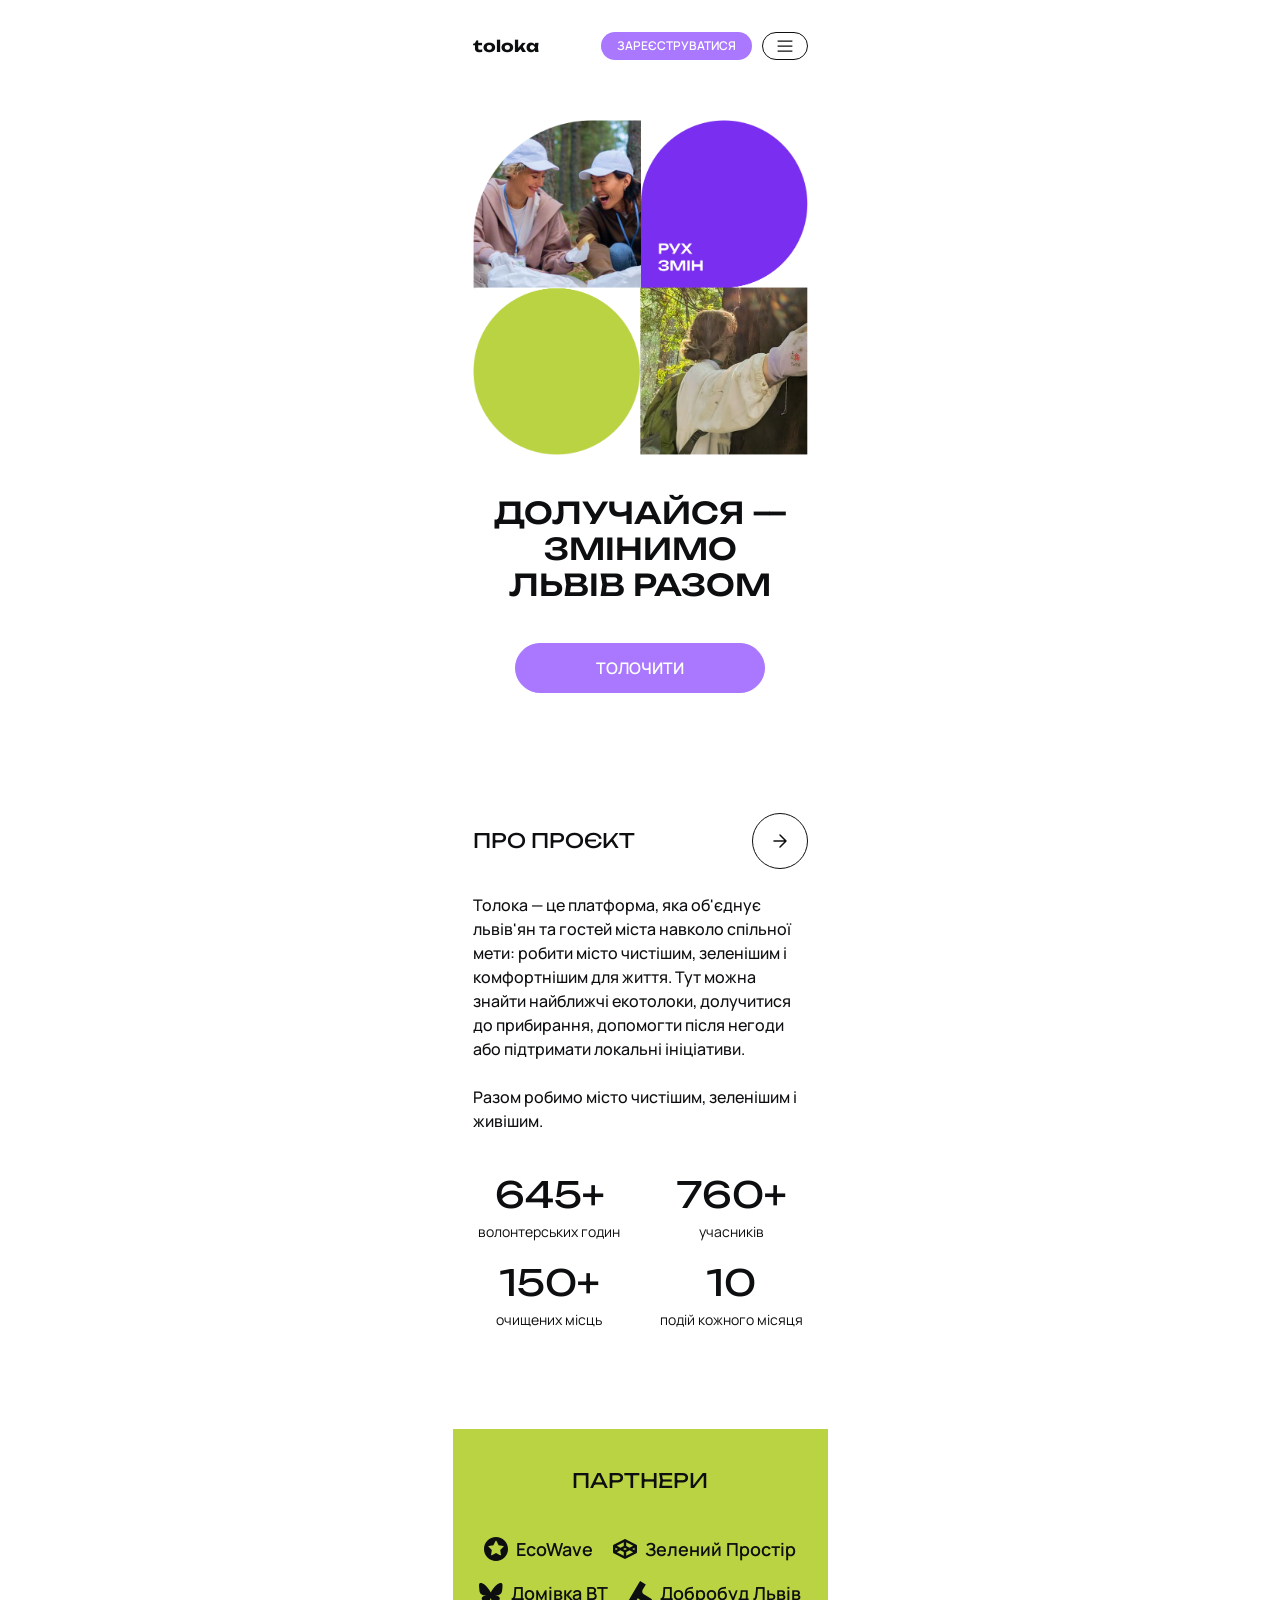
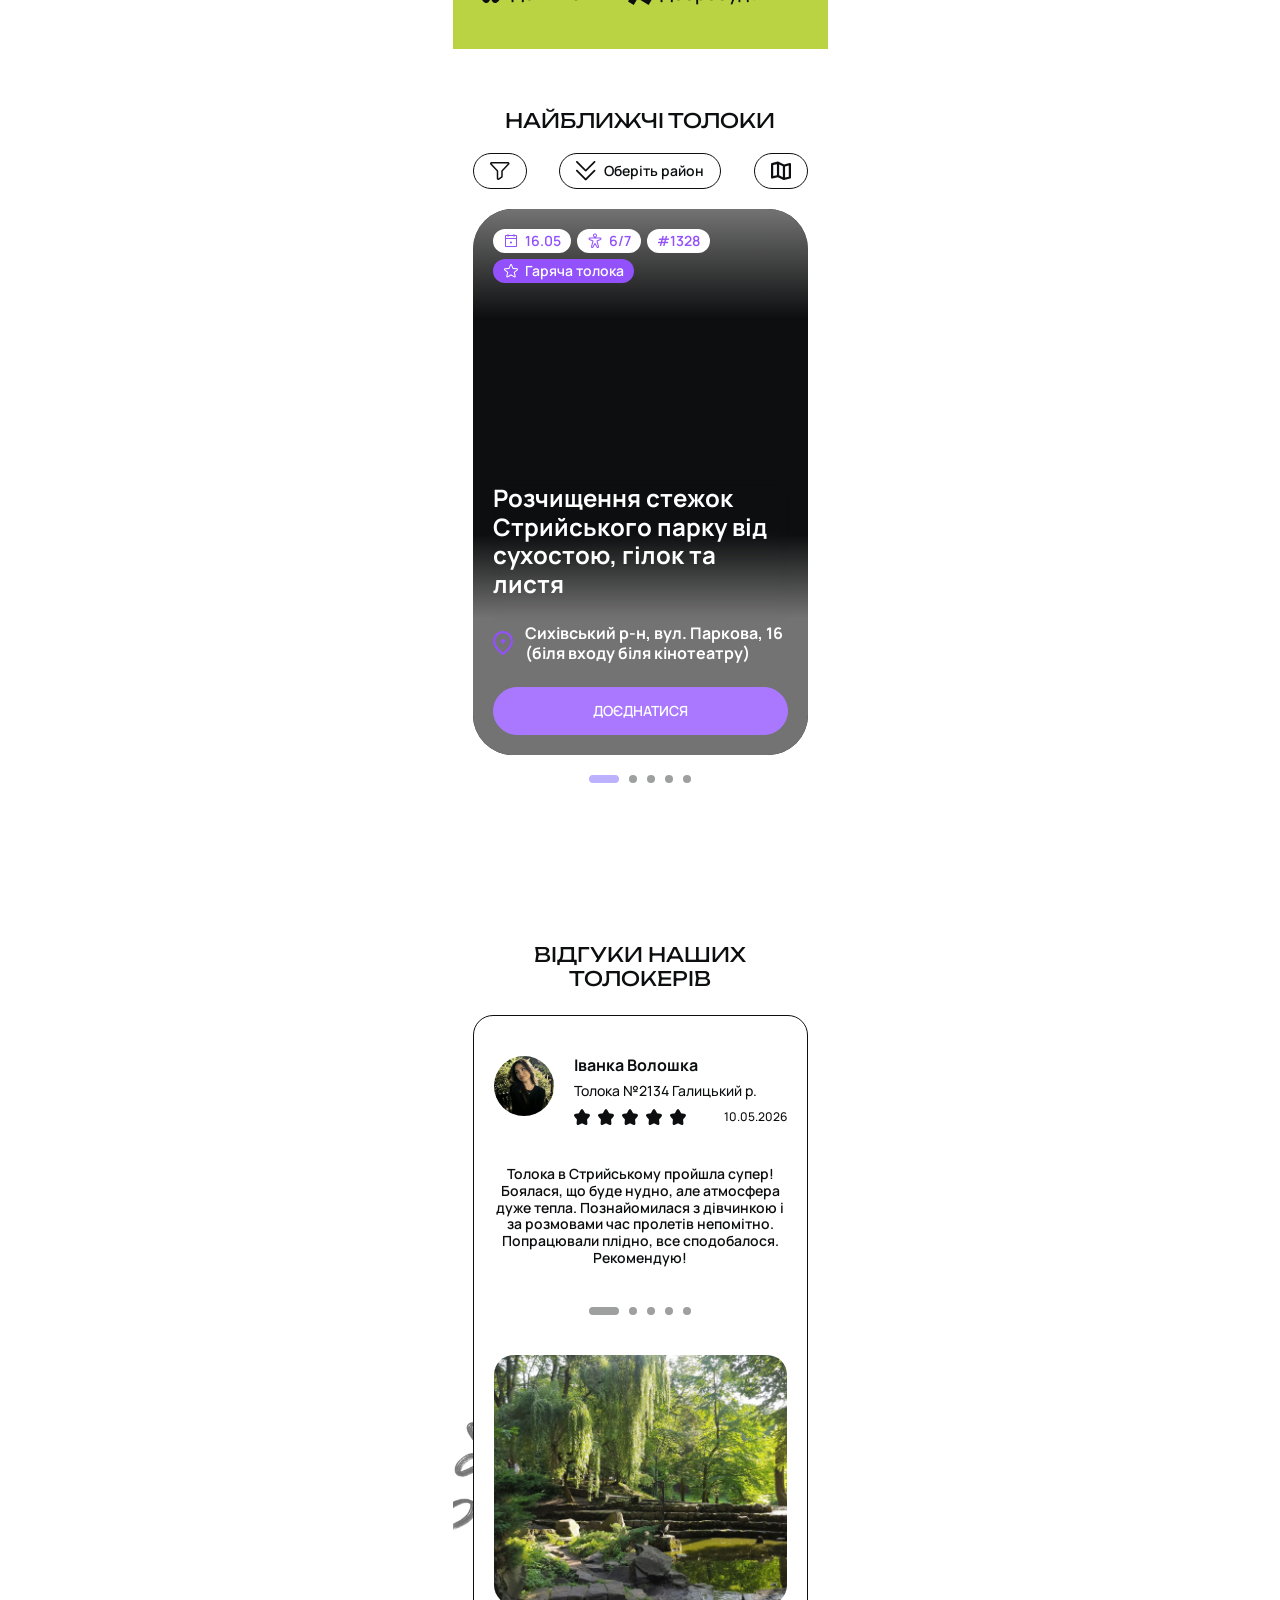
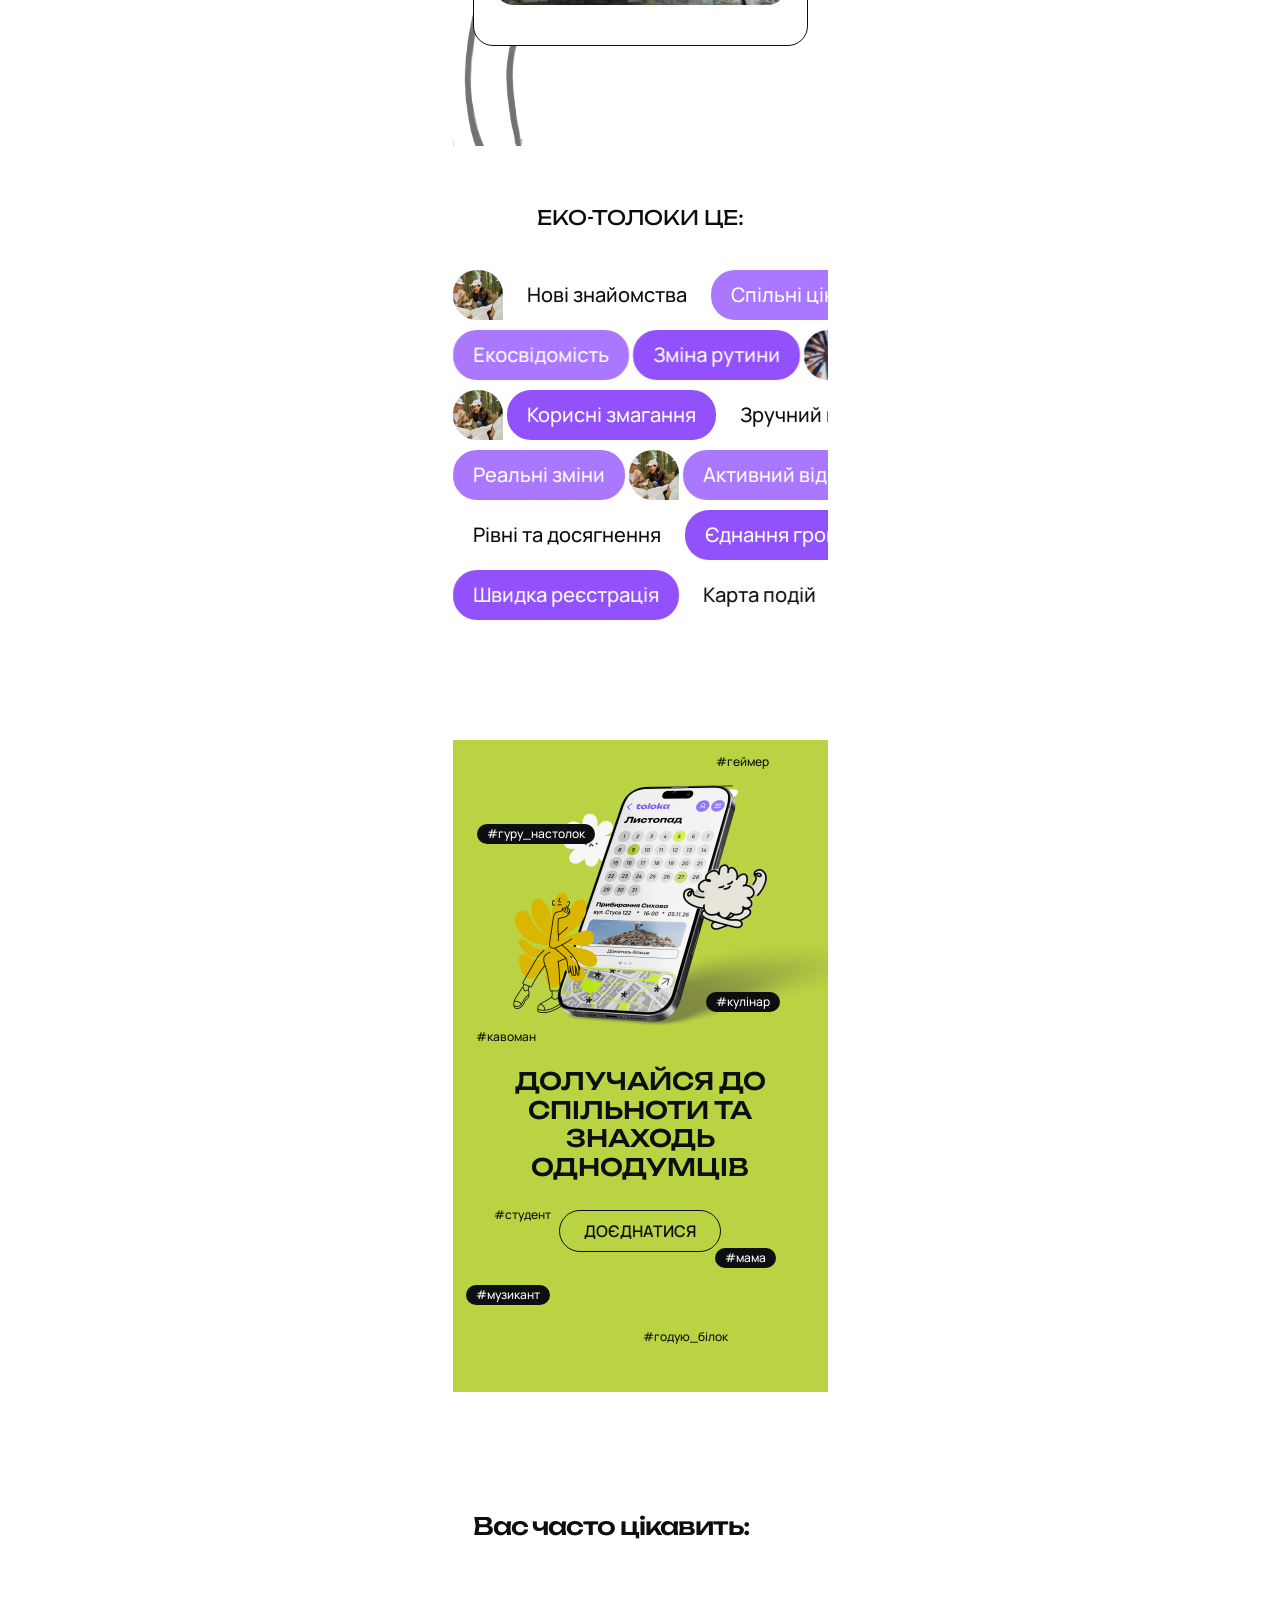
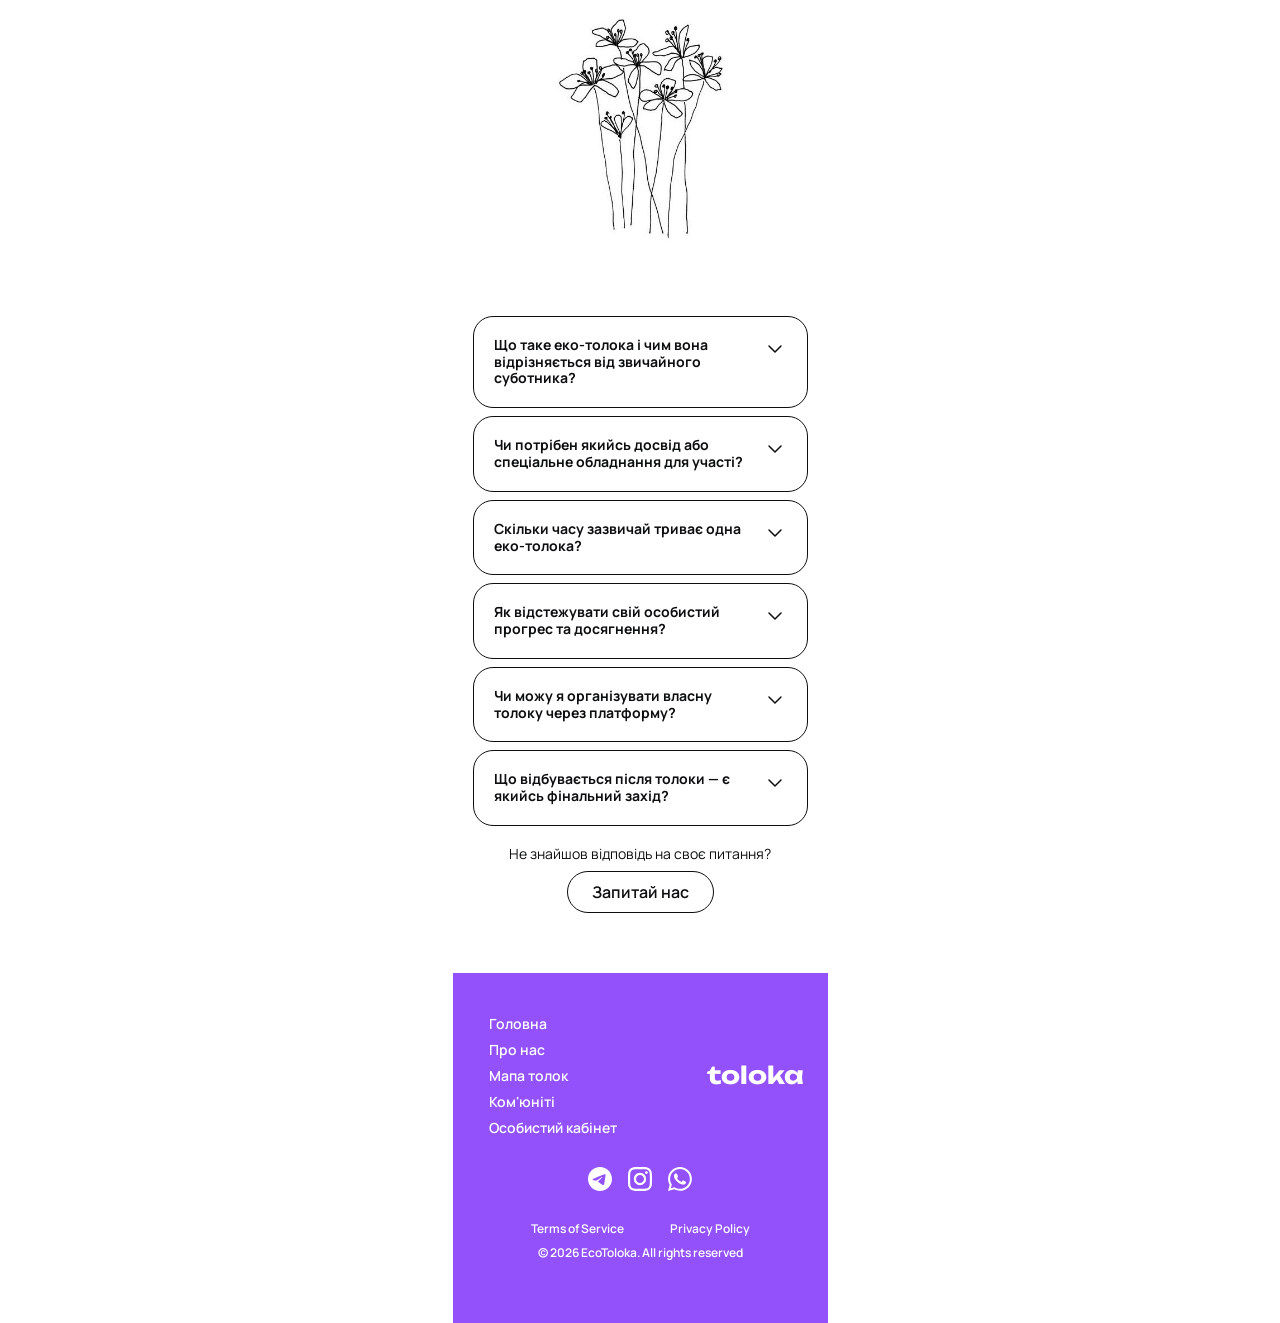
==== index.html @ efdaa681 "first commit" ====
﻿<!DOCTYPE html>
<html lang="uk">
<head>
  <meta charset="UTF-8" />
  <meta name="viewport" content="width=device-width, initial-scale=1.0" />
  <meta name="description"
        content="Toloka — платформа еко-толок у Львові. Знаходь найближчі події, долучайся до прибирання парків і роби місто чистішим разом із спільнотою." />
  <title>Toloka — еко-толкучка</title>

  <!-- Preload shared HTML fragments — fetched by js/includes.js on DOMContentLoaded -->
  <link rel="preload" href="components/header.html" as="fetch" crossorigin />
  <link rel="preload" href="components/footer.html" as="fetch" crossorigin />

  <!-- Google Fonts: Unbounded (headings) + Manrope (body) -->
  <link rel="preconnect" href="https://fonts.googleapis.com" />
  <link rel="preconnect" href="https://fonts.gstatic.com" crossorigin />
  <link rel="stylesheet"
        href="https://fonts.googleapis.com/css2?family=Manrope:wght@300;400;500;600;700&family=Unbounded:wght@400;500;700&display=swap" />

  <!-- Global tokens & reset -->
  <link rel="stylesheet" href="css/tokens.css" />
  <link rel="stylesheet" href="css/style.css" />

  <!-- Components -->
  <link rel="stylesheet" href="components/header.css" />
  <link rel="stylesheet" href="components/hero.css" />
  <link rel="stylesheet" href="components/about.css" />
  <link rel="stylesheet" href="components/partners.css" />
  <link rel="stylesheet" href="components/events.css" />
  <link rel="stylesheet" href="components/reviews.css" />
  <link rel="stylesheet" href="components/advantages.css" />
  <link rel="stylesheet" href="components/cta.css" />
  <link rel="stylesheet" href="components/faq.css" />
  <link rel="stylesheet" href="components/footer.css" />
  <link rel="stylesheet" href="components/map-screen.css" />
  <link rel="stylesheet" href="components/join-modal.css" />
  <link rel="stylesheet" href="components/register-modal.css" />
  <link rel="stylesheet" href="components/toast.css" />
  <link rel="stylesheet" href="components/tag-popup.css" />
  <link rel="stylesheet" href="components/about-screen.css" />
  <link rel="stylesheet" href="components/toloka-screen.css" />
  <link rel="stylesheet" href="components/map-full-screen.css" />
  <link rel="stylesheet" href="components/maps-screen.css" />
  <link rel="stylesheet" href="components/profile-screen.css" />
  <link rel="stylesheet" href="components/toloka-week-screen.css" />

  <!-- Header fallback template — used by main.js when fetch() is unavailable
       (e.g. file:// protocol). On HTTP the injection replaces each
       [data-include="site-header"] slot with the fetched content instead.   -->
  <template id="tpl-header">
    <header class="site-header">
      <a class="header-logo" href="/">toloka</a>
      <nav class="header-nav" aria-label="Головна навігація">
        <a class="btn btn--primary" href="#" data-open-register>Зареєструватися</a>
        <button class="btn btn--outline btn--menu" type="button"
                data-nav-menu
                aria-label="Відкрити меню"
                aria-expanded="false">
          <svg class="btn-menu__burger" width="20" height="20" viewBox="0 0 20 20" fill="none"
               xmlns="http://www.w3.org/2000/svg" aria-hidden="true">
            <path d="M17.5 10C17.5 10.1658 17.4342 10.3247 17.3169 10.4419C17.1997 10.5592 17.0408 10.625 16.875 10.625H3.125C2.95924 10.625 2.80027 10.5592 2.68306 10.4419C2.56585 10.3247 2.5 10.1658 2.5 10C2.5 9.83424 2.56585 9.67527 2.68306 9.55806C2.80027 9.44085 2.95924 9.375 3.125 9.375H16.875C17.0408 9.375 17.1997 9.44085 17.3169 9.55806C17.4342 9.67527 17.5 9.83424 17.5 10ZM3.125 5.625H16.875C17.0408 5.625 17.1997 5.55915 17.3169 5.44194C17.4342 5.32473 17.5 5.16576 17.5 5C17.5 4.83424 17.4342 4.67527 17.3169 4.55806C17.1997 4.44085 17.0408 4.375 16.875 4.375H3.125C2.95924 4.375 2.80027 4.44085 2.68306 4.55806C2.56585 4.67527 2.5 4.83424 2.5 5C2.5 5.16576 2.56585 5.32473 2.68306 5.44194C2.80027 5.55915 2.95924 5.625 3.125 5.625ZM16.875 14.375H3.125C2.95924 14.375 2.80027 14.4408 2.68306 14.5581C2.56585 14.6753 2.5 14.8342 2.5 15C2.5 15.1658 2.56585 15.3247 2.68306 15.4419C2.80027 15.5592 2.95924 15.625 3.125 15.625H16.875C17.0408 15.625 17.1997 15.5592 17.3169 15.4419C17.4342 15.3247 17.5 15.1658 17.5 15C17.5 14.8342 17.4342 14.6753 17.3169 14.5581C17.1997 14.4408 17.0408 14.375 16.875 14.375Z" fill="#0E0F10"/>
          </svg>
          <svg class="btn-menu__close" style="display:none" width="20" height="20" viewBox="0 0 20 20" fill="none"
               xmlns="http://www.w3.org/2000/svg" aria-hidden="true">
            <path d="M3.75 3.75L16.25 16.25M16.25 3.75L3.75 16.25"
                  stroke="#0E0F10" stroke-width="1.5" stroke-linecap="round"/>
          </svg>
        </button>
      </nav>
      <nav class="header-nav-dropdown" aria-label="Навігація" aria-hidden="true">
        <div class="header-nav-dropdown__list">
          <a class="header-nav-dropdown__link" href="#" data-nav-home>Головна</a>
          <a class="header-nav-dropdown__link" href="#" data-open-screen="maps">Мапа толок</a>
          <a class="header-nav-dropdown__link js-open-about" href="#">Про нас</a>
          <a class="header-nav-dropdown__link" href="#" data-open-screen="profile">Профіль</a>
        </div>
      </nav>
    </header>
  </template>
</head>
<body>

  <!-- ═══════════════════════════════════════════════
       HEADER / NAVIGATION
       Figma node 1907:5312 — Header (instance of 1905:5090)
       row · space-between · center · padding 32px 20px 20px
  ════════════════════════════════════════════════ -->
  <div data-include="site-header"></div>

  <main id="main-content">

    <!-- ═══════════════════════════════════════════════════════
         HERO SECTION
         Figma node 1261:4688
         column · gap 20px · 40px top / 20px h / 20px bottom
    ════════════════════════════════════════════════════════ -->
    <section class="hero" aria-labelledby="hero-heading">

      <!-- Hero composite image — Figma node 1519:5257 · 335×335px
           Single PNG replaces the former CSS 2×2 grid · decorative -->
      <img class="hero-mosaic"
           src="assets/images/hero/hero-mosaic.png"
           alt="" aria-hidden="true"
           width="335" height="335" />

      <!-- Headline card -->
      <div class="hero-text">
        <h1 class="hero-heading" id="hero-heading">
          долучайся&nbsp;—<br>змінимо львів разом
        </h1>
      </div>

      <!-- Primary CTA (Figma 1922:14168) — opens Толоки 375 Тиждень -->
      <a class="btn btn--primary hero-cta" href="#events"
         id="btn-hero-tolochyty">Толочити</a>

    </section>

    <!-- ═══════════════════════════════════════════════════════
         ABOUT US SECTION
         Figma node 1261:4724
         column · gap 40px · 100px top-bottom / 20px horizontal
    ════════════════════════════════════════════════════════ -->
    <section class="about" aria-labelledby="about-title">

      <!-- About project: heading row + body text -->
      <div class="about-project">

        <div class="about-heading">
          <h2 class="about-title" id="about-title">про проєкт</h2>
          <!-- Figma node 1593:16725 — 56×56 outlined button, opens Про нас screen -->
          <a class="about-icon-btn js-open-about" href="#"
             aria-label="Перейти до сторінки Про нас">
            <svg viewBox="0 0 20 20" fill="none" stroke="currentColor"
                 stroke-width="1.5" stroke-linecap="round" stroke-linejoin="round"
                 aria-hidden="true">
              <path d="M4 10h12M10 4l6 6-6 6"/>
            </svg>
          </a>
        </div>

        <p class="about-text">
          Толока — це платформа, яка об'єднує львів'ян та гостей міста навколо
          спільної мети: робити місто чистішим, зеленішим і комфортнішим для
          життя. Тут можна знайти найближчі екотолоки, долучитися до прибирання,
          допомогти після негоди або підтримати локальні ініціативи.
        </p>
        <p class="about-text">
          Разом робимо місто чистішим, зеленішим і живішим.
        </p>

      </div>

      <!-- Stats: 2 rows × 2 items -->
      <div class="about-stats">

        <!-- Top row: 645+ · 760+ -->
        <div class="about-stats__row">
          <div class="stat">
            <span class="stat__number">645+</span>
            <span class="stat__label">волонтерських годин</span>
          </div>
          <div class="stat">
            <span class="stat__number">760+</span>
            <span class="stat__label">учасників</span>
          </div>
        </div>

        <!-- Bottom row: 150+ · 10 -->
        <div class="about-stats__row">
          <div class="stat">
            <span class="stat__number">150+</span>
            <span class="stat__label">очищених місць</span>
          </div>
          <div class="stat">
            <span class="stat__number">10</span>
            <span class="stat__label">подій кожного місяця</span>
          </div>
        </div>

      </div>

    </section>

    <!-- ═══════════════════════════════════════════════════════
         PARTNERS SECTION
         Figma node 1261:4745
         column · center · padding 40px 20px · gap 40px
         Background: #BAD342 green accent
    ════════════════════════════════════════════════════════ -->
    <section class="partners" aria-labelledby="partners-title">

      <h2 class="partners-title" id="partners-title">партнери</h2>

      <ul class="partners-list" role="list">

        <li class="partner-logo">
          <img src="assets/images/partners/logo-ecowave.svg"
               alt="" aria-hidden="true" width="24" height="24" />
          <span class="partner-name">EcoWave</span>
        </li>

        <li class="partner-logo">
          <img src="assets/images/partners/logo-zelenyi.svg"
               alt="" aria-hidden="true" width="24" height="24" />
          <span class="partner-name">Зелений Простір</span>
        </li>

        <li class="partner-logo">
          <img src="assets/images/partners/logo-domivka.svg"
               alt="" aria-hidden="true" width="24" height="24" />
          <span class="partner-name">Домівка ВТ</span>
        </li>

        <li class="partner-logo">
          <img src="assets/images/partners/logo-dobrobud.svg"
               alt="" aria-hidden="true" width="24" height="24" />
          <span class="partner-name">Добробуд Львів</span>
        </li>

      </ul>

    </section>

    <!-- ═══════════════════════════════════════════════════════
         UPCOMING EVENTS SECTION
         Figma node 1261:4760
         column · center · padding 60px 20px · gap 20px
    ════════════════════════════════════════════════════════ -->
    <section class="events" id="events" aria-labelledby="events-title">

      <!-- Section header: title + toolbar -->
      <div class="events-header">

        <h2 class="events-title" id="events-title">Найближчі толоки</h2>

        <!-- Toolbar: filter · dropdown · map -->
        <div class="events-toolbar">

          <button class="btn btn--outline btn--filter" aria-label="Фільтр">
            <img src="assets/images/icons/icon-filter-btn.svg"
                 alt="" aria-hidden="true" width="20" height="20" />
          </button>

          <!-- District dropdown wrap — position:relative anchors the panel -->
          <div class="events-dropdown-wrap">

            <button class="btn btn--outline events-dropdown"
                    id="events-district-btn"
                    aria-haspopup="listbox"
                    aria-expanded="false"
                    aria-controls="events-dropdown">
              <img src="assets/images/icons/icon-dropdown.svg"
                   alt="" aria-hidden="true" width="20" height="20" />
              <span id="events-district-label">Оберіть район</span>
            </button>

            <!-- Dropdown panel (Figma 1678:5813)
                 178px · white · 1px #0D0E0F · r 20px · shadow
                 Reuses .map-dropdown classes from map-screen.css -->
            <div id="events-dropdown"
                 class="map-dropdown"
                 role="listbox"
                 aria-label="Оберіть район"
                 aria-hidden="true">
              <ul class="map-dropdown__list">
                <li role="option">
                  <button class="map-dropdown__option" type="button"
                          data-label="Личаківський р-н">Личаківський р-н</button>
                </li>
                <li role="option">
                  <button class="map-dropdown__option" type="button"
                          data-label="Залізничний р-н">Залізничний р-н</button>
                </li>
                <li role="option">
                  <button class="map-dropdown__option" type="button"
                          data-label="Сихівський р-н">Сихівський р-н</button>
                </li>
              </ul>
              <div class="map-dropdown__scrollbar" aria-hidden="true"></div>
            </div>

          </div><!-- /.events-dropdown-wrap -->

          <button class="btn btn--outline btn--map"
                  aria-label="Перегляд на карті"
                  data-open-screen="maps">
            <img src="assets/images/icons/icon-map-btn.svg"
                 alt="" aria-hidden="true" width="20" height="20" />
          </button>

        </div>
      </div>

      <!-- Event card — Figma component 1669:13276 -->
      <article class="event-card" aria-label="Подія: Розчищення стежок Стрийського парку від сухостою, гілок та листя — 16.05">

        <!-- Background image — Figma node 1669:13251
             Cropped export (x-offset 8.98%, x-scale 80.8%) → 335×546px, no overflow needed -->
        <div class="event-card__bg" aria-hidden="true">
          <img src="assets/images/events/event-card-park-2.svg"
               alt="" width="335" height="546" />
        </div>

        <!-- Top badges: date · members · ID · status -->
        <div class="event-card__top">
          <div class="event-card__badges">

            <div class="badge">
              <img src="assets/images/icons/icon-calendar.svg"
                   alt="" aria-hidden="true" width="16" height="16" />
              <span class="badge__text">16.05</span>
            </div>

            <div class="badge">
              <img src="assets/images/icons/icon-person.svg"
                   alt="" aria-hidden="true" width="16" height="16" />
              <span class="badge__text">6/7</span>
            </div>

            <div class="badge">
              <span class="badge__text">#1328</span>
            </div>

            <div class="badge badge--status">
              <img src="assets/images/icons/icon-star.svg"
                   alt="" aria-hidden="true" width="14" height="14" />
              <span class="badge__text">Гаряча толока</span>
            </div>

          </div>
        </div>

        <!-- Event info: title · location · CTA -->
        <div class="event-card__info">

          <h3 class="event-card__title">
            Розчищення стежок Стрийського парку від сухостою, гілок та листя
          </h3>

          <div class="event-card__location">
            <img src="assets/images/icons/icon-map-pin.svg"
                 alt="" aria-hidden="true" width="20" height="24" />
            <p class="event-card__location-text">
              Сихівський р-н, вул. Паркова, 16 (біля входу біля кінотеатру)
            </p>
          </div>

          <a class="btn btn--primary" href="#" id="btn-join">доєднатися</a>

        </div>

      </article>

      <!-- Pagination: 1 active + 4 inactive dots -->
      <div class="events-pagination" role="group" aria-label="Навігація по подіях">
        <span class="pagination-dot pagination-dot--active" aria-current="true"></span>
        <span class="pagination-dot"></span>
        <span class="pagination-dot"></span>
        <span class="pagination-dot"></span>
        <span class="pagination-dot"></span>
      </div>

    </section>

    <!-- ═══════════════════════════════════════════════════════
         REVIEWS SECTION
         Figma node 1261:4775
         Outer: column · 60px 0 padding · relative
         Inner: column · center · 40px 20px · gap 40px
    ════════════════════════════════════════════════════════ -->
    <section class="reviews" aria-labelledby="reviews-title">

      <!-- Decorative bg images (absolutely positioned, aria-hidden) -->
      <img class="reviews-bg__img reviews-bg__img--left"
           src="assets/images/reviews/bg-reviews.png"
           alt="" aria-hidden="true" />
      <img class="reviews-bg__img reviews-bg__img--right"
           src="assets/images/reviews/bg-reviews.png"
           alt="" aria-hidden="true" />

      <div class="reviews-inner">
        <div class="reviews-content">

          <h2 class="reviews-title" id="reviews-title">
            Відгуки наших толокерів
          </h2>

          <!-- Review card -->
          <article class="review-card">

            <!-- User block: avatar + name/details/rating -->
            <div class="review-card__user">

              <div class="review-card__avatar">
                <img src="assets/images/reviews/avatar.png"
                     alt="Іванка Волошка" width="60" height="60" />
              </div>

              <div class="review-card__user-info">
                <div class="review-card__meta">
                  <h3 class="review-card__name">Іванка Волошка</h3>
                  <p class="review-card__details">Толока №2134 Галицький р.</p>
                </div>
                <div class="review-card__rating">
                  <img src="assets/images/icons/icon-rating.svg"
                       alt="5 із 5 зірок" />
                  <span class="review-card__date">10.05.2026</span>
                </div>
              </div>

            </div>

            <!-- Review body text -->
            <p class="review-card__text">
              Толока в Стрийському пройшла супер! Боялася, що буде нудно, але
              атмосфера дуже тепла. Познайомилася з дівчинкою і за розмовами час
              пролетів непомітно. Попрацювали плідно, все сподобалося. Рекомендую!
            </p>

            <!-- Pagination: 1 active + 4 inactive dots -->
            <div class="reviews-pagination"
                 role="group" aria-label="Навігація по відгуках">
              <span class="reviews-pagination__dot reviews-pagination__dot--active"
                    aria-current="true"></span>
              <span class="reviews-pagination__dot"></span>
              <span class="reviews-pagination__dot"></span>
              <span class="reviews-pagination__dot"></span>
              <span class="reviews-pagination__dot"></span>
            </div>

            <!-- Photo gallery -->
            <div class="review-card__gallery">
              <img src="assets/images/reviews/review-photo.png"
                   alt="Фото з толоки в Стрийському парку"
                   width="335" height="250" />
            </div>

          </article>

        </div>
      </div>

    </section>

    <!-- ═══════════════════════════════════════════════════════
         ADVANTAGES SECTION
         Figma node 1261:4808
         column · center · padding 60px 0 · full-bleed tracks
         6 marquee rows, alternating direction
    ════════════════════════════════════════════════════════ -->
    <section class="advantages" aria-labelledby="advantages-title">

      <h2 class="advantages-title" id="advantages-title">еко-толоки це:</h2>

      <div class="advantages-tracks">

        <!-- ── Row 1 → (ltr) ─────────────────────────────── -->
        <!-- Items: 🖼 · Нові знайомства · Спільні цінності · Тімбілдинг -->
        <div class="adv-row">
          <div class="adv-track">
            <div class="adv-set">
              <div class="adv-item adv-item--pic">
                <img src="assets/images/advantages/adv-319.png" alt="" aria-hidden="true" />
              </div>
              <span class="adv-item adv-item--white">Нові знайомства</span>
              <span class="adv-item adv-item--purple">Спільні цінності</span>
              <span class="adv-item adv-item--violet">Тімбілдинг</span>
            </div>
            <!-- Duplicate set for seamless loop -->
            <div class="adv-set" aria-hidden="true">
              <div class="adv-item adv-item--pic">
                <img src="assets/images/advantages/adv-319.png" alt="" />
              </div>
              <span class="adv-item adv-item--white">Нові знайомства</span>
              <span class="adv-item adv-item--purple">Спільні цінності</span>
              <span class="adv-item adv-item--violet">Тімбілдинг</span>
            </div>
          </div>
        </div>

        <!-- ── Row 2 ← (rtl) ─────────────────────────────── -->
        <!-- Items: Екосвідомість · Зміна рутини · 🖼 · Круте оточення · Автерпаті -->
        <div class="adv-row">
          <div class="adv-track adv-track--rtl">
            <div class="adv-set">
              <span class="adv-item adv-item--purple">Екосвідомість</span>
              <span class="adv-item adv-item--violet">Зміна рутини</span>
              <div class="adv-item adv-item--pic">
                <img src="assets/images/advantages/adv-84.png" alt="" aria-hidden="true" />
              </div>
              <span class="adv-item adv-item--purple">Круте оточення</span>
              <span class="adv-item adv-item--white">Автерпаті</span>
            </div>
            <div class="adv-set" aria-hidden="true">
              <span class="adv-item adv-item--purple">Екосвідомість</span>
              <span class="adv-item adv-item--violet">Зміна рутини</span>
              <div class="adv-item adv-item--pic">
                <img src="assets/images/advantages/adv-84.png" alt="" />
              </div>
              <span class="adv-item adv-item--purple">Круте оточення</span>
              <span class="adv-item adv-item--white">Автерпаті</span>
            </div>
          </div>
        </div>

        <!-- ── Row 3 → (ltr) ─────────────────────────────── -->
        <!-- Items: 🖼 · Корисні змагання · Зручний пошук · Командна робота -->
        <div class="adv-row">
          <div class="adv-track">
            <div class="adv-set">
              <div class="adv-item adv-item--pic">
                <img src="assets/images/advantages/adv-319.png" alt="" aria-hidden="true" />
              </div>
              <span class="adv-item adv-item--violet">Корисні змагання</span>
              <span class="adv-item adv-item--white">Зручний пошук</span>
              <span class="adv-item adv-item--purple">Командна робота</span>
            </div>
            <div class="adv-set" aria-hidden="true">
              <div class="adv-item adv-item--pic">
                <img src="assets/images/advantages/adv-319.png" alt="" />
              </div>
              <span class="adv-item adv-item--violet">Корисні змагання</span>
              <span class="adv-item adv-item--white">Зручний пошук</span>
              <span class="adv-item adv-item--purple">Командна робота</span>
            </div>
          </div>
        </div>

        <!-- ── Row 4 ← (rtl) ─────────────────────────────── -->
        <!-- Items: Реальні зміни · 🖼 · Активний відпочинок · 🖼 · Зелений Львів -->
        <div class="adv-row">
          <div class="adv-track adv-track--rtl">
            <div class="adv-set">
              <span class="adv-item adv-item--purple">Реальні зміни</span>
              <div class="adv-item adv-item--pic">
                <img src="assets/images/advantages/adv-319.png" alt="" aria-hidden="true" />
              </div>
              <span class="adv-item adv-item--purple">Активний відпочинок</span>
              <div class="adv-item adv-item--pic">
                <img src="assets/images/advantages/adv-319.png" alt="" aria-hidden="true" />
              </div>
              <span class="adv-item adv-item--violet">Зелений Львів</span>
            </div>
            <div class="adv-set" aria-hidden="true">
              <span class="adv-item adv-item--purple">Реальні зміни</span>
              <div class="adv-item adv-item--pic">
                <img src="assets/images/advantages/adv-319.png" alt="" />
              </div>
              <span class="adv-item adv-item--purple">Активний відпочинок</span>
              <div class="adv-item adv-item--pic">
                <img src="assets/images/advantages/adv-319.png" alt="" />
              </div>
              <span class="adv-item adv-item--violet">Зелений Львів</span>
            </div>
          </div>
        </div>

        <!-- ── Row 5 → (ltr) ─────────────────────────────── -->
        <!-- Items: Рівні та досягнення · Єднання громади · 🖼 · Чисте місто -->
        <div class="adv-row">
          <div class="adv-track">
            <div class="adv-set">
              <span class="adv-item adv-item--white">Рівні та досягнення</span>
              <span class="adv-item adv-item--violet">Єднання громади</span>
              <div class="adv-item adv-item--pic">
                <img src="assets/images/advantages/adv-319.png" alt="" aria-hidden="true" />
              </div>
              <span class="adv-item adv-item--purple">Чисте місто</span>
            </div>
            <div class="adv-set" aria-hidden="true">
              <span class="adv-item adv-item--white">Рівні та досягнення</span>
              <span class="adv-item adv-item--violet">Єднання громади</span>
              <div class="adv-item adv-item--pic">
                <img src="assets/images/advantages/adv-319.png" alt="" />
              </div>
              <span class="adv-item adv-item--purple">Чисте місто</span>
            </div>
          </div>
        </div>

        <!-- ── Row 6 ← (rtl) ─────────────────────────────── -->
        <!-- Items: Швидка реєстрація · Карта подій · Внесок у спільну справу · 🖼 -->
        <div class="adv-row">
          <div class="adv-track adv-track--rtl">
            <div class="adv-set">
              <span class="adv-item adv-item--violet">Швидка реєстрація</span>
              <span class="adv-item adv-item--white">Карта подій</span>
              <span class="adv-item adv-item--purple">Внесок у спільну справу</span>
              <div class="adv-item adv-item--pic">
                <img src="assets/images/advantages/adv-95.png" alt="" aria-hidden="true" />
              </div>
            </div>
            <div class="adv-set" aria-hidden="true">
              <span class="adv-item adv-item--violet">Швидка реєстрація</span>
              <span class="adv-item adv-item--white">Карта подій</span>
              <span class="adv-item adv-item--purple">Внесок у спільну справу</span>
              <div class="adv-item adv-item--pic">
                <img src="assets/images/advantages/adv-95.png" alt="" />
              </div>
            </div>
          </div>
        </div>

      </div><!-- /.advantages-tracks -->

    </section>

    <!-- ═══════════════════════════════════════════════════════
         CTA BANNER SECTION
         Figma node 1261:4811
         Green bg #BAD342 · column · padding 40px 20px 140px
         Promo image cluster + heading + floating hobby tags
    ════════════════════════════════════════════════════════ -->
    <section class="cta" aria-labelledby="cta-heading">

      <!-- Hobby tags floating layer — Figma node 1268:4691 (Promo container)
           Sibling of .cta-banner, absolutely positioned within .cta (position:relative)
           375×623px · top 59.55px per Figma                               -->
      <div class="cta-tags" aria-hidden="true">
        <span class="hobby-tag hobby-tag--pressed cta-tag--mama">#мама</span>
        <span class="hobby-tag hobby-tag--pressed cta-tag--muzikant">#музикант</span>
        <span class="hobby-tag hobby-tag--default cta-tag--student">#студент</span>
        <span class="hobby-tag hobby-tag--default cta-tag--kavoman">#кавоман</span>
        <span class="hobby-tag hobby-tag--pressed cta-tag--kulinar">#кулінар</span>
        <span class="hobby-tag hobby-tag--default cta-tag--bilky">#годую_білок</span>
        <span class="hobby-tag hobby-tag--pressed cta-tag--nastolky">#гуру_настолок</span>
        <span class="hobby-tag hobby-tag--default cta-tag--geimer">#геймер</span>
      </div>

      <div class="cta-banner">

        <!-- Promo image — Figma node 1611:4951 · 375×247px full-bleed -->
        <div class="cta-promo" aria-hidden="true">
          <img src="assets/images/cta/cta-promo.png"
               alt="" width="375" height="247" />
        </div>

        <!-- Info (Figma 1261:4819) — column · center · gap 28px -->
        <div class="cta-info">

          <!-- Banner heading (Figma 1261:4820) -->
          <h2 class="cta-heading" id="cta-heading">
            долучайся до спільноти та знаходь однодумців
          </h2>

          <!-- "ДОЄДНАТИСЯ" button (Figma 1837:14148)
               outline · r 32px · 12px 24px · SemiBold 16px UPPER #0D0E0F -->
          <a class="cta-join-btn" id="btn-cta-register" href="#"
             aria-label="Відкрити форму реєстрації">ДОЄДНАТИСЯ</a>

        </div>

      </div>

    </section>

    <!-- ═══════════════════════════════════════════════════════
         FAQ SECTION
         Figma node 1261:4860 — FAQ
         column · padding 60px 20px · gap 20px
         Native <details>/<summary> accordion — no JS required
    ════════════════════════════════════════════════════════ -->
    <section class="faq" aria-labelledby="faq-title">

      <h2 class="faq-title" id="faq-title">Вас часто цікавить:</h2>

      <!-- FAQ image -->
      <div class="faq-image">
        <img src="assets/images/faq/faq-image.png"
             alt="Учасники еко-толоки збирають сміття в парку"
             width="317" height="315" />
      </div>

      <!-- Accordion list — 6 questions -->
      <div class="faq-list">

        <!-- Q1 -->
        <details class="faq-item">
          <summary>
            Що таке еко-толока і чим вона відрізняється від звичайного суботника?
            <span class="faq-item__caret" aria-hidden="true">
              <svg viewBox="0 0 24 24" fill="none" stroke="currentColor"
                   stroke-width="1.5" stroke-linecap="round" stroke-linejoin="round"
                   width="24" height="24">
                <path d="M6 9l6 6 6-6"/>
              </svg>
            </span>
          </summary>
          <p class="faq-item__answer">
            Еко-толока — це організований захід, де учасники разом дбають про
            природне середовище: прибирають парки, сортують сміття та
            висаджують рослини. На відміну від суботника, тут є куратор,
            чіткий план та атмосфера спільноти.
          </p>
        </details>

        <!-- Q2 -->
        <details class="faq-item">
          <summary>
            Чи потрібен якийсь досвід або спеціальне обладнання для участі?
            <span class="faq-item__caret" aria-hidden="true">
              <svg viewBox="0 0 24 24" fill="none" stroke="currentColor"
                   stroke-width="1.5" stroke-linecap="round" stroke-linejoin="round"
                   width="24" height="24">
                <path d="M6 9l6 6 6-6"/>
              </svg>
            </span>
          </summary>
          <p class="faq-item__answer">
            Жодного досвіду не потрібно — організатори забезпечують весь
            необхідний інвентар: рукавиці, мішки, граблі. Головне — бажання
            та зручний одяг відповідно до погоди.
          </p>
        </details>

        <!-- Q3 -->
        <details class="faq-item">
          <summary>
            Скільки часу зазвичай триває одна еко-толока?
            <span class="faq-item__caret" aria-hidden="true">
              <svg viewBox="0 0 24 24" fill="none" stroke="currentColor"
                   stroke-width="1.5" stroke-linecap="round" stroke-linejoin="round"
                   width="24" height="24">
                <path d="M6 9l6 6 6-6"/>
              </svg>
            </span>
          </summary>
          <p class="faq-item__answer">
            Більшість толок тривають від 2 до 4 годин. Точний графік завжди
            вказаний на сторінці події — ми намагаємося планувати заходи у
            зручний час: у вихідні вранці або в другій половині дня.
          </p>
        </details>

        <!-- Q4 -->
        <details class="faq-item">
          <summary>
            Як відстежувати свій особистий прогрес та досягнення?
            <span class="faq-item__caret" aria-hidden="true">
              <svg viewBox="0 0 24 24" fill="none" stroke="currentColor"
                   stroke-width="1.5" stroke-linecap="round" stroke-linejoin="round"
                   width="24" height="24">
                <path d="M6 9l6 6 6-6"/>
              </svg>
            </span>
          </summary>
          <p class="faq-item__answer">
            В особистому кабінеті ви бачите всі відвідані толоки, зароблені
            бали та бейджі. Чим активніше берете участь — тим вищий рівень у
            рейтингу спільноти.
          </p>
        </details>

        <!-- Q5 -->
        <details class="faq-item">
          <summary>
            Чи можу я організувати власну толоку через платформу?
            <span class="faq-item__caret" aria-hidden="true">
              <svg viewBox="0 0 24 24" fill="none" stroke="currentColor"
                   stroke-width="1.5" stroke-linecap="round" stroke-linejoin="round"
                   width="24" height="24">
                <path d="M6 9l6 6 6-6"/>
              </svg>
            </span>
          </summary>
          <p class="faq-item__answer">
            Так! Після реєстрації ви можете подати заявку на організацію
            власного заходу. Команда Toloka допоможе з логістикою, інвентарем
            та просуванням події серед учасників.
          </p>
        </details>

        <!-- Q6 -->
        <details class="faq-item">
          <summary>
            Що відбувається після толоки — є якийсь фінальний захід?
            <span class="faq-item__caret" aria-hidden="true">
              <svg viewBox="0 0 24 24" fill="none" stroke="currentColor"
                   stroke-width="1.5" stroke-linecap="round" stroke-linejoin="round"
                   width="24" height="24">
                <path d="M6 9l6 6 6-6"/>
              </svg>
            </span>
          </summary>
          <p class="faq-item__answer">
            Так, більшість толок завершуються неформальним «автерпаті» — спільним
            чаюванням або пікніком. Це чудова нагода познайомитися ближче та
            поділитися враженнями.
          </p>
        </details>

      </div><!-- /.faq-list -->

      <!-- CTA row -->
      <div class="faq-cta">
        <p class="faq-cta__text">Не знайшов відповідь на своє питання?</p>
        <a class="faq-cta__btn" href="mailto:iskra@poklykyaru.com">Запитай нас</a>
      </div>

    </section>

  </main>

  <!-- ═══════════════════════════════════════════════════════
       CTA REGISTRATION MODAL — Figma 1593:15939
       Fixed overlay — sits above the main page, centred to 375px.
       Opened by #btn-cta-register in the CTA banner Info section.
  ════════════════════════════════════════════════════════ -->
  <div id="modal-cta-register" class="cta-register-modal"
       aria-hidden="true" role="dialog" aria-modal="true"
       aria-labelledby="cta-register-title">

    <div class="register-modal__card">

      <!-- × close button (Figma 1593:15941) -->
      <button class="register-modal__close" type="button"
              id="btn-cta-register-close"
              aria-label="Закрити">
        <svg width="18" height="18" viewBox="0 0 18 18" fill="none"
             xmlns="http://www.w3.org/2000/svg" aria-hidden="true">
          <path d="M1 1L17 17M17 1L1 17" stroke="currentColor"
                stroke-width="1.5" stroke-linecap="round"/>
        </svg>
      </button>

      <!-- Title (Figma 1593:15940) -->
      <h2 class="register-modal__title" id="cta-register-title">Реєстрація</h2>

      <!-- Form -->
      <form class="register-form" novalidate>

        <div class="register-inputs">

          <!-- Ім'я (Figma 1593:15944) -->
          <div class="register-input">
            <label class="register-input__label" for="cta-reg-name">Ім'я</label>
            <div class="register-input__textbox">
              <input class="register-input__field" type="text"
                     id="cta-reg-name" name="name"
                     placeholder="Введіть ім'я"
                     autocomplete="given-name" />
            </div>
          </div>

          <!-- Прізвище (Figma 1593:15945) -->
          <div class="register-input">
            <label class="register-input__label" for="cta-reg-surname">Прізвище</label>
            <div class="register-input__textbox">
              <input class="register-input__field" type="text"
                     id="cta-reg-surname" name="surname"
                     placeholder="Введіть прізвище"
                     autocomplete="family-name" />
            </div>
          </div>

          <!-- Номер телефону (Figma 1593:15946) -->
          <div class="register-input">
            <label class="register-input__label" for="cta-reg-phone">Номер телефону</label>
            <div class="register-input__textbox">
              <input class="register-input__field" type="tel"
                     id="cta-reg-phone" name="phone"
                     placeholder="+(380)XX XXX XX XX"
                     autocomplete="tel" />
            </div>
          </div>

          <!-- E-mail (Figma 1593:15947) -->
          <div class="register-input">
            <label class="register-input__label" for="cta-reg-email">E-mail</label>
            <div class="register-input__textbox">
              <input class="register-input__field" type="email"
                     id="cta-reg-email" name="email"
                     placeholder="Введіть свою пошту"
                     autocomplete="email" />
            </div>
          </div>

        </div><!-- /.register-inputs -->

        <!-- Agreement (Figma 1593:15948) -->
        <div class="register-agreement">
          <input class="register-agreement__input" type="checkbox"
                 id="cta-reg-agreement" name="agreement" />
          <label class="register-agreement__text" for="cta-reg-agreement">
            Я даю згоду на підтягнення моїх докуметів з Дії для підтвердження особи
          </label>
        </div>

        <!-- Buttons (Figma 1593:15951) -->
        <div class="register-btns">
          <button class="register-btn" type="submit">Зареєструватися</button>
          <button class="register-btn" type="button">Увійти в особистий кабінет</button>
        </div>

      </form>

    </div><!-- /.register-modal__card -->

  </div><!-- /#modal-cta-register -->

  <!-- ═══════════════════════════════════════════════════════
       FOOTER
       Figma node 1908:5090 — Footer (instance of 1905:5089)
       column · gap 20px · padding 40px 20px 60px · bg #9251FB
  ════════════════════════════════════════════════════════ -->
  <footer class="site-footer">

    <div class="footer-nav">
      <nav class="footer-links" aria-label="Підвальна навігація">
        <a class="footer-links__link" href="#">Головна</a>
        <a class="footer-links__link" href="#">Про нас</a>
        <a class="footer-links__link" href="#">Мапа толок</a>
        <a class="footer-links__link" href="#">Ком'юніті</a>
        <a class="footer-links__link" href="#">Особистий кабінет</a>
      </nav>
      <div class="footer-brand">
        <a class="footer-logo" href="/" aria-label="Toloka — на головну">toloka</a>
      </div>
    </div>

    <div class="footer-bottom">
      <div class="footer-social">
        <a class="footer-social__link" href="#" aria-label="Telegram — Toloka спільнота">
          <img src="assets/images/icons/icon-telegram.svg"
               alt="" aria-hidden="true" width="24" height="24" />
        </a>
        <a class="footer-social__link" href="#" aria-label="Instagram — @toloka.lviv">
          <img src="assets/images/icons/icon-instagram.svg"
               alt="" aria-hidden="true" width="24" height="24" />
        </a>
        <a class="footer-social__link" href="#" aria-label="WhatsApp — Toloka чат">
          <img src="assets/images/icons/icon-whatsapp.svg"
               alt="" aria-hidden="true" width="24" height="24" />
        </a>
      </div>
      <div class="footer-legal">
        <div class="footer-legal__links">
          <a class="footer-bottom__item" href="#">Terms of Service</a>
          <a class="footer-bottom__item" href="#">Privacy Policy</a>
        </div>
        <span class="footer-bottom__item">© 2026 EcoToloka. All rights reserved</span>
      </div>
    </div>

  </footer>

  <script src="js/main.js"></script>
  <script src="js/transition.js"></script>

  <!-- ═══════════════════════════════════════════════════════
       SCREEN CONTAINER
       Fixed full-viewport host for all screen overlays.
       Hidden by default; .screen-container--active reveals it.
       Each child screen is position:absolute inside it.
       Only one child screen has display:block at a time —
       switching screens feels instant with no layout shift.
  ════════════════════════════════════════════════════════ -->
  <div id="screen-container" class="screen-container">

  <!-- ═══════════════════════════════════════════════════════
       MAP SCREEN OVERLAY
       Figma node 1092:14419 — Мапа толок (вибрана толока) 375
       Fixed overlay, hidden off-screen right at all times.
       js/transition.js adds .map-screen--open on #btn-join click
       → translateX(100% → 0) · ease-out · 300ms
  ════════════════════════════════════════════════════════ -->
  <div id="screen-map" class="map-screen" aria-hidden="true">

    <!-- ── Header (Figma node 1907:5312) ────────────────────────────── -->
    <div data-include="site-header"></div>

    <!-- ── Map image area + filter toolbar overlay ────────────────────── -->
    <!-- Figma node 1092:14519 — Content · 425px fixed height             -->
    <div class="map-content">

      <img class="map-content__img"
           src="assets/images/map/map-bg-5331e4.png"
           alt="Карта — Стрийський парк, Сихівський р-н"
           width="375" height="425" />

      <!-- Filter toolbar + district dropdown
           Figma Container — layout_OWLZAF: column · center · gap 8px
           absolute at y:112 from page top (= 24px inside .map-content)  -->
      <div class="map-toolbar-wrap">

        <!-- Toolbar row — Figma Filter Menu layout_FY299N: row · gap 4px · pad 0 20px -->
        <div class="map-toolbar">

          <!-- Left: funnel filter button (node 1593:14330) -->
          <button class="btn btn--outline map-toolbar__btn" aria-label="Фільтр">
            <img src="assets/images/icons/icon-filter-btn.svg"
                 alt="" aria-hidden="true" width="20" height="18" />
          </button>

          <!-- Middle: district dropdown button (node 1593:14331) -->
          <button class="btn btn--outline map-toolbar__dropdown"
                  id="map-district-btn"
                  aria-haspopup="listbox"
                  aria-expanded="false"
                  aria-controls="map-dropdown">
            <img src="assets/images/icons/icon-dropdown.svg"
                 alt="" aria-hidden="true" width="17" height="17" />
            <span id="map-district-label">Галицький р-н</span>
          </button>

          <!-- Right: calendar date-filter button (node 1678:5812, icon: CalendarBlank) -->
          <button id="btn-map-calendar" class="btn btn--outline map-toolbar__btn" aria-label="Фільтр за датою">
            <img src="assets/images/icons/icon-calendar-blank.svg"
                 alt="" aria-hidden="true" width="18" height="20" />
          </button>

        </div><!-- /.map-toolbar -->

        <!-- District dropdown panel
             Figma Dropdown Menu — layout_R30MMR: 178px · pad 12px 20px
             White bg · 1px #0D0E0F border · r 20px · shadow 0 4px 8px rgba(0,0,0,0.15)
             Hidden by default; .map-dropdown--open reveals it                -->
        <div class="map-dropdown" id="map-dropdown"
             role="listbox" aria-label="Оберіть район" aria-hidden="true">

          <ul class="map-dropdown__list">
            <li role="option">
              <button class="map-dropdown__option" type="button"
                      data-label="Личаківський р-н">Личаківський р-н</button>
            </li>
            <li role="option">
              <button class="map-dropdown__option" type="button"
                      data-label="Залізничний р-н">Залізничний р-н</button>
            </li>
            <li role="option">
              <button class="map-dropdown__option" type="button"
                      data-label="Сихівський р-н">Сихівський р-н</button>
            </li>
          </ul>

          <!-- Decorative scrollbar indicator — Figma 4×40px, light gray, r 2px -->
          <div class="map-dropdown__scrollbar" aria-hidden="true"></div>

        </div><!-- /#map-dropdown -->

      </div><!-- /.map-toolbar-wrap -->
    </div><!-- /.map-content -->

    <!-- ── Event Info panel ───────────────────────────────────────────── -->
    <!-- Figma node 1256:15408 — white · rounded top 20px · column        -->
    <div class="map-event-info">

      <!-- Event Header — Figma node 1092:14518 · column · center · gap 28px · pad 20px -->
      <div class="map-event-header">

        <!-- Sheet drag-handle pill — Figma Event Subtitle: 60×8px #BBB1FF -->
        <div class="map-sheet-handle" aria-hidden="true"></div>

        <!-- Badges row — Заплановано + #1328 · Figma 1669:13543 -->
        <div class="map-badges">

          <!-- Badge: Alarm icon + "Заплановано" · Figma 1669:13544 · componentId 1156:25620 -->
          <div class="badge badge--map-transparent">
            <img src="assets/images/icons/icon-alarm.svg"
                 alt="" aria-hidden="true" width="16" height="15" />
            <span class="badge__text">Заплановано</span>
          </div>

          <!-- Badge: Number icon + "1328" · Figma 1669:13548 · componentId 1190:11183 -->
          <div class="badge badge--map-white">
            <img src="assets/images/icons/icon-number.svg"
                 alt="" aria-hidden="true" width="14" height="14" />
            <span class="badge__text">1328</span>
          </div>

        </div><!-- /.map-badges -->

        <!-- Event title
             Mobile/Headings/h1 mobile: Unbounded Regular 400 · 20px · UPPERCASE -->
        <h2 class="map-event-title">
          Розчищення стежок Стрийського парку від сухостою, гілок та листя
        </h2>

        <!-- Default container — Figma 1669:13552 "Buttons Container"
             Visible on load · hidden by JS after toast fades            -->
        <div class="map-action-btns" id="map-action-btns-default">
          <button class="btn--accepted" type="button"
                  id="btn-tolochyty">толочити</button>
        </div>

        <!-- Joined container — Figma 1669:13569 "Buttons Container"
             Inline display:none beats the .map-action-btns{display:flex}
             class rule — revealed by JS (style.display='flex') after toast -->
        <div class="map-action-btns" id="map-action-btns-joined" style="display:none">

          <!-- "прийнято" — node 1669:13570 -->
          <button class="btn--pryyniato" type="button"
                  id="btn-pryyniato">прийнято</button>

          <!-- "Мінуснутися" — node 1669:13571 · UserMinus icon 24×24 -->
          <button class="btn--minusnutysya" type="button"
                  id="btn-minusnutysya">
            <svg width="24" height="24" viewBox="0 0 24 24" fill="none"
                 xmlns="http://www.w3.org/2000/svg" aria-hidden="true">
              <circle cx="9" cy="7" r="4"
                      stroke="currentColor" stroke-width="1.5"/>
              <path d="M2 20c0-3.314 3.134-6 7-6s7 2.686 7 6"
                    stroke="currentColor" stroke-width="1.5"
                    stroke-linecap="round"/>
              <path d="M19 11h4"
                    stroke="currentColor" stroke-width="1.5"
                    stroke-linecap="round"/>
            </svg>
            Мінуснутися
          </button>

        </div>

      </div><!-- /.map-event-header -->

      <!-- Event photo — Figma node 1256:15222: fill × 266px height        -->
      <div class="map-event-photo-wrap">
        <div class="map-event-photo">
          <img src="assets/images/map/event-photo-b6a466.png"
               alt="Фото місця толоки — Стрийський парк"
               width="459" height="325" />
        </div>
      </div>

      <!-- Event Description — Figma node 1102:14412 · pad 20px · gap 20px -->
      <div class="map-description">

        <p class="map-description__text">
          Приберемо пішохідні доріжки після наслідків негоди. Робота передбачає
          згрібання листя та збір гілок.
        </p>

        <hr class="map-divider" />

        <!-- Location / date / duration rows -->
        <div class="map-info-block">

          <!-- MapPinArea — componentId 1156:24870 · fill #A978FF -->
          <div class="map-info-row">
            <img src="assets/images/icons/icon-map-pin-area.svg"
                 alt="" aria-hidden="true" width="24" height="24" />
            <p class="map-info-row__text">
              Сихівський р-н, вул. Паркова, 16 (біля входу до кінотеатру)
            </p>
          </div>

          <!-- CalendarDot — componentId 1156:25642 · fill #A978FF -->
          <div class="map-info-row">
            <img src="assets/images/icons/icon-calendar-dot.svg"
                 alt="" aria-hidden="true" width="24" height="24" />
            <p class="map-info-row__text">23 травня 2026 року (субота) о 10:00</p>
          </div>

          <!-- Hourglass — componentId 1156:25644 · fill #A978FF -->
          <div class="map-info-row">
            <img src="assets/images/icons/icon-hourglass.svg"
                 alt="" aria-hidden="true" width="24" height="24" />
            <p class="map-info-row__text">3-4 години (орієнтовне завершення о 13:30–14:00)</p>
          </div>

        </div><!-- /.map-info-block (location) -->

        <hr class="map-divider" />

        <!-- Additional Info Block — Figma node 1102:14411
             layout_RJNRC4: col · stretch · gap 10px · pad 20px 0
             Icon: "Link" componentId 1156:25422 · 24×24 · fill #9251FB -->
        <div class="map-info-block map-info-block--links">

          <div class="map-info-row">
            <img src="assets/images/icons/icon-link.svg"
                 alt="" aria-hidden="true" width="24" height="24" />
            <a class="map-info-row__text map-info-row__link" href="#">
              Посилання на чат толоки #1328
            </a>
          </div>

          <div class="map-info-row">
            <img src="assets/images/icons/icon-link.svg"
                 alt="" aria-hidden="true" width="24" height="24" />
            <a class="map-info-row__text map-info-row__link" href="#">
              Посилання на чат спільноти
            </a>
          </div>

          <div class="map-info-row">
            <img src="assets/images/icons/icon-link.svg"
                 alt="" aria-hidden="true" width="24" height="24" />
            <a class="map-info-row__text map-info-row__link" href="#">
              Запрошення на толоку
            </a>
          </div>

        </div><!-- /.map-info-block--links (1102:14411) -->

      </div><!-- /.map-description -->

      <!-- Divider — Vector 43 · Figma 1385:4745 -->
      <hr class="map-divider" />

      <!-- Participants Block — Figma node 1102:15031 -->
      <div class="map-participants-block">

        <!-- Organizers — Figma node 1385:4747 -->
        <div class="map-participants">

          <h3 class="map-participants__title">Організатори</h3>

          <div class="map-organizer-list">

            <div class="map-organizer-card">
              <div class="map-organizer-avatar">
                <img src="assets/images/map/avatar-7f544a.png" alt="" width="60" height="60" />
              </div>
              <span class="map-organizer-name">Команда Toloka Lviv</span>
            </div>

            <div class="map-organizer-card">
              <div class="map-organizer-avatar">
                <img src="assets/images/map/avatar-8727ea.png" alt="" width="60" height="60" />
              </div>
              <span class="map-organizer-name">Маргарита Височинська</span>
            </div>

            <div class="map-organizer-card">
              <div class="map-organizer-avatar">
                <img src="assets/images/map/avatar-e4c3bb.png" alt="" width="60" height="60" />
              </div>
              <span class="map-organizer-name">Кіра Бойко</span>
            </div>

          </div><!-- /.map-organizer-list -->

        </div><!-- /.map-participants (organizers) -->

        <!-- Divider — Vector 44: rgba(0,0,0,0.2) 1px -->
        <hr class="map-divider" />

        <!-- Учасники — Figma node 1385:4659 -->
        <div class="map-uchasnyky">

          <!-- Header: title + count chip -->
          <div class="map-uchasnyky__header">
            <h3 class="map-participants__title">Учасники</h3>
            <div class="map-uchasnyky__count">7/9</div>
          </div>

          <!-- Members + actions -->
          <div class="map-uchasnyky__container">

            <div class="map-member-list">

              <!-- Марія Василенко · tag count 3 — imageRef 2f9201c2… -->
              <div class="map-member-row">
                <div class="map-member-info">
                  <div class="map-member-avatar">
                    <img src="assets/images/map/avatar-2f9201.png" alt="" width="40" height="40" />
                  </div>
                  <span class="map-member-name">Марія Василенко</span>
                </div>
                <!-- Tag (Figma 1420:6342 State=Default Number=Yes) — hover shows popup -->
                <div class="map-member-tag" tabindex="0" aria-label="Інтереси: 3 теги">
                  <img src="assets/images/icons/icon-hashtag.svg" alt="" aria-hidden="true" width="15" height="15" />
                  <span class="map-member-tag__count" aria-hidden="true">3</span>
                  <!-- Tags Popup (Figma 1471:13840) -->
                  <div class="tag-popup" role="tooltip">
                    <div class="tag-popup__wrap">
                      <span class="tag-chip tag-chip--match">#годую_білок</span>
                      <span class="tag-chip tag-chip--match">#парки_Львова</span>
                      <span class="tag-chip tag-chip--no-match">#еко_свідомість</span>
                    </div>
                  </div>
                </div>
              </div>

              <!-- Андрій Марченко · no count — imageRef f8a463aa… -->
              <div class="map-member-row">
                <div class="map-member-info">
                  <div class="map-member-avatar">
                    <img src="assets/images/map/avatar-f8a463.png" alt="" width="40" height="40" />
                  </div>
                  <span class="map-member-name">Андрій Марченко</span>
                </div>
                <div class="map-member-tag" aria-hidden="true">
                  <img src="assets/images/icons/icon-hashtag.svg" alt="" width="15" height="15" />
                </div>
              </div>

              <!-- Іванка Волошка · tag count 1 — imageRef c1c3b161… (reviews/avatar.png) -->
              <div class="map-member-row">
                <div class="map-member-info">
                  <div class="map-member-avatar">
                    <img src="assets/images/reviews/avatar.png" alt="" width="40" height="40" />
                  </div>
                  <span class="map-member-name">Іванка Волошка</span>
                </div>
                <!-- Tag (Figma 1420:6342 State=Default Number=Yes) -->
                <div class="map-member-tag" tabindex="0" aria-label="Інтереси: 1 тег">
                  <img src="assets/images/icons/icon-hashtag.svg" alt="" aria-hidden="true" width="15" height="15" />
                  <span class="map-member-tag__count" aria-hidden="true">1</span>
                  <!-- Tags Popup (Figma 1471:13840) -->
                  <div class="tag-popup" role="tooltip">
                    <div class="tag-popup__wrap">
                      <span class="tag-chip tag-chip--match">#парки_Львова</span>
                    </div>
                  </div>
                </div>
              </div>

              <!-- Роман Ластівка · tag count 7 — imageRef 61ab3616… -->
              <div class="map-member-row">
                <div class="map-member-info">
                  <div class="map-member-avatar">
                    <img src="assets/images/map/avatar-61ab36.png" alt="" width="40" height="40" />
                  </div>
                  <span class="map-member-name">Роман Ластівка</span>
                </div>
                <!-- Tag (Figma 1420:6342 State=Default Number=Yes) -->
                <div class="map-member-tag" tabindex="0" aria-label="Інтереси: 7 тегів">
                  <img src="assets/images/icons/icon-hashtag.svg" alt="" aria-hidden="true" width="15" height="15" />
                  <span class="map-member-tag__count" aria-hidden="true">7</span>
                  <!-- Tags Popup (Figma 1471:13840) -->
                  <div class="tag-popup" role="tooltip">
                    <div class="tag-popup__wrap">
                      <span class="tag-chip tag-chip--match">#годую_білок</span>
                      <span class="tag-chip tag-chip--match">#парки_Львова</span>
                      <span class="tag-chip tag-chip--match">#еко_свідомість</span>
                      <span class="tag-chip tag-chip--match">#толока_family</span>
                      <span class="tag-chip tag-chip--no-match">#зелений_Львів</span>
                      <span class="tag-chip tag-chip--match">#вело_місто</span>
                      <span class="tag-chip tag-chip--match">#нові_знайомства</span>
                    </div>
                  </div>
                </div>
              </div>

              <!-- Максим Бойко · no count — imageRef 0f6b007b… -->
              <div class="map-member-row">
                <div class="map-member-info">
                  <div class="map-member-avatar">
                    <img src="assets/images/map/avatar-0f6b00.png" alt="" width="40" height="40" />
                  </div>
                  <span class="map-member-name">Максим Бойко</span>
                </div>
                <div class="map-member-tag" aria-hidden="true">
                  <img src="assets/images/icons/icon-hashtag.svg" alt="" width="15" height="15" />
                </div>
              </div>

              <!-- Аніта Лебідь · no count — imageRef d074dcae… -->
              <div class="map-member-row">
                <div class="map-member-info">
                  <div class="map-member-avatar">
                    <img src="assets/images/map/avatar-d074dc.png" alt="" width="40" height="40" />
                  </div>
                  <span class="map-member-name">Аніта Лебідь</span>
                </div>
                <div class="map-member-tag" aria-hidden="true">
                  <img src="assets/images/icons/icon-hashtag.svg" alt="" width="15" height="15" />
                </div>
              </div>

              <!-- Артем Вишневецький · tag count 1 — imageRef 1dc9765e… -->
              <div class="map-member-row">
                <div class="map-member-info">
                  <div class="map-member-avatar">
                    <img src="assets/images/map/avatar-1dc976.png" alt="" width="40" height="40" />
                  </div>
                  <span class="map-member-name">Артем Вишневецький</span>
                </div>
                <!-- Tag (Figma 1420:6342 State=Default Number=Yes) -->
                <div class="map-member-tag" tabindex="0" aria-label="Інтереси: 1 тег">
                  <img src="assets/images/icons/icon-hashtag.svg" alt="" aria-hidden="true" width="15" height="15" />
                  <span class="map-member-tag__count" aria-hidden="true">1</span>
                  <!-- Tags Popup (Figma 1471:13840) -->
                  <div class="tag-popup" role="tooltip">
                    <div class="tag-popup__wrap">
                      <span class="tag-chip tag-chip--match">#вело_місто</span>
                    </div>
                  </div>
                </div>
              </div>

            </div><!-- /.map-member-list -->

            <button class="map-show-more" type="button">Показати більше учасників</button>

            <p class="map-unregistered">+2 незареєстровані користувачі</p>

          </div><!-- /.map-uchasnyky__container -->

        </div><!-- /.map-uchasnyky -->

      </div><!-- /.map-participants-block -->

      <!-- Divider — Vector 42 · Figma 1385:4743 -->
      <hr class="map-divider" />

      <!-- Requirements List — Figma node 1102:16475 -->
      <div class="map-requirements">

        <!-- Requirements Header — layout_JJF5I2: column · gap 20px -->
        <div class="map-requirements__header">
          <h3 class="map-requirements__title">Необхідні речі</h3>
          <p class="map-requirements__subtitle">
            Збирайтеся та відмічайте відразу в нашому списку
          </p>
        </div>

        <!-- Requirements Items Container — layout_1RD7DU: column · gap 10px -->
        <ul class="map-requirements__list">

          <li class="map-requirements__item">
            <label class="req-item">
              <input class="req-item__input" type="checkbox" />
              <span class="req-item__box" aria-hidden="true">
                <svg class="req-item__check" viewBox="0 0 12 9" fill="none"
                     xmlns="http://www.w3.org/2000/svg">
                  <path d="M1 4L4.5 7.5L11 1" stroke="white"
                        stroke-width="1.5" stroke-linecap="round" stroke-linejoin="round"/>
                </svg>
              </span>
              <span class="req-item__text">Зручний робочий одяг</span>
            </label>
          </li>

          <li class="map-requirements__item">
            <label class="req-item">
              <input class="req-item__input" type="checkbox" />
              <span class="req-item__box" aria-hidden="true">
                <svg class="req-item__check" viewBox="0 0 12 9" fill="none"
                     xmlns="http://www.w3.org/2000/svg">
                  <path d="M1 4L4.5 7.5L11 1" stroke="white"
                        stroke-width="1.5" stroke-linecap="round" stroke-linejoin="round"/>
                </svg>
              </span>
              <span class="req-item__text">Закрите взуття</span>
            </label>
          </li>

          <li class="map-requirements__item">
            <label class="req-item">
              <input class="req-item__input" type="checkbox" />
              <span class="req-item__box" aria-hidden="true">
                <svg class="req-item__check" viewBox="0 0 12 9" fill="none"
                     xmlns="http://www.w3.org/2000/svg">
                  <path d="M1 4L4.5 7.5L11 1" stroke="white"
                        stroke-width="1.5" stroke-linecap="round" stroke-linejoin="round"/>
                </svg>
              </span>
              <span class="req-item__text">Пляшка питної води</span>
            </label>
          </li>

          <li class="map-requirements__item">
            <label class="req-item">
              <input class="req-item__input" type="checkbox" />
              <span class="req-item__box" aria-hidden="true">
                <svg class="req-item__check" viewBox="0 0 12 9" fill="none"
                     xmlns="http://www.w3.org/2000/svg">
                  <path d="M1 4L4.5 7.5L11 1" stroke="white"
                        stroke-width="1.5" stroke-linecap="round" stroke-linejoin="round"/>
                </svg>
              </span>
              <span class="req-item__text">Головний убір</span>
            </label>
          </li>

          <li class="map-requirements__item">
            <label class="req-item">
              <input class="req-item__input" type="checkbox" />
              <span class="req-item__box" aria-hidden="true">
                <svg class="req-item__check" viewBox="0 0 12 9" fill="none"
                     xmlns="http://www.w3.org/2000/svg">
                  <path d="M1 4L4.5 7.5L11 1" stroke="white"
                        stroke-width="1.5" stroke-linecap="round" stroke-linejoin="round"/>
                </svg>
              </span>
              <span class="req-item__text">Захист від комах та сонця</span>
            </label>
          </li>

          <li class="map-requirements__item">
            <label class="req-item">
              <input class="req-item__input" type="checkbox" />
              <span class="req-item__box" aria-hidden="true">
                <svg class="req-item__check" viewBox="0 0 12 9" fill="none"
                     xmlns="http://www.w3.org/2000/svg">
                  <path d="M1 4L4.5 7.5L11 1" stroke="white"
                        stroke-width="1.5" stroke-linecap="round" stroke-linejoin="round"/>
                </svg>
              </span>
              <span class="req-item__text">Власні робочі рукавиці (за бажанням, якщо вам комфортніше у своїх)</span>
            </label>
          </li>

        </ul>

      </div><!-- /.map-requirements -->

      <!-- Divider — Vector 43 · Figma 1385:6019 -->
      <hr class="map-divider" />

      <!-- ── Event Actions — Figma node 1127:15985 ──────────────────────── -->
      <!-- layout_SJCRZ0: col · center · gap 20px · pad 20px 0 40px          -->
      <div class="map-photo-actions">

        <!-- Action Buttons — Figma layout_RWOVGV: row · gap 20px · hug    -->
        <div class="map-photo-btns">
          <!-- "Фото до" — State=Default · fill_GXEDWD #0D0E0F · no border  -->
          <button class="btn btn--photo" type="button">Фото до</button>
          <!-- "Фото після" — State=Disabled · fill_8CS7VE #A9B2B7 · no border -->
          <button class="btn btn--photo" type="button"
                  disabled aria-disabled="true">Фото після</button>
        </div>

        <!-- Extra Info Block — Figma layout_VEW1SS: col · gap 10px · pad 0 20px -->
        <div class="map-extra-info">
          <!-- Extra Info Image — RECTANGLE 1127:15978 · fill×250px · r 20px
               imageRef 806ef43c… · cropped · filenameSuffix 48fc6a        -->
          <div class="map-extra-photo">
            <img src="assets/images/map/event-photo-48fc6a.png"
                 alt="Фото місця до початку толоки" width="459" height="343" />
          </div>
        </div>

        <!-- Pagination — Figma layout_T4E0WO: row · center · gap 10px
             All 5 dots fill #BBB1FF · active 30×8px · inactive 8×8px     -->
        <div class="map-photo-pagination" role="group" aria-label="Навігація по фото">
          <span class="map-photo-pagination__dot map-photo-pagination__dot--active"
                aria-current="true"></span>
          <span class="map-photo-pagination__dot"></span>
          <span class="map-photo-pagination__dot"></span>
          <span class="map-photo-pagination__dot"></span>
          <span class="map-photo-pagination__dot"></span>
        </div>

      </div><!-- /.map-photo-actions -->

    </div><!-- /.map-event-info -->

    <!-- ── Footer (Figma node 1908:5090) ───────────────────────────── -->
    <footer class="site-footer">

      <div class="footer-nav">
        <nav class="footer-links" aria-label="Підвальна навігація">
          <a class="footer-links__link" href="#">Головна</a>
          <a class="footer-links__link" href="#">Про нас</a>
          <a class="footer-links__link" href="#">Мапа толок</a>
          <a class="footer-links__link" href="#">Ком'юніті</a>
          <a class="footer-links__link" href="#">Особистий кабінет</a>
        </nav>
        <div class="footer-brand">
          <a class="footer-logo" href="/" aria-label="Toloka — на головну">toloka</a>
        </div>
      </div>

      <div class="footer-bottom">
        <div class="footer-social">
          <a class="footer-social__link" href="#" aria-label="Telegram — Toloka спільнота">
            <img src="assets/images/icons/icon-telegram.svg"
                 alt="" aria-hidden="true" width="24" height="24" />
          </a>
          <a class="footer-social__link" href="#" aria-label="Instagram — @toloka.lviv">
            <img src="assets/images/icons/icon-instagram.svg"
                 alt="" aria-hidden="true" width="24" height="24" />
          </a>
          <a class="footer-social__link" href="#" aria-label="WhatsApp — Toloka чат">
            <img src="assets/images/icons/icon-whatsapp.svg"
                 alt="" aria-hidden="true" width="24" height="24" />
          </a>
        </div>
        <div class="footer-legal">
          <div class="footer-legal__links">
            <a class="footer-bottom__item" href="#">Terms of Service</a>
            <a class="footer-bottom__item" href="#">Privacy Policy</a>
          </div>
          <span class="footer-bottom__item">© 2026 EcoToloka. All rights reserved</span>
        </div>
      </div>

    </footer>

    <!-- ── Join confirmation modal ──────────────────────────────────── -->
    <!-- Figma node 1593:15559 — Main Container
         Fixed overlay · rgba(13,14,15,0.20) · blur(4px)
         Opens on #btn-tolochyty click · closes on × / Escape / backdrop -->
    <div id="modal-join" class="join-modal" aria-hidden="true"
         role="dialog" aria-modal="true"
         aria-labelledby="join-modal-title">

      <!-- Notification card — Figma node 1593:15560
           335px · x:20 · white · r 20px · col · center · gap 16px · pad 20px -->
      <div class="join-modal__card">

        <!-- × close button — Figma node 1593:15564
             absolute · x:279 y:0 within card (top-right corner)         -->
        <button class="join-modal__close" type="button"
                id="btn-join-modal-close"
                aria-label="Закрити">
          <svg width="18" height="18" viewBox="0 0 18 18" fill="none"
               xmlns="http://www.w3.org/2000/svg" aria-hidden="true">
            <path d="M1 1L17 17M17 1L1 17" stroke="currentColor"
                  stroke-width="1.5" stroke-linecap="round"/>
          </svg>
        </button>

        <!-- Title — Unbounded Regular 20px UPPER centre -->
        <h2 class="join-modal__title" id="join-modal-title">
          Підтвердити участь?
        </h2>

        <!-- Primary CTA — #A978FF fill · white text — triggers #modal-register -->
        <button class="join-modal__btn-register" type="button"
                id="btn-join-register">
          Увійти / зареєструватися
        </button>

        <!-- Secondary CTA — transparent · #0D0E0F stroke -->
        <button class="join-modal__btn-guest" type="button">
          Взяти участь без реєстрації
        </button>

      </div><!-- /.join-modal__card -->

    </div><!-- /#modal-join -->

    <!-- ── Registration modal ──────────────────────────────────────── -->
    <!-- Figma node 1593:15939 — Notification Container (registration)
         Reuses .join-modal backdrop class (same overlay colour + blur).
         Card-only styles live in components/register-modal.css.
         Opens on #btn-join-register click · closes on × / Escape / backdrop -->
    <div id="modal-register" class="join-modal" aria-hidden="true"
         role="dialog" aria-modal="true"
         aria-labelledby="register-modal-title">

      <!-- Registration card — 335px · x:20 · white · r 20px
           col · center · gap 16px · pad 20px · max-height 90% + scroll -->
      <div class="register-modal__card">

        <!-- × close button — mirrors join-modal close geometry -->
        <button class="register-modal__close" type="button"
                id="btn-register-close"
                aria-label="Закрити">
          <svg width="18" height="18" viewBox="0 0 18 18" fill="none"
               xmlns="http://www.w3.org/2000/svg" aria-hidden="true">
            <path d="M1 1L17 17M17 1L1 17" stroke="currentColor"
                  stroke-width="1.5" stroke-linecap="round"/>
          </svg>
        </button>

        <!-- Title — Unbounded Regular 20px UPPER centre · 244px wide -->
        <h2 class="register-modal__title" id="register-modal-title">
          Реєстрація
        </h2>

        <!-- Form — col · center · gap 32px -->
        <form class="register-form" novalidate>

          <!-- Input fields — Figma Frame 811 (1593:15943) · col · gap 16px -->
          <div class="register-inputs">

            <!-- Ім'я — node 1593:15944 -->
            <div class="register-input">
              <label class="register-input__label" for="reg-name">Ім'я</label>
              <div class="register-input__textbox">
                <input class="register-input__field" type="text"
                       id="reg-name" name="name"
                       placeholder="Введіть ім'я"
                       autocomplete="given-name" />
              </div>
            </div>

            <!-- Прізвище — node 1593:15945 -->
            <div class="register-input">
              <label class="register-input__label" for="reg-surname">Прізвище</label>
              <div class="register-input__textbox">
                <input class="register-input__field" type="text"
                       id="reg-surname" name="surname"
                       placeholder="Введіть прізвище"
                       autocomplete="family-name" />
              </div>
            </div>

            <!-- Номер телефону — node 1593:15946 -->
            <div class="register-input">
              <label class="register-input__label" for="reg-phone">Номер телефону</label>
              <div class="register-input__textbox">
                <input class="register-input__field" type="tel"
                       id="reg-phone" name="phone"
                       placeholder="+(380)XX XXX XX XX"
                       autocomplete="tel" />
              </div>
            </div>

            <!-- E-mail — node 1593:15947 -->
            <div class="register-input">
              <label class="register-input__label" for="reg-email">E-mail</label>
              <div class="register-input__textbox">
                <input class="register-input__field" type="email"
                       id="reg-email" name="email"
                       placeholder="Введіть свою пошту"
                       autocomplete="email" />
              </div>
            </div>

          </div><!-- /.register-inputs -->

          <!-- Agreement — Figma node 1593:15948
               281×32 · checkbox Square 32×32 at x:0 · text 244px at x:37
               Manrope Medium 12px · #9251FB                               -->
          <div class="register-agreement">
            <input class="register-agreement__input" type="checkbox"
                   id="reg-agreement" name="agreement" />
            <label class="register-agreement__text" for="reg-agreement">
              Я даю згоду на підтягнення моїх докуметів з Дії для підтвердження особи
            </label>
          </div>

          <!-- Buttons — Figma Frame 810 (1593:15951) · col · stretch · gap 12px -->
          <div class="register-btns">
            <button class="register-btn" type="submit"
                    id="btn-register-submit">
              Зареєструватися
            </button>
            <button class="register-btn" type="button"
                    id="btn-register-back">
              Увійти
            </button>
          </div>

        </form>

      </div><!-- /.register-modal__card -->

    </div><!-- /#modal-register -->

    <!-- ── Success toast — Figma node 1593:15213 ──────────────────────── -->
    <!-- Backdrop overlay mirrors .join-modal (same colour + blur).
         JS stamps top/height at open time so it covers the visible area.
         animationend on #toast-success hides both overlay and card.       -->
    <div id="toast-overlay" class="toast-overlay">

      <div id="toast-success" class="toast" role="status" aria-live="polite"
           aria-atomic="true">
        <span class="toast__text">Заявку прийнято</span>
        <!-- CheckCircle icon — Figma component 1156:25310 · 32×32 · #008557 -->
        <svg class="toast__icon" width="32" height="32" viewBox="0 0 32 32"
             fill="none" xmlns="http://www.w3.org/2000/svg" aria-hidden="true">
          <circle cx="16" cy="16" r="13" stroke="currentColor" stroke-width="2"/>
          <path d="M10 16.5l4.5 4.5 8-8" stroke="currentColor" stroke-width="2"
                stroke-linecap="round" stroke-linejoin="round"/>
        </svg>
      </div>

    </div><!-- /#toast-overlay -->

  </div><!-- /#screen-map -->

  <!-- ═══════════════════════════════════════════════════════
       ABOUT SCREEN OVERLAY — "Про нас"
       Figma node 1691:5491
       Lives inside #screen-container (position:fixed;inset:0).
       js/transition.js adds .about-screen--open on #btn-about click.
  ════════════════════════════════════════════════════════ -->
  <div id="screen-about" class="about-screen" aria-hidden="true">

    <!-- ── Header (Figma node 1907:5312) ────────────────────────────── -->
    <div data-include="site-header"></div>

    <!-- ── Hero (Figma 1783:5703) ────────────────────────────────────────
         layout_Q2UNN6: none, fill × 720px height
         Slide 3 (2feb8b) is the default visible slide (Slider-Track x=-750). -->
    <div class="about-hero" aria-label="Toloka — творимо зміни разом">

      <!-- Slider-wrapper: absolute, 375×720, x:0 y:0 -->
      <div class="about-hero__slider-wrapper" aria-hidden="true">

        <!-- Slide 3 — hero-slide-2feb8b.png (default visible) -->
        <img class="about-hero__img"
             src="assets/images/about/hero-slide-2feb8b.png"
             alt="" />

        <!-- Shadow overlay: rgba(13,14,15,0.5) full-height (fill_RHZKVT) -->
        <div class="about-hero__shadow"></div>

        <!-- Bottom gradient: y=465, h=255, linear(180deg transparent→rgba(0,0,0,0.49)) -->
        <div class="about-hero__gradient"></div>

      </div>

      <!-- Hero text wrapper: x=30, y=250, w=315 (layout_OPEDNZ) -->
      <div class="about-hero__text-wrapper">
        <!-- display mobile: Unbounded Medium 30px uppercase center -->
        <h1 class="about-hero__heading">творимо зміни разом</h1>
        <!-- body-md: Manrope Medium 16px center white -->
        <p class="about-hero__location">Lviv. Ukraine. Toloka family</p>
      </div>

      <!-- Main description: x=30, y=575, w=315 (layout_ICFHHL) -->
      <p class="about-hero__desc">
        Толока — це давня українська традиція, коли громада збиралася
        для великої справи, яку не подужати самотужки
      </p>

    </div><!-- /.about-hero -->

    <!-- ── About Project Section (Figma 1705:5927) ───────────────────────
         layout_HNKQVL: column, center, gap: 40px, padding: 100px 20px -->
    <section class="screen-about-meta" aria-labelledby="about-objective-heading">

      <!-- Objective (layout_8SVI32: column, center, stretch, gap: 28px) -->
      <div class="about-objective">

        <!-- Mobile/Headings/h1: Unbounded Regular 20px uppercase center -->
        <h2 class="about-section-heading" id="about-objective-heading">Мета</h2>

        <!-- body-md center: Manrope Medium 16px, 150%, w=335px -->
        <p class="about-objective__desc">
          Ми прагнемо зробити екосвідомість стилем життя Львова. В нашому просторі
          бути волонтером — це престижно та весело. Приєднуйтесь, щоб змінити Львів
          не словом, а ділом.
        </p>

      </div>

      <!-- "толочити" button (Figma 1705:5935 — State-layer large, fill #A978FF)
           Click → closes about-screen → reveals "Толоки 375" main page (Figma 1256:15801) -->
      <a class="about-cta-btn" id="btn-about-tolochyty" href="#">толочити</a>

    </section>

    <!-- ── Trust Section (Figma 1757:14118) ─────────────────────────────
         layout_P0J7EF: column, center, stretch, gap: 60px, padding: 60px 20px
         4 values with inline SVG icons (Phosphor icons returned 0×0 — using equivalents) -->
    <section class="about-trust" aria-labelledby="about-trust-heading">

      <!-- h1 mobile: Unbounded Regular 20px uppercase center -->
      <h2 class="about-section-heading" id="about-trust-heading">
        Чому нам можна довіряти
      </h2>

      <!-- Values (layout_OL9MEE: column, stretch, gap:40px, padding:0 20px, w:335px) -->
      <div class="about-values">

        <!-- Value 1: Handshake · "Діємо разом" (Figma 1757:14120) -->
        <div class="value-item">
          <div class="value-item__title">
            <!-- Handshake icon (Figma 1156:25459) -->
            <svg class="value-item__icon" width="24" height="24" viewBox="0 0 24 24"
                 fill="none" xmlns="http://www.w3.org/2000/svg" aria-hidden="true">
              <g clip-path="url(#clip-handshake)">
                <path d="M23.8406 10.1168L21.4481 5.32995C21.3599 5.15376 21.238 4.99666 21.0891 4.86762C20.9403 4.73858 20.7674 4.64012 20.5805 4.57788C20.3936 4.51563 20.1963 4.49081 19.9998 4.50484C19.8033 4.51887 19.6114 4.57147 19.4353 4.65964L17.1037 5.82495L12.1921 4.52557C12.0661 4.49278 11.9338 4.49278 11.8078 4.52557L6.89621 5.82495L4.56465 4.65964C4.38847 4.57147 4.19666 4.51887 4.00015 4.50484C3.80365 4.49081 3.60631 4.51563 3.4194 4.57788C3.23249 4.64012 3.05967 4.73858 2.91081 4.86762C2.76195 4.99666 2.63997 5.15376 2.55183 5.32995L0.159334 10.1159C0.0711678 10.2921 0.0185686 10.4839 0.00454033 10.6804C-0.00948797 10.8769 0.0153294 11.0742 0.0775751 11.2611C0.139821 11.448 0.238276 11.6209 0.367317 11.7697C0.496358 11.9186 0.653459 12.0406 0.829647 12.1287L3.3609 13.3953L8.56308 17.1106C8.63974 17.1651 8.7259 17.2049 8.81715 17.2278L14.8171 18.7278C14.9428 18.7593 15.0745 18.7577 15.1993 18.7232C15.3242 18.6887 15.438 18.6224 15.5296 18.5309L20.6925 13.3671L23.1693 12.1287C23.5249 11.9507 23.7953 11.6388 23.921 11.2615C24.0467 10.8843 24.0174 10.4725 23.8396 10.1168H23.8406ZM18.6946 13.2453L15.4687 10.6615C15.3242 10.5458 15.142 10.4876 14.9571 10.4981C14.7723 10.5087 14.5979 10.5873 14.4675 10.7187C12.7978 12.4006 10.9368 12.1878 9.74996 11.4378L13.8037 7.50026H16.7859L19.3368 12.6012L18.6946 13.2453ZM3.8934 6.00026L5.81246 6.95839L3.41527 11.7443L1.49996 10.7871L3.8934 6.00026ZM14.7684 17.1687L9.32058 15.8074L4.70808 12.5131L7.33308 7.26307L12 6.02651L12.9187 6.26932L8.69996 10.3643L8.69246 10.3728C8.53365 10.5316 8.41253 10.724 8.33804 10.9359C8.26354 11.1478 8.23758 11.3736 8.26205 11.5969C8.28653 11.8201 8.36082 12.035 8.47945 12.2257C8.59808 12.4164 8.75802 12.5781 8.94746 12.6987C10.875 13.9296 13.2009 13.7299 15.0328 12.2299L17.625 14.3121L14.7684 17.1687ZM20.5809 11.7434L18.1884 6.96214L20.1065 6.00026L22.5 10.7871L20.5809 11.7434ZM12.3543 20.4312C12.3138 20.5933 12.2203 20.7372 12.0887 20.8401C11.9571 20.9431 11.7949 20.9991 11.6278 20.9993C11.5661 20.9992 11.5048 20.9917 11.445 20.9768L7.5384 19.9999C7.44703 19.9774 7.3608 19.9376 7.28433 19.8828L4.81402 18.1184C4.66213 17.9991 4.56209 17.8259 4.53474 17.6347C4.5074 17.4435 4.55484 17.2492 4.6672 17.0921C4.77956 16.9351 4.94818 16.8274 5.13794 16.7915C5.3277 16.7557 5.52397 16.7944 5.6859 16.8996L8.03996 18.5815L11.8125 19.5228C12.0054 19.571 12.1713 19.6939 12.2736 19.8645C12.3759 20.035 12.4063 20.2392 12.3581 20.4321L12.3543 20.4312Z"
                      fill="currentColor"/>
              </g>
              <defs>
                <clipPath id="clip-handshake">
                  <rect width="24" height="24" fill="white"/>
                </clipPath>
              </defs>
            </svg>
            <!-- body-lg: Manrope Regular 20px, 120% -->
            <span class="value-item__name">Діємо разом</span>
          </div>
          <!-- body-md left: Manrope Medium 16px, 150% -->
          <p class="value-item__desc">
            Ми не просто модератори, ми прибираємо пліч-о-пліч із вами.
          </p>
        </div>

        <!-- Value 2: SealCheck · "Відповідальність" (Figma 1757:14121) -->
        <div class="value-item">
          <div class="value-item__title">
            <!-- SealCheck icon (Figma 1156:25544) -->
            <svg class="value-item__icon" width="24" height="24" viewBox="0 0 24 24"
                 fill="none" xmlns="http://www.w3.org/2000/svg" aria-hidden="true">
              <path d="M21.1744 9.63937C20.8209 9.27 20.4553 8.88937 20.3175 8.55469C20.19 8.24813 20.1825 7.74 20.175 7.24781C20.1609 6.33281 20.1459 5.29594 19.425 4.575C18.7041 3.85406 17.6672 3.83906 16.7522 3.825C16.26 3.8175 15.7519 3.81 15.4453 3.6825C15.1116 3.54469 14.73 3.17906 14.3606 2.82562C13.7137 2.20406 12.9787 1.5 12 1.5C11.0213 1.5 10.2872 2.20406 9.63937 2.82562C9.27 3.17906 8.88937 3.54469 8.55469 3.6825C8.25 3.81 7.74 3.8175 7.24781 3.825C6.33281 3.83906 5.29594 3.85406 4.575 4.575C3.85406 5.29594 3.84375 6.33281 3.825 7.24781C3.8175 7.74 3.81 8.24813 3.6825 8.55469C3.54469 8.88844 3.17906 9.27 2.82562 9.63937C2.20406 10.2862 1.5 11.0213 1.5 12C1.5 12.9787 2.20406 13.7128 2.82562 14.3606C3.17906 14.73 3.54469 15.1106 3.6825 15.4453C3.81 15.7519 3.8175 16.26 3.825 16.7522C3.83906 17.6672 3.85406 18.7041 4.575 19.425C5.29594 20.1459 6.33281 20.1609 7.24781 20.175C7.74 20.1825 8.24813 20.19 8.55469 20.3175C8.88844 20.4553 9.27 20.8209 9.63937 21.1744C10.2862 21.7959 11.0213 22.5 12 22.5C12.9787 22.5 13.7128 21.7959 14.3606 21.1744C14.73 20.8209 15.1106 20.4553 15.4453 20.3175C15.7519 20.19 16.26 20.1825 16.7522 20.175C17.6672 20.1609 18.7041 20.1459 19.425 19.425C20.1459 18.7041 20.1609 17.6672 20.175 16.7522C20.1825 16.26 20.19 15.7519 20.3175 15.4453C20.4553 15.1116 20.8209 14.73 21.1744 14.3606C21.7959 13.7137 22.5 12.9787 22.5 12C22.5 11.0213 21.7959 10.2872 21.1744 9.63937ZM20.0916 13.3228C19.6425 13.7916 19.1775 14.2763 18.9309 14.8716C18.6947 15.4434 18.6844 16.0969 18.675 16.7297C18.6656 17.3859 18.6553 18.0731 18.3638 18.3638C18.0722 18.6544 17.3897 18.6656 16.7297 18.675C16.0969 18.6844 15.4434 18.6947 14.8716 18.9309C14.2763 19.1775 13.7916 19.6425 13.3228 20.0916C12.8541 20.5406 12.375 21 12 21C11.625 21 11.1422 20.5387 10.6772 20.0916C10.2122 19.6444 9.72375 19.1775 9.12844 18.9309C8.55656 18.6947 7.90313 18.6844 7.27031 18.675C6.61406 18.6656 5.92687 18.6553 5.63625 18.3638C5.34562 18.0722 5.33437 17.3897 5.325 16.7297C5.31562 16.0969 5.30531 15.4434 5.06906 14.8716C4.8225 14.2763 4.3575 13.7916 3.90844 13.3228C3.45937 12.8541 3 12.375 3 12C3 11.625 3.46125 11.1422 3.90844 10.6772C4.35562 10.2122 4.8225 9.72375 5.06906 9.12844C5.30531 8.55656 5.31562 7.90313 5.325 7.27031C5.33437 6.61406 5.34469 5.92687 5.63625 5.63625C5.92781 5.34562 6.61031 5.33437 7.27031 5.325C7.90313 5.31562 8.55656 5.30531 9.12844 5.06906C9.72375 4.8225 10.2084 4.3575 10.6772 3.90844C11.1459 3.45937 11.625 3 12 3C12.375 3 12.8578 3.46125 13.3228 3.90844C13.7878 4.35562 14.2763 4.8225 14.8716 5.06906C15.4434 5.30531 16.0969 5.31562 16.7297 5.325C17.3859 5.33437 18.0731 5.34469 18.3638 5.63625C18.6544 5.92781 18.6656 6.61031 18.675 7.27031C18.6844 7.90313 18.6947 8.55656 18.9309 9.12844C19.1775 9.72375 19.6425 10.2084 20.0916 10.6772C20.5406 11.1459 21 11.625 21 12C21 12.375 20.5387 12.8578 20.0916 13.3228ZM16.2806 9.21937C16.3504 9.28903 16.4057 9.37175 16.4434 9.46279C16.4812 9.55384 16.5006 9.65144 16.5006 9.75C16.5006 9.84856 16.4812 9.94616 16.4434 10.0372C16.4057 10.1283 16.3504 10.211 16.2806 10.2806L11.0306 15.5306C10.961 15.6004 10.8783 15.6557 10.7872 15.6934C10.6962 15.7312 10.5986 15.7506 10.5 15.7506C10.4014 15.7506 10.3038 15.7312 10.2128 15.6934C10.1217 15.6557 10.039 15.6004 9.96937 15.5306L7.71937 13.2806C7.57864 13.1399 7.49958 12.949 7.49958 12.75C7.49958 12.551 7.57864 12.3601 7.71937 12.2194C7.86011 12.0786 8.05098 11.9996 8.25 11.9996C8.44902 11.9996 8.63989 12.0786 8.78063 12.2194L10.5 13.9397L15.2194 9.21937C15.289 9.14964 15.3717 9.09432 15.4628 9.05658C15.5538 9.01884 15.6514 8.99941 15.75 8.99941C15.8486 8.99941 15.9462 9.01884 16.0372 9.05658C16.1283 9.09432 16.211 9.14964 16.2806 9.21937Z"
                    fill="currentColor"/>
            </svg>
            <span class="value-item__name">Відповідальність</span>
          </div>
          <p class="value-item__desc">
            Гарантуємо, що зібране сміття поїде на переробку чи полігон,
            а не в сусідній ліс.
          </p>
        </div>

        <!-- Value 3: Shield · "Безпека та комфорт:" (Figma 1757:14122) -->
        <div class="value-item">
          <div class="value-item__title">
            <!-- Shield icon (Figma 1156:25533) -->
            <svg class="value-item__icon" width="24" height="24" viewBox="0 0 24 24"
                 fill="none" xmlns="http://www.w3.org/2000/svg" aria-hidden="true">
              <g clip-path="url(#clip-shield)">
                <path d="M19.5 3.75H4.5C4.10218 3.75 3.72064 3.90804 3.43934 4.18934C3.15804 4.47064 3 4.85218 3 5.25V10.5C3 15.4425 5.3925 18.4378 7.39969 20.0803C9.56156 21.8484 11.7122 22.4494 11.8059 22.4738C11.9348 22.5088 12.0708 22.5088 12.1997 22.4738C12.2934 22.4494 14.4413 21.8484 16.6059 20.0803C18.6075 18.4378 21 15.4425 21 10.5V5.25C21 4.85218 20.842 4.47064 20.5607 4.18934C20.2794 3.90804 19.8978 3.75 19.5 3.75ZM19.5 10.5C19.5 13.9753 18.2194 16.7962 15.6937 18.8831C14.5943 19.7885 13.344 20.493 12 20.9644C10.6736 20.5012 9.4387 19.8092 8.35125 18.9197C5.79563 16.8291 4.5 13.9969 4.5 10.5V5.25H19.5V10.5Z"
                      fill="currentColor"/>
              </g>
              <defs>
                <clipPath id="clip-shield">
                  <rect width="24" height="24" fill="white"/>
                </clipPath>
              </defs>
            </svg>
            <span class="value-item__name">Безпека та комфорт:</span>
          </div>
          <p class="value-item__desc">
            Забезпечуємо всім — від рукавичок до крутої атмосфери.
          </p>
        </div>

        <!-- Value 4: Megaphone · "Відкритість" (Figma 1757:14123) -->
        <div class="value-item">
          <div class="value-item__title">
            <!-- Megaphone icon (Figma 1156:24484) -->
            <svg class="value-item__icon" width="24" height="24" viewBox="0 0 24 24"
                 fill="none" xmlns="http://www.w3.org/2000/svg" aria-hidden="true">
              <g clip-path="url(#clip-megaphone)">
                <path d="M23.25 11.2498C23.2488 10.0567 22.7743 8.91287 21.9306 8.06923C21.087 7.22558 19.9431 6.75108 18.75 6.74984H15.0187C14.7459 6.7339 9.99188 6.39921 5.46469 2.60234C5.24607 2.41873 4.97959 2.30132 4.69656 2.26391C4.41353 2.2265 4.12571 2.27064 3.86689 2.39114C3.60807 2.51163 3.38902 2.70349 3.23546 2.94417C3.0819 3.18484 3.00022 3.46434 3 3.74984V18.7498C3.00004 19.0354 3.0816 19.315 3.23508 19.5558C3.38857 19.7967 3.60761 19.9887 3.86646 20.1093C4.12532 20.2299 4.41322 20.2741 4.69633 20.2367C4.97945 20.1994 5.24601 20.0819 5.46469 19.8983C9.00563 16.9283 12.6834 16.077 14.25 15.8389V18.8126C14.2497 19.0598 14.3105 19.3032 14.4269 19.5213C14.5434 19.7393 14.7119 19.9252 14.9175 20.0623L15.9487 20.7495C16.1481 20.8826 16.3764 20.9659 16.6145 20.9926C16.8527 21.0193 17.0938 20.9885 17.3176 20.9028C17.5414 20.8172 17.7414 20.6791 17.901 20.5003C18.0605 20.3214 18.1748 20.107 18.2344 19.8748L19.3378 15.7161C20.4204 15.572 21.4138 15.0398 22.1334 14.2183C22.853 13.3968 23.2498 12.3419 23.25 11.2498ZM4.5 18.7433V3.74984C8.51344 7.1164 12.6216 7.96859 14.25 8.17859V14.3173C12.6234 14.5311 8.51625 15.3814 4.5 18.7433ZM16.7812 19.4933V19.5036L15.75 18.8164V15.7498H17.775L16.7812 19.4933ZM18.75 14.2498H15.75V8.24984H18.75C19.5456 8.24984 20.3087 8.56591 20.8713 9.12852C21.4339 9.69112 21.75 10.4542 21.75 11.2498C21.75 12.0455 21.4339 12.8085 20.8713 13.3712C20.3087 13.9338 19.5456 14.2498 18.75 14.2498Z"
                      fill="currentColor"/>
              </g>
              <defs>
                <clipPath id="clip-megaphone">
                  <rect width="24" height="24" fill="white"/>
                </clipPath>
              </defs>
            </svg>
            <span class="value-item__name">Відкритість</span>
          </div>
          <p class="value-item__desc">
            Ми публікуємо реальні звіти після кожної події та відкриті до ваших ідей.
          </p>
        </div>

      </div><!-- /.about-values -->

    </section>

    <!-- ── Team Section (Figma 1698:14507) ──────────────────────────────
         layout_N2XNCI: column, stretch, gap:60px, padding:60px 20px
         Members: node 1877:5164 — composite image (layout_X0MBQ8)    -->
    <section class="about-team" aria-labelledby="about-team-heading">

      <!-- Team header (layout_8SVI32) -->
      <div class="about-team__header">
        <h2 class="about-section-heading" id="about-team-heading">Наша команда</h2>
        <!-- body-md center, w=315px -->
        <p class="about-team__desc">
          Платформу створюють люди для людей. Ми самі хотіли допомагати, але не
          знали як, тому взяли на себе всю складну логістику — від пошуку локацій
          до вивозу сміття — щоб ви могли просто прийти та отримати задоволення
          від результату.
        </p>
      </div>

      <!-- Members (layout_X0MBQ8: column, gap:10px, padding:10px 0)
           Figma node 1877:5164 — composite image fill (imageRef 67b70bbefc6ea0c8f974e1a07ee77c565c9b3a7c)
           All 8 members: Андрій Мельник, Олена Ковальчук, Максим Дорошенко,
           Мар'яна Савицька, Дмитро Павлюк, Софія Яворська, Юлія Козак, Анна Гавриш -->
      <div class="about-team__members">
        <img class="about-team__members-img"
             src="assets/images/about/team/team-members.png"
             alt="Члени команди: Андрій Мельник (Співзасновник), Олена Ковальчук (Lead Designer), Максим Дорошенко (Логіст), Мар'яна Савицька (Програмна координаторка), Дмитро Павлюк (Контент-менеджер), Софія Яворська (Менеджерка партнерств), Юлія Козак (Координатор волонтерів), Анна Гавриш (Координатор волонтерів)"
             width="335" height="419" />
      </div><!-- /.about-team__members -->

    </section>

    <!-- ── Social Media Section (Figma 1718:6042) ───────────────────────
         layout_88XJ95: row, center, stretch, padding: 120px 0
         Social bg: absolute, y=61, 375×384
         3 vertical cards: 100px wide, column center (layout_0NOFLQ)       -->
    <section class="about-social" aria-labelledby="about-social-heading">

      <!-- Social Media bg (layout_RYMN3E: absolute, y=61, 375×384) -->
      <div class="about-social__bg" aria-hidden="true">
        <!-- Image 1 — Social Media Image (fill_YJ3L7G: imageRef fc09f3fd, suffix 2d5ebd) -->
        <img class="about-social__bg-img"
             src="assets/images/about/social-bg.png"
             alt="" />
        <!-- Image 2 — image 325 (fill_O5TLVA: imageRef 42882447, suffix 26b1ad) -->
        <img class="about-social__bg-img"
             src="assets/images/about/social-bg-26b1ad.png"
             alt="" />
        <!-- Dark overlay + blur (fill_0FGYYN: rgba(13,14,15,0.7), effect_LZRW1B: blur(4px)) -->
        <div class="about-social__overlay"></div>
      </div>

      <!-- Social content: column, center, gap:40px, w:335px -->
      <div class="about-social__content">

        <!-- Social header: column, stretch, gap:28px -->
        <div class="about-social__header">
          <!-- display2: Unbounded Medium 24px, 120%, uppercase, center, white -->
          <h2 class="about-social__heading" id="about-social-heading">Соцмережі</h2>
          <!-- body-lg center: Manrope Regular 20px, 120%, white -->
          <p class="about-social__desc">
            Стежте за нами, щоб не пропустити наступну зустріч
          </p>
        </div>

        <!-- Social links: row, center, gap:12px -->
        <div class="about-social__links">

          <!-- Instagram (fill_4U45C4: imageRef 7f544af9) -->
          <a class="social-card" href="#"
             aria-label="Інстаграм — @toloka.lviv">
            <img class="social-card__avatar"
                 src="assets/images/about/social-instagram.png"
                 alt="Instagram" width="60" height="60" />
            <div class="social-card__info">
              <!-- body-question: Manrope Medium 12px, center, white -->
              <span class="social-card__platform">Інстаграм сторінка</span>
              <!-- style_EU6AH3: Manrope Bold 12px, center, #A978FF -->
              <span class="social-card__handle">@toloka.lviv</span>
            </div>
          </a>

          <!-- Telegram (fill_LT0FTO: imageRef 0515b0f9) -->
          <a class="social-card" href="#"
             aria-label="Telegram — @toloka_news">
            <img class="social-card__avatar"
                 src="assets/images/about/social-telegram.png"
                 alt="Telegram" width="60" height="60" />
            <div class="social-card__info">
              <span class="social-card__platform">Загальний Канал Толокоруху</span>
              <span class="social-card__handle">@toloka_news</span>
            </div>
          </a>

          <!-- WhatsApp (fill_9XX113: imageRef b8c57282, suffix 2445c3) -->
          <a class="social-card" href="#"
             aria-label="WhatsApp — @toloka_chat">
            <img class="social-card__avatar"
                 src="assets/images/about/social-whatsapp-2445c3.png"
                 alt="WhatsApp" width="60" height="60" />
            <div class="social-card__info">
              <span class="social-card__platform">Толокерська Родина (Чат)</span>
              <span class="social-card__handle">@toloka_chat</span>
            </div>
          </a>

        </div><!-- /.about-social__links -->

      </div><!-- /.about-social__content -->

    </section>

    <!-- ── Contacts Section (Figma 1718:5943) ───────────────────────────
         layout_L6NAEG: column, stretch, gap:10px, padding: 60px 20px 100px -->
    <section class="about-contacts" aria-labelledby="about-contacts-heading">

      <div class="about-contacts__container">

        <!-- Contacts header (layout_8SVI32: column, center, stretch, gap:28px) -->
        <div class="about-contacts__header">
          <h2 class="about-section-heading" id="about-contacts-heading">Контакти</h2>
          <!-- body-lg center: Manrope Regular 20px, 120%, w=315px -->
          <p class="about-contacts__desc">
            Ми завжди відкриті до нових ідей, партнерств та простого людського
            спілкування
          </p>
        </div>

        <!-- Inquiries (layout_67WEHH: column, center, gap:6px) -->
        <div class="contact-item">
          <!-- body-md: Manrope Medium 16px, 150%, center -->
          <span class="contact-item__label">Для запитань та пропозицій</span>
          <!-- body-sm: Manrope Regular 14px, center, #7A2EEF -->
          <a class="contact-item__value"
             href="mailto:hello@toloka.lviv.ua">hello@toloka.lviv.ua</a>
        </div>

        <!-- Support -->
        <div class="contact-item">
          <span class="contact-item__label">Технічна підтримка</span>
          <a class="contact-item__value" href="#">@LvivTolokaSupport_bot</a>
        </div>

        <!-- Partnership -->
        <div class="contact-item">
          <span class="contact-item__label">Стати партнером</span>
          <a class="contact-item__value" href="#">@toloka_partnership</a>
        </div>

      </div><!-- /.about-contacts__container -->

    </section>

    <!-- ── Footer (Figma node 1908:5090) ───────────────────────────── -->
    <footer class="site-footer">

      <div class="footer-nav">
        <nav class="footer-links" aria-label="Підвальна навігація">
          <a class="footer-links__link" href="#">Головна</a>
          <a class="footer-links__link" href="#">Про нас</a>
          <a class="footer-links__link" href="#">Мапа толок</a>
          <a class="footer-links__link" href="#">Ком'юніті</a>
          <a class="footer-links__link" href="#">Особистий кабінет</a>
        </nav>
        <div class="footer-brand">
          <a class="footer-logo" href="/" aria-label="Toloka — на головну">toloka</a>
        </div>
      </div>

      <div class="footer-bottom">
        <div class="footer-social">
          <a class="footer-social__link" href="#" aria-label="Telegram — Toloka спільнота">
            <img src="assets/images/icons/icon-telegram.svg"
                 alt="" aria-hidden="true" width="24" height="24" />
          </a>
          <a class="footer-social__link" href="#" aria-label="Instagram — @toloka.lviv">
            <img src="assets/images/icons/icon-instagram.svg"
                 alt="" aria-hidden="true" width="24" height="24" />
          </a>
          <a class="footer-social__link" href="#" aria-label="WhatsApp — Toloka чат">
            <img src="assets/images/icons/icon-whatsapp.svg"
                 alt="" aria-hidden="true" width="24" height="24" />
          </a>
        </div>
        <div class="footer-legal">
          <div class="footer-legal__links">
            <a class="footer-bottom__item" href="#">Terms of Service</a>
            <a class="footer-bottom__item" href="#">Privacy Policy</a>
          </div>
          <span class="footer-bottom__item">© 2026 EcoToloka. All rights reserved</span>
        </div>
      </div>

    </footer>

  </div><!-- /#screen-about -->

  <!-- ═══════════════════════════════════════════════════════
       TOLOKA SCREEN OVERLAY — "Толоки 375"
       Figma node 1256:15801
       Lives inside #screen-container (position:fixed;inset:0).
       js/transition.js adds .toloka-screen--open on #btn-about-tolochyty click.
       Slide-in animation from right (320ms cubic-bezier).
  ════════════════════════════════════════════════════════ -->
  <section id="screen-toloka" class="toloka-screen" aria-hidden="true">

    <!-- ── Header (Figma node 1907:5312) ────────────────────────────── -->
    <div data-include="site-header"></div>

    <!-- ── Calendar (Figma 1330:16188 — layout_EHT2WR) ─────────────────────
         column, center; gap 20px; padding 10px 20px
         Month grid: 30 chips 40×40, 7 per row (7×40+6×8=328px).
         Day 18 — active (rgba(146,81,251,0.6)); Day 24 — today (stroke).   -->
    <section class="toloka-calendar" aria-labelledby="toloka-calendar-title">
      <h2 class="toloka-calendar__title" id="toloka-calendar-title">Календар подій</h2>
      <div class="toloka-calendar__month" role="grid" aria-label="Травень 2026">
        <span class="toloka-day" role="gridcell">1</span>
        <span class="toloka-day" role="gridcell">2</span>
        <span class="toloka-day" role="gridcell">3</span>
        <span class="toloka-day" role="gridcell">4</span>
        <span class="toloka-day" role="gridcell">5</span>
        <span class="toloka-day" role="gridcell">6</span>
        <span class="toloka-day" role="gridcell">7</span>
        <span class="toloka-day" role="gridcell">8</span>
        <span class="toloka-day" role="gridcell">9</span>
        <span class="toloka-day" role="gridcell">10</span>
        <span class="toloka-day" role="gridcell">11</span>
        <span class="toloka-day" role="gridcell">12</span>
        <span class="toloka-day" role="gridcell">13</span>
        <span class="toloka-day" role="gridcell">14</span>
        <span class="toloka-day" role="gridcell">15</span>
        <span class="toloka-day" role="gridcell">16</span>
        <span class="toloka-day" role="gridcell">17</span>
        <!-- Day 18 — active event day (fill_Z1NTUM: rgba(146,81,251,0.6)) -->
        <span class="toloka-day toloka-day--active" role="gridcell" aria-current="true">18</span>
        <span class="toloka-day" role="gridcell">19</span>
        <span class="toloka-day" role="gridcell">20</span>
        <span class="toloka-day" role="gridcell">21</span>
        <span class="toloka-day" role="gridcell">22</span>
        <span class="toloka-day" role="gridcell">23</span>
        <!-- Day 24 — today (stroke #9251FB 1px) -->
        <span class="toloka-day toloka-day--today" role="gridcell" aria-label="24, сьогодні">24</span>
        <span class="toloka-day" role="gridcell">25</span>
        <span class="toloka-day" role="gridcell">26</span>
        <span class="toloka-day" role="gridcell">27</span>
        <span class="toloka-day" role="gridcell">28</span>
        <span class="toloka-day" role="gridcell">29</span>
        <span class="toloka-day" role="gridcell">30</span>
      </div>
    </section>

    <!-- ── Upcoming Events (Figma 1256:15819 — layout_BNZN30) ───────────────
         column, center; gap 20px; padding 40px 20px 60px                    -->
    <section class="toloka-events">

      <!-- Toolbar (layout_ROQQY7: row, space-between, center, w 335px) -->
      <div class="toloka-events__toolbar" role="toolbar" aria-label="Фільтри">
        <button class="toloka-toolbar-btn" type="button" aria-label="Список">
          <img src="assets/images/icons/icon-filter-btn.svg" alt="" aria-hidden="true" width="20" height="20">
        </button>
        <button class="toloka-toolbar-btn" type="button">
          <img src="assets/images/icons/icon-dropdown.svg" alt="" aria-hidden="true" width="20" height="20">
          Оберіть район
        </button>
        <button class="toloka-toolbar-btn" type="button" aria-label="Мапа">
          <svg width="20" height="20" viewBox="0 0 20 20" fill="none" xmlns="http://www.w3.org/2000/svg" aria-hidden="true">
            <path d="M17.8844 3.88212C17.8095 3.82378 17.7223 3.78326 17.6295 3.76364C17.5366 3.74401 17.4405 3.74579 17.3484 3.76884L12.5727 4.96259L7.77969 2.56571C7.64614 2.4991 7.49317 2.48248 7.34844 2.51884L2.34844 3.76884C2.21323 3.80264 2.09319 3.88066 2.00741 3.9905C1.92163 4.10035 1.87502 4.23572 1.875 4.37509V15.6251C1.87501 15.7201 1.89667 15.8138 1.93833 15.8991C1.97998 15.9845 2.04054 16.0592 2.1154 16.1176C2.19025 16.1761 2.27745 16.2167 2.37035 16.2364C2.46326 16.2561 2.55943 16.2544 2.65156 16.2313L7.42734 15.0376L12.2203 17.4345C12.3073 17.4774 12.403 17.4998 12.5 17.5001C12.5511 17.5001 12.602 17.4938 12.6516 17.4813L17.6516 16.2313C17.7868 16.1975 17.9068 16.1195 17.9926 16.0097C18.0784 15.8998 18.125 15.7645 18.125 15.6251V4.37509C18.125 4.28003 18.1034 4.18622 18.0617 4.10079C18.02 4.01537 17.9593 3.94058 17.8844 3.88212ZM8.125 4.13602L11.875 6.01102V15.8641L8.125 13.9891V4.13602ZM3.125 4.86337L6.875 3.92587V13.8868L3.125 14.8243V4.86337ZM16.875 15.1368L13.125 16.0743V6.11337L16.875 5.17587V15.1368Z" fill="#0E0F10"/>
          </svg>
        </button>
      </div>

      <!-- Event Card (Figma 1256:15830 / 1045:14746 — h 546px, r 40px) -->
      <article class="toloka-event-card"
               aria-label="Подія: Розчищення стежок Стрийського парку від сухостою, гілок та листя">

        <!-- Background image (absolute, blurred + gradient shadow) -->
        <div class="toloka-event-card__image-wrap" aria-hidden="true">
          <img class="toloka-event-card__img"
               src="assets/images/toloka-screen/event-card-5ea7ba.png"
               alt=""
               width="335" height="546">
          <div class="toloka-event-card__shadow"></div>
        </div>

        <!-- Top row: badges (layout_IITK21) -->
        <div class="toloka-event-card__top">
          <div class="toloka-event-card__badges">
            <!-- Date badge -->
            <span class="toloka-event-badge">
              <img src="assets/images/icons/icon-calendar.svg" alt="" aria-hidden="true" width="16" height="16">
              16.05
            </span>
            <!-- Members badge -->
            <span class="toloka-event-badge">
              <img src="assets/images/icons/icon-person.svg" alt="" aria-hidden="true" width="16" height="16">
              6/7
            </span>
            <!-- ID badge (Figma 1256:15830 BadgesContainer → Badge ID) -->
            <span class="toloka-event-badge">
              <svg width="14" height="14" viewBox="0 0 14 14" fill="none" xmlns="http://www.w3.org/2000/svg" aria-hidden="true">
                <path d="M6.105 3.011C6.16923 3.02477 6.23011 3.05106 6.28417 3.08837C6.33823 3.12568 6.38441 3.17328 6.42007 3.22844C6.45573 3.2836 6.48017 3.34525 6.492 3.40986C6.50383 3.47447 6.50281 3.54078 6.489 3.605L6.19 5H8.667L9.01 3.395C9.03785 3.26531 9.11607 3.15199 9.22747 3.07998C9.33887 3.00796 9.47431 2.98315 9.604 3.011C9.73369 3.03885 9.84701 3.11707 9.91902 3.22847C9.99104 3.33987 10.0158 3.47531 9.988 3.605L9.69 5H10.501C10.6336 5 10.7608 5.05268 10.8546 5.14645C10.9483 5.24021 11.001 5.36739 11.001 5.5C11.001 5.63261 10.9483 5.75979 10.8546 5.85355C10.7608 5.94732 10.6336 6 10.501 6H9.476L9.048 8H10C10.1326 8 10.2598 8.05268 10.3536 8.14645C10.4473 8.24021 10.5 8.36739 10.5 8.5C10.5 8.63261 10.4473 8.75979 10.3536 8.85355C10.2598 8.94732 10.1326 9 10 9H8.833L8.489 10.604C8.46115 10.7337 8.38293 10.847 8.27153 10.919C8.16013 10.991 8.02469 11.0158 7.895 10.988C7.76531 10.9602 7.65199 10.8819 7.57998 10.7705C7.50797 10.6591 7.48315 10.5237 7.511 10.394L7.81 9H5.333L4.989 10.605C4.97521 10.6692 4.94891 10.7301 4.9116 10.7841C4.87428 10.8382 4.82669 10.8844 4.77153 10.92C4.66013 10.992 4.52469 11.0168 4.395 10.989C4.26531 10.9612 4.15199 10.8829 4.07998 10.7715C4.00796 10.6601 3.98315 10.5247 4.011 10.395L4.311 9H3.5C3.36739 9 3.24021 8.94732 3.14645 8.85355C3.05268 8.75979 3 8.63261 3 8.5C3 8.36739 3.05268 8.24021 3.14645 8.14645C3.24021 8.05268 3.36739 8 3.5 8H4.524L4.954 6H4C3.86739 6 3.74021 5.94732 3.64645 5.85355C3.55268 5.75979 3.5 5.63261 3.5 5.5C3.5 5.36739 3.55268 5.24021 3.64645 5.14645C3.74021 5.05268 3.86739 5 4 5H5.167L5.511 3.395C5.52477 3.33077 5.55106 3.26989 5.58837 3.21583C5.62568 3.16177 5.67328 3.11559 5.72844 3.07993C5.7836 3.04427 5.84525 3.01982 5.90986 3.008C5.97447 2.99617 6.04078 2.99719 6.105 3.011ZM5.547 8H8.024L8.453 6H5.976L5.547 8ZM0 2.5C0 1.83696 0.263392 1.20107 0.732233 0.732233C1.20107 0.263392 1.83696 0 2.5 0H11.5C12.163 0 12.7989 0.263392 13.2678 0.732233C13.7366 1.20107 14 1.83696 14 2.5V11.5C14 12.163 13.7366 12.7989 13.2678 13.2678C12.7989 13.7366 12.163 14 11.5 14H2.5C1.83696 14 1.20107 13.7366 0.732233 13.2678C0.263392 12.7989 0 12.163 0 11.5V2.5ZM2.5 1C2.10218 1 1.72064 1.15804 1.43934 1.43934C1.15804 1.72064 1 2.10218 1 2.5V11.5C1 11.8978 1.15804 12.2794 1.43934 12.5607C1.72064 12.842 2.10218 13 2.5 13H11.5C11.8978 13 12.2794 12.842 12.5607 12.5607C12.842 12.2794 13 11.8978 13 11.5V2.5C13 2.10218 12.842 1.72064 12.5607 1.43934C12.2794 1.15804 11.8978 1 11.5 1H2.5Z" fill="#9251FB"/>
              </svg>
              1328
            </span>
          </div>
        </div>

        <!-- Event info (layout_QI83D5: column, stretch, gap 24px; backdrop blur) -->
        <div class="toloka-event-card__info">
          <p class="toloka-event-card__name">
            Розчищення стежок Стрийського парку від сухостою, гілок та листя
          </p>
          <p class="toloka-event-card__location">
            <img src="assets/images/icons/icon-map-pin.svg" alt="" aria-hidden="true" width="32" height="32">
            Сихівський р-н, вул. Паркова, 16 (біля входу біля кінотеатру)
          </p>
          <button class="toloka-event-card__join" type="button">доєднатися</button>
        </div>

      </article><!-- /.toloka-event-card -->

      <!-- Pagination (layout_X5DLUQ: row, center, gap 10px; 5 dots) -->
      <div class="toloka-pagination" role="tablist" aria-label="Сторінки подій">
        <span class="toloka-pagination__dot toloka-pagination__dot--active"
              role="tab" aria-selected="true" aria-label="Сторінка 1"></span>
        <span class="toloka-pagination__dot toloka-pagination__dot--inactive"
              role="tab" aria-selected="false" aria-label="Сторінка 2"></span>
        <span class="toloka-pagination__dot toloka-pagination__dot--inactive"
              role="tab" aria-selected="false" aria-label="Сторінка 3"></span>
        <span class="toloka-pagination__dot toloka-pagination__dot--inactive"
              role="tab" aria-selected="false" aria-label="Сторінка 4"></span>
        <span class="toloka-pagination__dot toloka-pagination__dot--inactive"
              role="tab" aria-selected="false" aria-label="Сторінка 5"></span>
      </div>

    </section><!-- /.toloka-events -->

    <!-- ── Map section (Figma 1256:15893 — layout_1W43YR) ───────────────────
         column, center; gap 20px; padding 60px 0; map image h 400px        -->
    <section class="toloka-map-section" aria-labelledby="toloka-map-title">
      <div class="toloka-map-section__header">
        <h2 class="toloka-map-section__title" id="toloka-map-title">мапа</h2>
        <!-- Button: Figma 1593:14217 — State-layer large, ArrowRight icon, 56×56 outline pill -->
        <button class="toloka-map-btn" type="button" id="btn-toloka-map" aria-label="Відкрити карту">
          <svg width="56" height="56" viewBox="0 0 56 56" fill="none" xmlns="http://www.w3.org/2000/svg" aria-hidden="true">
            <rect x="0.75" y="0.75" width="54.5" height="54.5" rx="27.25" stroke="#0D0E0F" stroke-width="1.5"/>
            <path d="M38.2441 28.6195L30.3691 36.4946C30.2049 36.6587 29.9822 36.751 29.75 36.751C29.5178 36.751 29.2951 36.6587 29.1309 36.4946C28.9668 36.3304 28.8745 36.1077 28.8745 35.8755C28.8745 35.6433 28.9668 35.4206 29.1309 35.2564L35.513 28.8755H18.375C18.1429 28.8755 17.9204 28.7833 17.7563 28.6192C17.5922 28.4551 17.5 28.2326 17.5 28.0005C17.5 27.7684 17.5922 27.5459 17.7563 27.3818C17.9204 27.2177 18.1429 27.1255 18.375 27.1255H35.513L29.1309 20.7445C28.9668 20.5804 28.8745 20.3577 28.8745 20.1255C28.8745 19.8933 28.9668 19.6706 29.1309 19.5064C29.2951 19.3422 29.5178 19.25 29.75 19.25C29.9822 19.25 30.2049 19.3422 30.3691 19.5064L38.2441 27.3814C38.3254 27.4627 38.39 27.5592 38.434 27.6654C38.478 27.7716 38.5007 27.8855 38.5007 28.0005C38.5007 28.1155 38.478 28.2293 38.434 28.3356C38.39 28.4418 38.3254 28.5383 38.2441 28.6195Z" fill="#0E0F10"/>
          </svg>
        </button>
      </div>
      <div class="toloka-map-section__content">
        <img class="toloka-map-section__img"
             src="assets/images/toloka-screen/map-350d31.png"
             alt="Карта толок"
             width="375" height="400">
      </div>
    </section>

    <!-- ── Footer (Figma node 1908:5090) ───────────────────────────── -->
    <footer class="site-footer">

      <div class="footer-nav">
        <nav class="footer-links" aria-label="Підвальна навігація">
          <a class="footer-links__link" href="#">Головна</a>
          <a class="footer-links__link" href="#">Про нас</a>
          <a class="footer-links__link" href="#">Мапа толок</a>
          <a class="footer-links__link" href="#">Ком'юніті</a>
          <a class="footer-links__link" href="#">Особистий кабінет</a>
        </nav>
        <div class="footer-brand">
          <a class="footer-logo" href="/" aria-label="Toloka — на головну">toloka</a>
        </div>
      </div>

      <div class="footer-bottom">
        <div class="footer-social">
          <a class="footer-social__link" href="#" aria-label="Telegram — Toloka спільнота">
            <img src="assets/images/icons/icon-telegram.svg"
                 alt="" aria-hidden="true" width="24" height="24" />
          </a>
          <a class="footer-social__link" href="#" aria-label="Instagram — @toloka.lviv">
            <img src="assets/images/icons/icon-instagram.svg"
                 alt="" aria-hidden="true" width="24" height="24" />
          </a>
          <a class="footer-social__link" href="#" aria-label="WhatsApp — Toloka чат">
            <img src="assets/images/icons/icon-whatsapp.svg"
                 alt="" aria-hidden="true" width="24" height="24" />
          </a>
        </div>
        <div class="footer-legal">
          <div class="footer-legal__links">
            <a class="footer-bottom__item" href="#">Terms of Service</a>
            <a class="footer-bottom__item" href="#">Privacy Policy</a>
          </div>
          <span class="footer-bottom__item">© 2026 EcoToloka. All rights reserved</span>
        </div>
      </div>

    </footer>

  </section><!-- /#screen-toloka -->

  <!-- ═══════════════════════════════════════════════════════
       MAP FULL SCREEN OVERLAY — "Мапа толок (вибрана толока) 375"
       Figma node 1092:14419
       Lives inside #screen-container (position:fixed;inset:0).
       js/transition.js adds .map-full-screen--open on #btn-toloka-map click.
       Closing (#btn-map-full-close / Escape) returns to toloka screen.
  ════════════════════════════════════════════════════════ -->
  <section id="screen-map-full" class="map-full-screen" aria-label="Мапа толок" aria-hidden="true">

    <!-- ── Header (Figma node 1907:5312) ────────────────────────────── -->
    <div data-include="site-header"></div>

    <!-- ── Content (Figma 1678:5807) · 375×425 ─────────────────────── -->
    <div class="map-full-content">

      <!-- Map background — 375×425 · imageRef 775678… · suffix 5331e4 -->
      <img class="map-full-content__bg"
           src="assets/images/map/map-bg-5331e4.png"
           alt="" aria-hidden="true"
           width="375" height="425">

      <!-- Filter toolbar (Figma 1678:5809 — Filter Menu)
           row · gap 4px · padding 0 20px · top:10px (Content padding-top) -->
      <div class="map-full-toolbar" role="toolbar" aria-label="Фільтри карти">

        <!-- Filter icon button (Figma 1678:5810 — 72×48 pre-rendered SVG, size=medium) -->
        <button class="map-full-toolbar__icon-btn"
                type="button"
                aria-label="Фільтрувати">
          <img src="assets/images/icons/btn-filter-left.svg"
               alt="" aria-hidden="true" width="72" height="48">
        </button>

        <!-- District dropdown wrap — position:relative so panel can be absolute -->
        <div class="map-full-toolbar__district-wrap">

          <!-- Dropdown trigger (Figma 1678:5811 — row · fill · gap 8px · CaretDoubleDown first, then label) -->
          <button class="map-full-toolbar__dropdown"
                  type="button"
                  id="map-full-district-btn"
                  aria-haspopup="listbox"
                  aria-expanded="false">
            <img src="assets/images/icons/icon-caret-double-down.svg"
                 alt="" aria-hidden="true" width="24" height="24">
            <span id="map-full-district-label">Галицький р-н</span>
          </button>

          <!-- Dropdown panel (Figma 1678:5813 — 178px wide · r 20px · shadow)
               Options: Личаківський / Залізничний / Сихівський           -->
          <div id="map-full-dropdown"
               class="map-full-dropdown"
               role="listbox"
               aria-label="Виберіть район"
               aria-hidden="true">
            <button class="map-full-dropdown__option" role="option"
                    data-label="Личаківський р-н">Личаківський р-н</button>
            <button class="map-full-dropdown__option" role="option"
                    data-label="Залізничний р-н">Залізничний р-н</button>
            <button class="map-full-dropdown__option" role="option"
                    data-label="Сихівський р-н">Сихівський р-н</button>
          </div>

        </div><!-- /.map-full-toolbar__district-wrap -->

        <!-- Calendar icon button (Figma 1678:5812 — 72×48 pre-rendered SVG, size=medium) -->
        <button class="map-full-toolbar__icon-btn"
                type="button"
                aria-label="Календар">
          <img src="assets/images/icons/btn-filter-right.svg"
               alt="" aria-hidden="true" width="72" height="48">
        </button>

      </div><!-- /.map-full-toolbar -->

    </div><!-- /.map-full-content -->

    <!-- ── Event Info (Figma 1256:15408) ─────────────────────────────────
         column · fill-width · border-radius 20px 20px 0 0 · white      -->
    <article class="map-full-event" aria-label="Деталі толоки">

      <!-- a) Event Header (Figma 1669:13541) ─────────────────────────── -->
      <div class="map-full-event__header">

        <!-- Sheet handle pill — 60×8px #BBB1FF (Figma 1669:13542) -->
        <div class="map-full-event__subtitle-bar" aria-hidden="true"></div>

        <!-- Badges row (Figma 1669:13543) -->
        <div class="map-full-event__badges">

          <!-- Заплановано (Alarm icon · Figma 1669:13544) -->
          <div class="badge badge--map-transparent">
            <img src="assets/images/icons/icon-alarm.svg"
                 alt="" aria-hidden="true" width="16" height="15" />
            <span class="badge__text">Заплановано</span>
          </div>

          <!-- #1328 (Number icon · Figma 1669:13548) -->
          <div class="badge badge--map-white">
            <img src="assets/images/icons/icon-number.svg"
                 alt="" aria-hidden="true" width="14" height="14" />
            <span class="badge__text">1328</span>
          </div>

        </div><!-- /.map-full-event__badges -->

        <!-- Event title (Figma 1669:13551 — Unbounded 400 20px uppercase) -->
        <h2 class="map-full-event__title">
          Розчищення стежок Стрийського парку від сухостою, гілок та листя
        </h2>

        <!-- толочити button (Figma 1922:14220 — fill #7A2EEF · r 32px · fill-width) -->
        <div class="map-full-event__action-row">
          <button class="map-full-event__btn-join" type="button">толочити</button>
        </div>

      </div><!-- /.map-full-event__header -->

      <!-- b) Event Image (Figma 1256:15223 — fill × 266px) ────────────── -->
      <div class="map-full-event__img-wrap">
        <img class="map-full-event__img"
             src="assets/images/map/event-photo-b6a466.png"
             alt="Фото місця толоки — Стрийський парк" />
      </div>

      <!-- c) Event Description (Figma 1102:14412 — col · gap 20px · pad 20px) -->
      <div class="map-full-event__desc">

        <!-- Body text (Figma 1179:2957) -->
        <p class="map-full-event__desc-text">
          Приберемо пішохідні доріжки після наслідків негоди. Робота передбачає
          згрібання листя та збір гілок
        </p>

        <!-- Divider (Figma 1102:14472 — Vector 42) -->
        <hr class="map-full-event__divider" />

        <!-- Info block (Figma 1102:14316 — location / date / duration) -->
        <ul class="map-full-event__info-list">

          <!-- MapPinArea (componentId 1156:24870 · Figma 1102:14317) -->
          <li class="map-full-event__info-row">
            <img src="assets/images/icons/icon-map-pin-area.svg"
                 alt="" aria-hidden="true" width="24" height="24">
            <span>Сихівський р-н, вул. Паркова, 16 (біля входу до кінотеатру)</span>
          </li>

          <!-- CalendarDot (componentId 1156:25642 · Figma 1102:14318) -->
          <li class="map-full-event__info-row">
            <img src="assets/images/icons/icon-calendar-dot.svg"
                 alt="" aria-hidden="true" width="24" height="24">
            <span>23 травня 2026 року (субота) о 10:00</span>
          </li>

          <!-- Hourglass (componentId 1156:25644 · Figma 1102:14319) -->
          <li class="map-full-event__info-row">
            <img src="assets/images/icons/icon-hourglass.svg"
                 alt="" aria-hidden="true" width="24" height="24">
            <span>3-4 години (орієнтовне завершення о 13:30–14:00)</span>
          </li>

        </ul><!-- /.map-full-event__info-list -->

        <!-- Divider (Figma 1179:2966 — Vector 44) -->
        <hr class="map-full-event__divider" />

        <!-- Additional Info Block (Figma 1102:14411 — links) -->
        <ul class="map-full-event__links">

          <li class="map-full-event__link-row">
            <img src="assets/images/icons/icon-link.svg"
                 alt="" aria-hidden="true" width="24" height="24">
            <a class="map-full-event__link-text" href="#">Посилання на чат толоки #1328</a>
          </li>

          <li class="map-full-event__link-row">
            <img src="assets/images/icons/icon-link.svg"
                 alt="" aria-hidden="true" width="24" height="24">
            <a class="map-full-event__link-text" href="#">Посилання на чат спільноти</a>
          </li>

          <li class="map-full-event__link-row">
            <img src="assets/images/icons/icon-link.svg"
                 alt="" aria-hidden="true" width="24" height="24">
            <a class="map-full-event__link-text" href="#">Запрошення на толоку</a>
          </li>

        </ul><!-- /.map-full-event__links -->

      </div><!-- /.map-full-event__desc -->

      <!-- Divider (Figma 1385:4745 — Vector 43) -->
      <hr class="map-full-event__divider" />

      <!-- d) Participants Block (Figma 1102:15031) ────────────────────── -->
      <div class="map-participants-block">

        <!-- Organizers (Figma 1385:4747) -->
        <div class="map-participants">
          <h3 class="map-participants__title">Організатори</h3>
          <div class="map-organizer-list">

            <!-- Команда Toloka Lviv (fill_336DRG: imageRef 7f544af9) -->
            <div class="map-organizer-card">
              <div class="map-organizer-avatar">
                <img src="assets/images/map/avatar-7f544a.png" alt="" width="60" height="60" />
              </div>
              <span class="map-organizer-name">Команда Toloka Lviv</span>
            </div>

            <!-- Маргарита Височинська (fill_KMLDQT: imageRef 8727ea78) -->
            <div class="map-organizer-card">
              <div class="map-organizer-avatar">
                <img src="assets/images/map/avatar-8727ea.png" alt="" width="60" height="60" />
              </div>
              <span class="map-organizer-name">Маргарита Височинська</span>
            </div>

            <!-- Кіра Бойко (fill_3ZOSDR: imageRef e4c3bbbe) -->
            <div class="map-organizer-card">
              <div class="map-organizer-avatar">
                <img src="assets/images/map/avatar-e4c3bb.png" alt="" width="60" height="60" />
              </div>
              <span class="map-organizer-name">Кіра Бойко</span>
            </div>

          </div><!-- /.map-organizer-list -->
        </div><!-- /.map-participants (organizers) -->

        <!-- Divider (Figma 1385:6004 — Vector 44) -->
        <hr class="map-divider" />

        <!-- Participants (Figma 1385:4659) -->
        <div class="map-uchasnyky">

          <div class="map-uchasnyky__header">
            <h3 class="map-participants__title">Учасники</h3>
            <div class="map-uchasnyky__count">7/9</div>
          </div>

          <div class="map-uchasnyky__container">
            <div class="map-member-list">

              <!-- Марія Василенко · count ×3 (fill_JMN8N8: imageRef 2f9201c2) -->
              <div class="map-member-row">
                <div class="map-member-info">
                  <div class="map-member-avatar">
                    <img src="assets/images/map/avatar-2f9201.png" alt="" width="40" height="40" />
                  </div>
                  <span class="map-member-name">Марія Василенко</span>
                </div>
                <div class="map-member-tag" tabindex="0" aria-label="Інтереси: 3 теги">
                  <img src="assets/images/icons/icon-hashtag.svg" alt="" aria-hidden="true" width="15" height="15" />
                  <span class="map-member-tag__count" aria-hidden="true">3</span>
                  <div class="tag-popup" role="tooltip">
                    <div class="tag-popup__wrap">
                      <span class="tag-chip tag-chip--match">#годую_білок</span>
                      <span class="tag-chip tag-chip--match">#парки_Львова</span>
                      <span class="tag-chip tag-chip--no-match">#еко_свідомість</span>
                    </div>
                  </div>
                </div>
              </div>

              <!-- Андрій Марченко · no count (fill_TS5NIU: imageRef f8a463aa) -->
              <div class="map-member-row">
                <div class="map-member-info">
                  <div class="map-member-avatar">
                    <img src="assets/images/map/avatar-f8a463.png" alt="" width="40" height="40" />
                  </div>
                  <span class="map-member-name">Андрій Марченко</span>
                </div>
                <div class="map-member-tag" aria-hidden="true">
                  <img src="assets/images/icons/icon-hashtag.svg" alt="" width="15" height="15" />
                </div>
              </div>

              <!-- Іванка Волошка · count ×1 (fill_VIA1JA: imageRef c1c3b161) -->
              <div class="map-member-row">
                <div class="map-member-info">
                  <div class="map-member-avatar">
                    <img src="assets/images/reviews/avatar.png" alt="" width="40" height="40" />
                  </div>
                  <span class="map-member-name">Іванка Волошка</span>
                </div>
                <div class="map-member-tag" tabindex="0" aria-label="Інтереси: 1 тег">
                  <img src="assets/images/icons/icon-hashtag.svg" alt="" aria-hidden="true" width="15" height="15" />
                  <span class="map-member-tag__count" aria-hidden="true">1</span>
                  <div class="tag-popup" role="tooltip">
                    <div class="tag-popup__wrap">
                      <span class="tag-chip tag-chip--match">#парки_Львова</span>
                    </div>
                  </div>
                </div>
              </div>

              <!-- Роман Ластівка · count ×7 (fill_U7EOY8: imageRef 61ab3616) -->
              <div class="map-member-row">
                <div class="map-member-info">
                  <div class="map-member-avatar">
                    <img src="assets/images/map/avatar-61ab36.png" alt="" width="40" height="40" />
                  </div>
                  <span class="map-member-name">Роман Ластівка</span>
                </div>
                <div class="map-member-tag" tabindex="0" aria-label="Інтереси: 7 тегів">
                  <img src="assets/images/icons/icon-hashtag.svg" alt="" aria-hidden="true" width="15" height="15" />
                  <span class="map-member-tag__count" aria-hidden="true">7</span>
                  <div class="tag-popup" role="tooltip">
                    <div class="tag-popup__wrap">
                      <span class="tag-chip tag-chip--match">#годую_білок</span>
                      <span class="tag-chip tag-chip--match">#парки_Львова</span>
                      <span class="tag-chip tag-chip--match">#еко_свідомість</span>
                      <span class="tag-chip tag-chip--match">#толока_family</span>
                      <span class="tag-chip tag-chip--no-match">#зелений_Львів</span>
                      <span class="tag-chip tag-chip--match">#вело_місто</span>
                      <span class="tag-chip tag-chip--match">#нові_знайомства</span>
                    </div>
                  </div>
                </div>
              </div>

              <!-- Максим Бойко · no count (fill_61AM71: imageRef 0f6b007b) -->
              <div class="map-member-row">
                <div class="map-member-info">
                  <div class="map-member-avatar">
                    <img src="assets/images/map/avatar-0f6b00.png" alt="" width="40" height="40" />
                  </div>
                  <span class="map-member-name">Максим Бойко</span>
                </div>
                <div class="map-member-tag" aria-hidden="true">
                  <img src="assets/images/icons/icon-hashtag.svg" alt="" width="15" height="15" />
                </div>
              </div>

              <!-- Аніта Лебідь · no count (fill_SBPURP: imageRef d074dcae) -->
              <div class="map-member-row">
                <div class="map-member-info">
                  <div class="map-member-avatar">
                    <img src="assets/images/map/avatar-d074dc.png" alt="" width="40" height="40" />
                  </div>
                  <span class="map-member-name">Аніта Лебідь</span>
                </div>
                <div class="map-member-tag" aria-hidden="true">
                  <img src="assets/images/icons/icon-hashtag.svg" alt="" width="15" height="15" />
                </div>
              </div>

              <!-- Артем Вишневецький · count ×1 (fill_BZIHGH: imageRef 1dc9765e) -->
              <div class="map-member-row">
                <div class="map-member-info">
                  <div class="map-member-avatar">
                    <img src="assets/images/map/avatar-1dc976.png" alt="" width="40" height="40" />
                  </div>
                  <span class="map-member-name">Артем Вишневецький</span>
                </div>
                <div class="map-member-tag" tabindex="0" aria-label="Інтереси: 1 тег">
                  <img src="assets/images/icons/icon-hashtag.svg" alt="" aria-hidden="true" width="15" height="15" />
                  <span class="map-member-tag__count" aria-hidden="true">1</span>
                  <div class="tag-popup" role="tooltip">
                    <div class="tag-popup__wrap">
                      <span class="tag-chip tag-chip--match">#вело_місто</span>
                    </div>
                  </div>
                </div>
              </div>

            </div><!-- /.map-member-list -->

            <!-- "Показати більше учасників" (Figma 1593:16796) -->
            <button class="map-show-more" type="button">Показати більше учасників</button>

            <!-- "+2 незареєстровані користувачі" (Figma 1385:4671) -->
            <p class="map-unregistered">+2 незареєстровані користувачі</p>

          </div><!-- /.map-uchasnyky__container -->
        </div><!-- /.map-uchasnyky -->

      </div><!-- /.map-participants-block -->

      <!-- Divider (Figma 1385:4743 — Vector 42) -->
      <hr class="map-full-event__divider" />

      <!-- e) Requirements Block (Figma 1127:15918) ───────────────────── -->
      <div class="map-requirements">

        <div class="map-requirements__header">
          <h3 class="map-requirements__title">Необхідні речі</h3>
          <p class="map-requirements__subtitle">
            Збирайтеся та відмічайте відразу в нашому списку
          </p>
        </div>

        <ul class="map-requirements__list">

          <li class="map-requirements__item">
            <label class="req-item">
              <input class="req-item__input" type="checkbox" />
              <span class="req-item__box" aria-hidden="true">
                <svg class="req-item__check" viewBox="0 0 12 9" fill="none"
                     xmlns="http://www.w3.org/2000/svg">
                  <path d="M1 4L4.5 7.5L11 1" stroke="white"
                        stroke-width="1.5" stroke-linecap="round" stroke-linejoin="round"/>
                </svg>
              </span>
              <span class="req-item__text">Зручний робочий одяг</span>
            </label>
          </li>

          <li class="map-requirements__item">
            <label class="req-item">
              <input class="req-item__input" type="checkbox" />
              <span class="req-item__box" aria-hidden="true">
                <svg class="req-item__check" viewBox="0 0 12 9" fill="none"
                     xmlns="http://www.w3.org/2000/svg">
                  <path d="M1 4L4.5 7.5L11 1" stroke="white"
                        stroke-width="1.5" stroke-linecap="round" stroke-linejoin="round"/>
                </svg>
              </span>
              <span class="req-item__text">Закрите взуття</span>
            </label>
          </li>

          <li class="map-requirements__item">
            <label class="req-item">
              <input class="req-item__input" type="checkbox" />
              <span class="req-item__box" aria-hidden="true">
                <svg class="req-item__check" viewBox="0 0 12 9" fill="none"
                     xmlns="http://www.w3.org/2000/svg">
                  <path d="M1 4L4.5 7.5L11 1" stroke="white"
                        stroke-width="1.5" stroke-linecap="round" stroke-linejoin="round"/>
                </svg>
              </span>
              <span class="req-item__text">Пляшка питної води</span>
            </label>
          </li>

          <li class="map-requirements__item">
            <label class="req-item">
              <input class="req-item__input" type="checkbox" />
              <span class="req-item__box" aria-hidden="true">
                <svg class="req-item__check" viewBox="0 0 12 9" fill="none"
                     xmlns="http://www.w3.org/2000/svg">
                  <path d="M1 4L4.5 7.5L11 1" stroke="white"
                        stroke-width="1.5" stroke-linecap="round" stroke-linejoin="round"/>
                </svg>
              </span>
              <span class="req-item__text">Головний убір</span>
            </label>
          </li>

          <li class="map-requirements__item">
            <label class="req-item">
              <input class="req-item__input" type="checkbox" />
              <span class="req-item__box" aria-hidden="true">
                <svg class="req-item__check" viewBox="0 0 12 9" fill="none"
                     xmlns="http://www.w3.org/2000/svg">
                  <path d="M1 4L4.5 7.5L11 1" stroke="white"
                        stroke-width="1.5" stroke-linecap="round" stroke-linejoin="round"/>
                </svg>
              </span>
              <span class="req-item__text">Захист від комах та сонця</span>
            </label>
          </li>

          <li class="map-requirements__item">
            <label class="req-item">
              <input class="req-item__input" type="checkbox" />
              <span class="req-item__box" aria-hidden="true">
                <svg class="req-item__check" viewBox="0 0 12 9" fill="none"
                     xmlns="http://www.w3.org/2000/svg">
                  <path d="M1 4L4.5 7.5L11 1" stroke="white"
                        stroke-width="1.5" stroke-linecap="round" stroke-linejoin="round"/>
                </svg>
              </span>
              <span class="req-item__text">Власні робочі рукавиці (за бажанням, якщо вам комфортніше у своїх)</span>
            </label>
          </li>

        </ul>

      </div><!-- /.map-requirements -->

      <!-- Divider (Figma 1385:6019 — Vector 43) -->
      <hr class="map-full-event__divider" />

      <!-- f) Event Actions (Figma 1127:15985) ────────────────────────── -->
      <div class="map-photo-actions">

        <!-- Action buttons row (Figma 1593:16811) -->
        <div class="map-photo-btns">
          <!-- "Фото до" — State=Default (Figma 1593:16812) -->
          <button class="btn btn--photo" type="button">Фото до</button>
          <!-- "Фото після" — State=Disabled (Figma 1593:16813) -->
          <button class="btn btn--photo" type="button"
                  disabled aria-disabled="true">Фото після</button>
        </div>

        <!-- Extra Info Block (Figma 1127:15921) -->
        <div class="map-extra-info">
          <!-- Extra Info Image — fill × 250px · r 20px (Figma 1127:15978 · suffix 48fc6a) -->
          <div class="map-extra-photo">
            <img src="assets/images/map/event-photo-48fc6a.png"
                 alt="Фото місця до початку толоки" width="459" height="343" />
          </div>
        </div>

        <!-- Pagination (Figma 1127:15988 — 5 dots · active 30×8px · rest 8×8px) -->
        <div class="map-photo-pagination" role="group" aria-label="Навігація по фото">
          <span class="map-photo-pagination__dot map-photo-pagination__dot--active"
                aria-current="true"></span>
          <span class="map-photo-pagination__dot"></span>
          <span class="map-photo-pagination__dot"></span>
          <span class="map-photo-pagination__dot"></span>
          <span class="map-photo-pagination__dot"></span>
        </div>

      </div><!-- /.map-photo-actions -->

    </article><!-- /.map-full-event -->


    <!-- ── Footer (Figma node 1908:5090) ───────────────────────────── -->
    <footer class="site-footer">

      <div class="footer-nav">
        <nav class="footer-links" aria-label="Підвальна навігація">
          <a class="footer-links__link" href="#">Головна</a>
          <a class="footer-links__link" href="#">Про нас</a>
          <a class="footer-links__link" href="#">Мапа толок</a>
          <a class="footer-links__link" href="#">Ком'юніті</a>
          <a class="footer-links__link" href="#">Особистий кабінет</a>
        </nav>
        <div class="footer-brand">
          <a class="footer-logo" href="/" aria-label="Toloka — на головну">toloka</a>
        </div>
      </div>

      <div class="footer-bottom">
        <div class="footer-social">
          <a class="footer-social__link" href="#" aria-label="Telegram — Toloka спільнота">
            <img src="assets/images/icons/icon-telegram.svg"
                 alt="" aria-hidden="true" width="24" height="24" />
          </a>
          <a class="footer-social__link" href="#" aria-label="Instagram — @toloka.lviv">
            <img src="assets/images/icons/icon-instagram.svg"
                 alt="" aria-hidden="true" width="24" height="24" />
          </a>
          <a class="footer-social__link" href="#" aria-label="WhatsApp — Toloka чат">
            <img src="assets/images/icons/icon-whatsapp.svg"
                 alt="" aria-hidden="true" width="24" height="24" />
          </a>
        </div>
        <div class="footer-legal">
          <div class="footer-legal__links">
            <a class="footer-bottom__item" href="#">Terms of Service</a>
            <a class="footer-bottom__item" href="#">Privacy Policy</a>
          </div>
          <span class="footer-bottom__item">© 2026 EcoToloka. All rights reserved</span>
        </div>
      </div>

    </footer>

  </section><!-- /#screen-map-full -->

  <!-- ═══════════════════════════════════════════════════════
       MAPS SCREEN OVERLAY — "Мапа толок 375"
       Figma node 1256:15438
       Lives inside #screen-container (position:fixed;inset:0).
       Opened by "Мапа толок" link in the nav dropdown.
  ════════════════════════════════════════════════════════ -->
  <section id="screen-maps" class="maps-screen" aria-label="Мапа толок" aria-hidden="true">

    <!-- ── Header ───────────────────────────────────────────── -->
    <div data-include="site-header"></div>

    <!-- ── Main Content (Figma 1256:15483) · 721px ──────────── -->
    <div class="maps-screen__content">

      <!-- Map background — 375×721 · imageRef de3c31f4 · suffix 350d31 -->
      <img class="maps-screen__bg"
           src="assets/images/map/map-bg-350d31.png"
           alt="" aria-hidden="true"
           width="375" height="721">

      <!-- Filter toolbar (Figma 1256:15654) — absolute at y=21 -->
      <div class="maps-screen__toolbar" role="toolbar" aria-label="Фільтри карти">

        <!-- Filter button (Figma 1593:14301 — 72×48 pre-rendered SVG, size=medium) -->
        <button class="map-full-toolbar__icon-btn"
                type="button" aria-label="Фільтрувати">
          <img src="assets/images/icons/btn-filter-left.svg"
               alt="" aria-hidden="true" width="72" height="48">
        </button>

        <!-- District dropdown wrap -->
        <div class="map-full-toolbar__district-wrap">
          <button class="map-full-toolbar__dropdown"
                  type="button"
                  id="maps-district-btn"
                  aria-haspopup="listbox"
                  aria-expanded="false">
            <img src="assets/images/icons/icon-caret-double-down.svg"
                 alt="" aria-hidden="true" width="24" height="24">
            <span id="maps-district-label">Галицький р-н</span>
          </button>
          <div id="maps-dropdown"
               class="map-full-dropdown"
               role="listbox"
               aria-label="Виберіть район"
               aria-hidden="true">
            <button class="map-full-dropdown__option" role="option"
                    data-label="Личаківський р-н">Личаківський р-н</button>
            <button class="map-full-dropdown__option" role="option"
                    data-label="Залізничний р-н">Залізничний р-н</button>
            <button class="map-full-dropdown__option" role="option"
                    data-label="Сихівський р-н">Сихівський р-н</button>
          </div>
        </div><!-- /.map-full-toolbar__district-wrap -->

        <!-- Calendar button (Figma 1593:14297 — 72×48 pre-rendered SVG, size=medium) -->
        <button class="map-full-toolbar__icon-btn"
                type="button" aria-label="Календар"
                id="btn-maps-calendar">
          <img src="assets/images/icons/btn-filter-right.svg"
               alt="" aria-hidden="true" width="72" height="48">
        </button>

      </div><!-- /.maps-screen__toolbar -->

      <!-- FAB container (Figma layout_6OL63A — column · align-end · gap 8px)
           x=109, y=502, w=245. Contains action buttons + trigger only.
           Note: card-1329-12035.png bakes the Plus button into the image so
           it is not used here — the interactive HTML FAB is the single Plus. -->
      <div class="maps-card-fab">

        <!-- Crosshair / location button (Figma 1593:14358)
             white · black stroke 1.5px · r 32px · 12px 24px  -->
        <button class="maps-crosshair-btn" type="button" aria-label="Моя локація">
          <img src="assets/images/icons/icon-crosshair.svg"
               alt="" aria-hidden="true" width="24" height="24">
        </button>

        <!-- FAB wrapper — position:relative so action buttons
             anchor to the Plus button, not the whole container  -->
        <div class="maps-fab-wrap">

          <!-- FAB trigger: Plus → X (Figma 1922:14212 → 1922:14207) -->
          <button class="maps-fab" id="maps-fab" type="button"
                  aria-expanded="false" aria-label="Додати подію">
            <!-- Plus icon — default (componentId 1156:25111, 28×28) -->
            <svg class="maps-fab__plus" width="28" height="28" viewBox="0 0 28 28"
                 fill="none" xmlns="http://www.w3.org/2000/svg" aria-hidden="true">
              <path d="M14 5.25V22.75M5.25 14H22.75"
                    stroke="#FFFFFF" stroke-width="1.75" stroke-linecap="round"/>
            </svg>
            <!-- X icon — open state (componentId 1156:25139, 28×28) -->
            <svg class="maps-fab__x" style="display:none" width="28" height="28" viewBox="0 0 28 28"
                 fill="none" xmlns="http://www.w3.org/2000/svg" aria-hidden="true">
              <path d="M5.25 5.25L22.75 22.75M22.75 5.25L5.25 22.75"
                    stroke="#FFFFFF" stroke-width="1.75" stroke-linecap="round"/>
            </svg>
          </button>

          <!-- Action buttons (Figma 1933:5943) — absolute below FAB,
               slide in from below via .maps-fab-actions--open class -->
          <div class="maps-fab-actions" id="maps-fab-actions" aria-hidden="true">
            <button class="maps-fab-action-btn" type="button">Створити подію</button>
            <button class="maps-fab-action-btn" type="button">Запропонувати подію</button>
          </div>

        </div><!-- /.maps-fab-wrap -->

      </div><!-- /.maps-card-fab -->

    </div><!-- /.maps-screen__content -->

    <!-- ── Calendar popup (Figma 1967:6699) ─────────────────────
         Opened by #btn-maps-calendar (CalendarBlank button).
         stampOverlay: top + height set by JS to cover visible area.
         Reuses .tw-day / .tw-week-row / .toloka-pagination classes. -->
    <div id="maps-calendar-overlay" class="maps-calendar-overlay" aria-hidden="true">
      <div class="maps-calendar-popup" role="dialog" aria-modal="true"
           aria-labelledby="maps-cal-title">

        <!-- Header (Figma 1967:6554) -->
        <div class="maps-calendar-popup__header">
          <h2 class="maps-calendar-popup__title" id="maps-cal-title">Календар подій</h2>
        </div>

        <!-- Week container (Figma 1967:6561) -->
        <div class="maps-calendar-popup__week-wrap">

          <!-- 7-day row — reuses .tw-week-row / .tw-day from toloka-week-screen.css -->
          <div class="tw-week-row" role="grid" aria-label="Тиждень">

            <!-- Sun 31 — Today (fill #BBB1FF) + dot -->
            <div class="tw-day" role="gridcell">
              <div class="tw-day__circle tw-day__circle--today">
                <span class="tw-day__name">Sun</span>
                <span class="tw-day__num">31</span>
              </div>
              <span class="tw-day__dot"></span>
            </div>

            <!-- Mon 1 — Default (#F5F6F6 fill, #CDD2D4 stroke) + dot -->
            <div class="tw-day" role="gridcell">
              <div class="tw-day__circle">
                <span class="tw-day__name">Mon</span>
                <span class="tw-day__num">1</span>
              </div>
              <span class="tw-day__dot"></span>
            </div>

            <!-- Tue 2 — Selected (#A978FF stroke), no dot -->
            <div class="tw-day" role="gridcell">
              <div class="tw-day__circle tw-day__circle--selected">
                <span class="tw-day__name">Tue</span>
                <span class="tw-day__num">2</span>
              </div>
            </div>

            <!-- Wed 3 — Selected, no dot -->
            <div class="tw-day" role="gridcell">
              <div class="tw-day__circle tw-day__circle--selected">
                <span class="tw-day__name">Wen</span>
                <span class="tw-day__num">3</span>
              </div>
            </div>

            <!-- Thu 4 — Selected + dot -->
            <div class="tw-day" role="gridcell">
              <div class="tw-day__circle tw-day__circle--selected">
                <span class="tw-day__name">Thu</span>
                <span class="tw-day__num">4</span>
              </div>
              <span class="tw-day__dot"></span>
            </div>

            <!-- Fri 5 — Selected + dot -->
            <div class="tw-day" role="gridcell">
              <div class="tw-day__circle tw-day__circle--selected">
                <span class="tw-day__name">Fri</span>
                <span class="tw-day__num">5</span>
              </div>
              <span class="tw-day__dot"></span>
            </div>

            <!-- Sat 6 — Default + dot -->
            <div class="tw-day" role="gridcell">
              <div class="tw-day__circle">
                <span class="tw-day__name">Sat</span>
                <span class="tw-day__num">6</span>
              </div>
              <span class="tw-day__dot"></span>
            </div>

          </div><!-- /.tw-week-row -->

          <!-- Pagination (Figma 1967:6570): gray · active · 3×inactive -->
          <div class="toloka-pagination" role="tablist" aria-label="Тижні">
            <span class="toloka-pagination__dot toloka-pagination__dot--gray"
                  role="tab" aria-selected="false" aria-label="Тиждень 1"></span>
            <span class="toloka-pagination__dot toloka-pagination__dot--active"
                  role="tab" aria-selected="true"  aria-label="Тиждень 2"></span>
            <span class="toloka-pagination__dot toloka-pagination__dot--inactive"
                  role="tab" aria-selected="false" aria-label="Тиждень 3"></span>
            <span class="toloka-pagination__dot toloka-pagination__dot--inactive"
                  role="tab" aria-selected="false" aria-label="Тиждень 4"></span>
            <span class="toloka-pagination__dot toloka-pagination__dot--inactive"
                  role="tab" aria-selected="false" aria-label="Тиждень 5"></span>
          </div>

        </div><!-- /.maps-calendar-popup__week-wrap -->

      </div><!-- /.maps-calendar-popup -->
    </div><!-- /#maps-calendar-overlay -->

    <!-- ── Footer (Figma 1908:5443) ─────────────────────────── -->
    <footer class="site-footer">
      <div class="footer-nav">
        <nav class="footer-links" aria-label="Підвальна навігація">
          <a class="footer-links__link" href="#">Головна</a>
          <a class="footer-links__link" href="#">Про нас</a>
          <a class="footer-links__link" href="#">Мапа толок</a>
          <a class="footer-links__link" href="#">Ком'юніті</a>
          <a class="footer-links__link" href="#">Особистий кабінет</a>
        </nav>
        <div class="footer-brand">
          <a class="footer-logo" href="/" aria-label="Toloka — на головну">toloka</a>
        </div>
      </div>
      <div class="footer-bottom">
        <div class="footer-social">
          <a class="footer-social__link" href="#" aria-label="Telegram — Toloka спільнота">
            <img src="assets/images/icons/icon-telegram.svg"
                 alt="" aria-hidden="true" width="24" height="24" />
          </a>
          <a class="footer-social__link" href="#" aria-label="Instagram — @toloka.lviv">
            <img src="assets/images/icons/icon-instagram.svg"
                 alt="" aria-hidden="true" width="24" height="24" />
          </a>
          <a class="footer-social__link" href="#" aria-label="WhatsApp — Toloka чат">
            <img src="assets/images/icons/icon-whatsapp.svg"
                 alt="" aria-hidden="true" width="24" height="24" />
          </a>
        </div>
        <div class="footer-legal">
          <div class="footer-legal__links">
            <a class="footer-bottom__item" href="#">Terms of Service</a>
            <a class="footer-bottom__item" href="#">Privacy Policy</a>
          </div>
          <span class="footer-bottom__item">© 2026 EcoToloka. All rights reserved</span>
        </div>
      </div>
    </footer>

  </section><!-- /#screen-maps -->

  <!-- ═══════════════════════════════════════════════════════
       PROFILE SCREEN — "Кабінет"
       Figma node 1697:5571
       Opened by "Профіль" link in the nav dropdown.
  ════════════════════════════════════════════════════════ -->
  <section id="screen-profile" class="profile-screen"
           aria-label="Кабінет" aria-hidden="true">

    <!-- Header -->
    <div data-include="site-header"></div>

    <!-- Profile Info (Figma 1697:6290) — column · center · gap 16px -->
    <div class="profile-info">
      <div class="profile-avatar">
        <img src="assets/images/profile/avatar-59743e.png"
             alt="Аватар Кіра Завадська" width="87" height="52" />
      </div>
      <h2 class="profile-name">Кіра Завадська</h2>
    </div>

    <!-- Tags Block state 1 (Figma 1697:5956) — default -->
    <div class="profile-tags-block" id="profile-tags-block-1">
      <div class="profile-tags-row">
        <span class="profile-tag profile-tag--w135">#годую_білок</span>
        <span class="profile-tag profile-tag--w194">#смачненько_готую</span>
      </div>
      <div class="profile-tags-add-row">
        <span class="profile-tag">#природа</span>
        <button class="profile-action-btn" type="button" id="btn-profile-add-tag"
                aria-label="Додати тег" aria-expanded="false"
                aria-controls="profile-tags-popup">
          <svg width="18" height="18" viewBox="0 0 18 18" fill="none"
               xmlns="http://www.w3.org/2000/svg" aria-hidden="true">
            <path d="M9 2V16M2 9H16" stroke="#0D0E0F" stroke-width="1.5"
                  stroke-linecap="round"/>
          </svg>
        </button>
      </div>
    </div>

    <!-- Tags Block state 2 (Figma 1945:6113) — shown after confirm in popup -->
    <div class="profile-tags-block" id="profile-tags-block-2" hidden>
      <div class="profile-tags-row">
        <span class="profile-tag profile-tag--w135">#годую_білок</span>
        <span class="profile-tag profile-tag--w194">#смачненько_готую</span>
      </div>
      <div class="profile-tags-add-row">
        <span class="profile-tag">#природа</span>
        <span class="profile-tag">#кен</span>
        <button class="profile-action-btn" type="button" id="btn-profile-add-tag-2"
                aria-label="Додати тег" aria-expanded="false"
                aria-controls="profile-tags-popup">
          <svg width="18" height="18" viewBox="0 0 18 18" fill="none"
               xmlns="http://www.w3.org/2000/svg" aria-hidden="true">
            <path d="M9 2V16M2 9H16" stroke="#0D0E0F" stroke-width="1.5"
                  stroke-linecap="round"/>
          </svg>
        </button>
      </div>
    </div>

    <!-- Choosing Tags Overlay (Figma 1922:14284) -->
    <div class="profile-tags-overlay" id="profile-tags-popup"
         role="dialog" aria-modal="true"
         aria-label="Обери свої захоплення" aria-hidden="true">
      <div class="profile-tags-popup">

        <!-- Header: X close + ✓ confirm -->
        <div class="profile-tags-popup__header">
          <button class="profile-action-btn" type="button"
                  id="btn-profile-tags-close" aria-label="Закрити">
            <svg width="18" height="18" viewBox="0 0 18 18" fill="none"
                 xmlns="http://www.w3.org/2000/svg" aria-hidden="true">
              <path d="M2 2L16 16M16 2L2 16" stroke="#0D0E0F" stroke-width="1.5"
                    stroke-linecap="round"/>
            </svg>
          </button>
          <button class="profile-action-btn" type="button"
                  id="btn-profile-tags-confirm" aria-label="Підтвердити">
            <svg width="18" height="18" viewBox="0 0 18 18" fill="none"
                 xmlns="http://www.w3.org/2000/svg" aria-hidden="true">
              <path d="M2.5 9L7.5 14L15.5 4" stroke="#0D0E0F" stroke-width="1.5"
                    stroke-linecap="round" stroke-linejoin="round"/>
            </svg>
          </button>
        </div>

        <!-- Title -->
        <p class="profile-tags-popup__title">Обери свої захоплення</p>

        <!-- Tag grid -->
        <div class="profile-tags-grid">
          <div class="profile-tags-grid__row">
            <button class="profile-choosetag" type="button">#кіноман</button>
            <button class="profile-choosetag" type="button">#книголюб</button>
            <button class="profile-choosetag" type="button">#кен</button>
          </div>
          <div class="profile-tags-grid__row">
            <button class="profile-choosetag profile-choosetag--active" type="button">#смачненько_готую</button>
            <button class="profile-choosetag" type="button">#я_панк</button>
          </div>
          <div class="profile-tags-grid__row">
            <button class="profile-choosetag" type="button">#акторське</button>
            <button class="profile-choosetag profile-choosetag--active" type="button">#годую_білок</button>
          </div>
          <div class="profile-tags-grid__row">
            <button class="profile-choosetag" type="button">#кавоман</button>
            <button class="profile-choosetag" type="button">#студент</button>
          </div>
          <div class="profile-tags-grid__row">
            <button class="profile-choosetag" type="button">#зоозахист</button>
            <button class="profile-choosetag profile-choosetag--active" type="button">#природа</button>
          </div>
          <div class="profile-tags-grid__row">
            <button class="profile-choosetag profile-choosetag--disabled"
                    type="button" disabled>#написати свій...</button>
          </div>
        </div>

      </div>
    </div>

    <!-- Divider (Figma 1697:6623) -->
    <hr class="profile-divider" />

    <!-- Achievements Block (Figma 1697:6228) -->
    <div class="profile-achievements-block">

      <div class="profile-achievements-card">
        <!-- "Ачівки" heading (Figma 1697:6231) -->
        <h3 class="profile-achievements-title">Ачівки</h3>

        <!-- Promo row: text + arrow button (Figma 1697:6270) -->
        <div class="profile-achievements-promo">
          <p class="profile-achievements-desc">
            Збирай ачівки та обмінюй на подарунки від toloka
          </p>
          <button class="profile-action-btn" type="button" aria-label="Дізнатись більше">
            <svg width="18" height="18" viewBox="0 0 18 18" fill="none"
                 xmlns="http://www.w3.org/2000/svg" aria-hidden="true">
              <path d="M3 9H15M10 4L15 9L10 14" stroke="#0D0E0F" stroke-width="1.5"
                    stroke-linecap="round" stroke-linejoin="round"/>
            </svg>
          </button>
        </div>
      </div>

      <!-- Stats row (Figma 1697:6281) -->
      <div class="profile-stats">

        <!-- 13 відвіданих толок — filled #D9D5FF (Figma 1697:6261) -->
        <div class="profile-stat-card profile-stat-card--filled">
          <!-- Frame 858 (Figma layout_DKUFYX) — icon + number grouped together -->
          <div class="profile-stat-inner">
            <!-- Plant icon (componentId 1156:25604) -->
            <svg width="32" height="32" viewBox="0 0 32 32" fill="none"
                 xmlns="http://www.w3.org/2000/svg" aria-hidden="true">
              <path d="M16 28V18C16 14 19 10 24 8C26 7 28 7 28 7C28 7 28 9 27 11C25 15 21 17 16 18"
                    stroke="#0D0E0F" stroke-width="1.5" stroke-linecap="round" stroke-linejoin="round"/>
              <path d="M16 28V22C16 18 13 14 8 12C6 11 4 11 4 11C4 11 4 13 5 15C7 19 11 21 16 22"
                    stroke="#0D0E0F" stroke-width="1.5" stroke-linecap="round" stroke-linejoin="round"/>
            </svg>
            <span class="profile-stat-number">13</span>
          </div>
          <span class="profile-stat-label">відвіданих толок</span>
        </div>

        <!-- 5/50 отриманих ачівок — outline (Figma 1697:6264) -->
        <div class="profile-stat-card profile-stat-card--outline">
          <!-- Frame 858 — icon + number grouped together -->
          <div class="profile-stat-inner">
            <!-- HandsClapping icon (componentId 1156:25477) -->
            <svg width="32" height="32" viewBox="0 0 32 32" fill="none"
                 xmlns="http://www.w3.org/2000/svg" aria-hidden="true">
              <path d="M12 6L14 4L20 10M20 10L18 12M20 10L24 6L26 8L22 12"
                    stroke="#0D0E0F" stroke-width="1.5" stroke-linecap="round" stroke-linejoin="round"/>
              <path d="M10 14L8 12L6 14L14 22C16 24 19 25 22 24L26 20C27 18 27 16 25 14L20 12L18 14"
                    stroke="#0D0E0F" stroke-width="1.5" stroke-linecap="round" stroke-linejoin="round"/>
              <path d="M10 14L14 18" stroke="#0D0E0F" stroke-width="1.5"
                    stroke-linecap="round"/>
            </svg>
            <span class="profile-stat-number">5/50</span>
          </div>
          <span class="profile-stat-label">отриманих<br>ачівок</span>
        </div>

      </div><!-- /.profile-stats -->

    </div><!-- /.profile-achievements-block -->

    <!-- Divider (Figma 1697:6282) -->
    <hr class="profile-divider" />

    <!-- Recently Events (Figma 1697:6193) -->
    <div class="profile-events-block">

      <div class="profile-events-heading">
        <h3 class="profile-events-title">Відвідані події</h3>
        <span class="profile-events-count">13</span>
      </div>

      <div class="profile-events-list">

        <!-- Event 1 (Figma I1697:6198) -->
        <div class="profile-event-item">
          <span class="profile-event-name">
            Фарбування лавок у сквері біля університету
          </span>
          <span class="profile-event-date">24.03</span>
        </div>

        <!-- Event 2 (Figma I1697:6210) -->
        <div class="profile-event-item">
          <span class="profile-event-name">
            Розчищення стежок Стрийського парку від сухостою, гілок та листя
          </span>
          <span class="profile-event-date">14.04</span>
        </div>

        <!-- Event 3 (Figma I1697:6204) -->
        <div class="profile-event-item">
          <span class="profile-event-name">
            Прибирання подвір'я та клумб біля школи
          </span>
          <span class="profile-event-date">07.06</span>
        </div>

        <button class="profile-show-more-btn" type="button">
          Показати інші події
        </button>

      </div><!-- /.profile-events-list -->

    </div><!-- /.profile-events-block -->

    <!-- Footer (Figma 1908:5266) -->
    <footer class="site-footer">
      <div class="footer-nav">
        <nav class="footer-links" aria-label="Підвальна навігація">
          <a class="footer-links__link" href="#">Головна</a>
          <a class="footer-links__link" href="#">Про нас</a>
          <a class="footer-links__link" href="#">Мапа толок</a>
          <a class="footer-links__link" href="#">Ком'юніті</a>
          <a class="footer-links__link" href="#">Особистий кабінет</a>
        </nav>
        <div class="footer-brand">
          <a class="footer-logo" href="/" aria-label="Toloka — на головну">toloka</a>
        </div>
      </div>
      <div class="footer-bottom">
        <div class="footer-social">
          <a class="footer-social__link" href="#" aria-label="Telegram">
            <img src="assets/images/icons/icon-telegram.svg" alt="" aria-hidden="true" width="24" height="24" />
          </a>
          <a class="footer-social__link" href="#" aria-label="Instagram">
            <img src="assets/images/icons/icon-instagram.svg" alt="" aria-hidden="true" width="24" height="24" />
          </a>
          <a class="footer-social__link" href="#" aria-label="WhatsApp">
            <img src="assets/images/icons/icon-whatsapp.svg" alt="" aria-hidden="true" width="24" height="24" />
          </a>
        </div>
        <div class="footer-legal">
          <div class="footer-legal__links">
            <a class="footer-bottom__item" href="#">Terms of Service</a>
            <a class="footer-bottom__item" href="#">Privacy Policy</a>
          </div>
          <span class="footer-bottom__item">© 2026 EcoToloka. All rights reserved</span>
        </div>
      </div>
    </footer>

  </section><!-- /#screen-profile -->

  <!-- ═══════════════════════════════════════════════════════
       TOLOKA WEEK SCREEN — "Толоки 375 Тиждень"
       Figma node 1921:15307
       Opened by hero "Толочити" button (1922:14168).
       Lives inside #screen-container (position:fixed;inset:0).
  ════════════════════════════════════════════════════════ -->
  <section id="screen-toloka-week" class="toloka-week-screen"
           aria-label="Толоки" aria-hidden="true">

    <!-- Shared header -->
    <div data-include="site-header"></div>

    <!-- ── Calendar section (Figma 1921:15309) ──────────────── -->
    <div class="tw-calendar">

      <!-- Title + period buttons -->
      <div class="tw-calendar__inner">
        <h2 class="tw-calendar__title">Календар подій</h2>
        <div class="tw-period-row">
          <div class="tw-period-group">
            <button class="tw-period-btn tw-period-btn--active" type="button" id="btn-tw-week">Тиждень</button>
            <button class="tw-period-btn" type="button" id="btn-tw-month">Місяць</button>
          </div>
          <button class="tw-period-btn" type="button">Проміжок</button>
        </div>
      </div>

      <!-- Week row + week pagination -->
      <div class="tw-week-wrap" id="tw-week-wrap">
        <div class="tw-week-row" role="grid" aria-label="Тиждень">
          <div class="tw-day" role="gridcell" aria-label="Неділя 31, сьогодні">
            <div class="tw-day__circle tw-day__circle--today">
              <span class="tw-day__name">нд</span>
              <span class="tw-day__num">31</span>
            </div>
            <span class="tw-day__dot"></span>
          </div>
          <div class="tw-day" role="gridcell" aria-label="Понеділок 1">
            <div class="tw-day__circle">
              <span class="tw-day__name">пн</span>
              <span class="tw-day__num">1</span>
            </div>
            <span class="tw-day__dot"></span>
          </div>
          <div class="tw-day" role="gridcell" aria-label="Вівторок 2">
            <div class="tw-day__circle tw-day__circle--selected">
              <span class="tw-day__name">вт</span>
              <span class="tw-day__num">2</span>
            </div>
          </div>
          <div class="tw-day" role="gridcell" aria-label="Середа 3">
            <div class="tw-day__circle tw-day__circle--selected">
              <span class="tw-day__name">ср</span>
              <span class="tw-day__num">3</span>
            </div>
          </div>
          <div class="tw-day" role="gridcell" aria-label="Четвер 4">
            <div class="tw-day__circle tw-day__circle--selected">
              <span class="tw-day__name">чт</span>
              <span class="tw-day__num">4</span>
            </div>
            <span class="tw-day__dot"></span>
          </div>
          <div class="tw-day" role="gridcell" aria-label="Пʼятниця 5">
            <div class="tw-day__circle tw-day__circle--selected">
              <span class="tw-day__name">пт</span>
              <span class="tw-day__num">5</span>
            </div>
            <span class="tw-day__dot"></span>
          </div>
          <div class="tw-day" role="gridcell" aria-label="Субота 6">
            <div class="tw-day__circle">
              <span class="tw-day__name">сб</span>
              <span class="tw-day__num">6</span>
            </div>
            <span class="tw-day__dot"></span>
          </div>
        </div>
        <div class="toloka-pagination" role="tablist" aria-label="Тижні">
          <span class="toloka-pagination__dot toloka-pagination__dot--gray"     role="tab" aria-selected="false" aria-label="Тиждень 1"></span>
          <span class="toloka-pagination__dot toloka-pagination__dot--active"   role="tab" aria-selected="true"  aria-label="Тиждень 2"></span>
          <span class="toloka-pagination__dot toloka-pagination__dot--inactive" role="tab" aria-selected="false" aria-label="Тиждень 3"></span>
          <span class="toloka-pagination__dot toloka-pagination__dot--inactive" role="tab" aria-selected="false" aria-label="Тиждень 4"></span>
          <span class="toloka-pagination__dot toloka-pagination__dot--inactive" role="tab" aria-selected="false" aria-label="Тиждень 5"></span>
        </div>
      </div>

      <!-- Month container (Figma 1921:15306) — hidden until "Місяць" is clicked -->
      <div class="tw-month-wrap" id="tw-month-wrap" hidden>

        <div class="tw-month-grid" role="grid" aria-label="Травень 2026">
          <!-- Days 1–17: Disabled -->
          <div class="tw-month-day" role="gridcell"><div class="tw-month-day__circle tw-month-day__circle--disabled"><span class="tw-month-day__num">1</span></div><span class="tw-day__dot"></span></div>
          <div class="tw-month-day" role="gridcell"><div class="tw-month-day__circle tw-month-day__circle--disabled"><span class="tw-month-day__num">2</span></div><span class="tw-day__dot"></span></div>
          <div class="tw-month-day" role="gridcell"><div class="tw-month-day__circle tw-month-day__circle--disabled"><span class="tw-month-day__num">3</span></div><span class="tw-day__dot"></span></div>
          <div class="tw-month-day" role="gridcell"><div class="tw-month-day__circle tw-month-day__circle--disabled"><span class="tw-month-day__num">4</span></div><span class="tw-day__dot"></span></div>
          <div class="tw-month-day" role="gridcell"><div class="tw-month-day__circle tw-month-day__circle--disabled"><span class="tw-month-day__num">5</span></div><span class="tw-day__dot"></span></div>
          <div class="tw-month-day" role="gridcell"><div class="tw-month-day__circle tw-month-day__circle--disabled"><span class="tw-month-day__num">6</span></div><span class="tw-day__dot"></span></div>
          <div class="tw-month-day" role="gridcell"><div class="tw-month-day__circle tw-month-day__circle--disabled"><span class="tw-month-day__num">7</span></div><span class="tw-day__dot"></span></div>
          <div class="tw-month-day" role="gridcell"><div class="tw-month-day__circle tw-month-day__circle--disabled"><span class="tw-month-day__num">8</span></div><span class="tw-day__dot"></span></div>
          <div class="tw-month-day" role="gridcell"><div class="tw-month-day__circle tw-month-day__circle--disabled"><span class="tw-month-day__num">9</span></div><span class="tw-day__dot"></span></div>
          <div class="tw-month-day" role="gridcell"><div class="tw-month-day__circle tw-month-day__circle--disabled"><span class="tw-month-day__num">10</span></div><span class="tw-day__dot"></span></div>
          <div class="tw-month-day" role="gridcell"><div class="tw-month-day__circle tw-month-day__circle--disabled"><span class="tw-month-day__num">11</span></div><span class="tw-day__dot"></span></div>
          <div class="tw-month-day" role="gridcell"><div class="tw-month-day__circle tw-month-day__circle--disabled"><span class="tw-month-day__num">12</span></div><span class="tw-day__dot"></span></div>
          <div class="tw-month-day" role="gridcell"><div class="tw-month-day__circle tw-month-day__circle--disabled"><span class="tw-month-day__num">13</span></div><span class="tw-day__dot"></span></div>
          <div class="tw-month-day" role="gridcell"><div class="tw-month-day__circle tw-month-day__circle--disabled"><span class="tw-month-day__num">14</span></div><span class="tw-day__dot"></span></div>
          <div class="tw-month-day" role="gridcell"><div class="tw-month-day__circle tw-month-day__circle--disabled"><span class="tw-month-day__num">15</span></div><span class="tw-day__dot"></span></div>
          <div class="tw-month-day" role="gridcell"><div class="tw-month-day__circle tw-month-day__circle--disabled"><span class="tw-month-day__num">16</span></div><span class="tw-day__dot"></span></div>
          <div class="tw-month-day" role="gridcell"><div class="tw-month-day__circle tw-month-day__circle--disabled"><span class="tw-month-day__num">17</span></div><span class="tw-day__dot"></span></div>
          <!-- Day 18: Today -->
          <div class="tw-month-day" role="gridcell" aria-current="date"><div class="tw-month-day__circle tw-month-day__circle--today"><span class="tw-month-day__num">18</span></div><span class="tw-day__dot"></span></div>
          <!-- Day 19: Default -->
          <div class="tw-month-day" role="gridcell"><div class="tw-month-day__circle"><span class="tw-month-day__num">19</span></div><span class="tw-day__dot"></span></div>
          <!-- Days 20–24: Selected -->
          <div class="tw-month-day" role="gridcell"><div class="tw-month-day__circle tw-month-day__circle--selected"><span class="tw-month-day__num">20</span></div><span class="tw-day__dot"></span></div>
          <div class="tw-month-day" role="gridcell"><div class="tw-month-day__circle tw-month-day__circle--selected"><span class="tw-month-day__num">21</span></div><span class="tw-day__dot"></span></div>
          <div class="tw-month-day" role="gridcell"><div class="tw-month-day__circle tw-month-day__circle--selected"><span class="tw-month-day__num">22</span></div><span class="tw-day__dot"></span></div>
          <div class="tw-month-day" role="gridcell"><div class="tw-month-day__circle tw-month-day__circle--selected"><span class="tw-month-day__num">23</span></div><span class="tw-day__dot"></span></div>
          <div class="tw-month-day" role="gridcell"><div class="tw-month-day__circle tw-month-day__circle--selected"><span class="tw-month-day__num">24</span></div><span class="tw-day__dot"></span></div>
          <!-- Days 25–30: Default -->
          <div class="tw-month-day" role="gridcell"><div class="tw-month-day__circle"><span class="tw-month-day__num">25</span></div><span class="tw-day__dot"></span></div>
          <div class="tw-month-day" role="gridcell"><div class="tw-month-day__circle"><span class="tw-month-day__num">26</span></div><span class="tw-day__dot"></span></div>
          <div class="tw-month-day" role="gridcell"><div class="tw-month-day__circle"><span class="tw-month-day__num">27</span></div><span class="tw-day__dot"></span></div>
          <div class="tw-month-day" role="gridcell"><div class="tw-month-day__circle"><span class="tw-month-day__num">28</span></div><span class="tw-day__dot"></span></div>
          <div class="tw-month-day" role="gridcell"><div class="tw-month-day__circle"><span class="tw-month-day__num">29</span></div><span class="tw-day__dot"></span></div>
          <div class="tw-month-day" role="gridcell"><div class="tw-month-day__circle"><span class="tw-month-day__num">30</span></div><span class="tw-day__dot"></span></div>
        </div>

        <div class="toloka-pagination" role="tablist" aria-label="Місяці">
          <span class="toloka-pagination__dot toloka-pagination__dot--gray"     role="tab" aria-selected="false" aria-label="Місяць 1"></span>
          <span class="toloka-pagination__dot toloka-pagination__dot--active"   role="tab" aria-selected="true"  aria-label="Місяць 2"></span>
          <span class="toloka-pagination__dot toloka-pagination__dot--inactive" role="tab" aria-selected="false" aria-label="Місяць 3"></span>
          <span class="toloka-pagination__dot toloka-pagination__dot--inactive" role="tab" aria-selected="false" aria-label="Місяць 4"></span>
          <span class="toloka-pagination__dot toloka-pagination__dot--inactive" role="tab" aria-selected="false" aria-label="Місяць 5"></span>
        </div>

      </div><!-- /#tw-month-wrap -->

      <!-- Toolbar (filter · district · map) -->
      <div class="toloka-events__toolbar" role="toolbar" aria-label="Фільтри">
        <button class="toloka-toolbar-btn" type="button" aria-label="Фільтрувати">
          <img src="assets/images/icons/icon-filter-btn.svg" alt="" aria-hidden="true" width="20" height="18">
        </button>
        <button class="toloka-toolbar-btn" type="button">
          <img src="assets/images/icons/icon-dropdown.svg" alt="" aria-hidden="true" width="20" height="20">
          Оберіть район
        </button>
        <button class="toloka-toolbar-btn" type="button" aria-label="Карта">
          <svg width="20" height="20" viewBox="0 0 20 20" fill="none"
               xmlns="http://www.w3.org/2000/svg" aria-hidden="true">
            <path d="M17.8844 3.88212C17.8095 3.82378 17.7223 3.78326 17.6295 3.76364C17.5366 3.74401 17.4405 3.74579 17.3484 3.76884L12.5727 4.96259L7.77969 2.56571C7.64614 2.4991 7.49317 2.48248 7.34844 2.51884L2.34844 3.76884C2.21323 3.80264 2.09319 3.88066 2.00741 3.9905C1.92163 4.10035 1.87502 4.23572 1.875 4.37509V15.6251C1.87501 15.7201 1.89667 15.8138 1.93833 15.8991C1.97998 15.9845 2.04054 16.0592 2.1154 16.1176C2.19025 16.1761 2.27745 16.2167 2.37035 16.2364C2.46326 16.2561 2.55943 16.2544 2.65156 16.2313L7.42734 15.0376L12.2203 17.4345C12.3073 17.4774 12.403 17.4998 12.5 17.5001C12.5511 17.5001 12.602 17.4938 12.6516 17.4813L17.6516 16.2313C17.7868 16.1975 17.9068 16.1195 17.9926 16.0097C18.0784 15.8998 18.125 15.7645 18.125 15.6251V4.37509C18.125 4.28003 18.1034 4.18622 18.0617 4.10079C18.02 4.01537 17.9593 3.94058 17.8844 3.88212ZM8.125 4.13602L11.875 6.01102V15.8641L8.125 13.9891V4.13602ZM3.125 4.86337L6.875 3.92587V13.8868L3.125 14.8243V4.86337ZM16.875 15.1368L13.125 16.0743V6.11337L16.875 5.17587V15.1368Z" fill="#0E0F10"/>
          </svg>
        </button>
      </div>

      <!-- Event card -->
      <article class="toloka-event-card"
               aria-label="Подія: Розчищення стежок Стрийського парку від сухостою, гілок та листя">
        <div class="toloka-event-card__image-wrap" aria-hidden="true">
          <img class="toloka-event-card__img"
               src="assets/images/events/event-card-park.png"
               alt="" width="335" height="546">
          <div class="toloka-event-card__shadow"></div>
        </div>
        <div class="toloka-event-card__top">
          <div class="toloka-event-card__badges">
            <span class="toloka-event-badge">
              <img src="assets/images/icons/icon-calendar.svg" alt="" aria-hidden="true" width="16" height="16">
              16.05
            </span>
            <span class="toloka-event-badge">
              <img src="assets/images/icons/icon-person.svg" alt="" aria-hidden="true" width="16" height="16">
              6/7
            </span>
            <span class="toloka-event-badge">
              <svg width="14" height="14" viewBox="0 0 14 14" fill="none"
                   xmlns="http://www.w3.org/2000/svg" aria-hidden="true">
                <path d="M6.105 3.011C6.16923 3.02477 6.23011 3.05106 6.28417 3.08837C6.33823 3.12568 6.38441 3.17328 6.42007 3.22844C6.45573 3.2836 6.48017 3.34525 6.492 3.40986C6.50383 3.47447 6.50281 3.54078 6.489 3.605L6.19 5H8.667L9.01 3.395C9.03785 3.26531 9.11607 3.15199 9.22747 3.07998C9.33887 3.00796 9.47431 2.98315 9.604 3.011C9.73369 3.03885 9.84701 3.11707 9.91902 3.22847C9.99104 3.33987 10.0158 3.47531 9.988 3.605L9.69 5H10.501C10.6336 5 10.7608 5.05268 10.8546 5.14645C10.9483 5.24021 11.001 5.36739 11.001 5.5C11.001 5.63261 10.9483 5.75979 10.8546 5.85355C10.7608 5.94732 10.6336 6 10.501 6H9.476L9.048 8H10C10.1326 8 10.2598 8.05268 10.3536 8.14645C10.4473 8.24021 10.5 8.36739 10.5 8.5C10.5 8.63261 10.4473 8.75979 10.3536 8.85355C10.2598 8.94732 10.1326 9 10 9H8.833L8.489 10.604C8.46115 10.7337 8.38293 10.847 8.27153 10.919C8.16013 10.991 8.02469 11.0158 7.895 10.988C7.76531 10.9602 7.65199 10.8819 7.57998 10.7705C7.50797 10.6591 7.48315 10.5237 7.511 10.394L7.81 9H5.333L4.989 10.605C4.97521 10.6692 4.94891 10.7301 4.9116 10.7841C4.87428 10.8382 4.82669 10.8844 4.77153 10.92C4.66013 10.992 4.52469 11.0168 4.395 10.989C4.26531 10.9612 4.15199 10.8829 4.07998 10.7715C4.00796 10.6601 3.98315 10.5247 4.011 10.395L4.311 9H3.5C3.36739 9 3.24021 8.94732 3.14645 8.85355C3.05268 8.75979 3 8.63261 3 8.5C3 8.36739 3.05268 8.24021 3.14645 8.14645C3.24021 8.05268 3.36739 8 3.5 8H4.524L4.954 6H4C3.86739 6 3.74021 5.94732 3.64645 5.85355C3.55268 5.75979 3.5 5.63261 3.5 5.5C3.5 5.36739 3.55268 5.24021 3.64645 5.14645C3.74021 5.05268 3.86739 5 4 5H5.167L5.511 3.395C5.52477 3.33077 5.55106 3.26989 5.58837 3.21583C5.62568 3.16177 5.67328 3.11559 5.72844 3.07993C5.7836 3.04427 5.84525 3.01982 5.90986 3.008C5.97447 2.99617 6.04078 2.99719 6.105 3.011ZM5.547 8H8.024L8.453 6H5.976L5.547 8ZM0 2.5C0 1.83696 0.263392 1.20107 0.732233 0.732233C1.20107 0.263392 1.83696 0 2.5 0H11.5C12.163 0 12.7989 0.263392 13.2678 0.732233C13.7366 1.20107 14 1.83696 14 2.5V11.5C14 12.163 13.7366 12.7989 13.2678 13.2678C12.7989 13.7366 12.163 14 11.5 14H2.5C1.83696 14 1.20107 13.7366 0.732233 13.2678C0.263392 12.7989 0 12.163 0 11.5V2.5ZM2.5 1C2.10218 1 1.72064 1.15804 1.43934 1.43934C1.15804 1.72064 1 2.10218 1 2.5V11.5C1 11.8978 1.15804 12.2794 1.43934 12.5607C1.72064 12.842 2.10218 13 2.5 13H11.5C11.8978 13 12.2794 12.842 12.5607 12.5607C12.842 12.2794 13 11.8978 13 11.5V2.5C13 2.10218 12.842 1.72064 12.5607 1.43934C12.2794 1.15804 11.8978 1 11.5 1H2.5Z" fill="#9251FB"/>
              </svg>
              1328
            </span>
          </div>
        </div>
        <div class="toloka-event-card__info">
          <p class="toloka-event-card__name">
            Розчищення стежок Стрийського парку від сухостою, гілок та листя
          </p>
          <p class="toloka-event-card__location">
            <img src="assets/images/icons/icon-map-pin.svg" alt="" aria-hidden="true" width="32" height="32">
            Сихівський р-н, вул. Паркова, 16 (біля входу біля кінотеатру)
          </p>
          <button class="toloka-event-card__join" type="button"
                  id="btn-tw-event-join">доєднатися</button>
        </div>
      </article>

      <!-- Event pagination (5 dots) -->
      <div class="toloka-pagination" role="tablist" aria-label="Сторінки подій">
        <span class="toloka-pagination__dot toloka-pagination__dot--active"   role="tab" aria-selected="true"  aria-label="Сторінка 1"></span>
        <span class="toloka-pagination__dot toloka-pagination__dot--inactive" role="tab" aria-selected="false" aria-label="Сторінка 2"></span>
        <span class="toloka-pagination__dot toloka-pagination__dot--inactive" role="tab" aria-selected="false" aria-label="Сторінка 3"></span>
        <span class="toloka-pagination__dot toloka-pagination__dot--inactive" role="tab" aria-selected="false" aria-label="Сторінка 4"></span>
        <span class="toloka-pagination__dot toloka-pagination__dot--inactive" role="tab" aria-selected="false" aria-label="Сторінка 5"></span>
      </div>

    </div><!-- /.tw-calendar -->

    <!-- ── Map section ──────────────────────────────────────── -->
    <section class="toloka-map-section" aria-labelledby="tw-map-title">
      <div class="toloka-map-section__header">
        <h2 class="toloka-map-section__title" id="tw-map-title">мапа</h2>
        <button class="toloka-map-btn" type="button" aria-label="Відкрити карту"
                id="btn-tw-open-maps">
          <svg width="56" height="56" viewBox="0 0 56 56" fill="none"
               xmlns="http://www.w3.org/2000/svg" aria-hidden="true">
            <rect x="0.75" y="0.75" width="54.5" height="54.5" rx="27.25"
                  stroke="#0D0E0F" stroke-width="1.5"/>
            <path d="M38.2441 28.6195L30.3691 36.4946C30.2049 36.6587 29.9822 36.751 29.75 36.751C29.5178 36.751 29.2951 36.6587 29.1309 36.4946C28.9668 36.3304 28.8745 36.1077 28.8745 35.8755C28.8745 35.6433 28.9668 35.4206 29.1309 35.2564L35.513 28.8755H18.375C18.1429 28.8755 17.9204 28.7833 17.7563 28.6192C17.5922 28.4551 17.5 28.2326 17.5 28.0005C17.5 27.7684 17.5922 27.5459 17.7563 27.3818C17.9204 27.2177 18.1429 27.1255 18.375 27.1255H35.513L29.1309 20.7445C28.9668 20.5804 28.8745 20.3577 28.8745 20.1255C28.8745 19.8933 28.9668 19.6706 29.1309 19.5064C29.2951 19.3422 29.5178 19.25 29.75 19.25C29.9822 19.25 30.2049 19.3422 30.3691 19.5064L38.2441 27.3814C38.3254 27.4627 38.39 27.5592 38.434 27.6654C38.478 27.7716 38.5007 27.8855 38.5007 28.0005C38.5007 28.1155 38.478 28.2293 38.434 28.3356C38.39 28.4418 38.3254 28.5383 38.2441 28.6195Z" fill="#0E0F10"/>
          </svg>
        </button>
      </div>
      <div class="toloka-map-section__content">
        <img class="toloka-map-section__img"
             src="assets/images/map/map-bg-350d31.png"
             alt="Карта толок" width="375" height="400">
      </div>
    </section>

    <!-- ── Footer ───────────────────────────────────────────── -->
    <footer class="site-footer">
      <div class="footer-nav">
        <nav class="footer-links" aria-label="Підвальна навігація">
          <a class="footer-links__link" href="#">Головна</a>
          <a class="footer-links__link" href="#">Про нас</a>
          <a class="footer-links__link" href="#">Мапа толок</a>
          <a class="footer-links__link" href="#">Ком'юніті</a>
          <a class="footer-links__link" href="#">Особистий кабінет</a>
        </nav>
        <div class="footer-brand">
          <a class="footer-logo" href="/" aria-label="Toloka — на головну">toloka</a>
        </div>
      </div>
      <div class="footer-bottom">
        <div class="footer-social">
          <a class="footer-social__link" href="#" aria-label="Telegram — Toloka спільнота">
            <img src="assets/images/icons/icon-telegram.svg" alt="" aria-hidden="true" width="24" height="24" />
          </a>
          <a class="footer-social__link" href="#" aria-label="Instagram — @toloka.lviv">
            <img src="assets/images/icons/icon-instagram.svg" alt="" aria-hidden="true" width="24" height="24" />
          </a>
          <a class="footer-social__link" href="#" aria-label="WhatsApp — Toloka чат">
            <img src="assets/images/icons/icon-whatsapp.svg" alt="" aria-hidden="true" width="24" height="24" />
          </a>
        </div>
        <div class="footer-legal">
          <div class="footer-legal__links">
            <a class="footer-bottom__item" href="#">Terms of Service</a>
            <a class="footer-bottom__item" href="#">Privacy Policy</a>
          </div>
          <span class="footer-bottom__item">© 2026 EcoToloka. All rights reserved</span>
        </div>
      </div>
    </footer>

  </section><!-- /#screen-toloka-week -->

  </div><!-- /#screen-container -->

</body>
</html>
---- css/tokens.css ----
/* ============================================================
   Design Tokens — EcoToloka
   Source: Figma "еко-толкучка" node 1261-4680
   All raw values live here. Reference via var() everywhere else.
   Never write a raw hex, px value, or magic number outside this file.
   ============================================================ */

:root {

  /* ── Colors: Palette ───────────────────────────────────────── */
  --color-white:             #FFFFFF;
  --color-black:             #0D0E0F;

  --color-purple-primary:    #A978FF;   /* primary CTA buttons           */
  --color-purple-accent:     #9251FB;   /* badges, status chips          */
  --color-purple-dark:       #7A2EEF;   /* hero subtitle background      */
  --color-purple-pagination: #BBB1FF;   /* active pagination dot         */

  --color-green-accent:      #BAD342;   /* partners section, highlights  */
  --color-purple-vivid:      #8A38F5;   /* map screen badge text, links (Figma fill_X9Q04B) */

  --color-gray-secondary:    #827C7C;   /* secondary UI elements         */
  --color-false-black:       #404040;   /* dropdown option text (Figma "False Black")        */
  --color-gray-light:        #D7D7D7;   /* placeholder backgrounds       */
  --color-gray-input:        #A6A6A6;   /* input borders + placeholders  (Figma fill Gray)  */
  --color-red-avatar:        #B84242;   /* avatar fallback background    */

  --color-toast-bg:          #D7F5E5;   /* success toast background (Figma fill_WDRZGP) */
  --color-toast-text:        #0D4F2B;   /* success toast text       (Figma fill_SC9UG7) */
  --color-toast-icon:        #008557;   /* success toast checkmark  (Figma fill_UW8T1Y) */

  --color-tag-popup-bg:      #EAE8FF;   /* tag tooltip popup bg (Figma fill_YRPUP0 · node 1471:13840) */
  --color-purple-light:      #D9D5FF;   /* stat card bg + choosing-tags popup bg (Figma fill_BM5H2O · 1697:6228) */
  --color-tag-disabled-border: #494F55; /* disabled tag stroke  (Figma 1922:14713) */
  --color-tag-disabled-text:   #555F65; /* disabled tag text    (Figma 1922:14713) */

  --color-day-default:       #D9D9D9;              /* calendar day chip default bg (Figma fill_Y6WKWP · 1256:15801) */
  --color-day-circle-bg:    #F5F6F6;              /* week-view day circle default bg (Figma 1921:15307) */
  --color-day-disabled-bg:  #E4E7E9;              /* month-view disabled day bg      (Figma 1921:14679) */
  --color-day-active:        rgba(146, 81, 251, 0.60); /* calendar active day bg    (Figma fill_Z1NTUM · day 18)  */

  --color-about-social-overlay: rgba(13, 14, 15, 0.70);   /* about page: dark overlay on social bg (Figma fill_7AKT8Q) */
  --color-social-link-bg:       rgba(255, 255, 255, 0.10); /* about page: social link button bg      */
  --color-social-link-bg-hover: rgba(255, 255, 255, 0.20); /* about page: social link button hover   */
  --color-text-muted-half:      rgba(13, 14, 15, 0.50);   /* team role text, hero shadow (Figma fill_RHZKVT) */

  /* ── Colors: Alpha / Overlay ──────────────────────────────── */
  --color-overlay-solid:      rgba(115, 115, 115, 1);    /* gradient edge (opaque)  */
  --color-overlay-clear:      rgba(115, 115, 115, 0);    /* gradient mid (clear)    */
  --color-pagination-inactive: rgba(13, 14, 15, 0.4);   /* inactive pagination dot */
  --color-image-shadow:        rgba(0, 0, 0, 0.25);     /* image drop shadow       */
  --color-divider:             rgba(0, 0, 0, 0.2);      /* section divider lines (Figma fill_NRFYQX) */
  --color-modal-backdrop:      rgba(13, 14, 15, 0.20);  /* join modal overlay      (Figma fill_O177KK) */

  /* ── State Layer — Figma component 1075:1557 ─────────────────
     Applied as background overlays on interactive elements.
     Source: Mobile/State layer · 5 states × 3 sizes
     Token names mirror Figma variable panel: Action/quantery/black/<state> */
  --Action-quantery-black-hover:    rgba(13, 14, 15, 0.10);  /* 10% — hover          */
  --Action-quantery-black-pressed:  rgba(13, 14, 15, 0.20);  /* 20% — pressed/active */
  --Action-quantery-black-focused:  rgba(13, 14, 15, 0.05);  /*  5% — keyboard focus */
  /* Semantic aliases — shorthand for use inside component CSS  */
  --state-hover:    var(--Action-quantery-black-hover);
  --state-pressed:  var(--Action-quantery-black-pressed);
  --state-focused:  var(--Action-quantery-black-focused);
  --color-disabled-bg: #CDD2D4;              /* disabled button fill   */
  --color-disabled-fg: #A9B2B7;             /* disabled button label   */

  /* ── Colors: Semantic ─────────────────────────────────────── */
  --color-bg:          var(--color-white);
  --color-surface:     var(--color-white);
  --color-text:        var(--color-black);
  --color-text-muted:  var(--color-gray-secondary);
  --color-text-dim:    rgba(13, 14, 15, 0.70);   /* Figma fill_41H1G3 — unregistered note */
  --color-border:      var(--color-black);
  --color-brand:       var(--color-purple-primary);
  --color-accent:      var(--color-green-accent);

  /* ── Typography: Families ─────────────────────────────────── */
  --font-heading: 'Unbounded', sans-serif;   /* headings, logo, brand text  */
  --font-body:    'Manrope',   sans-serif;   /* body, labels, UI, cards     */

  /* ── Typography: Sizes ────────────────────────────────────── */
  --text-xs:   0.75rem;    /*  12px — special-sm labels, footer links        */
  --text-sm:   0.875rem;   /*  14px — body-sm, card badges, FAQ questions    */
  --text-base: 1rem;       /*  16px — body-md, label-md, logo, button labels */
  --text-lg:   1.125rem;   /*  18px — partner names (18.4 px ≈ 18 px)        */
  --text-xl:   1.25rem;    /*  20px — advantage item labels                  */
  --text-2xl:  1.5rem;     /*  24px — h2 mobile, display2, footer logo       */
  --text-3xl:  1.875rem;   /*  30px — display mobile, hero headline          */
  --text-4xl:  2.25rem;    /*  36px — h3 stats numbers                       */

  /* ── Typography: Weights ──────────────────────────────────── */
  --font-weight-regular:   400;   /* Unbounded h1/h3, Manrope body-sm  */
  --font-weight-medium:    500;   /* Unbounded display/h2, Manrope body-md, advantage labels */
  --font-weight-semibold:  600;   /* Manrope labels, card body, review text, footer links    */
  --font-weight-bold:      700;   /* Unbounded logo/footer, Manrope h4/event title/reviewer  */

  /* ── Typography: Line Heights ─────────────────────────────── */
  --line-height-label:   1;     /* 100% — button labels, small UI labels   */
  --line-height-tight:   1.2;   /* 120% — headings, display, hero text     */
  --line-height-snug:    1.25;  /* 125% — location text (16px → 20px lh)   */
  --line-height-normal:  1.5;   /* 150% — body text paragraphs             */
  --line-height-card:    1.125; /* 112.5% — card body secondary text (18px on 16px) */

  /* ── Typography: Letter Spacing ──────────────────────────── */
  --letter-spacing-tight:  -0.04em;   /* −4% — h2 mobile heading  */
  --letter-spacing-normal:  0em;
  --letter-spacing-wide:    0.05em;   /* +5% — uppercase contact labels (about screen) */

  /* ── Spacing Scale ────────────────────────────────────────── */
  --space-0-5: 0.125rem;  /*   2px — tag-chip gap (Figma layout_TFV302)     */
  --space-1:   0.25rem;   /*   4px — tag internal gap, fine spacing         */
  --space-1-5: 0.375rem;  /*   6px — badge gap, rating row gap              */
  --space-2:   0.5rem;    /*   8px — button state-layer padding             */
  --space-2-5: 0.625rem;  /*  10px — header button gap, badge padding       */
  --space-3:   0.75rem;   /*  12px — small button horizontal padding        */
  --space-4:   1rem;      /*  16px — button padding, header bottom          */
  --space-5:   1.25rem;   /*  20px — page horizontal margin, content gap    */
  --space-6:   1.5rem;    /*  24px — card content gap, event card sections  */
  --space-7:   1.75rem;   /*  28px — team header gap (Figma layout_CIOKC9)  */
  --space-8:   2rem;      /*  32px — stats row gap, header top padding      */
  --space-10:  2.5rem;    /*  40px — hero/partner section vertical padding  */
  --space-15:  3.75rem;   /*  60px — standard section vertical padding      */
  --space-20:  5rem;      /*  80px — large button inline padding            */
  --space-25:  6.25rem;   /* 100px — about / CTA section padding            */
  --space-30:  7.5rem;    /* 120px — about project + social section padding  */

  /* ── Component Sizes ─────────────────────────────────────── */
  --size-btn-circle:    6.375rem;  /* 102px — CTA circle button (node 949:12087)    */
  --size-icon-btn:      3rem;      /*  48px — outline icon button (node 1299:11749) */
  --size-btn-small:     2.25rem;   /*  36px — Small outline button height (node 753:4712) */
  --size-btn-burger:    1.75rem;   /*  28px — header burger menu button (node 1510:13629) */
  --size-cta-icon-btn:  3.5rem;    /*  56px — CTA banner icon button (node 1593:14122)    */
  --size-icon-map-w:    1.055rem;  /*  16.88px — map button icon width  (node 1502:14388) */
  --size-icon-map-h:    0.976rem;  /*  15.62px — map button icon height (node 1502:14388) */
  --size-icon-dropdown: 0.899rem;  /*  14.38px — dropdown button icon  (node 1502:14428) */

  /* ── Border Radius ────────────────────────────────────────── */
  --radius-xs:          0.25rem;    /*   4px — tag chip, member-tag chip (Figma layout_ZLZ9M1) */
  --radius-day-chip:    1.5625rem;  /*  25px — calendar day chip (Figma layout_SDJSYA · 1256:15801) */
  --radius-sm:          0.5rem;     /*   8px — tag popup corners (Figma node 1471:13840)        */
  --radius-input:       0.25rem;    /*   4px — text input border-radius (Figma r 4px) */
  --radius-avatar:      1.875rem;   /*  30px — avatar circles                        */
  --radius-badge:       1.25rem;   /*  20px — event badges, review cards            */
  --radius-advantage:   1.5rem;    /*  24px — advantage cards                       */
  --radius-card:        2.5rem;    /*  40px — event cards, hobby tags               */
  --radius-pill:        6.25rem;   /* 100px — all buttons (fully rounded)           */
  --radius-pagination:  1.1875rem; /*  19px — pagination dot border-radius          */
  --radius-btn-map:     2.5625rem; /*  41px — map button oval (node 1502:14107)     */
  --radius-btn-toolbar: 2rem;      /*  32px — toolbar pill buttons (Figma 1579:14699 / 1579:14908) */
  --radius-hero-photo:  7.7293rem; /* 123.668px — hero top-left cell top-right corner
                                      Figma node 1256:15123 borderRadius exact value  */
  --radius-hero-badge:  6.179rem;  /*  98.866px — hero badge cell (3 of 4 corners)
                                      Figma node 1261:5255 borderRadius exact value   */
  --radius-btn-event:   2rem;      /*  32px — event card CTA button (node I1256:15152;1593:13737) */

  /* ── Hero badge cell padding (Figma node 1261:5255 — layout_BM2BGD) ── */
  /* padding: 20px 0px 17px 104px · column · flex-end · center            */
  --hero-badge-pad-bottom: 1.0625rem;  /*  17px — bottom padding (Figma exact)  */
  --hero-badge-pad-left:   6.5rem;     /* 104px — left padding  (Figma exact)   */
  --hero-subtitle-width:   4.625rem;   /*  74px — hero subtitle text width (node 1368:12488) */
  --hero-main-img-width:   16.6003rem;  /* 265.605px  — hero secondary image width  (node 1261:5256) */
  --hero-main-img-height:  29.5017rem;  /* 472.027px  — hero secondary image height (node 1261:5256) */

  /* ── Event Card image layout (Figma component 1669:13276) ── */
  /* Image is now pre-cropped to 335×546px — no width token needed */

  /* ── Shadows ──────────────────────────────────────────────── */
  --shadow-image:    0px 4px 4px 0px rgba(0, 0, 0, 0.25);   /* image containers      */
  --shadow-dropdown:     0px 4px 8px 0px rgba(0, 0, 0, 0.15); /* district dropdown panel */
  --shadow-nav-dropdown: 0px 7px 8px 0px rgba(0, 0, 0, 0.15); /* header nav dropdown (Figma effect_M7UCOB) */

  /* ── Backdrop Filters ─────────────────────────────────────── */
  --blur-card:  blur(10px);    /* event card background image          */
  --blur-info:  blur(3.5px);   /* event card info panel overlay        */
  --blur-modal: blur(4px);     /* join modal backdrop (Figma effect_LO4UMT) */

  /* ── Gradient Overlays ────────────────────────────────────── */
  --gradient-card-overlay: linear-gradient(
    180deg,
    #737373                        0%,
    rgba(115, 115, 115, 0.00)     20%,
    rgba(115, 115, 115, 0.00)     59.62%,
    #737373                       75%
  );

  /* About page hero: dark-to-transparent bottom-to-top overlay for text legibility */
  --gradient-about-hero: linear-gradient(
    to top,
    rgba(13, 14, 15, 0.80)   0%,
    rgba(13, 14, 15, 0.00)  60%
  );

  /* About hero bottom gradient (Figma fill_ERUN69): y=465, h=255, 180deg transparent→rgba(0,0,0,0.49) */
  --gradient-about-hero-overlay: linear-gradient(
    180deg,
    rgba(0, 0, 0, 0)    0%,
    rgba(0, 0, 0, 0.49) 100%
  );

  /* ── Transitions ──────────────────────────────────────────── */
  --transition-fast:   150ms ease;
  --transition-normal: 250ms ease;
  --transition-slow:   400ms ease;

  /* ── Z-index Scale ────────────────────────────────────────── */
  --z-below:    -1;
  --z-base:      0;
  --z-raised:   10;
  --z-dropdown: 100;
  --z-sticky:   200;
  --z-modal:    300;
  --z-toast:    400;

  /* ── Layout ───────────────────────────────────────────────── */
  --viewport-mobile:   375px;   /* primary mobile frame width (Figma)  */
  --max-width-content: 72rem;   /* 1152px — desktop max-width          */
  --header-height:     5.5rem;  /*  88px — sticky header height (32+20+36px) */

  /* ── Map Full Screen (Figma 1092:14419 — "Мапа толок (вибрана толока) 375") ── */
  --size-map-content-h:    26.5625rem; /* 425px — Content section height   (Figma 1678:5807)     */
  --map-full-dropdown-w:   11.125rem;  /* 178px — district dropdown panel width                   */
  --size-avatar-lg:         3.75rem;   /*  60px — member avatar + subtitle bar width              */
  --size-event-img-h:      16.625rem;  /* 266px — event photo height       (Figma layout_PC6HF5)  */
  --size-extra-img-h:      15.625rem;  /* 250px — extra info image height  (Figma layout_4M7O6P)  */
  --radius-count-chip:      1.6875rem; /*  27px — participants count chip  (Figma borderRadius:27) */
  --size-avatar-badge:      0.875rem;  /*  14px — tag badge overlaid on avatar corner             */

  /* ── Breakpoints (use as px values inside media queries) ──── */
  /*   sm:  640px  |  md: 768px  |  lg: 1024px  |  xl: 1280px  */
}
---- css/style.css ----
/* ============================================================
   Global Styles — EcoToloka
   Reset + base only. No component styles here.
   All values via var() — no raw numbers.
   ============================================================ */

/* ── Reset ─────────────────────────────────────────────────── */
*, *::before, *::after {
  box-sizing: border-box;
  margin: 0;
  padding: 0;
}

/* Restore [hidden] behaviour — author display rules (e.g. display:flex)
   would otherwise override the UA stylesheet's display:none for [hidden]. */
[hidden] { display: none !important; }

html {
  font-size: 100%;
  scroll-behavior: smooth;
  -webkit-text-size-adjust: 100%;
}

body {
  font-family: var(--font-body);
  font-size: var(--text-base);
  font-weight: var(--font-weight-regular);
  line-height: var(--line-height-normal);
  color: var(--color-text);
  background-color: var(--color-bg);
  min-height: 100dvh;
  display: flex;
  flex-direction: column;
  max-width: var(--viewport-mobile);   /* 375px — Figma mobile frame */
  margin-inline: auto;
}

img, svg, video {
  display: block;
  max-width: 100%;
}

a {
  color: var(--color-brand);
  text-decoration: underline;
  transition: opacity var(--transition-fast);
}
a:hover { opacity: 0.75; }

/* ── Layout helpers ─────────────────────────────────────────── */
.container {
  width: 100%;
  max-width: var(--viewport-mobile);
  margin-inline: auto;
  padding-inline: var(--space-5);
}

/* ── Screen container ────────────────────────────────────────
   Fixed full-viewport wrapper that hosts all overlay screens.
   Hidden (display:none) when no screen is active.
   Each child screen is position:absolute within this box so
   only the active one is visible — no sliding, no side-by-side.
   z-index sits above all page content (var(--z-modal) = 300). */
.screen-container {
  display:  none;
  position: fixed;
  inset:    0;
  z-index:  var(--z-modal);
  overflow: hidden;          /* clip any inactive child that isn't display:none yet */
}

.screen-container--active {
  display: block;
}
---- components/header.css ----
/* ============================================================
   Component: Site Header
   Figma node 1905-5090 — Header section
   Padding: 32px top · 20px horizontal · 20px bottom
   Layout: row · logo left · CTA right · gap 10px
   ============================================================ */

.site-header {
  /* Figma 1261:4681 layout_IDUSCX — row, space-between, center, align-self:stretch */
  display:         flex;
  flex-direction:  row;
  justify-content: space-between;
  align-items:     center;
  align-self:      stretch;
  flex-shrink:     0;                                              /* never squish in flex column parents */
  padding:         var(--space-8) var(--space-5) var(--space-5);   /* 32px 20px 20px */
  background-color: var(--color-bg);
  position: sticky;
  top: 0;
  z-index: var(--z-sticky);
  box-sizing: border-box;
  width: 100%;
}

/* ── Logo ───────────────────────────────────────────────────── */
/* Unbounded · Bold 700 · 16px · black · no underline          */
.header-logo {
  font-family: var(--font-heading);
  font-size: var(--text-base);
  font-weight: var(--font-weight-bold);
  line-height: var(--line-height-label);
  letter-spacing: var(--letter-spacing-normal);
  color: var(--color-text);
  text-decoration: none;
  transition: opacity var(--transition-fast);
}
.header-logo:hover { opacity: 0.75; }

/* ── Nav ────────────────────────────────────────────────────── */
.header-nav {
  display: flex;
  align-items: center;
  gap: var(--space-2-5);                                    /* 10px */
}

/* ── Shared button base ─────────────────────────────────────── */
.btn {
  display: inline-flex;
  align-items: center;
  justify-content: center;
  font-family: var(--font-body);
  font-weight: var(--font-weight-semibold);
  line-height: var(--line-height-label);
  text-transform: uppercase;
  letter-spacing: var(--letter-spacing-normal);
  text-decoration: none;
  white-space: nowrap;
  border-radius: var(--radius-pill);                        /* 100px */
  transition: background-color var(--transition-fast),
              color             var(--transition-fast),
              border-color      var(--transition-fast);
  cursor: pointer;
}

/* Outline variant — 1.5px border · transparent bg */
.btn--outline {
  font-size: var(--text-xs);                                /* 12px */
  padding: var(--space-2) var(--space-3);                   /* 8px 12px */
  color: var(--color-text);
  background-color: transparent;
  border: 1.5px solid var(--color-border);
}
/* State layer interactions — Figma node 1075:1557
   Token names: Action/quantery/black/<state> per Figma variable panel */
.btn--outline:hover {
  background-color: var(--Action-quantery-black-hover, rgba(13, 14, 15, 0.10));
}
.btn--outline:active {
  background-color: var(--Action-quantery-black-pressed, rgba(13, 14, 15, 0.20));
}
.btn--outline:focus-visible {
  background-color: var(--Action-quantery-black-focused, rgba(13, 14, 15, 0.05));
  outline: 2px solid var(--color-border);
  outline-offset: 2px;
}
.btn--outline[disabled],
.btn--outline:disabled {
  background-color: var(--color-disabled-bg);              /* #CDD2D4 */
  color:            var(--color-disabled-fg);              /* #A9B2B7 */
  border-color:     var(--color-disabled-bg);
  cursor:           not-allowed;
  pointer-events:   none;
}

/* Primary variant — purple fill · white label */
.btn--primary {
  font-size: var(--text-sm);                                /* 14px */
  padding: var(--space-2-5) var(--space-5);                 /* 10px 20px */
  color: var(--color-white);
  background-color: var(--color-brand);
  border: 1.5px solid var(--color-brand);
}
.btn--primary:hover {
  background-color: var(--color-purple-accent);
  border-color: var(--color-purple-accent);
}

/* ── Header primary button override — Figma node 1905:5090 ──
   "button primary" in header context differs from the hero/events
   CTA: smaller font, tighter padding, 24px radius, no stroke.
   Scoped to .header-nav so hero and event buttons are unaffected. */
.header-nav .btn--primary {
  font-size:        var(--text-xs);                         /* 12px */
  padding:          var(--space-2) var(--space-4);          /* 8px 16px */
  border-radius:    var(--radius-btn-toolbar);              /* 32px — Figma 1593:14353 */
  border:           none;
  gap:              var(--space-2);                         /* 8px */
  background-color: var(--color-brand);                     /* #A978FF — Figma 1905:5090 fill_5IA4DT */
}
.header-nav .btn--primary:hover {
  background-color: var(--color-purple-accent);
  border: none;
}

/* Burger menu button — pill shape matching Figma node 1510:13629
   mode: row · center · gap 8px · padding 4px 12px · h 28px
   border-radius: 41px (same oval family as filter/map buttons)
   Overrides the --outline 8px padding and the base 100px border-radius */
.btn--menu {
  height:        var(--size-btn-burger);                    /* 28px */
  padding:       var(--space-1) var(--space-3);             /* 4px 12px */
  gap:           var(--space-2);                            /* 8px */
  border-radius: var(--radius-btn-toolbar);                 /* 32px — Figma 1593:14354 */
  flex-shrink:   0;
}
.btn--menu svg,
.btn--menu img {
  display:    block;
  flex-shrink: 0;
  width:  1.25rem;                                          /* 20px — Figma icon size */
  height: 1.25rem;
}

/* ── Burger button icon swap ────────────────────────────────
   Icons are toggled exclusively by JavaScript (inline style).
   The close SVG starts with style="display:none" in the HTML.
   .btn--menu svg { display:block } would override a class-only
   rule, so JS inline styles are used to guarantee the swap.    */

/* ── Nav dropdown (Figma 1929:5965) ─────────────────────────
   Positioned absolute at header bottom, right-aligned.
   The sticky header (position:sticky) is the containing block
   so top:100% places the panel flush with the header's bottom edge. */
.header-nav-dropdown {
  display:          none;
  position:         absolute;
  top:              100%;
  right:            0;
  background-color: var(--color-white);
  box-shadow:       var(--shadow-nav-dropdown);
  border-radius:    0 0 var(--radius-badge) var(--radius-badge); /* 0 0 20px 20px */
  padding:          0 var(--space-2-5);                           /* 0 10px — Figma layout_WGF4MT */
  z-index:          var(--z-sticky);
  transform-origin: top right;
}

.header-nav-dropdown--open {
  display:   flex;
  animation: nav-dropdown-expand 220ms ease-out forwards;
}

.header-nav-dropdown--closing {
  display:   flex;
  animation: nav-dropdown-collapse 180ms ease-in forwards;
}

@keyframes nav-dropdown-expand {
  from { opacity: 0; transform: translateY(-6px) scaleY(0.88); }
  to   { opacity: 1; transform: translateY(0)    scaleY(1);    }
}

@keyframes nav-dropdown-collapse {
  from { opacity: 1; transform: translateY(0)    scaleY(1);    }
  to   { opacity: 0; transform: translateY(-6px) scaleY(0.88); }
}

/* Links column — right-aligned · gap 16px · 197px wide (Figma layout_LB7DVV) */
.header-nav-dropdown__list {
  display:        flex;
  flex-direction: column;
  align-items:    flex-end;
  gap:            var(--space-4);   /* 16px */
  width:          12.3125rem;       /* 197px */
  padding:        var(--space-4) 0; /* 16px vertical breathing room */
}

/* Link — label-lg: Manrope SemiBold 24px · 120% · #0D0E0F
   State-layer: padding 8px 16px · radius 32px (Figma layout_I2I6UX) */
.header-nav-dropdown__link {
  font-family:     var(--font-body);
  font-size:       var(--text-2xl);              /* 24px */
  font-weight:     var(--font-weight-semibold);  /* 600  */
  line-height:     var(--line-height-tight);     /* 120% */
  color:           var(--color-text);            /* #0D0E0F */
  text-decoration: none;
  text-transform:  none;
  letter-spacing:  normal;
  padding:         var(--space-2) var(--space-4); /* 8px 16px */
  border-radius:   var(--radius-btn-toolbar);     /* 32px */
  transition:      background-color var(--transition-fast);
  white-space:     nowrap;
}
.header-nav-dropdown__link:hover {
  background-color: var(--Action-quantery-black-hover);
}
.header-nav-dropdown__link:active {
  background-color: var(--Action-quantery-black-pressed);
}
.header-nav-dropdown__link:focus-visible {
  background-color: var(--Action-quantery-black-focused);
  outline: 2px solid var(--color-border);
  outline-offset: 2px;
}

/* ── Circle CTA button ──────────────────────────────────────
   Figma node 949:12087 — CTA button
   102 × 102px · border-radius 100px → full circle
   2px dark stroke (#0D0E0F) · transparent bg · arrow SVG inside
   Usage: <a class="btn btn--circle" href="…">
            <img src="assets/images/icons/icon-arrow-cta.svg" alt="" aria-hidden="true">
          </a>
   ─────────────────────────────────────────────────────────── */
.btn--circle {
  width:         var(--size-btn-circle);    /* 102px */
  height:        var(--size-btn-circle);    /* 102px */
  border-radius: var(--radius-pill);        /* 100px ≥ 51px → perfect circle */
  border:        2px solid var(--color-border); /* #0D0E0F */
  background:    transparent;
  padding:       var(--space-2-5);          /* 10px */
  gap:           var(--space-2-5);          /* 10px */
  flex-shrink:   0;
  color:         var(--color-text);
}
.btn--circle:hover {
  background-color: var(--color-text);
  border-color:     var(--color-text);
  color:            var(--color-white);
}
.btn--circle img,
.btn--circle svg {
  display:    block;
  flex-shrink: 0;
}
---- components/hero.css ----
/* ============================================================
   Component: Hero Section
   Figma node 1261:4688 — Hero
   Layout: column · center · gap 20px
   Padding: 40px top · 20px horizontal · 20px bottom
   ============================================================ */

.hero {
  padding: var(--space-10) var(--space-5) var(--space-5);  /* 40px 20px 20px */
  display: flex;
  flex-direction: column;
  align-items: center;
  gap: var(--space-5);                                      /* 20px */
  background-color: var(--color-bg);
  max-width: var(--viewport-mobile);
  margin-inline: auto;
  width: 100%;
}

/* ── Hero composite image ────────────────────────────────────
   Figma node 1519:5257 — hero container · 335×335px RECTANGLE
   Single PNG replaces the former CSS 2×2 four-cell grid.
   width:100% fills the .hero content area (375px − 2×20px = 335px);
   aspect-ratio:1/1 locks height = width → always a perfect square.
   ─────────────────────────────────────────────────────────── */
.hero-mosaic {
  display: block;
  width: 100%;
  aspect-ratio: 1 / 1;
  object-fit: cover;
}

/* ── Headline card ───────────────────────────────────────────
   Figma node 1261:4691 — Hero text container
   White bg · radius 20px · padding 12px · column · gap 10px
   ─────────────────────────────────────────────────────────── */
.hero-text {
  width: 100%;
  background-color: var(--color-white);
  border-radius: var(--radius-badge);                        /* 20px */
  padding: var(--space-5) var(--space-3);                    /* 20px 12px */
  display: flex;
  flex-direction: column;
  gap: var(--space-2-5);                                     /* 10px */
}

/* Main heading
   Figma node 1261:4693
   Unbounded · Medium 500 · 30px · 120% · UPPER · center · #0D0E0F */
.hero-heading {
  font-family: var(--font-heading);
  font-size: var(--text-3xl);                                /* 30px */
  font-weight: var(--font-weight-medium);
  line-height: var(--line-height-tight);                     /* 120% */
  text-transform: uppercase;
  text-align: center;
  color: var(--color-text);
}

/* ── CTA button override ─────────────────────────────────────
   Figma node 1261:5399 — Button-Primary "Толочити"
   Padding: 16px 80px · reuses .btn.btn--primary from header.css
   ─────────────────────────────────────────────────────────── */
.hero-cta {
  padding-block: var(--space-4);                             /* 16px */
  padding-inline: var(--space-20);                           /* 80px */
  font-size: var(--text-base);                               /* 16px */
}
---- components/about.css ----
/* ============================================================
   Component: About Us Section
   Figma node 1261:4724 — About Us
   Layout: column · padding 100px 20px · gap 40px · white bg
   ============================================================ */

.about {
  padding: var(--space-25) var(--space-5);        /* 100px 20px */
  display: flex;
  flex-direction: column;
  gap: var(--space-10);                            /* 40px */
  background-color: var(--color-bg);
  max-width: var(--viewport-mobile);
  margin-inline: auto;
  width: 100%;
}

/* ── About project sub-block ────────────────────────────────
   Figma node 1261:4725 — About project
   column · gap 24px
   ─────────────────────────────────────────────────────────── */
.about-project {
  display: flex;
  flex-direction: column;
  gap: var(--space-6);                             /* 24px */
}

/* ── Heading row ─────────────────────────────────────────────
   Figma node 1261:4726 — Heading
   row · space-between · center
   ─────────────────────────────────────────────────────────── */
.about-heading {
  display: flex;
  justify-content: space-between;
  align-items: center;
}

/* Section title — "про проєкт"
   Figma node 1261:4727
   Unbounded · Regular 400 · 20px · UPPER · #0D0E0F           */
.about-title {
  font-family: var(--font-heading);
  font-size: var(--text-xl);                       /* 20px */
  font-weight: var(--font-weight-regular);
  line-height: var(--line-height-tight);
  text-transform: uppercase;
  color: var(--color-text);
}

/* Circular outline icon button
   Figma node 1593:16725 — State-layer, layout_229P9U
   56×56px · 1.5px border · borderRadius 32px                  */
.about-icon-btn {
  width:  var(--size-cta-icon-btn);                /* 56px */
  height: var(--size-cta-icon-btn);                /* 56px */
  display: flex;
  align-items: center;
  justify-content: center;
  flex-shrink: 0;
  border: 1.5px solid var(--color-border);
  border-radius: var(--radius-pill);               /* 100px */
  background-color: transparent;
  color: var(--color-text);
  text-decoration: none;
  cursor: pointer;
  transition: background-color var(--transition-fast),
              color             var(--transition-fast);
}
.about-icon-btn:hover {
  background-color: var(--color-text);
  color: var(--color-white);
  opacity: 1;
}
.about-icon-btn svg {
  width: 1.25rem;
  height: 1.25rem;
}

/* ── Body text ───────────────────────────────────────────────
   Figma node 1261:4729 — About project text
   Manrope · Medium 500 · 16px · 150% lh · #0D0E0F            */
.about-text {
  font-family: var(--font-body);
  font-size: var(--text-base);                     /* 16px */
  font-weight: var(--font-weight-medium);
  line-height: var(--line-height-normal);          /* 150% */
  color: var(--color-text);
}

/* ── Stats grid ──────────────────────────────────────────────
   Figma node 1261:4730 — Stat Item
   column · gap 20px
   ─────────────────────────────────────────────────────────── */
.about-stats {
  display: flex;
  flex-direction: column;
  gap: var(--space-5);                             /* 20px */
}

/* Stat row — row · center · gap 32px
   Figma nodes 1261:4731 "Bottom row" / 1261:4738 "Top row"   */
.about-stats__row {
  display: flex;
  justify-content: center;
  align-items: center;
  gap: var(--space-8);                             /* 32px */
}

/* ── Single stat item ────────────────────────────────────────
   Figma node 1261:4732 / 4735 / 4739 / 4742 — Number
   column · center · gap 8px · 150px wide
   ─────────────────────────────────────────────────────────── */
.stat {
  display: flex;
  flex-direction: column;
  align-items: center;
  gap: var(--space-2);                             /* 8px */
  width: 9.375rem;                                 /* 150px */
}

/* Stat number — Unbounded · Regular 400 · 36px · UPPER
   Figma: "645+" "760+" "150+" "10"                            */
.stat__number {
  font-family: var(--font-heading);
  font-size: var(--text-4xl);                      /* 36px */
  font-weight: var(--font-weight-regular);
  line-height: var(--line-height-tight);
  text-transform: uppercase;
  color: var(--color-text);
}

/* Stat label — Manrope · Regular 400 · 14px · center
   Figma: "волонтерських годин" "учасників" etc.               */
.stat__label {
  font-family: var(--font-body);
  font-size: var(--text-sm);                       /* 14px */
  font-weight: var(--font-weight-regular);
  line-height: var(--line-height-tight);
  text-align: center;
  color: var(--color-text);
}
---- components/partners.css ----
/* ============================================================
   Component: Partners Section
   Figma node 1261:4745 — Partners
   Layout: column · center · padding 40px 20px · gap 40px
   Background: #BAD342 (--color-accent / green)
   ============================================================ */

.partners {
  background-color: var(--color-accent);           /* #BAD342 */
  padding: var(--space-10) var(--space-5);          /* 40px 20px */
  display: flex;
  flex-direction: column;
  align-items: center;
  gap: var(--space-10);                             /* 40px */
  max-width: var(--viewport-mobile);
  margin-inline: auto;
  width: 100%;
}

/* ── Section heading ─────────────────────────────────────────
   Figma node 1261:4746 — Title
   Unbounded · Regular 400 · 20px · UPPER · #0D0E0F           */
.partners-title {
  font-family: var(--font-heading);
  font-size: var(--text-xl);                        /* 20px */
  font-weight: var(--font-weight-regular);
  line-height: var(--line-height-tight);
  text-transform: uppercase;
  text-align: center;                               /* Figma: textAlignHorizontal CENTER */
  color: var(--color-text);
}

/* ── Partner list ────────────────────────────────────────────
   Figma node 1261:4747 — Partner List
   row · wrap · center · gap 12px                             */
.partners-list {
  display: flex;
  flex-wrap: wrap;
  justify-content: center;
  gap: var(--space-3);                              /* 12px */
  width: 100%;
  list-style: none;
  padding: 0;
  margin: 0;
}

/* ── Single partner logo item ────────────────────────────────
   Figma nodes 1261:4748 / 4751 / 4754 / 4757 — Logo ipsum
   row · center · gap ~8px · padding ~3.2px                   */
.partner-logo {
  display: flex;
  align-items: center;
  gap: var(--space-2);                              /* 8px */
  padding: var(--space-1);                          /* 4px ≈ 3.2px */
}

/* SVG logo icon — ~24px square · black fill */
.partner-logo img {
  width: 1.5rem;                                    /* 24px */
  height: 1.5rem;
  object-fit: contain;
  flex-shrink: 0;
}

/* ── Partner name ────────────────────────────────────────────
   Figma nodes 1261:4750 / 4753 / 4756 / 4759 — Partner Name
   Manrope · SemiBold 600 · 18.4px ≈ --text-lg · #0D0E0F     */
.partner-name {
  font-family: var(--font-body);
  font-size: var(--text-lg);                        /* 18px ≈ 18.4px */
  font-weight: var(--font-weight-semibold);
  line-height: var(--line-height-label);
  color: var(--color-text);
  white-space: nowrap;
}
---- components/events.css ----
/* ============================================================
   Component: Upcoming Events Section
   Figma node 1261:4760 — Upcoming Events
   Layout: column · center · padding 60px 20px · gap 20px
   ============================================================ */

.events {
  scroll-margin-top: var(--header-height);         /* 88px — offset for sticky header on anchor jump */
  padding: var(--space-15) var(--space-5);         /* 60px 20px */
  display: flex;
  flex-direction: column;
  align-items: center;
  gap: var(--space-5);                             /* 20px */
  background-color: var(--color-bg);
  max-width: var(--viewport-mobile);
  margin-inline: auto;
  width: 100%;
}

/* ── Section header ──────────────────────────────────────────
   Figma node 1261:4761 — Section Header
   column · center · gap 20px                                 */
.events-header {
  display: flex;
  flex-direction: column;
  align-items: center;
  gap: var(--space-5);                             /* 20px */
  width: 100%;
}

/* Section title
   Figma node 1261:4762
   Unbounded · Regular 400 · 20px · UPPER · center · #0D0E0F */
.events-title {
  font-family: var(--font-heading);
  font-size: var(--text-xl);                       /* 20px */
  font-weight: var(--font-weight-regular);
  line-height: var(--line-height-tight);
  text-transform: uppercase;
  text-align: center;
  color: var(--color-text);
}

/* ── Toolbar ─────────────────────────────────────────────────
   Figma node 1261:4763 — Toolbar Container
   row · space-between · center · full width                  */
.events-toolbar {
  display: flex;
  justify-content: space-between;
  align-items: center;
  width: 100%;
}

/* Icon-only outline pill button — 48px circle
   Figma: Filter Button                                       */
.btn--icon {
  width: var(--size-icon-btn);                     /* 48px */
  height: var(--size-icon-btn);                    /* 48px */
  padding: 0;
  flex-shrink: 0;
}

.btn--icon img {
  width: 1.25rem;
  height: 1.25rem;
}

/* ── Toolbar pill buttons: filter + map ─────────────────────
   Figma component 1579:14908 — State-layer (icon-only)
   state=Default · size=small
   Padding: 8px 16px · border-radius: 32px · stroke 1.5px #000
   Icon: 20×20px (layout_H7UHYO)
   States — inherited from .btn--outline (header.css):
     hover   → rgba(13,14,15, 0.10) background  (--state-hover)
     active  → rgba(13,14,15, 0.20) background  (--state-pressed)
     focused → rgba(13,14,15, 0.05) background  (--state-focused)
     disabled → #CDD2D4 bg · #A9B2B7 border     (--color-disabled-*)
   Transition: 150ms ease on background-color / border-color (--transition-fast)
   ─────────────────────────────────────────────────────────── */
.btn--filter,
.btn--map {
  height:        var(--size-btn-small);            /* 36px */
  width:         auto;                             /* hug — icon + padding */
  border-radius: var(--radius-btn-toolbar);        /* 32px — Figma 1579:14908 */
  padding:       var(--space-2) var(--space-4);    /* 8px 16px */
  gap:           var(--space-2);                   /* 8px */
  flex-shrink:   0;
}

.btn--filter img,
.btn--map img {
  width:   1.25rem;                                /* 20px — Figma layout_H7UHYO */
  height:  1.25rem;                                /* 20px */
  display: block;
  flex-shrink: 0;
}

/* Dropdown button — icon + label · 36px height
   Figma component 1579:14699 — State-layer (icon + label)
   state=enable · size=small
   Padding: 8px 16px · gap: 8px · border-radius: 32px · stroke 1.5px #0D0E0F
   Icon: 20×20px (layout_EYVCPG) · Text: Manrope SemiBold 14px / 100% lh
   States — inherited from .btn--outline (header.css):
     hover   → rgba(13,14,15, 0.10) background  (--state-hover)
     active  → rgba(13,14,15, 0.20) background  (--state-pressed)
     focused → rgba(13,14,15, 0.05) background  (--state-focused)
     disabled → #CDD2D4 bg · #A9B2B7 border/text (--color-disabled-*)
   Transition: 150ms ease on background-color / border-color (--transition-fast) */

/* Wrapper — position:relative anchors the dropdown panel */
.events-dropdown-wrap {
  position: relative;
}

/* Dropdown panel in events context — absolute popup, zero layout impact.
   .map-dropdown has no position:absolute by default (it relies on its
   containing .map-toolbar-wrap being absolute in the map screen).
   Here we scope it so the panel floats over content below.             */
.events-dropdown-wrap .map-dropdown {
  position: absolute;
  top:      calc(100% + var(--space-1));  /* 4px gap below button */
  left:     0;
  z-index:  var(--z-raised);             /* above event cards     */
}

.events-dropdown {
  height:          var(--size-btn-small);          /* 36px */
  border-radius:   var(--radius-btn-toolbar);      /* 32px — Figma 1579:14699 */
  padding:         var(--space-2) var(--space-4);  /* 8px 16px */
  gap:             var(--space-2);                 /* 8px */
  font-size:       var(--text-sm);                 /* 14px — label-sm */
  font-weight:     var(--font-weight-semibold);    /* 600 */
  font-family:     var(--font-body);               /* Manrope */
  line-height:     var(--line-height-label);       /* 100% */
  color:           var(--color-text);              /* #0D0E0F */
  text-transform:  none;                           /* override .btn uppercase — Figma label-sm has no textCase */
}

.events-dropdown img {
  width:   1.25rem;                                /* 20px — Figma layout_EYVCPG */
  height:  1.25rem;                                /* 20px */
  display: block;
  flex-shrink: 0;
}

/* ── Event card ──────────────────────────────────────────────
   Figma node 1256:15152 — Event Card
   335×546px · radius 40px · padding 20px
   column · space-between · overflow hidden                   */
.event-card {
  position: relative;
  width: 100%;
  height: 34.125rem;                               /* 546px */
  border-radius: var(--radius-card);               /* 40px */
  padding: var(--space-5);                         /* 20px */
  display: flex;
  flex-direction: column;
  justify-content: space-between;
  overflow: hidden;
}

/* Background image container — absolutely fills card
   Figma node 1669:13251 — image rect direct child, position (0,0), 335×546px
   Image is pre-cropped by Figma export (scaleMode STRETCH + crop transform)
   so it fills the card exactly — no overflow or offset needed              */
.event-card__bg {
  position: absolute;
  inset: 0;
  z-index: 0;
  background-color: var(--color-black);            /* fallback while image loads */
}

.event-card__bg img {
  width: 100%;
  height: 100%;
  object-fit: cover;                               /* Figma: scaleMode STRETCH, cropped to card */
  display: block;
}

/* Gradient overlay — applied on top of image, under content
   Uses --gradient-card-overlay token: grays top 0–20% and bottom 59–75%.
   z-index: 1 sits above img (z-index: auto) inside .event-card__bg context. */
.event-card__bg::after {
  content: '';
  position: absolute;
  inset: 0;
  z-index: 1;
  background: var(--gradient-card-overlay);
  pointer-events: none;
}

/* All content sits above overlay */
.event-card__top,
.event-card__info {
  position: relative;
  z-index: 2;
}

/* ── Badge row ───────────────────────────────────────────────
   Figma node I1256:15152;1385:4408 — BadgesContainer
   row · wrap · gap 6px                                       */
.event-card__badges {
  display: flex;
  flex-wrap: wrap;
  gap: var(--space-1-5);                           /* 6px */
}

/* Single badge pill
   Figma: white bg · radius 20px · padding 4px 10px · gap 6px */
.badge {
  display: inline-flex;
  align-items: center;
  gap: 0.375rem;                                   /* 6px */
  padding: var(--space-1) var(--space-2-5);        /* 4px 10px */
  background-color: var(--color-white);
  border-radius: var(--radius-badge);              /* 20px */
  flex-shrink: 0;
}

.badge img {
  width: 1rem;                                     /* 16px */
  height: 1rem;
  object-fit: contain;
  flex-shrink: 0;
}

/* Badge text
   Figma: Manrope SemiBold 600 · 14px · 18px lh · #9251FB    */
.badge__text {
  font-family: var(--font-body);
  font-size: var(--text-sm);                       /* 14px */
  font-weight: var(--font-weight-semibold);
  line-height: var(--line-height-card);            /* 18px */
  color: var(--color-purple-accent);               /* #9251FB */
}

/* Status badge — purple bg · white text
   Figma node I1256:15152;1385:4480 — Badge Status (#9251FB) */
.badge--status {
  background-color: var(--color-purple-accent);
}

.badge--status .badge__text {
  color: var(--color-white);
}

/* ── Event info block ────────────────────────────────────────
   Figma node I1256:15152;1385:4418 — Event Info
   column · gap 24px · backdrop-filter blur(3.5px)            */
.event-card__info {
  display: flex;
  flex-direction: column;
  gap: var(--space-6);                             /* 24px */
  backdrop-filter: var(--blur-info);               /* blur(3.5px) */
}

/* Event title
   Figma node I1256:15152;1385:4419
   Manrope Bold 700 · 24px · 120% lh · white                 */
.event-card__title {
  font-family: var(--font-body);
  font-size: var(--text-2xl);                      /* 24px */
  font-weight: var(--font-weight-bold);
  line-height: var(--line-height-tight);           /* 120% */
  color: var(--color-white);
}

/* Location row
   Figma node I1256:15152;1385:4420 — Location Block
   row · center · gap 12px                                    */
.event-card__location {
  display: flex;
  align-items: center;
  gap: var(--space-3);                             /* 12px */
}

.event-card__location img {
  width: 1.25rem;                                  /* 20px */
  height: 1.5rem;                                  /* 24px */
  object-fit: contain;
  flex-shrink: 0;
}

/* Location text
   Figma node I1256:15152;1385:4422
   Manrope Bold 700 · 16px · 20px lh · white                 */
.event-card__location-text {
  font-family: var(--font-body);
  font-size: var(--text-base);                     /* 16px */
  font-weight: var(--font-weight-bold);
  line-height: var(--line-height-snug);            /* 1.25 = 20px on 16px base */
  color: var(--color-white);
}

/* CTA button — full width · reuses .btn.btn--primary
   Figma node I1256:15152;1593:13737 — border-radius 32px (not pill) */
.event-card__info .btn--primary {
  width: 100%;
  padding-block: var(--space-4);                   /* 16px */
  padding-inline: var(--space-20);                 /* 80px */
  border-radius: var(--radius-btn-event);          /* 32px */
}

/* ── Pagination ──────────────────────────────────────────────
   Figma node 1261:4769 — Pagination Container
   row · center · gap 10px                                    */
.events-pagination {
  display: flex;
  align-items: center;
  gap: var(--space-2-5);                           /* 10px */
}

/* Dot base — 8×8px · radius 19px */
.pagination-dot {
  height: 0.5rem;                                  /* 8px */
  width: 0.5rem;
  border-radius: var(--radius-pagination);         /* 19px */
  background-color: var(--color-pagination-inactive);
  transition: width var(--transition-fast),
              background-color var(--transition-fast);
  flex-shrink: 0;
}

/* Active dot — 30×8px · #BBB1FF
   Figma node 1261:4770                                       */
.pagination-dot--active {
  width: 1.875rem;                                 /* 30px */
  background-color: var(--color-purple-pagination);
}
---- components/reviews.css ----
/* ============================================================
   Component: Reviews Section
   Figma node 1261:4775 — Reviews
   Outer: column · padding 60px 0 · relative for bg images
   Inner: column · center · padding 40px 20px · gap 40px
   ============================================================ */

/* ── Outer section ───────────────────────────────────────────
   Figma node 1261:4775 — Reviews
   padding 60px 0 · position relative to contain bg images   */
.reviews {
  position: relative;
  overflow: hidden;
  padding: var(--space-15) 0;              /* 60px 0 */
  background-color: var(--color-bg);
}

/* ── Decorative background images ────────────────────────────
   Figma nodes 1261:4777 / 1261:4778 — bg image (absolute)
   Left:  x=-92, y=359 · Right: x=227, y=159
   Same imageRef — mirrored placement                         */
.reviews-bg__img {
  position: absolute;
  width: 15.0625rem;                       /* 241px */
  height: 22.625rem;                       /* 362px */
  object-fit: cover;
  pointer-events: none;
  opacity: 0.55;
}

.reviews-bg__img--left {
  left: -5.75rem;                          /* x ≈ -92px */
  bottom: 0;                               /* y ≈ 359 from top of section */
}

.reviews-bg__img--right {
  right: -1rem;                            /* x ≈ 227px from left → ~right edge */
  top: 9.95rem;                            /* y ≈ 159px */
}

/* ── Inner content container ─────────────────────────────────
   Figma node 1261:4776 — ReviewsSection
   column · center · gap 40px · padding 40px 20px            */
.reviews-inner {
  position: relative;
  z-index: var(--z-raised);               /* above bg images */
  max-width: var(--viewport-mobile);
  margin-inline: auto;
  padding: var(--space-10) var(--space-5); /* 40px 20px */
  display: flex;
  flex-direction: column;
  align-items: center;
  gap: var(--space-10);                    /* 40px */
  width: 100%;
}

/* ── Review content wrapper ──────────────────────────────────
   Figma node 1261:4779 — Review Content
   column · center · gap 24px                                 */
.reviews-content {
  display: flex;
  flex-direction: column;
  align-items: center;
  gap: var(--space-6);                     /* 24px */
  width: 100%;
}

/* ── Section title ───────────────────────────────────────────
   Figma node 1261:4780 — Reviews title
   Unbounded · Regular 400 · 20px · UPPER · CENTER · #0D0E0F
   sizing: fill → stretches to parent width                   */
.reviews-title {
  font-family: var(--font-heading);
  font-size: var(--text-xl);              /* 20px */
  font-weight: var(--font-weight-regular);
  line-height: var(--line-height-tight);
  text-transform: uppercase;
  text-align: center;                     /* Figma: textAlignHorizontal CENTER */
  color: var(--color-text);
}

/* ── Review card ─────────────────────────────────────────────
   Figma node 1261:4781 — ReviewCard
   white bg · 1px border #0D0E0F · radius 20px
   column · gap 40px · padding 40px 20px                      */
.review-card {
  width: 100%;
  background-color: var(--color-white);
  border: 1px solid var(--color-border);
  border-radius: var(--radius-badge);     /* 20px */
  padding: var(--space-10) var(--space-5);/* 40px 20px */
  display: flex;
  flex-direction: column;
  gap: var(--space-10);                   /* 40px */
}

/* ── User block ──────────────────────────────────────────────
   Figma node 1261:4782 — UserBlock
   row · align start · gap 20px                               */
.review-card__user {
  display: flex;
  align-items: flex-start;
  gap: var(--space-5);                    /* 20px */
}

/* Avatar circle — 60×60 · radius 30px · red bg #B84242
   Figma node 1261:4783                                       */
.review-card__avatar {
  width: 3.75rem;                         /* 60px */
  height: 3.75rem;
  border-radius: var(--radius-avatar);    /* 30px */
  background-color: var(--color-red-avatar); /* #B84242 */
  overflow: hidden;
  flex-shrink: 0;
}

.review-card__avatar img {
  width: 100%;
  height: 100%;
  object-fit: cover;
  display: block;
}

/* User info column
   Figma node 1261:4785 — UserBlock (inner)
   column · stretch · gap 4px                                 */
.review-card__user-info {
  display: flex;
  flex-direction: column;
  gap: var(--space-1);                    /* 4px */
  flex: 1;
  min-width: 0;
}

/* Info sub-block — column · gap 8px
   Figma node 1261:4786 — Info                                */
.review-card__meta {
  display: flex;
  flex-direction: column;
  gap: var(--space-2);                    /* 8px */
}

/* Reviewer name
   Figma node 1261:4788
   Manrope · Bold 700 · 16px · #0D0E0F                        */
.review-card__name {
  font-family: var(--font-body);
  font-size: var(--text-base);            /* 16px */
  font-weight: var(--font-weight-bold);
  line-height: var(--line-height-tight);
  color: var(--color-text);
}

/* Reviewer details — toloka ref + district
   Figma node 1261:4789
   Manrope · Medium 500 · 14px · #0D0E0F                      */
.review-card__details {
  font-family: var(--font-body);
  font-size: var(--text-sm);              /* 14px */
  font-weight: var(--font-weight-medium);
  line-height: var(--line-height-tight);
  color: var(--color-text);
}

/* Rating row: stars + date
   Figma node 1261:4790 — Review rating
   row · center · gap 6px                                     */
.review-card__rating {
  display: flex;
  align-items: center;
  gap: var(--space-1-5);                  /* 6px */
  margin-top: var(--space-1);            /* 4px separation */
}

.review-card__rating img {
  height: 1rem;
  width: auto;
  flex-shrink: 0;
}

/* Review date
   Figma node 1261:4797
   Manrope · Medium 500 · 12px · right-aligned · #0D0E0F     */
.review-card__date {
  font-family: var(--font-body);
  font-size: var(--text-xs);              /* 12px */
  font-weight: var(--font-weight-medium);
  color: var(--color-text);
  margin-left: auto;
}

/* ── Review text ─────────────────────────────────────────────
   Figma node 1261:4798
   Manrope · SemiBold 600 · 14px · 120% lh · center          */
.review-card__text {
  font-family: var(--font-body);
  font-size: var(--text-sm);              /* 14px */
  font-weight: var(--font-weight-semibold);
  line-height: var(--line-height-tight);  /* 120% */
  color: var(--color-text);
  text-align: center;
}

/* ── Pagination ──────────────────────────────────────────────
   Figma node 1261:4799 — Pagination Container
   row · center · gap 10px
   All dots: rgba(13,14,15,0.4) — active wider (30×8)        */
.reviews-pagination {
  display: flex;
  align-items: center;
  justify-content: center;
  gap: var(--space-2-5);                  /* 10px */
}

.reviews-pagination__dot {
  height: 0.5rem;                         /* 8px */
  width: 0.5rem;
  border-radius: var(--radius-pagination); /* 19px */
  background-color: var(--color-pagination-inactive); /* rgba(13,14,15,0.4) */
  transition: width var(--transition-fast);
  flex-shrink: 0;
}

/* Active dot — 30×8px · same fill
   Figma node 1261:4800                                       */
.reviews-pagination__dot--active {
  width: 1.875rem;                        /* 30px */
}

/* ── Image gallery ───────────────────────────────────────────
   Figma node 1261:4805 / 1261:4806 — Image Gallery / Back
   335×250 · radius 20px · gray bg #D7D7D7                   */
.review-card__gallery {
  width: 100%;
  height: 15.625rem;                      /* 250px */
  border-radius: var(--radius-badge);     /* 20px */
  background-color: var(--color-gray-light); /* #D7D7D7 */
  overflow: hidden;
  flex-shrink: 0;
}

.review-card__gallery img {
  width: 100%;
  height: 100%;
  object-fit: cover;
  display: block;
}
---- components/advantages.css ----
/* ============================================================
   Component: Advantages Section
   Figma node 1261:4808 — Advantages
   Layout: column · center · padding 60px 0 · full-bleed tracks
   6 marquee rows, alternating direction, seamless loop via
   duplicate sets (translateX 0 → -50%)
   ============================================================ */

/* ── Section ─────────────────────────────────────────────────
   No horizontal padding — tracks overflow full viewport width */
.advantages {
  padding: var(--space-15) 0;              /* 60px 0 */
  display: flex;
  flex-direction: column;
  align-items: center;
  gap: var(--space-10);                    /* 40px */
  overflow: hidden;
  background-color: var(--color-bg);
  width: 100%;
}

/* ── Title ───────────────────────────────────────────────────
   Figma node 1261:4809
   Unbounded · Regular 400 · 20px · UPPER · #0D0E0F           */
.advantages-title {
  font-family: var(--font-heading);
  font-size: var(--text-xl);              /* 20px */
  font-weight: var(--font-weight-regular);
  line-height: var(--line-height-tight);
  text-transform: uppercase;
  color: var(--color-text);
  padding-inline: var(--space-5);         /* align with page margin */
}

/* ── Tracks wrapper ──────────────────────────────────────────
   Figma node 1261:4810 — Advantage section (INSTANCE)
   column · gap 10px · full width                              */
.advantages-tracks {
  display: flex;
  flex-direction: column;
  gap: var(--space-2-5);                  /* 10px */
  width: 100%;
}

/* ── Single row — clips the scrolling track ──────────────────
   Figma: Advantage row 1–6                                    */
.adv-row {
  width: 100%;
  overflow: hidden;
}

/* ── Track — 2 duplicate sets · animates horizontally ────────
   Figma: Track 1–6 (each holds 2 Advantage sets)
   gap: 4px between items                                      */
.adv-track {
  display: flex;
  align-items: center;
  gap: var(--space-1);                    /* 4px */
  width: max-content;
  will-change: transform;
  animation: adv-marquee-ltr 22s linear infinite;
}

/* Reverse direction (even rows) */
.adv-track--rtl {
  animation-name: adv-marquee-rtl;
}

/* Per-row durations — varied for natural feel */
.adv-row:nth-child(1) .adv-track { animation-duration: 20s; }
.adv-row:nth-child(2) .adv-track { animation-duration: 26s; }
.adv-row:nth-child(3) .adv-track { animation-duration: 22s; }
.adv-row:nth-child(4) .adv-track { animation-duration: 28s; }
.adv-row:nth-child(5) .adv-track { animation-duration: 23s; }
.adv-row:nth-child(6) .adv-track { animation-duration: 25s; }

/* Keyframes — translate by exactly -50% so set 2 loops → set 1 */
@keyframes adv-marquee-ltr {
  from { transform: translateX(0); }
  to   { transform: translateX(-50%); }
}
@keyframes adv-marquee-rtl {
  from { transform: translateX(-50%); }
  to   { transform: translateX(0); }
}

/* Accessibility: respect reduced-motion preference */
@media (prefers-reduced-motion: reduce) {
  .adv-track {
    animation-play-state: paused;
  }
}

/* ── Advantage set — row of items ────────────────────────────
   Figma: Advantage set / Dublicate Advantage set
   row · center · gap 4px                                      */
.adv-set {
  display: flex;
  align-items: center;
  gap: var(--space-1);                    /* 4px */
  flex-shrink: 0;
}

/* ── Advantage item base ─────────────────────────────────────
   Figma: Advantage (text) — height 50px · padding 10px 20px
   Manrope Medium 500 · 20px · radius 24px                    */
.adv-item {
  height: 3.125rem;                       /* 50px */
  display: inline-flex;
  align-items: center;
  justify-content: center;
  padding: var(--space-2-5) var(--space-5); /* 10px 20px */
  border-radius: var(--radius-advantage); /* 24px */
  font-family: var(--font-body);
  font-size: var(--text-xl);              /* 20px */
  font-weight: var(--font-weight-medium);
  line-height: var(--line-height-label);
  white-space: nowrap;
  flex-shrink: 0;
  user-select: none;
}

/* White pill — white bg · dark text
   Figma: Type=Text · Color=Violet text (fill_4ABHDX)         */
.adv-item--white {
  background-color: var(--color-white);
  color: var(--color-text);
}

/* Purple pill — #A978FF bg · white text
   Figma: Type=Text · Color=Purple (fill_4UFQM9)              */
.adv-item--purple {
  background-color: var(--color-purple-primary);
  color: var(--color-white);
}

/* Violet pill — #9251FB bg · white text
   Figma: Type=Text · Color=Violet (fill_DV2G27)              */
.adv-item--violet {
  background-color: var(--color-purple-accent);
  color: var(--color-white);
}

/* Violet-text pill — white bg · purple text
   Figma: Type=Text · Color=Violet text — fill_4ABHDX
   White background with #A978FF label (missing variant)      */
.adv-item--violet-text {
  background-color: var(--color-white);
  color: var(--color-purple-primary);                       /* #A978FF */
}

/* Image square — 50×50 · radius 24px 24px 0 24px
   Figma: Type=Pic · Color=White — no bottom-right corner     */
.adv-item--pic {
  width: 3.125rem;                        /* 50px */
  padding: 0;
  border-radius: var(--radius-advantage) var(--radius-advantage)
                 0 var(--radius-advantage); /* 24px 24px 0 24px */
  background-color: var(--color-white);
  overflow: hidden;
}

.adv-item--pic img {
  width: 100%;
  height: 100%;
  object-fit: cover;
  display: block;
}
---- components/cta.css ----
/* ============================================================
   Component: CTA Banner Section
   Figma node 1261:4811 — CTA banner
   Outer: column · padding 60px 0
   Inner banner: green #BAD342 · column · center
                 padding 40px 20px 140px · gap 40px
   ============================================================ */

/* ── Outer section wrapper ───────────────────────────────────
   Figma node 1261:4811 — CTA banner (outer)
   column · gap 10px · padding 60px 0                         */
.cta {
  position: relative;                      /* anchor for .cta-tags absolute layer */
  background-color: var(--color-bg);
  padding: var(--space-15) 0;              /* 60px 0 */
}

/* ── Green banner block ──────────────────────────────────────
   Figma node 1261:4812 — Banner
   fill #BAD342 · column · center · gap 40px
   padding: 40px 20px 140px (extra bottom for floating tags)  */
.cta-banner {
  position: relative;
  overflow: hidden;
  background-color: var(--color-accent);          /* #BAD342 */
  padding: var(--space-10) var(--space-5) 8.75rem;/* 40px 20px 140px */
  display: flex;
  flex-direction: column;
  align-items: center;
  gap: var(--space-10);                           /* 40px */
  max-width: var(--viewport-mobile);
  margin-inline: auto;
  width: 100%;
}

/* ── Hobby tags layer ────────────────────────────────────────
   Figma node 1268:4691 — Promo container
   375×623px · absolute · top 59.55px
   Contains 8 hobby tags at absolute positions               */
.cta-tags {
  position: absolute;
  top: 3.722rem;                          /* 59.55px */
  left: 0;
  width: 100%;
  height: 38.9375rem;                     /* 623px */
  pointer-events: none;
  z-index: var(--z-raised);              /* float above .cta-banner (position:relative, same context) */
}

/* Hobby tag base ─────────────────────────────────────────────
   Figma: radius 40px · padding 4px 10px · gap 10px
   Manrope Medium 500 · 12px                                  */
.hobby-tag {
  position: absolute;
  display: inline-flex;
  align-items: center;
  padding: var(--space-1) var(--space-2-5);       /* 4px 10px */
  border-radius: var(--radius-card);              /* 40px */
  font-family: var(--font-body);
  font-size: var(--text-xs);                      /* 12px */
  font-weight: var(--font-weight-medium);
  line-height: var(--line-height-label);
  white-space: nowrap;
}

/* Default state — transparent bg · no border · dark text
   Figma: ComponentId 1045:14716 (State=Default) — no strokes */
.hobby-tag--default {
  background-color: transparent;
  color: var(--color-text);
  border: none;
}

/* Hover state — semi-transparent overlay
   Figma: ComponentId 1045:14716 (State=Hover) — 20% black tint */
.hobby-tag:hover {
  background-color: rgba(0, 0, 0, 0.20);
}

/* Pressed state — dark bg · white text
   Figma: ComponentId 1045:14720 (State=pressed)             */
.hobby-tag--pressed {
  background-color: var(--color-text);            /* #0D0E0F */
  color: var(--color-white);
  border: none;
}

/* Individual tag positions ───────────────────────────────────
   Derived from Figma promo container coords (px → % of 375×623)
   x%  = x_px / 375 × 100   |   y%  = y_px / 623 × 100     */
.cta-tag--mama      { left: 70.1%; top: 81.7%; } /* x=263, y=509 */
.cta-tag--muzikant  { left:  3.7%; top: 87.6%; } /* x=14,  y=546 */
.cta-tag--student   { left:  8.5%; top: 74.8%; } /* x=32,  y=466 (shifted 10px left) */
.cta-tag--kavoman   { left:  3.7%; top: 46.2%; } /* x=14,  y=288 */
.cta-tag--kulinar   { left: 67.5%; top: 40.5%; } /* x=253, y=252 */
.cta-tag--bilky     { left: 48.0%; top: 94.4%; } /* x=180, y=588 */
.cta-tag--nastolky  { left:  6.4%; top: 13.6%; } /* x=24,  y=85  */
.cta-tag--geimer    { left: 67.5%; top:  2.1%; } /* x=253, y=13  */

/* ── Promo image — full-bleed ────────────────────────────────
   Figma node 1261:4813 / 1611:4951 — Promo Image 1
   375×247px · bleeds past banner's 20px side padding
   negative margin counteracts padding to achieve full width  */
.cta-promo {
  width: calc(100% + 2 * var(--space-5));   /* 100% + 40px = 375px */
  margin-inline: calc(-1 * var(--space-5)); /* −20px each side */
  height: 15.4375rem;                       /* 247px */
  flex-shrink: 0;
  overflow: hidden;
}

.cta-promo img {
  width: 100%;
  height: 100%;
  object-fit: cover;
  display: block;
}

/* ── Info block ──────────────────────────────────────────────
   Figma node 1261:4819 — Info
   column · center · gap 28px (layout_7J18DB)                */
.cta-info {
  display: flex;
  flex-direction: column;
  align-items: center;
  gap: 1.75rem;                           /* 28px — Figma layout_7J18DB */
  width: 100%;
  position: relative;                     /* above cta-tags layer */
  z-index: var(--z-raised);
}

/* Heading container — column · center · gap 12px
   Figma node 1261:4819 — Heading                            */
.cta-heading-row {
  display: flex;
  flex-direction: column;
  align-items: center;
  gap: var(--space-3);                    /* 12px */
  width: 100%;                            /* Figma alignSelf: stretch */
}

/* Banner heading
   Figma node 1261:4820 — Banner heading
   Unbounded · Medium 500 · 24px · 120% · UPPER · center     */
.cta-heading {
  font-family: var(--font-heading);
  font-size: var(--text-2xl);             /* 24px */
  font-weight: var(--font-weight-medium);
  line-height: var(--line-height-tight);  /* 120% */
  text-transform: uppercase;
  text-align: center;
  color: var(--color-text);
}

/* ── "ДОЄДНАТИСЯ" join button (Figma 1837:14148) ────────────
   outline · r 32px · 12px 24px · SemiBold 16px UPPER #0D0E0F */
.cta-join-btn {
  display:          inline-flex;
  align-items:      center;
  justify-content:  center;
  padding:          var(--space-3) var(--space-6);   /* 12px 24px */
  border:           1.5px solid var(--color-text);   /* #0D0E0F */
  border-radius:    var(--radius-btn-toolbar);       /* 32px */
  background-color: transparent;
  font-family:      var(--font-body);
  font-size:        var(--text-base);                /* 16px */
  font-weight:      var(--font-weight-semibold);     /* 600 */
  line-height:      var(--line-height-label);        /* 100% */
  text-transform:   uppercase;
  letter-spacing:   var(--letter-spacing-normal);
  color:            var(--color-text);               /* #0D0E0F */
  text-decoration:  none;
  cursor:           pointer;
  flex-shrink:      0;
  transition:       background-color var(--transition-fast),
                    color             var(--transition-fast);
}
.cta-join-btn:hover {
  background-color: var(--color-text);
  color:            var(--color-white);
}

/* CTA icon button — kept for reference but no longer used in HTML */
.cta-icon-btn {
  width: var(--size-cta-icon-btn);        /* 56px */
  height: var(--size-cta-icon-btn);       /* 56px */
  display: inline-flex;
  align-items: center;
  justify-content: center;
  flex-shrink: 0;
  border: 1.5px solid var(--color-border);
  border-radius: var(--radius-btn-event); /* 32px */
  background-color: transparent;
  color: var(--color-text);
  text-decoration: none;
  box-shadow: 0px 3px 4px 0px rgba(0, 0, 0, 0.25);
  transition: background-color var(--transition-fast),
              color             var(--transition-fast);
}
.cta-icon-btn:hover {
  background-color: var(--color-text);
  color: var(--color-white);
}
.cta-icon-btn img {
  width: 1.75rem;                         /* 28px — Figma icon size */
  height: 1.75rem;
}
---- components/faq.css ----
/* ============================================================
   Component: FAQ Section
   Figma node 1261:4860 — FAQ
   column · padding 60px 20px · gap 20px
   Native <details>/<summary> accordion — no JS required
   ============================================================ */

/* ── Outer section ───────────────────────────────────────────
   column · padding 60px 20px · gap 20px                      */
.faq {
  background-color: var(--color-bg);
  padding: var(--space-15) var(--space-5);  /* 60px 20px */
  display: flex;
  flex-direction: column;
  gap: var(--space-5);                      /* 20px */
  max-width: var(--viewport-mobile);
  margin-inline: auto;
  width: 100%;
}

/* ── Section title ───────────────────────────────────────────
   Figma node 1261:4861 — "Вас часто цікавить:"
   Unbounded · Medium 500 · 24px · 120% lh · -4% ls          */
.faq-title {
  font-family: var(--font-heading);
  font-size: var(--text-2xl);              /* 24px */
  font-weight: var(--font-weight-medium);
  line-height: var(--line-height-tight);   /* 120% */
  letter-spacing: var(--letter-spacing-tight); /* -0.04em */
  color: var(--color-text);
}

/* ── FAQ image ────────────────────────────────────────────────
   Figma node 1261:4866 — 317×315px · radius 20px             */
.faq-image {
  width: 100%;
  border-radius: var(--radius-badge);      /* 20px */
  overflow: hidden;
  flex-shrink: 0;
}

.faq-image img {
  width: 100%;
  height: auto;
  display: block;
  object-fit: cover;
}

/* ── Accordion list ──────────────────────────────────────────
   column · gap 8px                                            */
.faq-list {
  display: flex;
  flex-direction: column;
  gap: var(--space-2);                     /* 8px */
}

/* ── Accordion item — native <details> ───────────────────────
   1px border #0D0E0F · radius 20px                           */
.faq-item {
  border: 1px solid var(--color-border);
  border-radius: var(--radius-badge);      /* 20px */
  overflow: hidden;
}

/* ── Summary (question row) ──────────────────────────────────
   row · space-between · gap 12px · padding 20px
   Manrope · Bold 700 · 14px · 120% lh                        */
.faq-item summary {
  list-style: none;                        /* remove UA marker */
  display: flex;
  align-items: flex-start;
  justify-content: space-between;
  gap: var(--space-3);                     /* 12px */
  padding: var(--space-5);                 /* 20px */
  font-family: var(--font-body);
  font-size: var(--text-sm);              /* 14px */
  font-weight: var(--font-weight-bold);
  line-height: var(--line-height-tight);  /* 120% */
  color: var(--color-text);
  cursor: pointer;
  user-select: none;
}

/* Remove Safari's default triangle */
.faq-item summary::-webkit-details-marker {
  display: none;
}

/* ── Caret icon ──────────────────────────────────────────────
   24×24 · rotates 180° when open                             */
.faq-item__caret {
  width: 1.5rem;                           /* 24px */
  height: 1.5rem;
  flex-shrink: 0;
  display: inline-flex;
  align-items: center;
  justify-content: center;
  transition: transform var(--transition-fast);
}

.faq-item[open] > summary .faq-item__caret {
  transform: rotate(180deg);
}

/* ── Answer body ─────────────────────────────────────────────
   Figma: Mobile/Body/body-question — Manrope · Medium 500 · 12px · 150% lh
   padding: 0 20px 20px (top handled by summary padding)      */
.faq-item__answer {
  padding: 0 var(--space-5) var(--space-5); /* 0 20px 20px */
  font-family: var(--font-body);
  font-size: var(--text-xs);              /* 12px — Figma body-question */
  font-weight: var(--font-weight-medium); /* 500  — Figma body-question */
  line-height: var(--line-height-normal); /* 150% */
  color: var(--color-text);
}

/* ── CTA row ──────────────────────────────────────────────────
   Figma node 1261:4874 — column · center · gap 8px           */
.faq-cta {
  display: flex;
  flex-direction: column;
  align-items: center;
  gap: var(--space-2);                     /* 8px */
  text-align: center;
}

/* "Не знайшов відповідь на своє питання?"
   Manrope · Regular 400 · 14px · #0D0E0F                     */
.faq-cta__text {
  font-family: var(--font-body);
  font-size: var(--text-sm);              /* 14px */
  font-weight: var(--font-weight-regular);
  line-height: var(--line-height-tight);
  color: var(--color-text);
}

/* "Запитай нас" — outline rounded button
   Figma node 1593:13772 — State-layer · state=enable · size=medium
   padding 12px 24px · radius 32px · 1.5px border
   label-md: Manrope SemiBold 600 · 16px · 100% lh · gap 8px  */
.faq-cta__btn {
  display: inline-flex;
  align-items: center;
  justify-content: center;
  gap: var(--space-2);                     /* 8px */
  padding: var(--space-3) var(--space-6);  /* 12px 24px */
  border: 1.5px solid var(--color-border);
  border-radius: var(--radius-btn-event);  /* 32px */
  font-family: var(--font-body);
  font-size: var(--text-base);             /* 16px — label-md */
  font-weight: var(--font-weight-semibold);/* 600 */
  line-height: var(--line-height-label);   /* 1 = 100% */
  color: var(--color-text);
  text-decoration: none;
  background-color: transparent;
  transition: background-color var(--transition-fast),
              color var(--transition-fast);
}

/* State layer interactions — Figma node 1075:1557 */
.faq-cta__btn:hover       { background-color: var(--state-hover);   /* 10% tint — text stays dark */ }
.faq-cta__btn:active      { background-color: var(--state-pressed);  /* 20% tint */ }
.faq-cta__btn:focus-visible {
  background-color: var(--state-focused);
  outline: 2px solid var(--color-border);
  outline-offset: 2px;
}
.faq-cta__btn[disabled],
.faq-cta__btn:disabled {
  background-color: var(--color-disabled-bg);              /* #CDD2D4 */
  color:            var(--color-disabled-fg);              /* #A9B2B7 */
  border-color:     var(--color-disabled-bg);
  cursor:           not-allowed;
  pointer-events:   none;
}
---- components/footer.css ----
/* ============================================================
   Component: Site Footer
   Figma node 1593:16574 — Footer
   background: #9251FB (--color-purple-accent)
   padding: 40px 20px 60px · column · gap 20px
   ============================================================ */

/* ── Footer wrapper ──────────────────────────────────────────
   Purple bg · column · gap 20px · padding 40px 20px 60px     */
.site-footer {
  background-color: var(--color-purple-accent); /* #9251FB */
  padding: var(--space-10) var(--space-5) var(--space-15); /* 40px 20px 60px */
  display: flex;
  flex-direction: column;
  gap: var(--space-5);                          /* 20px — Figma layout_V56MBR */
  max-width: var(--viewport-mobile);
  margin-inline: auto;
  width: 100%;
}

/* ── Footer Nav row ──────────────────────────────────────────
   Figma node 1593:16575 — row · space-between · align center  */
.footer-nav {
  display: flex;
  flex-direction: row;
  justify-content: space-between;
  align-items: center;                          /* Figma: alignItems center */
}

/* ── Nav links column ────────────────────────────────────────
   Figma node 1593:16576 — Footer Nav Links · column · gap 4px */
.footer-links {
  display: flex;
  flex-direction: column;
  gap: var(--space-1);                          /* 4px */
}

/* Nav link — State-layer style
   Figma node 1593:16577–81 — State-layer · size=small
   Manrope SemiBold 600 · 14px · 100% lh · #FFFFFF
   padding: 4px 16px · border-radius: 32px
   Hover: --Action-quantery-black-hover overlay   */
.footer-links__link {
  font-family:     var(--font-body);
  font-size:       var(--text-sm);              /* 14px — label-sm */
  font-weight:     var(--font-weight-semibold); /* 600 */
  line-height:     var(--line-height-label);    /* 100% */
  color:           var(--color-white);
  text-decoration: none;
  padding:         var(--space-1) var(--space-4); /* 4px 16px — State-layer layout_ZBS00X */
  border-radius:   var(--radius-btn-toolbar);   /* 32px */
  transition:      background-color var(--transition-fast);
}

.footer-links__link:hover {
  background-color: var(--Action-quantery-black-hover, rgba(13, 14, 15, 0.10));
  opacity: 1;                                   /* reset any inherited opacity */
}

/* ── Footer Brand (logo only) ────────────────────────────────
   Figma node 1593:16582 — Footer Logo · column · align end    */
.footer-brand {
  display: flex;
  flex-direction: column;
  align-items: flex-end;
}

/* Logo text
   Figma node 1593:16584 — Unbounded Bold 700 · 24px · #FFFFFF */
.footer-logo {
  font-family:     var(--font-heading);
  font-size:       var(--text-2xl);             /* 24px */
  font-weight:     var(--font-weight-bold);     /* 700 */
  line-height:     var(--line-height-tight);    /* 120% */
  color:           var(--color-white);
  text-decoration: none;
  padding:         var(--space-1);              /* 4px — Logo ipsum layout_I1652I */
  transition:      opacity var(--transition-fast);
}

.footer-logo:hover { opacity: 0.85; }

/* ── Footer Bottom ───────────────────────────────────────────
   Figma node 1593:16585 — column · align center · gap 20px    */
.footer-bottom {
  display: flex;
  flex-direction: column;
  align-items: center;
  gap: var(--space-5);                          /* 20px */
}

/* ── Social icon buttons ─────────────────────────────────────
   Figma node 1593:16586 — Social_Links · row
   Icon button - standart · 40×40px · Round · Small            */
.footer-social {
  display: flex;
  flex-direction: row;
  align-items: center;
  gap: 0;                                       /* buttons sit flush per Figma layout_FTXBHG */
}

/* Social icon button — 40×40px circle
   Figma component 1156:23083 — Type=Round, Size=Small
   Content frame: 40×40px · border-radius 100px               */
.footer-social__link {
  width:           2.5rem;                      /* 40px — layout_AS63NH */
  height:          2.5rem;
  border-radius:   50%;                         /* 100px — Content borderRadius */
  display:         inline-flex;
  align-items:     center;
  justify-content: center;
  color:           var(--color-white);
  text-decoration: none;
  transition:      background-color var(--transition-fast);
}

.footer-social__link:hover {
  background-color: var(--Action-quantery-black-hover, rgba(13, 14, 15, 0.10));
}

.footer-social__link img {
  width:  1.5rem;                               /* 24px */
  height: 1.5rem;
  display: block;
}

/* ── Legal info ──────────────────────────────────────────────
   Figma node 1593:16590 — Legal Info · column · center · gap 4px */
.footer-legal {
  display:        flex;
  flex-direction: column;
  align-items:    center;
  gap:            var(--space-1);               /* 4px */
}

/* Legal links row
   Figma node 1593:16591 — Legal Links · row · gap 14px        */
.footer-legal__links {
  display:        flex;
  flex-direction: row;
  gap:            0.875rem;                     /* 14px — layout_2GR281 */
}

/* Legal link & copyright text
   Figma nodes 1593:16592–94 — State-layer · size=xsmall
   Manrope SemiBold 600 · 12px · 100% lh · #FFFFFF
   padding: 4px 16px (inherited from State-layer layout_ZBS00X) */
.footer-bottom__item {
  font-family:     var(--font-body);
  font-size:       var(--text-xs);              /* 12px — label-xs */
  font-weight:     var(--font-weight-semibold); /* 600 */
  line-height:     var(--line-height-label);    /* 100% */
  color:           var(--color-white);
  text-decoration: none;
  padding:         var(--space-1) var(--space-4); /* 4px 16px — State-layer xsmall */
  border-radius:   var(--radius-btn-toolbar);   /* 32px */
  transition:      background-color var(--transition-fast);
}

a.footer-bottom__item:hover {
  background-color: var(--Action-quantery-black-hover, rgba(13, 14, 15, 0.10));
}
---- components/map-screen.css ----
/* ============================================================
   Component: Map Screen Overlay
   Figma node 1092:14419 — Мапа толок (вибрана толока) 375
   Lives inside #screen-container (position:fixed;inset:0).
   Hidden with display:none by default; display:block when active.
   Trigger: #btn-join → .map-screen--open (transition.js)
   ============================================================ */

/* ── Overlay panel ───────────────────────────────────────────
   position:absolute within the fixed #screen-container.
   Centred to --viewport-mobile (375 px); fills full height.
   No transform, no transition — switch is instant.           */
.map-screen {
  display:    none;
  position:   absolute;
  top:        0;
  bottom:     0;
  /* Centre the 375 px panel inside the full-viewport container */
  left:       max(0px, calc(50% - (var(--viewport-mobile) / 2)));
  width:      min(var(--viewport-mobile), 100%);
  overflow-y: auto;
  overscroll-behavior: contain;
  background-color: var(--color-bg);
  -webkit-overflow-scrolling: touch;
}

/* flex column matches body layout context — .site-header is a flex item
   in all four screens, ensuring identical rendering.
   overflow-x and scrollbar-gutter removed: overflow-x:hidden blocks
   position:sticky in some browsers; scrollbar-gutter creates width
   asymmetry vs the body (which has no gutter reservation). */
.map-screen--open {
  display:        flex;
  flex-direction: column;
}

/* ── Back/close button (replaces burger in map screen header)
   Figma node 1593:14354 — same pill shape as .btn--menu
   but contains a ← chevron instead of the hamburger icon     */

/* ── Map content area ────────────────────────────────────────
   Figma node 1092:14519 — Content frame
   layout_6TNN7A: fill × 425px fixed height                   */
.map-content {
  position: relative;
  width:    100%;
  height:   26.5625rem;  /* 425px — Figma layout_6TNN7A exact */
  overflow: hidden;
}

.map-content__img {
  width:      100%;
  height:     100%;
  object-fit: cover;
  display:    block;
}

/* ── Filter toolbar + dropdown wrapper ───────────────────────
   Figma Container — layout_OWLZAF: column · center · gap 8px
   Absolutely positioned at y:112 from page top (= 24px inside
   .map-content, since header is 88px).                       */
.map-toolbar-wrap {
  position: absolute;
  top:      0.625rem;                    /* 10px — Figma Content padding-top (layout_KNU5C0) */
  left:     0;
  right:    0;
  z-index:  var(--z-raised);            /* 10 — above map image */
  display:  flex;
  flex-direction: column;
  align-items:    center;
  gap:            var(--space-2);        /* 8px — Figma layout_OWLZAF gap */
}

/* Toolbar row — Figma Filter Menu layout_FY299N
   Row · gap 4px · padding 0 20px · 374px wide               */
.map-toolbar {
  display:        flex;
  gap:            var(--space-1);        /* 4px */
  padding-inline: var(--space-5);        /* 20px */
  align-items:    center;
  width:          100%;
}

/* Icon-only filter buttons (left / right ends of toolbar)
   Figma 1591:13577 — white bg · 1.5px stroke · pad 12px 24px · r 32px */
.map-toolbar__btn {
  height:           var(--size-btn-small);         /* 36px */
  width:            auto;
  border-radius:    var(--radius-btn-toolbar);     /* 32px */
  padding:          var(--space-3) var(--space-6); /* 12px 24px */
  flex-shrink:      0;
  background-color: var(--color-white);
}
.map-toolbar__btn img,
.map-toolbar__btn svg {
  width:   auto;    /* natural SVG viewBox width via HTML attrs  */
  height:  auto;    /* filter: 20×18 · calendar: 18×20          */
  display: block;
}

/* District dropdown button (centre of toolbar)
   Figma layout_CG7UN0: row · fill · r 32px · pad 12px 24px · gap 8px · stroke 1.5px */
.map-toolbar__dropdown {
  flex:             1;
  border-radius:    var(--radius-btn-toolbar);      /* 32px */
  padding:          var(--space-3) var(--space-6);  /* 12px 24px — Figma layout_CG7UN0 */
  gap:              var(--space-2);                 /* 8px */
  font-size:        var(--text-base);               /* 16px */
  font-weight:      var(--font-weight-semibold);
  font-family:      var(--font-body);
  line-height:      var(--line-height-label);
  color:            var(--color-text);
  text-transform:   none;
  background-color: var(--color-white);
}
/* Lock background to white on all interaction states —
   overrides .btn--outline :active / :focus-visible tints   */
.map-toolbar__dropdown:hover,
.map-toolbar__dropdown:active,
.map-toolbar__dropdown:focus,
.map-toolbar__dropdown:focus-visible {
  background-color: var(--color-white);
  outline: none;
}

.map-toolbar__dropdown img,
.map-toolbar__dropdown svg {
  width:       auto;   /* natural SVG viewBox — dropdown caret: 17×17 */
  height:      auto;
  display:     block;
  flex-shrink: 0;
}

/* ── Event Info panel ────────────────────────────────────────
   Figma node 1256:15408 — layout_KV4UJS
   White · rounded top corners 20px · column · no own padding
   (each child section carries its own padding)               */
.map-event-info {
  background-color: var(--color-white);
  border-radius:    var(--radius-badge) var(--radius-badge) 0 0;  /* 20px 20px 0 0 */
  display:          flex;
  flex-direction:   column;
  align-items:      stretch;
  max-width:        var(--viewport-mobile);
  margin-inline:    auto;
  width:            100%;
}

/* ── District dropdown panel ─────────────────────────────────
   Figma Dropdown Menu — layout_G5IP4J: 178px fixed width
   White bg · 1px #0D0E0F border · border-radius 20px
   Shadow: 0 4px 8px rgba(0,0,0,0.15) — effect_QC9D97        */
.map-dropdown {
  width:            11.125rem;             /* 178px — Figma exact */
  background-color: var(--color-white);
  border:           1px solid var(--color-text);   /* #0D0E0F */
  border-radius:    var(--radius-badge);            /* 20px */
  box-shadow:       var(--shadow-dropdown);
  padding:          var(--space-3) var(--space-5);  /* 12px 20px */
  display:          none;                           /* hidden by default */
  flex-direction:   row;
  gap:              var(--space-2);                 /* 8px — between list and scrollbar */
  overflow:         hidden;
  transform-origin: top center;                     /* expand/collapse from top */
}

/* ── Open state: expand animation ─────────────────────────── */
.map-dropdown--open {
  display:   flex;
  animation: dropdown-expand 220ms ease-out forwards;
}

/* ── Closing state: collapse animation (JS removes class after) */
.map-dropdown--closing {
  display:   flex;
  animation: dropdown-collapse 180ms ease-in forwards;
}

@keyframes dropdown-expand {
  from {
    opacity:   0;
    transform: translateY(-6px) scaleY(0.88);
  }
  to {
    opacity:   1;
    transform: translateY(0)    scaleY(1);
  }
}

@keyframes dropdown-collapse {
  from {
    opacity:   1;
    transform: translateY(0)    scaleY(1);
  }
  to {
    opacity:   0;
    transform: translateY(-6px) scaleY(0.88);
  }
}

/* Options list — Figma layout_T8GTTR: column · stretch · gap 16px */
.map-dropdown__list {
  flex:           1;
  list-style:     none;
  display:        flex;
  flex-direction: column;
  gap:            var(--space-4);   /* 16px */
}

/* Option button — Figma body-question mobile: Manrope Medium 500 · 12px · #404040 */
.map-dropdown__option {
  font-family:  var(--font-body);
  font-size:    var(--text-xs);             /* 12px */
  font-weight:  var(--font-weight-medium);  /* 500 */
  color:        var(--color-false-black);   /* #404040 */
  background:   transparent;
  border:       none;
  padding:      0;
  cursor:       pointer;
  text-align:   left;
  line-height:  var(--line-height-tight);   /* 120% */
  transition:   color var(--transition-fast);
}
.map-dropdown__option:hover {
  color: var(--color-purple-primary);       /* #A978FF */
}

/* Decorative scrollbar — Figma layout_MLAMKG: 4×40px · r 2px · Light Gray */
.map-dropdown__scrollbar {
  width:            0.25rem;      /* 4px */
  height:           2.5rem;       /* 40px */
  border-radius:    0.125rem;     /* 2px */
  background-color: var(--color-gray-light);   /* #D7D7D7 ≈ Light Gray */
  align-self:       flex-start;
  flex-shrink:      0;
}


/* ── Event Header ────────────────────────────────────────────
   Figma node 1092:14518 — layout_X6G71O
   Column · center · gap 28px · padding 20px                  */
.map-event-header {
  display:        flex;
  flex-direction: column;
  align-items:    center;
  gap:            1.75rem;            /* 28px — layout_X6G71O */
  padding:        var(--space-5);     /* 20px */
}

/* Sheet drag-handle pill — Figma Event Subtitle
   layout_NDO67K: 60×8px fixed · background #BBB1FF           */
.map-sheet-handle {
  width:            3.75rem;                         /* 60px */
  height:           0.5rem;                          /* 8px */
  border-radius:    var(--radius-pagination);        /* 19px → fully rounded */
  background-color: var(--color-purple-pagination);  /* #BBB1FF */
  flex-shrink:      0;
}

/* Badges container
   Figma layout_Y7OCL2: row · gap 10px · 335px wide           */
.map-badges {
  display:     flex;
  align-items: center;
  gap:         var(--space-2-5);   /* 10px */
  align-self:  stretch;
}

/* Badge "Заплановано" — transparent bg · vivid-purple stroke
   Figma 1669:13544: fill transparent · stroke #8A38F5 · pad 4px 10px · gap 6px */
.badge--map-transparent {
  background-color: transparent;
  border:           1px solid var(--color-purple-vivid);  /* #8A38F5 */
}
.badge--map-transparent .badge__text {
  color:       var(--color-purple-accent);  /* #9251FB — fill_25XTTX */
  font-size:   var(--text-xs);              /* 12px — style_DDQBWM */
  line-height: var(--line-height-normal);   /* 1.5 → 18px on 12px  */
}
/* Alarm icon — layout_8JKGLI: 18px wide × fill height
   Overrides base .badge img (16×16) from events.css             */
.badge--map-transparent img {
  width:  1.125rem;   /* 18px */
  height: auto;
}

/* Badge "1328" — white bg · vivid-purple stroke + text
   Figma 1669:13548: fill white · stroke #8A38F5                 */
.badge--map-white {
  background-color: var(--color-white);
  border:           1px solid var(--color-purple-vivid);  /* #8A38F5 */
}
.badge--map-white .badge__text {
  color:       var(--color-purple-vivid);  /* #8A38F5 — fill_D6X9Z5 */
  font-size:   var(--text-xs);             /* 12px — style_DDQBWM */
  line-height: var(--line-height-normal);  /* 1.5 → 18px on 12px  */
}
/* Number icon — layout_SY5N0Y: 14×14px fixed
   Overrides base .badge img (16×16) from events.css             */
.badge--map-white img {
  width:  0.875rem;   /* 14px */
  height: 0.875rem;
}

/* Event title
   Mobile/Headings/h1 mobile: Unbounded Regular 400 · 20px · UPPERCASE */
.map-event-title {
  font-family:    var(--font-heading);
  font-size:      var(--text-xl);             /* 20px */
  font-weight:    var(--font-weight-regular);
  line-height:    var(--line-height-tight);   /* 120% */
  text-transform: uppercase;
  color:          var(--color-text);
  align-self:     stretch;
}

/* ── Action button row ───────────────────────────────────────
   Figma layout_FPOIYH: row · stretch · gap 10px (single child) */
.map-action-btns {
  display:    flex;
  align-self: stretch;
  gap:        var(--space-2-5);   /* 10px */
}

/* "толочити" — State-layer / state=pressed / size=large
   Figma 1669:13553 · fill_JL47K4(#7A2EEF) · pad 16px 80px · r 32px
   Desktop/Label Special/special-md: Manrope SemiBold 600 · 16px · UPPER · white */
.btn--accepted {
  width:            100%;
  display:          inline-flex;
  align-items:      center;
  justify-content:  center;
  background-color: var(--color-purple-dark);    /* #7A2EEF */
  border:           1.5px solid var(--color-purple-dark);
  border-radius:    var(--radius-btn-toolbar);   /* 32px */
  padding-block:    var(--space-4);              /* 16px */
  padding-inline:   0;
  font-size:        var(--text-base);            /* 16px */
  font-weight:      var(--font-weight-semibold);
  font-family:      var(--font-body);
  line-height:      var(--line-height-label);
  text-transform:   uppercase;
  letter-spacing:   var(--letter-spacing-normal);
  color:            var(--color-white);
  cursor:           pointer;
}

/* "прийнято" button — Figma node 1669:13570
   fill_QZ9TCM #7A2EEF · white UPPER SemiBold · r 32px
   Figma pad 16px 80px is designed for full-width; at half-row (~162 px)
   16px inline gives visible breathing room without overflow.
   min-width:0 lets the flex item shrink to its flex:1 lane.          */
.btn--pryyniato {
  flex:             1;
  min-width:        0;                           /* allow flex shrink   */
  display:          inline-flex;
  align-items:      center;
  justify-content:  center;
  background-color: var(--color-purple-dark);    /* #7A2EEF */
  border:           1.5px solid var(--color-purple-dark);
  border-radius:    var(--radius-btn-toolbar);   /* 32px */
  padding-block:    var(--space-4);              /* 16px — Figma exact  */
  padding-inline:   var(--space-4);              /* 16px — Figma 80px → scaled to half-width */
  font-size:        var(--text-base);            /* 16px */
  font-weight:      var(--font-weight-semibold);
  font-family:      var(--font-body);
  line-height:      var(--line-height-label);    /* 100% */
  text-transform:   uppercase;
  letter-spacing:   var(--letter-spacing-normal);
  color:            var(--color-white);
  cursor:           pointer;
}

/* "Мінуснутися" button — Figma node 1669:13571
   Transparent bg · #0D0E0F stroke 1.5px · r 32px
   Figma pad 12px 24px; at half-row 24px leaves 114px for
   icon(24)+gap(8)+text(~84px)=116px → overflow.
   12px inline → 139px clearance, all content fits.
   min-width:0 lets the flex item shrink to its flex:1 lane.          */
.btn--minusnutysya {
  flex:             1;
  min-width:        0;                           /* allow flex shrink   */
  display:          inline-flex;
  align-items:      center;
  justify-content:  center;
  gap:              var(--space-2);              /* 8px — Figma layout_K1RLB4 */
  background-color: transparent;
  border:           1.5px solid var(--color-text);  /* #0D0E0F */
  border-radius:    var(--radius-btn-toolbar);   /* 32px */
  padding-block:    var(--space-3);              /* 12px — Figma exact  */
  padding-inline:   var(--space-3);              /* 12px — Figma 24px → halved to prevent overflow */
  font-size:        var(--text-base);            /* 16px */
  font-weight:      var(--font-weight-semibold);
  font-family:      var(--font-body);
  line-height:      var(--line-height-label);    /* 100% */
  color:            var(--color-text);           /* #0D0E0F */
  cursor:           pointer;
}

.btn--minusnutysya svg {
  width:       1.5rem;   /* 24px — layout_6B1EQF */
  height:      1.5rem;
  display:     block;
  flex-shrink: 0;
}

.btn--minusnutysya:hover {
  background-color: var(--state-hover);
}

/* ── Event image area ────────────────────────────────────────
   Figma node 1256:15223 — Event Image Container
   layout_738UBK: column · fill · pad 20px 0 · gap 10px
   Image: layout_0C3IXA — fill width × 266px fixed height     */
.map-event-photo-wrap {
  padding:  var(--space-5) 0;   /* 20px top/bottom, no sides */
  width:    100%;
}

.map-event-photo {
  width:  100%;
  height: 16.625rem;   /* 266px — layout_0C3IXA exact */
  overflow: hidden;
}
.map-event-photo img {
  width:      100%;
  height:     100%;
  object-fit: cover;
  display:    block;
}

/* ── Event Description ───────────────────────────────────────
   Figma node 1102:14412 — layout_G1ZV41
   Column · fill · gap 20px · padding 20px                    */
.map-description {
  display:        flex;
  flex-direction: column;
  gap:            var(--space-5);   /* 20px */
  padding:        var(--space-5);   /* 20px */
}

/* Body text
   Mobile/Body/body-lg mobile: Manrope Regular 400 · 20px · 120% lh */
.map-description__text {
  font-family: var(--font-body);
  font-size:   var(--text-xl);             /* 20px */
  font-weight: var(--font-weight-regular);
  line-height: var(--line-height-tight);   /* 120% */
  color:       var(--color-text);
}

/* Section divider — Figma Vector42/44: rgba(0,0,0,0.2) stroke */
.map-divider {
  height:     1px;
  border:     none;
  background: var(--color-divider);   /* rgba(0,0,0,0.2) */
  flex-shrink: 0;
}

/* Info block — Figma layout_BFDEI8: column · stretch · gap 20px · pad 20px 0 */
.map-info-block {
  display:        flex;
  flex-direction: column;
  align-items:    stretch;
  gap:            var(--space-5);   /* 20px */
  padding:        var(--space-5) 0; /* 20px 0 */
}

/* Additional Info Block (links) — Figma node 1102:14411 · layout_RJNRC4
   Overrides gap: 20px → 10px. Padding stays the same (20px 0).         */
.map-info-block--links {
  gap: var(--space-2-5);   /* 10px — layout_RJNRC4 exact */
}

/* Info row — Figma layout_38HSGR: row · center · gap 12px    */
.map-info-row {
  display:     flex;
  align-items: center;
  gap:         var(--space-3);   /* 12px */
}
.map-info-row img,
.map-info-row svg {
  width:       1.5rem;   /* 24px */
  height:      1.5rem;
  flex-shrink: 0;
  display:     block;
}

/* Info text
   style_KA9S18: Manrope Medium 500 · 16px · 120% lh          */
.map-info-row__text {
  font-family: var(--font-body);
  font-size:   var(--text-base);           /* 16px */
  font-weight: var(--font-weight-medium);  /* 500 */
  line-height: var(--line-height-tight);   /* 120% */
  color:       var(--color-text);
}

/* Link variant — vivid purple underline */
.map-info-row__link {
  color:           var(--color-purple-vivid);   /* #8A38F5 */
  text-decoration: underline;
}

/* ── Participants List — Figma node 1385:4747 ────────────────
   layout_1K1461: column · center · stretch · gap 28px · pad 20px · r 20px */
.map-participants {
  display:        flex;
  flex-direction: column;
  align-items:    center;
  align-self:     stretch;
  gap:            1.75rem;          /* 28px */
  padding:        var(--space-5);   /* 20px */
  border-radius:  var(--radius-badge); /* 20px */
}

/* "Організатори" heading
   style_SN82CU: Unbounded Regular 400 · 20px · 120% lh · no uppercase */
.map-participants__title {
  font-family: var(--font-heading);
  font-size:   var(--text-xl);      /* 20px */
  font-weight: var(--font-weight-regular);
  line-height: var(--line-height-tight); /* 120% */
  color:       var(--color-text);
}

/* Organizer card row — layout_LWBA26: row · center · gap 12px  */
.map-organizer-list {
  display:         flex;
  justify-content: center;
  gap:             var(--space-3);  /* 12px */
}

/* Single organizer card — layout_AFYH3J: column · center · gap 8px · 90px wide */
.map-organizer-card {
  display:        flex;
  flex-direction: column;
  align-items:    center;
  gap:            var(--space-2);   /* 8px */
  width:          5.625rem;         /* 90px */
}

/* Avatar circle — layout_D4ZACG: 60×60 · white bg · r 50px    */
.map-organizer-avatar {
  width:            3.75rem;        /* 60px */
  height:           3.75rem;
  border-radius:    50%;
  overflow:         hidden;
  flex-shrink:      0;
  background-color: var(--color-white);
}
.map-organizer-avatar img {
  width:      100%;
  height:     100%;
  object-fit: cover;
  display:    block;
}

/* Organizer name — Mobile/Body/body-question mobile:
   Manrope Medium 500 · 12px · center · width 80px              */
.map-organizer-name {
  width:       5rem;                /* 80px */
  font-family: var(--font-body);
  font-size:   var(--text-xs);      /* 12px */
  font-weight: var(--font-weight-medium);
  text-align:  center;
  color:       var(--color-text);
}

/* ── Participants Block wrapper — Figma 1102:15031 ───────────
   layout_XFU5AS: column · stretch · gap 20px · pad 20px      */
.map-participants-block {
  display:        flex;
  flex-direction: column;
  align-items:    stretch;
  align-self:     stretch;
  gap:            var(--space-5);   /* 20px */
  padding:        var(--space-5);   /* 20px */
}

/* ── Учасники list — Figma 1385:4659 ────────────────────────
   layout_248PS3: column · stretch · gap 28px · pad 20px 20px 40px · r 20px */
.map-uchasnyky {
  display:        flex;
  flex-direction: column;
  align-items:    stretch;
  gap:            1.75rem;                              /* 28px */
  padding:        var(--space-5) var(--space-5) var(--space-10);
  border-radius:  var(--radius-badge);                 /* 20px */
}

/* Header: title + count chip — layout_S9R5G0: row · center · justify-center */
.map-uchasnyky__header {
  display:         flex;
  justify-content: center;
  align-items:     center;
  gap:             var(--space-5);  /* 20px */
}

/* Count chip "7/9" — layout_4ZJR60: auto-width · border 1px · r 27px · pad 4px 12px */
.map-uchasnyky__count {
  display:         inline-flex;
  justify-content: center;
  align-items:     center;
  padding:         var(--space-1) var(--space-3);  /* 4px 12px */
  border:          1px solid var(--color-text);
  border-radius:   1.6875rem;                      /* 27px */
  font-family:     var(--font-body);
  font-size:       var(--text-xs);                 /* 12px */
  font-weight:     var(--font-weight-medium);
  line-height:     var(--line-height-tight);       /* 120% */
  color:           var(--color-text);
  white-space:     nowrap;
}

/* Members container — layout_6MZAL3: column · center · stretch · gap 16px */
.map-uchasnyky__container {
  display:        flex;
  flex-direction: column;
  align-items:    center;
  align-self:     stretch;
  gap:            var(--space-4);   /* 16px */
}

/* Member list — layout_KXS03F: column · stretch · gap 10px */
.map-member-list {
  display:        flex;
  flex-direction: column;
  align-items:    stretch;
  align-self:     stretch;
  gap:            var(--space-2-5); /* 10px */
}

/* Member row — layout_KJVCSP: row · space-between · center · stretch */
.map-member-row {
  display:         flex;
  justify-content: space-between;
  align-items:     center;
  align-self:      stretch;
}

/* Left cluster: avatar + name — layout_MIZLMH: row · center · gap 10px */
.map-member-info {
  display:     flex;
  align-items: center;
  gap:         var(--space-2-5);   /* 10px */
}

/* Avatar — layout_OI3SFT: 40×40 · circle · white bg */
.map-member-avatar {
  width:            2.5rem;        /* 40px */
  height:           2.5rem;
  border-radius:    50%;
  overflow:         hidden;
  flex-shrink:      0;
  background-color: var(--color-white);
}
.map-member-avatar img {
  width:      100%;
  height:     100%;
  object-fit: cover;
  display:    block;
}

/* Name — style_S7M72R: Manrope Medium 500 · 16px · 120% lh */
.map-member-name {
  font-family: var(--font-body);
  font-size:   var(--text-base);          /* 16px */
  font-weight: var(--font-weight-medium);
  line-height: var(--line-height-tight);  /* 120% */
  color:       var(--color-text);
}

/* Tag circle — layout_GYWKAN: 40×40 · row center · r 50% · no border */
.map-member-tag {
  position:        relative;
  display:         inline-flex;
  align-items:     center;
  justify-content: center;
  width:           2.5rem;         /* 40px */
  height:          2.5rem;
  border-radius:   50%;
  flex-shrink:     0;
}
.map-member-tag img {
  width:   0.9375rem;  /* 15px */
  height:  0.9375rem;
  display: block;
}

/* Count badge — absolute top-right · 14×14 · r 8px · #BBB1FF */
.map-member-tag__count {
  position:         absolute;
  top:              0;
  right:            0;
  width:            0.875rem;      /* 14px */
  height:           0.875rem;
  display:          flex;
  align-items:      center;
  justify-content:  center;
  background-color: var(--color-purple-pagination);  /* #BBB1FF */
  border-radius:    0.5rem;        /* 8px */
  font-family:      var(--font-body);
  font-size:        0.5rem;        /* 8px */
  font-weight:      var(--font-weight-medium);
  line-height:      1;
  text-transform:   uppercase;
  color:            var(--color-text);
}

/* "Показати більше учасників" — State-layer small · pad 4px 16px · r 32px */
.map-show-more {
  display:         inline-flex;
  align-items:     center;
  justify-content: center;
  padding:         var(--space-1) var(--space-4);     /* 4px 16px */
  border:          1.5px solid var(--color-purple-primary);  /* #A978FF */
  border-radius:   var(--radius-btn-toolbar);         /* 32px */
  background:      transparent;
  font-family:     var(--font-body);
  font-size:       var(--text-sm);                    /* 14px */
  font-weight:     var(--font-weight-semibold);
  line-height:     var(--line-height-label);          /* 100% */
  color:           var(--color-purple-primary);       /* #A978FF */
  cursor:          pointer;
}

/* "+2 незареєстровані" note — style_V72Q0R: Manrope Medium 500 · 14px · rgba(13,14,15,0.7) */
.map-unregistered {
  font-family: var(--font-body);
  font-size:   var(--text-sm);              /* 14px */
  font-weight: var(--font-weight-medium);
  line-height: var(--line-height-tight);    /* 120% */
  color:       var(--color-text-dim);       /* rgba(13,14,15,0.70) */
}

/* ── Requirements List — Figma node 1102:16475 ───────────────
   layout_URGPP1: column · stretch · gap 40px · pad 20/20/40px · r 20px */
.map-requirements {
  display:        flex;
  flex-direction: column;
  align-items:    stretch;
  align-self:     stretch;
  gap:            var(--space-10);  /* 40px — between header and items */
  padding:        var(--space-5) var(--space-5) var(--space-10);
  border-radius:  var(--radius-badge);  /* 20px */
}

/* Requirements Header — layout_JJF5I2: column · stretch · gap 20px */
.map-requirements__header {
  display:        flex;
  flex-direction: column;
  align-self:     stretch;
  gap:            var(--space-5);   /* 20px */
}

/* Title — style_GZKS3Y: Unbounded Regular 400 · 20px · 120% · no uppercase */
.map-requirements__title {
  font-family: var(--font-heading);
  font-size:   var(--text-xl);      /* 20px */
  font-weight: var(--font-weight-regular);
  line-height: var(--line-height-tight);  /* 120% */
  color:       var(--color-text);
}

/* Subtitle — style_N4C6Z1: Manrope Light 300 · 16px · 120% · black */
.map-requirements__subtitle {
  font-family: var(--font-body);
  font-size:   var(--text-base);    /* 16px */
  font-weight: 300;                 /* Light — loaded via Google Fonts */
  line-height: var(--line-height-tight);  /* 120% */
  color:       var(--color-text);   /* #000000 */
}

/* Items container — layout_1RD7DU: column · stretch · gap 10px */
.map-requirements__list {
  list-style:     none;
  display:        flex;
  flex-direction: column;
  align-items:    stretch;
  gap:            var(--space-2-5); /* 10px */
}

/* Each list item row — layout_SX57NQ: row · stretch · gap 10px */
.map-requirements__item {
  display: block;   /* label fills full width */
}

/* ── Animated checkbox ───────────────────────────────────────
   label wraps hidden input + custom box + text
   Figma: CheckSquare component · 20×20 · State=Default / State=Checked */

.req-item {
  display:     flex;
  align-items: flex-start;
  gap:         var(--space-2-5);   /* 10px — layout_SX57NQ gap */
  cursor:      pointer;
  user-select: none;
}

/* Native input — visually hidden, stays accessible */
.req-item__input {
  position: absolute;
  width:     1px;
  height:    1px;
  padding:   0;
  margin:    -1px;
  overflow:  hidden;
  clip:      rect(0, 0, 0, 0);
  border:    0;
}

/* Custom checkbox box — 20×20 · rounded square · border */
.req-item__box {
  display:          inline-flex;
  align-items:      center;
  justify-content:  center;
  flex-shrink:      0;
  width:            1.25rem;       /* 20px */
  height:           1.25rem;
  border-radius:    0.25rem;       /* 4px */
  border:           1.5px solid var(--color-text);
  background-color: transparent;
  margin-top:       0.1rem;        /* optical baseline alignment */
  transition:
    background-color 200ms ease,
    border-color     200ms ease,
    transform        150ms ease;
}

/* Box bounce on check */
.req-item__input:checked + .req-item__box {
  background-color: var(--color-purple-dark);  /* #7A2EEF */
  border-color:     var(--color-purple-dark);
  transform:        scale(1.08);
  animation:        req-box-pop 300ms ease forwards;
}

@keyframes req-box-pop {
  0%   { transform: scale(1.00); }
  40%  { transform: scale(1.15); }
  70%  { transform: scale(0.95); }
  100% { transform: scale(1.00); }
}

/* Checkmark SVG — path draws in via stroke-dashoffset */
.req-item__check {
  width:    0.75rem;   /* 12px */
  height:   0.5625rem; /* 9px */
  display:  block;
  overflow: visible;
}

.req-item__check path {
  stroke-dasharray:  20;
  stroke-dashoffset: 20;
  transition: stroke-dashoffset 250ms ease 80ms;
}

.req-item__input:checked + .req-item__box .req-item__check path {
  stroke-dashoffset: 0;
}

/* Item text — style_61X2W6: Manrope Medium 500 · 16px · 120% */
.req-item__text {
  font-family: var(--font-body);
  font-size:   var(--text-base);          /* 16px */
  font-weight: var(--font-weight-medium); /* 500 */
  line-height: var(--line-height-tight);  /* 120% */
  color:       var(--color-text);
  transition:
    color           200ms ease,
    text-decoration 200ms ease,
    opacity         200ms ease;
}

/* Checked text — subtle strikethrough */
.req-item__input:checked + .req-item__box + .req-item__text {
  text-decoration: line-through;
  opacity:         0.45;
}

/* Focus ring for keyboard users */
.req-item__input:focus-visible + .req-item__box {
  outline:        2px solid var(--color-purple-dark);
  outline-offset: 2px;
}

/* Respect reduced-motion preference */
@media (prefers-reduced-motion: reduce) {
  .req-item__box,
  .req-item__check path,
  .req-item__text {
    transition:  none;
    animation:   none;
  }
}

/* ── Photo actions section (sibling of Event Info) ───────────
   Figma node 1127:15985 — layout_QAI9SG
   Column · center · stretch · gap 20px · padding 20px 0px 40px
   No horizontal padding — inner block (map-extra-info) carries its own */
.map-photo-actions {
  display:          flex;
  flex-direction:   column;
  align-items:      center;              /* centres hug-width children  */
  gap:              var(--space-5);      /* 20px */
  padding:          var(--space-5) 0 var(--space-10);  /* 20px 0 40px */
  max-width:        var(--viewport-mobile);
  margin-inline:    auto;
  width:            100%;
  background-color: var(--color-white);
}

/* Action Buttons row — Figma layout_RWOVGV: row · gap 20px · hug */
.map-photo-btns {
  display: flex;
  gap:     var(--space-5);   /* 20px */
}

/* Borderless photo tab buttons — Figma State-layer 1593:16322 / 1593:16328
   No stroke, no fill on the button itself — label text + padding only
   pad 8px 16px · r 32px · Manrope SemiBold 600 · 16px · 100% lh       */
.btn--photo {
  display:          inline-flex;
  align-items:      center;
  justify-content:  center;
  border:           none;                             /* no outline — Figma has no strokes */
  background-color: transparent;
  border-radius:    var(--radius-btn-toolbar);        /* 32px */
  padding:          var(--space-2) var(--space-4);    /* 8px 16px */
  font-size:        var(--text-base);                 /* 16px */
  font-family:      var(--font-body);
  font-weight:      var(--font-weight-semibold);      /* 600 */
  line-height:      var(--line-height-label);         /* 100% */
  letter-spacing:   var(--letter-spacing-normal);
  color:            var(--color-text);                /* #0D0E0F — fill_GXEDWD */
}

/* Disabled state — fill_8CS7VE: #A9B2B7 text only (no border to recolour) */
.btn--photo:disabled,
.btn--photo[aria-disabled="true"] {
  color:          var(--color-disabled-fg);   /* #A9B2B7 */
  cursor:         default;
  pointer-events: none;
}

/* Extra Info Block — Figma layout_VEW1SS: col · stretch · gap 10px · pad 0 20px */
.map-extra-info {
  display:        flex;
  flex-direction: column;
  align-items:    stretch;
  align-self:     stretch;
  gap:            var(--space-2-5);   /* 10px */
  padding:        0 var(--space-5);   /* 0 20px */
}

/* Extra photo — fill × 250px · border-radius 20px
   Figma node 1127:15978 — layout_92O4KQ                          */
.map-extra-photo {
  width:         100%;
  height:        15.625rem;   /* 250px — layout_92O4KQ exact */
  overflow:      hidden;
  border-radius: 1.25rem;     /* 20px — Figma borderRadius exact */
}
.map-extra-photo img {
  width:      100%;
  height:     100%;
  object-fit: cover;
  display:    block;
}

/* Photo pagination — Figma layout_T4E0WO: row · center · gap 10px
   All dots fill #BBB1FF · active 30×8 · inactive 8×8 · r 19px    */
.map-photo-pagination {
  display:         flex;
  justify-content: center;
  align-items:     center;
  gap:             var(--space-2-5);   /* 10px */
}

.map-photo-pagination__dot {
  width:            0.5rem;                          /*  8px */
  height:           0.5rem;                          /*  8px */
  border-radius:    var(--radius-pagination);        /* 19px — fully rounded */
  background-color: var(--color-purple-pagination);  /* #BBB1FF */
  flex-shrink:      0;
}

.map-photo-pagination__dot--active {
  width: 1.875rem;   /* 30px — active dot wider */
}
---- components/join-modal.css ----
/* ============================================================
   Component: Join Confirmation Modal
   Figma node 1593:15559 — Main Container
   Triggered by #btn-tolochyty ("толочити") in .map-event-header.
   Overlay is fixed relative to #screen-map because the map screen
   has a CSS transform — this creates the containing block for all
   position:fixed descendants, so inset:0 covers the map area only.
   ============================================================ */

/* ── Backdrop overlay ────────────────────────────────────────
   position: absolute so the overlay sits at the user's current
   scroll position, not locked to the viewport top.
   JS stamps `top` = screen.scrollTop and `height` = screen.clientHeight
   at open time so it covers exactly the visible viewport area.
   backdrop-filter blurs the content rendered behind the overlay. */
.join-modal {
  display:                 none;
  position:                absolute;   /* follows scroll, not viewport */
  left:                    0;
  right:                   0;
  width:                   100%;
  max-width:               var(--viewport-mobile);      /* explicit 375px cap      */
  /* top + height set by JS on every open */
  z-index:                 var(--z-toast);              /* 400 — above map content */
  background-color:        var(--color-modal-backdrop); /* rgba(13,14,15,0.20)     */
  backdrop-filter:         var(--blur-modal);           /* blur(4px)               */
  -webkit-backdrop-filter: var(--blur-modal);
}

.join-modal--open {
  display: block;
}

/* ── Notification card ───────────────────────────────────────
   Figma node 1593:15560 — layout_GAQTU1
   335px wide · 20px left margin · white · r 20px
   Column · center · gap 16px · padding 20px
   Vertically centred in the overlay (50% + translateY −50%)    */
.join-modal__card {
  position:         absolute;
  top:              50%;
  left:             var(--space-5);           /* 20px — Figma x:20              */
  transform:        translateY(-50%);
  /* 375px frame − 20px left − 20px right = 335px */
  width:            calc(var(--viewport-mobile) - var(--space-5) * 2);
  background-color: var(--color-white);
  border-radius:    var(--radius-badge);      /* 20px — Figma borderRadius 20px */
  display:          flex;
  flex-direction:   column;
  align-items:      center;
  gap:              var(--space-4);           /* 16px — Figma layout_GAQTU1 gap */
  padding:          var(--space-5);           /* 20px — Figma layout_GAQTU1 pad */
}

/* ── × Close button ──────────────────────────────────────────
   Figma node 1593:15564 — layout_L1IS26
   position: absolute · x:279 y:0 within card (top-right)
   layout_05C62C: column · 56px wide                           */
.join-modal__close {
  position:        absolute;
  top:             0;
  right:           0;
  width:           3.5rem;          /* 56px — layout_05C62C width */
  height:          3.5rem;
  display:         flex;
  align-items:     center;
  justify-content: center;
  background:      transparent;
  border:          none;
  cursor:          pointer;
  padding:         0;
  color:           var(--color-text);
}

.join-modal__close svg {
  display:     block;
  flex-shrink: 0;
}

.join-modal__close:focus-visible {
  outline:        2px solid var(--color-purple-dark);
  outline-offset: 2px;
  border-radius:  50%;
}

/* ── Title ───────────────────────────────────────────────────
   Figma node 1593:15561 — Mobile/Headings/h1 mobile
   Unbounded Regular 400 · 20px · UPPER · centre · #000000
   fixed width 244px (layout_LMABZR)                           */
.join-modal__title {
  width:          15.25rem;                   /* 244px — layout_LMABZR         */
  font-family:    var(--font-heading);
  font-size:      var(--text-xl);             /* 20px                          */
  font-weight:    var(--font-weight-regular); /* 400                           */
  line-height:    var(--line-height-tight);   /* 120%                          */
  text-transform: uppercase;
  text-align:     center;
  color:          var(--color-text);
}

/* ── Primary CTA — Увійти / зареєструватися ─────────────────
   Figma node 1593:15978 — State-layer state=Default size=large
   fill #A978FF · white text · fill width · pad 16px 80px · r 32px
   Desktop/Label Special/special-md: Manrope SemiBold 600 · 16px · UPPER */
.join-modal__btn-register {
  align-self:       stretch;
  display:          inline-flex;
  align-items:      center;
  justify-content:  center;
  background-color: var(--color-purple-primary);   /* #A978FF */
  border:           1.5px solid var(--color-purple-primary);
  border-radius:    var(--radius-btn-toolbar);     /* 32px */
  padding-block:    var(--space-4);                /* 16px */
  padding-inline:   var(--space-5);                /* 20px — reduced from Figma's 80px;
                                                      80px leaves only 135px for text in the
                                                      295px card context, causing overflow   */
  font-family:      var(--font-body);
  font-size:        var(--text-base);              /* 16px */
  font-weight:      var(--font-weight-semibold);   /* 600  */
  line-height:      var(--line-height-label);      /* 100% */
  text-transform:   uppercase;
  letter-spacing:   var(--letter-spacing-normal);
  color:            var(--color-white);
  cursor:           pointer;
}

.join-modal__btn-register:hover {
  opacity: 0.85;
}

/* ── Secondary CTA — Взяти участь без реєстрації ────────────
   Figma node 1593:15981 — State-layer state=enable size=medium
   transparent bg · 1.5px #0D0E0F stroke · fill width
   pad 12px 24px · r 32px
   Desktop/Label/label-md: Manrope SemiBold 600 · 16px         */
.join-modal__btn-guest {
  align-self:       stretch;
  display:          inline-flex;
  align-items:      center;
  justify-content:  center;
  background-color: transparent;
  border:           1.5px solid var(--color-text);   /* #0D0E0F */
  border-radius:    var(--radius-btn-toolbar);        /* 32px */
  padding-block:    var(--space-3);                   /* 12px */
  padding-inline:   var(--space-6);                   /* 24px */
  font-family:      var(--font-body);
  font-size:        var(--text-base);                 /* 16px */
  font-weight:      var(--font-weight-semibold);      /* 600  */
  line-height:      var(--line-height-label);         /* 100% */
  letter-spacing:   var(--letter-spacing-normal);
  color:            var(--color-text);
  cursor:           pointer;
}

.join-modal__btn-guest:hover {
  background-color: var(--state-hover);
}

/* Respect reduced-motion preference */
@media (prefers-reduced-motion: reduce) {
  .join-modal,
  .join-modal__card {
    transition: none;
    animation:  none;
  }
}
---- components/register-modal.css ----
/* ============================================================
   Component: Registration Modal
   Figma node 1593:15939 — Notification Container (registration)

   Two usages:
   1. Inside #screen-map: backdrop via .join-modal (position:absolute).
   2. CTA banner (#modal-cta-register): .cta-register-modal overlay
      (position:fixed, body-level, above all screens).
   ============================================================ */

/* ── CTA registration overlay — body-level, position:fixed ──
   Appears above header (z:100) and screen-container (z:300).  */
.cta-register-modal {
  display:    none;
  position:   fixed;
  top:        0;
  bottom:     0;
  left:       max(0px, calc(50% - (var(--viewport-mobile) / 2)));
  width:      min(var(--viewport-mobile), 100%);
  z-index:    400;
  background-color:        var(--color-modal-backdrop);
  backdrop-filter:         var(--blur-modal);
  -webkit-backdrop-filter: var(--blur-modal);
}

.cta-register-modal--open {
  display: block;
}

/* ── Card ────────────────────────────────────────────────────
   Figma: 335×599 fixed · white · r 20px · col · center
   gap 16px · pad 20px
   max-height + overflow-y: auto handles viewports shorter than card */
.register-modal__card {
  position:         absolute;
  top:              50%;
  left:             50%;
  transform:        translate(-50%, -50%);    /* centres card both axes */
  width:            calc(var(--viewport-mobile) - var(--space-5) * 2); /* 335px */
  max-height:       90%;
  overflow-y:       auto;
  background-color: var(--color-white);
  border-radius:    var(--radius-badge);      /* 20px */
  display:          flex;
  flex-direction:   column;
  align-items:      center;
  gap:              var(--space-4);           /* 16px — layout_64GI9Y gap */
  padding:          var(--space-5);           /* 20px — layout_64GI9Y pad */
}

/* ── × Close button ──────────────────────────────────────────
   Figma node 1593:15941 — layout_H2WLMO: absolute · x:279 y:0
   56px wide (layout_9IW539)                                   */
.register-modal__close {
  position:        absolute;
  top:             0;
  right:           0;
  width:           3.5rem;         /* 56px */
  height:          3.5rem;
  display:         flex;
  align-items:     center;
  justify-content: center;
  background:      transparent;
  border:          none;
  cursor:          pointer;
  padding:         0;
  color:           var(--color-text);
}

.register-modal__close svg {
  display:     block;
  flex-shrink: 0;
}

.register-modal__close:focus-visible {
  outline:        2px solid var(--color-purple-dark);
  outline-offset: 2px;
  border-radius:  50%;
}

/* ── Title ───────────────────────────────────────────────────
   Figma 1593:15940 — Mobile/Headings/h1 mobile
   Unbounded Regular 400 · 20px · UPPER · centre · width 244px */
.register-modal__title {
  width:          15.25rem;                    /* 244px */
  font-family:    var(--font-heading);
  font-size:      var(--text-xl);              /* 20px */
  font-weight:    var(--font-weight-regular);
  line-height:    var(--line-height-tight);    /* 120% */
  text-transform: uppercase;
  text-align:     center;
  color:          var(--color-text);
}

/* ── Form container ──────────────────────────────────────────
   Figma Frame 812 — layout_WXPRP4: col · center · gap 32px    */
.register-form {
  display:        flex;
  flex-direction: column;
  align-items:    center;
  gap:            var(--space-8);   /* 32px */
  width:          100%;
}

/* ── Inputs group ────────────────────────────────────────────
   Figma Frame 811 — layout_M547UX: col · gap 16px             */
.register-inputs {
  display:        flex;
  flex-direction: column;
  gap:            var(--space-4);   /* 16px */
  align-self:     stretch;
}

/* ── Single input field ──────────────────────────────────────
   Figma input component — layout_YHD84K: col · gap 4px        */
.register-input {
  display:        flex;
  flex-direction: column;
  gap:            var(--space-1);   /* 4px */
}

/* Label — Mobile/Body/body-md mobile: Manrope Medium 500 · 16px · 150% */
.register-input__label {
  font-family: var(--font-body);
  font-size:   var(--text-base);           /* 16px */
  font-weight: var(--font-weight-medium);  /* 500 */
  line-height: var(--line-height-normal);  /* 150% */
  color:       var(--color-text);          /* #000000 */
}

/* Textbox wrapper — layout_IMYRVY: row · fill · pad 10px · gap 10px
   White bg · 1px #A6A6A6 stroke · r 4px                       */
.register-input__textbox {
  display:          flex;
  align-items:      center;
  gap:              var(--space-2-5);        /* 10px */
  padding:          var(--space-2-5);        /* 10px */
  background-color: var(--color-white);
  border:           1px solid var(--color-gray-input);  /* #A6A6A6 */
  border-radius:    var(--radius-input);     /* 4px */
}

.register-input__textbox:focus-within {
  border-color: var(--color-purple-primary); /* highlight on focus */
  outline:      none;
}

/* Input field — fills textbox width */
.register-input__field {
  flex:        1;
  border:      none;
  outline:     none;
  background:  transparent;
  font-family: var(--font-body);
  font-size:   var(--text-sm);              /* 14px */
  font-weight: var(--font-weight-regular);
  line-height: var(--line-height-normal);
  color:       var(--color-text);
  min-width:   0;   /* prevent flex overflow */
}

.register-input__field::placeholder {
  color: var(--color-gray-input);   /* #A6A6A6 */
}

/* ── Agreement row ───────────────────────────────────────────
   Figma 1593:15948 — total 281px wide
   Checkbox (Square) 32×32 at x:0 · text starts at x:37       */
.register-agreement {
  display:     flex;
  align-items: flex-start;
  gap:         var(--space-1);   /* 4px ≈ Figma 5px gap (x:37 − 32px checkbox) */
  align-self:  stretch;
}

/* Checkbox — styled to Figma's Square component 32×32px */
.register-agreement__input {
  width:        2rem;     /* 32px — layout_PIO5ER */
  height:       2rem;
  flex-shrink:  0;
  cursor:       pointer;
  accent-color: var(--color-purple-primary);  /* #A978FF */
}

/* Agreement text — Mobile/Body/body-question: Manrope Medium 500 · 12px · #9251FB */
.register-agreement__text {
  font-family: var(--font-body);
  font-size:   var(--text-xs);              /* 12px */
  font-weight: var(--font-weight-medium);   /* 500 */
  line-height: var(--line-height-tight);    /* 120% */
  color:       var(--color-purple-accent);  /* #9251FB */
  cursor:      pointer;
}

/* ── Button group ────────────────────────────────────────────
   Figma Frame 810 — layout_OO7UNB: col · stretch · gap 12px   */
.register-btns {
  display:        flex;
  flex-direction: column;
  align-items:    stretch;
  align-self:     stretch;
  gap:            var(--space-3);   /* 12px */
}

/* Both buttons — layout_3OLYZK: fill · pad 12px 24px · r 32px
   fill_SE08UK #A978FF · white text · Manrope SemiBold 600 · 16px UPPER */
.register-btn {
  display:          inline-flex;
  align-items:      center;
  justify-content:  center;
  background-color: var(--color-purple-primary);   /* #A978FF */
  border:           1.5px solid var(--color-purple-primary);
  border-radius:    var(--radius-btn-toolbar);      /* 32px */
  padding-block:    var(--space-3);                 /* 12px */
  padding-inline:   var(--space-6);                 /* 24px */
  font-family:      var(--font-body);
  font-size:        var(--text-base);               /* 16px */
  font-weight:      var(--font-weight-semibold);    /* 600 */
  line-height:      var(--line-height-label);       /* 100% */
  text-transform:   uppercase;
  letter-spacing:   var(--letter-spacing-normal);
  color:            var(--color-white);
  cursor:           pointer;
}

.register-btn:hover {
  opacity: 0.85;
}

/* Respect reduced-motion */
@media (prefers-reduced-motion: reduce) {
  .register-modal__card {
    transition: none;
    animation:  none;
  }
}
---- components/toast.css ----
/* ============================================================
   Component: Success Toast Notification
   Figma node 1593:15213 — Notification Container
   Triggered by either button in #modal-register (Frame 810 / 1593:15951).
   Backdrop overlay mirrors .join-modal settings (same colour + blur).
   JS stamps top/height on open; animationend hides both overlay and card.
   ============================================================ */

/* ── Lifecycle animation ─────────────────────────────────────
   Total: 4 s
    0 → 10%  (0 – 0.4 s) — fade in
   10 → 85%  (0.4 – 3.4 s) — hold at full opacity
   85 → 100% (3.4 – 4 s)  — fade out                          */
@keyframes toast-lifecycle {
  0%   { opacity: 0; }
  10%  { opacity: 1; }
  85%  { opacity: 1; }
  100% { opacity: 0; }
}

/* ── Backdrop overlay ────────────────────────────────────────
   Same pattern as .join-modal — position: absolute so it sits
   at the user's current scroll position.
   JS stamps top = screen.scrollTop and height = screen.clientHeight
   at open time so it covers exactly the visible viewport area.  */
.toast-overlay {
  display:                 none;
  position:                absolute;
  left:                    0;
  right:                   0;
  width:                   100%;
  max-width:               var(--viewport-mobile);
  /* top + height set by JS on every open */
  z-index:                 var(--z-toast);               /* 400              */
  background-color:        var(--color-modal-backdrop);  /* rgba(13,14,15,.20) */
  backdrop-filter:         var(--blur-modal);            /* blur(4px)        */
  -webkit-backdrop-filter: var(--blur-modal);
}

.toast-overlay--visible {
  display:   block;
  animation: toast-lifecycle 4s ease forwards;
}

/* ── Toast card ──────────────────────────────────────────────
   position: absolute — centres within the overlay.
   Figma: row · center · gap 10px · pad 20px 40px · hug · r 20px */
.toast {
  position:         absolute;
  top:              50%;
  left:             50%;
  transform:        translate(-50%, -50%);

  display:          none;          /* hidden until .toast--visible added  */

  flex-direction:   row;
  align-items:      center;
  justify-content:  center;
  gap:              0.625rem;         /* 10px — Figma layout_7UIQG5 gap    */
  padding:          var(--space-5) 2.5rem;  /* 20px 40px — Figma padding  */

  background-color: var(--color-toast-bg);   /* #D7F5E5                   */
  border-radius:    var(--radius-badge);      /* 20px                      */
  white-space:      nowrap;

  box-shadow:       var(--shadow-image);
}

/* ── Visible state ───────────────────────────────────────────
   JS adds this class; animationend listener removes it.        */
.toast--visible {
  display:   flex;
  animation: toast-lifecycle 4s ease forwards;
}

/* ── Text — Figma Mobile/Body/body-lg mobile ─────────────────
   Manrope Regular 400 · 20px · 120% lh · #0D4F2B             */
.toast__text {
  font-family: var(--font-body);
  font-size:   var(--text-xl);              /* 20px               */
  font-weight: var(--font-weight-regular);  /* 400                */
  line-height: var(--line-height-tight);    /* 120%               */
  color:       var(--color-toast-text);     /* #0D4F2B            */
}

/* ── CheckCircle icon — Figma layout_RENUK9 · 32 × 32 px ────  */
.toast__icon {
  display:     block;
  flex-shrink: 0;
  width:       2rem;   /* 32px */
  height:      2rem;
  color:       var(--color-toast-icon);   /* #008557 */
}

/* Respect reduced-motion: keep visible, skip animation         */
@media (prefers-reduced-motion: reduce) {
  .toast--visible {
    animation: none;
    opacity:   1;
  }
}
---- components/tag-popup.css ----
/* ============================================================
   Component: Tag Popup (Tags Tooltip)
   Figma: node 1471:13840 "Tags Popup" (componentSetId 1471:13688)
   Triggered by: hover / focus-within on .map-member-tag
   ============================================================ */

/* ── Popup container ──────────────────────────────────────────
   layout_D83E74: column · stretch · padding 8px · w 209px · hug
   fill_YRPUP0: #EAE8FF
   borderRadius: 8px 0px 8px 8px  (top-right = 0 → connects to tag)
   Positioned: absolute · top 100% · right 0
   Hidden by default; revealed on hover / focus-within          */
.tag-popup {
  display:          none;
  flex-direction:   column;
  align-items:      stretch;

  position:         absolute;
  top:              100%;               /* sits directly below the tag circle */
  right:            0;                  /* top-right 0-radius aligns with tag edge */
  z-index:          var(--z-dropdown);  /* 100 — above member rows */

  width:            13.0625rem;         /* 209px — Figma layout_D83E74 */
  padding:          var(--space-2);     /* 8px */
  background-color: var(--color-tag-popup-bg);   /* #EAE8FF */
  border-radius:    var(--radius-sm) 0 var(--radius-sm) var(--radius-sm);
                                        /* 8px 0 8px 8px — top-right 0 */
  /* Subtle shadow so popup reads above the member list */
  box-shadow:       0 4px 12px rgba(0, 0, 0, 0.10);
}

/* Show on hover or keyboard focus within the tag wrapper */
.map-member-tag:hover        .tag-popup,
.map-member-tag:focus-within .tag-popup {
  display: flex;
}

/* ── Tags wrap ────────────────────────────────────────────────
   layout_TFV302: row · flex-end · wrap · gap 2px · fill        */
.tag-popup__wrap {
  display:         flex;
  flex-direction:  row;
  justify-content: flex-end;
  flex-wrap:       wrap;
  gap:             var(--space-0-5);    /* 2px — Figma layout_TFV302 */
}

/* ── Individual tag chip ──────────────────────────────────────
   layout_ZLZ9M1: row · center · padding 2px 4px · r 4px
   style_LFRPIK: Manrope Medium 12px · lh 12px · black          */
.tag-chip {
  display:         inline-flex;
  align-items:     center;
  justify-content: center;
  padding:         var(--space-0-5) var(--space-1); /* 2px 4px */
  border-radius:   var(--radius-xs);               /* 4px */
  font-family:     var(--font-body);
  font-size:       var(--text-xs);                 /* 12px */
  font-weight:     var(--font-weight-medium);
  line-height:     1;
  color:           var(--color-black);
  white-space:     nowrap;
}

/* Match=Yes — highlighted chip (fill_9LPWL7: #BBB1FF) */
.tag-chip--match {
  background-color: var(--color-purple-pagination); /* #BBB1FF */
}

/* Match=No — plain chip, no fill */
.tag-chip--no-match {
  background-color: transparent;
}

/* ── Tag wrapper: make it interactable ───────────────────────
   The .map-member-tag div must accept focus for keyboard users */
.map-member-tag[tabindex] {
  cursor: pointer;
}
.map-member-tag:focus-visible {
  outline:        2px solid var(--color-purple-primary);
  outline-offset: 2px;
}
---- components/about-screen.css ----
/* ============================================================
   About Screen — "Про нас" overlay
   Figma: node 1691:5491
   Lives inside #screen-container (position:fixed;inset:0).
   Hidden with display:none by default; display:block when active.
   Trigger: #btn-about → .about-screen--open (transition.js)
   ============================================================ */

/* ── Overlay panel ───────────────────────────────────────────
   position:absolute within the fixed #screen-container.
   Centred to --viewport-mobile (375px); fills full height.
   No transform, no transition — switch is instant.           */
.about-screen {
  display:    none;
  position:   absolute;
  top:        0;
  bottom:     0;
  left:       max(0px, calc(50% - (var(--viewport-mobile) / 2)));
  width:      min(var(--viewport-mobile), 100%);
  overflow-y: auto;
  overscroll-behavior: contain;
  background-color: var(--color-white);
  -webkit-overflow-scrolling: touch;
}

/* flex column — consistent layout context with body → .site-header renders identically */
.about-screen--open {
  display:        flex;
  flex-direction: column;
}

/* ── Hero ────────────────────────────────────────────────────
   Figma layout_Q2UNN6: fixed height 720px
   Children are absolutely positioned inside.                  */
.about-hero {
  position: relative;
  width:    100%;
  height:   45rem;                         /* 720px */
  overflow: hidden;
}

/* Slider wrapper (layout_DBRV1P: absolute, 375×720, x:0 y:0) */
.about-hero__slider-wrapper {
  position: absolute;
  inset:    0;
}

/* Hero image — shows Slide 3 (default visible in Figma)     */
.about-hero__img {
  display:           block;
  width:             100%;
  height:            100%;
  object-fit:        cover;
  object-position:   center;
}

/* Full-height shadow overlay (fill_RHZKVT: rgba(13,14,15,0.5)) */
.about-hero__shadow {
  position:         absolute;
  inset:            0;
  background-color: var(--color-text-muted-half);
}

/* Bottom gradient overlay (layout_I9V0SA: y=465, h=255)     */
.about-hero__gradient {
  position:   absolute;
  bottom:     0;
  left:       0;
  right:      0;
  height:     15.9375rem;                  /* 255px */
  background: var(--gradient-about-hero-overlay);
}

/* Hero text wrapper (layout_OPEDNZ: x=30, y=250, w=315)     */
.about-hero__text-wrapper {
  position:        absolute;
  top:             15.625rem;              /* 250px */
  left:            1.875rem;              /* 30px  */
  width:           19.6875rem;            /* 315px */
  display:         flex;
  flex-direction:  column;
  justify-content: center;
  align-items:     center;
  gap:             0.625rem;              /* 10px  */
}

/* "творимо зміни разом" (Mobile/Display/display mobile: Unbounded Medium 30px) */
.about-hero__heading {
  font-family:    var(--font-heading);
  font-weight:    var(--font-weight-medium);
  font-size:      var(--text-3xl);        /* 30px */
  line-height:    var(--line-height-tight); /* 120% */
  text-transform: uppercase;
  text-align:     center;
  color:          var(--color-white);
}

/* "Lviv. Ukraine. Toloka family" (body-md: Manrope Medium 16px) */
.about-hero__location {
  font-family: var(--font-body);
  font-weight: var(--font-weight-medium);
  font-size:   var(--text-base);          /* 16px */
  line-height: var(--line-height-normal); /* 150% */
  text-align:  center;
  color:       var(--color-white);
}

/* Main description (layout_ICFHHL: x=30, y=575, w=315, h=72) */
.about-hero__desc {
  position:    absolute;
  top:         35.9375rem;               /* 575px */
  left:        1.875rem;                /* 30px  */
  width:       19.6875rem;              /* 315px */
  font-family: var(--font-body);
  font-weight: var(--font-weight-medium);
  font-size:   var(--text-base);        /* 16px */
  line-height: var(--line-height-normal); /* 150% */
  text-align:  center;
  color:       var(--color-white);
}

/* ── About Project Section ───────────────────────────────────
   Figma layout_HNKQVL: column, center, gap: 40px, padding: 100px 20px
   NOTE: named .screen-about-meta (not .about-project) to avoid
   collision with the identically-named block in about.css.     */
.screen-about-meta {
  display:         flex;
  flex-direction:  column;
  align-items:     center;
  align-self:      stretch;
  gap:             var(--space-10);      /* 40px */
  padding:         var(--space-30) var(--space-5); /* 120px 20px — Figma layout_1PEG64 */
}

/* Objective subsection (layout_8SVI32: column, center, stretch, gap: 28px) */
.about-objective {
  display:        flex;
  flex-direction: column;
  align-items:    center;
  align-self:     stretch;
  gap:            1.75rem;               /* 28px */
}

/* Shared section heading (Mobile/Headings/h1: Unbounded Regular 20px uppercase) */
.about-section-heading {
  font-family:    var(--font-heading);
  font-weight:    var(--font-weight-regular);
  font-size:      var(--text-xl);        /* 20px */
  text-transform: uppercase;
  text-align:     center;
  color:          var(--color-text);     /* fill_3YZ5T3 — #0D0E0F */
}

/* Objective description (layout_7PHA0D: w=335px, body-md center) */
.about-objective__desc {
  width:       20.9375rem;              /* 335px */
  font-family: var(--font-body);
  font-weight: var(--font-weight-medium);
  font-size:   var(--text-base);        /* 16px */
  line-height: var(--line-height-normal); /* 150% */
  text-align:  center;
  color:       var(--color-black);
}

/* "толочити" CTA button (Figma 1922:14223 — State-layer large)
   fill_EPFDDL: #7A2EEF · borderRadius: 32px · special-lg: SemiBold 18px UPPER */
.about-cta-btn {
  display:          inline-flex;
  align-items:      center;
  justify-content:  center;
  gap:              0.75rem;
  padding:          1rem var(--space-20); /* 16px 80px */
  background-color: var(--color-purple-dark);   /* #7A2EEF — Figma fill_EPFDDL */
  border:           none;
  border-radius:    var(--radius-btn-toolbar);  /* 32px */
  font-family:      var(--font-body);
  font-size:        var(--text-lg);             /* 18px — special-lg */
  font-weight:      var(--font-weight-semibold);
  color:            var(--color-white);
  text-transform:   uppercase;
  text-decoration:  none;
  cursor:           pointer;
  line-height:      var(--line-height-label);
  transition:       opacity var(--transition-fast);
}
.about-cta-btn:hover { opacity: 0.9; }

/* ── Trust Section ───────────────────────────────────────────
   Figma layout_P0J7EF: column, center, stretch, gap: 60px, padding: 60px 20px */
.about-trust {
  display:         flex;
  flex-direction:  column;
  align-items:     center;
  align-self:      stretch;
  gap:             var(--space-15);      /* 60px */
  padding:         var(--space-15) var(--space-5); /* 60px 20px */
}

/* Values container (layout_OL9MEE: column, stretch, gap: 40px, padding:0 20px, w:335px) */
.about-values {
  display:        flex;
  flex-direction: column;
  align-items:    stretch;
  gap:            var(--space-10);       /* 40px */
  padding:        0 var(--space-5);      /* 0 20px */
  width:          20.9375rem;            /* 335px */
}

/* Each value item (layout_LSOSB3: column, stretch, gap: 20px — NO card border) */
.value-item {
  display:        flex;
  flex-direction: column;
  align-items:    stretch;
  gap:            var(--space-5);        /* 20px */
}

/* Title row (layout_7Y2JFN: row, center, stretch, gap: 20px) */
.value-item__title {
  display:        flex;
  flex-direction: row;
  align-items:    center;
  align-self:     stretch;
  gap:            var(--space-5);        /* 20px */
}

/* Icon slot (layout_EBUTUI: width:24px, fill_5E85BP:[] → currentColor) */
.value-item__icon {
  width:       1.5rem;                   /* 24px */
  height:      1.5rem;
  flex-shrink: 0;
  color:       var(--color-purple-primary);
}

/* Title text (Mobile/Body/body-lg: Manrope Regular 20px, 120%) */
.value-item__name {
  font-family: var(--font-body);
  font-weight: var(--font-weight-regular);
  font-size:   var(--text-xl);           /* 20px */
  line-height: var(--line-height-tight); /* 120% */
  color:       var(--color-black);
}

/* Description (body-md left: Manrope Medium 16px, 150%) */
.value-item__desc {
  font-family: var(--font-body);
  font-weight: var(--font-weight-medium);
  font-size:   var(--text-base);         /* 16px */
  line-height: var(--line-height-normal); /* 150% */
  text-align:  left;
  color:       var(--color-black);
}

/* ── Team Section ────────────────────────────────────────────
   Figma layout_53QYIY: column, stretch, gap: 60px, padding: 60px 20px */
.about-team {
  display:        flex;
  flex-direction: column;
  align-items:    stretch;
  align-self:     stretch;
  gap:            var(--space-15);       /* 60px */
  padding:        var(--space-15) var(--space-5); /* 60px 20px */
}

/* Team header (layout_CIOKC9: column, center, stretch, gap: 28px) */
.about-team__header {
  display:        flex;
  flex-direction: column;
  align-items:    center;
  align-self:     stretch;
  gap:            var(--space-7);        /* 28px — Figma layout_CIOKC9 */
}

/* Team description (layout_5A01U1: w=315px, body-md center) */
.about-team__desc {
  width:       19.6875rem;              /* 315px */
  font-family: var(--font-body);
  font-weight: var(--font-weight-medium);
  font-size:   var(--text-base);        /* 16px */
  line-height: var(--line-height-normal); /* 150% */
  text-align:  center;
  color:       var(--color-black);
}

/* Members image container (layout_X0MBQ8: column, stretch, gap:10px, padding:10px 0)
   Figma node 1877:5164 — card grid replaced with single composite image fill.  */
.about-team__members {
  display:        flex;
  flex-direction: column;
  align-self:     stretch;
  gap:            var(--space-2-5);      /* 10px */
  padding:        var(--space-2-5) 0;   /* 10px 0 */
}

/* Composite team image (all 8 members, 335×419 px at 1×) */
.about-team__members-img {
  display: block;
  width:   100%;
  height:  auto;
}

/* ── Social Media Section ────────────────────────────────────
   Figma layout_88XJ95: row, center, stretch, gap:10px, padding:120px 0
   position:relative to host absolutely-positioned bg.         */
.about-social {
  position:        relative;
  display:         flex;
  flex-direction:  row;
  justify-content: center;
  align-items:     center;
  align-self:      stretch;
  padding:         var(--space-30) 0;     /* 120px 0 — Figma layout_D2I0SR */
  overflow:        hidden;
}

/* Background container (layout_RYMN3E: absolute, y=61, 375×384) */
.about-social__bg {
  position: absolute;
  top:      3.8125rem;                  /* 61px */
  left:     0;
  width:    100%;
  height:   24rem;                       /* 384px */
}

.about-social__bg-img {
  position:          absolute;
  inset:             0;
  display:           block;
  width:             100%;
  height:            100%;
  object-fit:        cover;
  object-position:   center;
}

/* Dark overlay with blur (fill_7AKT8Q: rgba(13,14,15,0.7), effect_U4IJ0X: blur(4px)) */
.about-social__overlay {
  position:           absolute;
  inset:              0;
  background-color:   var(--color-about-social-overlay);
  backdrop-filter:    blur(4px);
  -webkit-backdrop-filter: blur(4px);
}

/* Content panel (layout_RDNQJH: column, center, stretch, gap:40px, w:335px) */
.about-social__content {
  position:        relative;
  z-index:         var(--z-raised);
  display:         flex;
  flex-direction:  column;
  justify-content: center;
  align-items:     stretch;
  gap:             var(--space-10);      /* 40px */
  width:           20.9375rem;           /* 335px */
}

/* Social header (layout_0M5LQL: column, stretch, gap:28px) */
.about-social__header {
  display:        flex;
  flex-direction: column;
  align-items:    stretch;
  align-self:     stretch;
  gap:            1.75rem;               /* 28px */
}

/* "Соцмережі" (display2: Unbounded Medium 24px, 120%, uppercase, center, white) */
.about-social__heading {
  font-family:    var(--font-heading);
  font-weight:    var(--font-weight-medium);
  font-size:      var(--text-2xl);       /* 24px */
  line-height:    var(--line-height-tight); /* 120% */
  text-transform: uppercase;
  text-align:     center;
  color:          var(--color-white);
}

/* Description (body-lg center: Manrope Regular 20px, 120%, white) */
.about-social__desc {
  font-family: var(--font-body);
  font-weight: var(--font-weight-regular);
  font-size:   var(--text-xl);           /* 20px */
  line-height: var(--line-height-tight); /* 120% */
  text-align:  center;
  color:       var(--color-white);
}

/* Links row (layout_9AQN2U: row, center, stretch, gap:12px) */
.about-social__links {
  display:         flex;
  flex-direction:  row;
  justify-content: center;
  align-self:      stretch;
  gap:             0.75rem;              /* 12px */
}

/* Social card (layout_0NOFLQ: column, center, gap:8px, w:100px) */
.social-card {
  display:        flex;
  flex-direction: column;
  align-items:    center;
  gap:            0.5rem;                /* 8px */
  width:          6.25rem;              /* 100px */
  text-decoration: none;
}

/* Avatar (60×60, borderRadius:50px) */
.social-card__avatar {
  width:         3.75rem;               /* 60px */
  height:        3.75rem;
  border-radius: 50%;
  object-fit:    cover;
  flex-shrink:   0;
  display:       block;
}

/* Info (layout_S8DMLT: column, center, stretch, gap:4px) */
.social-card__info {
  display:        flex;
  flex-direction: column;
  justify-content: center;
  align-items:    stretch;
  align-self:     stretch;
  gap:            0.25rem;               /* 4px */
}

/* Platform name (body-question: Manrope Medium 12px, center, white) */
.social-card__platform {
  font-family: var(--font-body);
  font-weight: var(--font-weight-medium);
  font-size:   var(--text-xs);           /* 12px */
  text-align:  center;
  color:       var(--color-white);
}

/* Handle (style_EU6AH3: Manrope Bold 12px, center, #A978FF) */
.social-card__handle {
  font-family: var(--font-body);
  font-weight: var(--font-weight-bold);
  font-size:   var(--text-xs);           /* 12px */
  text-align:  center;
  color:       var(--color-purple-primary);
}

/* ── Contacts Section ────────────────────────────────────────
   Figma layout_L6NAEG: column, stretch, gap:10px, padding:60px 20px 100px */
.about-contacts {
  display:        flex;
  flex-direction: column;
  align-items:    stretch;
  align-self:     stretch;
  gap:            0.625rem;              /* 10px */
  padding:        var(--space-15) var(--space-5) var(--space-25); /* 60px 20px 100px */
}

/* Inner container (layout_J4JWPF: column, center, stretch, gap:40px) */
.about-contacts__container {
  display:         flex;
  flex-direction:  column;
  justify-content: center;
  align-items:     center;
  align-self:      stretch;
  gap:             var(--space-10);      /* 40px */
}

/* Contacts header (layout_8SVI32: column, center, stretch, gap:28px) */
.about-contacts__header {
  display:        flex;
  flex-direction: column;
  align-items:    center;
  align-self:     stretch;
  gap:            1.75rem;               /* 28px */
}

/* Contacts description (body-lg center: Manrope Regular 20px, 120%, #000, w:315px) */
.about-contacts__desc {
  width:       19.6875rem;              /* 315px */
  font-family: var(--font-body);
  font-weight: var(--font-weight-regular);
  font-size:   var(--text-xl);           /* 20px */
  line-height: var(--line-height-tight); /* 120% */
  text-align:  center;
  color:       var(--color-black);
}

/* Contact item (layout_67WEHH: column, center, gap:6px) */
.contact-item {
  display:        flex;
  flex-direction: column;
  align-items:    center;
  gap:            0.375rem;              /* 6px */
}

/* Label (body-md: Manrope Medium 16px, 150%, center, #000) */
.contact-item__label {
  font-family: var(--font-body);
  font-weight: var(--font-weight-medium);
  font-size:   var(--text-base);         /* 16px */
  line-height: var(--line-height-normal); /* 150% */
  text-align:  center;
  color:       var(--color-black);
}

/* Value link (body-sm: Manrope Regular 14px, center, #7A2EEF) */
.contact-item__value {
  font-family:     var(--font-body);
  font-weight:     var(--font-weight-regular);
  font-size:       var(--text-sm);       /* 14px */
  text-align:      center;
  color:           var(--color-purple-dark);  /* #7A2EEF */
  text-decoration: none;
}
.contact-item__value:hover { text-decoration: underline; }

/* ── About Screen Footer ─────────────────────────────────────
   Figma layout_NBRPYH: column, stretch, gap:20px, padding:40px 20px 60px, h:350px
   fill_LRPEMB: #9251FB                                        */
.about-footer {
  display:          flex;
  flex-direction:   column;
  align-items:      stretch;
  align-self:       stretch;
  gap:              var(--space-5);      /* 20px */
  padding:          var(--space-10) var(--space-5) var(--space-15); /* 40px 20px 60px */
  min-height:       21.875rem;           /* 350px */
  background-color: var(--color-purple-accent); /* #9251FB */
}

/* Nav row (layout_WFF8BP: row, space-between, center, fill×hug) */
.about-footer__nav {
  display:         flex;
  flex-direction:  row;
  justify-content: space-between;
  align-items:     center;             /* Figma layout_WFF8BP: alignItems center */
  align-self:      stretch;
}

/* Links column (layout_J84FR6: column, gap:4px) */
.about-footer__links {
  display:        flex;
  flex-direction: column;
  gap:            0.25rem;               /* 4px */
}

/* Nav link (label-sm: Manrope SemiBold 14px, 100%, white)
   State-layer padding: 4px 16px — Figma layout_J9QGA2                */
.about-footer__links a {
  display:         block;
  padding:         var(--space-1) var(--space-4); /* 4px 16px — State-layer hit target */
  font-family:     var(--font-body);
  font-weight:     var(--font-weight-semibold);
  font-size:       var(--text-sm);       /* 14px */
  line-height:     var(--line-height-label); /* 100% */
  color:           var(--color-white);
  text-decoration: none;
  transition:      opacity var(--transition-fast);
}
.about-footer__links a:hover { opacity: 0.8; }

/* Footer logo (style_V46IQJ: Unbounded Bold 24px, white
   layout_LBJ430: column, justify-end, align-end, hug×hug — centred by parent row) */
.about-footer__logo {
  font-family: var(--font-heading);
  font-weight: var(--font-weight-bold);
  font-size:   var(--text-2xl);         /* 24px */
  color:       var(--color-white);
}

/* Footer bottom (layout_B2CL2G: column, center, stretch, gap:20px) */
.about-footer__bottom {
  display:        flex;
  flex-direction: column;
  align-items:    center;
  align-self:     stretch;
  gap:            var(--space-5);        /* 20px */
}

/* Social icons row (layout_BJPP00: row, center, hug×hug, no gap) */
.about-footer__social {
  display:         flex;
  flex-direction:  row;
  align-items:     center;
  justify-content: center;
  gap:             0;                   /* Figma layout_BJPP00: no gap between buttons */
}

/* Individual social icon button (layout_8GQI9V: row, center, 40×40px fixed) */
.about-footer__social-btn {
  display:         inline-flex;
  align-items:     center;
  justify-content: center;
  flex-shrink:     0;
  width:           2.5rem;             /* 40px — Figma layout_8GQI9V */
  height:          2.5rem;             /* 40px — Figma layout_8GQI9V */
  transition:      opacity var(--transition-fast);
}
.about-footer__social-btn:hover { opacity: 0.8; }

/* Icon SVG inside button (layout_9FKFNR: 22×22px icon frame) */
.about-footer__social-btn svg {
  display:    block;
  flex-shrink: 0;
}

/* Legal block (layout_3IKMXZ: column, center, stretch, gap:4px) */
.about-footer__legal {
  display:         flex;
  flex-direction:  column;
  justify-content: center;
  align-items:     center;
  align-self:      stretch;
  gap:             0.25rem;              /* 4px */
}

/* Legal links row (layout_1EIEXF: row, gap:14px) */
.about-footer__legal-links {
  display:        flex;
  flex-direction: row;
  gap:            0.875rem;              /* 14px */
}

/* Legal text & links (label-xs: Manrope SemiBold 12px, 100%, white) */
.about-footer__legal a,
.about-footer__legal-copy {
  font-family:     var(--font-body);
  font-weight:     var(--font-weight-semibold);
  font-size:       var(--text-xs);       /* 12px */
  line-height:     var(--line-height-label);
  color:           var(--color-white);
  text-decoration: none;
}
.about-footer__legal a:hover { text-decoration: underline; }
---- components/toloka-screen.css ----
/* ============================================================
   Toloka Screen — "Толоки 375"
   Figma node 1256:15801
   Lives inside #screen-container (position:fixed;inset:0).
   Opens instantly (no animation) on open; instant-off on close.
   Trigger: #btn-about-tolochyty → .toloka-screen--open (transition.js)
   ============================================================ */

/* ── Overlay panel ───────────────────────────────────────────── */
.toloka-screen {
  display:    none;
  position:   absolute;
  top:        0;
  bottom:     0;
  left:       max(0px, calc(50% - (var(--viewport-mobile) / 2)));
  width:      min(var(--viewport-mobile), 100%);
  overflow-y: auto;
  overscroll-behavior: contain;
  background-color: var(--color-white);
  -webkit-overflow-scrolling: touch;
}

/* flex column — consistent layout context with body → .site-header renders identically */
.toloka-screen--open {
  display:        flex;
  flex-direction: column;
}

/* ── Header — uses shared .site-header from components/header.css ──────────
   Same markup as Main Mobile, Мапа толок, Про нас. No custom rules needed. */

/* ── Calendar (Figma 1330:16188 — layout_EHT2WR) ────────────────
   column, center, stretch; gap 20px; padding 10px 20px          */
.toloka-calendar {
  display:        flex;
  flex-direction: column;
  align-items:    center;
  width:          100%;
  gap:            var(--space-5);
  padding:        var(--space-2-5) var(--space-5);
  box-sizing:     border-box;
}

/* "Календар подій" — Unbounded Regular 20px UPPER, center */
.toloka-calendar__title {
  font-family:    var(--font-heading);
  font-weight:    var(--font-weight-regular);
  font-size:      var(--text-xl);
  text-transform: uppercase;
  text-align:     center;
  color:          var(--color-black);
  margin:         0;
  line-height:    var(--line-height-label);
}

/* Month grid (layout_O2PNCI: row wrap, center, gap 8px, w 328px) */
.toloka-calendar__month {
  display:        flex;
  flex-direction: row;
  flex-wrap:      wrap;
  align-items:    center;
  gap:            var(--space-2);
  width:          20.5rem;    /* 328px */
}

/* Day chip (layout_SDJSYA: 40×40px, center, bg #D9D9D9, r 25px)
   Manrope SemiBold 20px, black                                  */
.toloka-day {
  display:          flex;
  align-items:      center;
  justify-content:  center;
  flex-shrink:      0;
  width:            2.5rem;   /* 40px */
  height:           2.5rem;   /* 40px */
  border-radius:    var(--radius-day-chip);
  background-color: var(--color-day-default);
  border:           1px solid transparent;
  font-family:      var(--font-body);
  font-weight:      var(--font-weight-semibold);
  font-size:        var(--text-xl);
  color:            var(--color-black);
}

/* Day 18 — active (fill_Z1NTUM: rgba(146,81,251,0.6)) */
.toloka-day--active {
  background-color: var(--color-day-active);
}

/* Day 24 — today (stroke #9251FB 1px) */
.toloka-day--today {
  border-color: var(--color-purple-accent);
}

/* ── Upcoming Events (Figma 1256:15819 — layout_BNZN30) ─────────
   column, center, stretch; gap 20px; padding 40px 20px 60px     */
.toloka-events {
  display:        flex;
  flex-direction: column;
  align-items:    center;
  width:          100%;
  gap:            var(--space-5);
  padding:        var(--space-10) var(--space-5) var(--space-15);
  box-sizing:     border-box;
}

/* Toolbar (layout_ROQQY7: row, space-between, center, w 335px) */
.toloka-events__toolbar {
  display:         flex;
  flex-direction:  row;
  justify-content: space-between;
  align-items:     center;
  width:           20.9375rem;  /* 335px */
}

/* Toolbar pill buttons — outline #000, r 32px, padding 8px 16px */
.toloka-toolbar-btn {
  display:          inline-flex;
  align-items:      center;
  justify-content:  center;
  gap:              var(--space-2-5);
  padding:          var(--space-2) var(--space-4);
  background:       transparent;
  border:           1.5px solid var(--color-black);
  border-radius:    var(--radius-btn-toolbar);
  font-family:      var(--font-body);
  font-weight:      var(--font-weight-semibold);
  font-size:        var(--text-sm);
  line-height:      var(--line-height-label);
  color:            var(--color-black);
  cursor:           pointer;
  white-space:      nowrap;
}

.toloka-toolbar-btn img {
  display:     block;
  flex-shrink: 0;
}

/* ── Event Card (Figma 1256:15830 — h 546px, r 40px) ────────────
   column, space-between, stretch; padding 20px                   */
.toloka-event-card {
  position:         relative;
  display:          flex;
  flex-direction:   column;
  justify-content:  space-between;
  width:            100%;
  height:           34.125rem;    /* 546px */
  border-radius:    var(--radius-card);
  padding:          var(--space-5);
  box-sizing:       border-box;
  overflow:         hidden;
}

/* Background image — fills card absolutely, blurred */
.toloka-event-card__image-wrap {
  position:      absolute;
  inset:         0;
  border-radius: var(--radius-card);
  overflow:      hidden;
}

.toloka-event-card__img {
  display:    block;
  width:      100%;
  height:     100%;
  object-fit: cover;
  filter:     var(--blur-card);
}

/* Shadow gradient overlay (fill_OXNE8O) + drop-shadow */
.toloka-event-card__shadow {
  position:         absolute;
  inset:            0;
  background-image: var(--gradient-card-overlay);
  box-shadow:       var(--shadow-image);
}

/* Top row: badges (layout_IITK21: row, space-between, stretch) */
.toloka-event-card__top {
  position:        relative;
  display:         flex;
  flex-direction:  row;
  justify-content: space-between;
  width:           100%;
}

/* Badges container (layout_5X2NH9: row wrap, center, gap 6px, w 240px) */
.toloka-event-card__badges {
  display:        flex;
  flex-direction: row;
  flex-wrap:      wrap;
  align-items:    center;
  gap:            var(--space-1-5);
  width:          15rem;    /* 240px */
}

/* Single badge (layout_UIB7MO: row, center, gap 6px, padding 4px 10px, r 20px, bg #FFF) */
.toloka-event-badge {
  display:          inline-flex;
  align-items:      center;
  justify-content:  center;
  gap:              var(--space-1-5);
  padding:          var(--space-1) var(--space-2-5);
  background-color: var(--color-white);
  border-radius:    var(--radius-badge);
  font-family:      var(--font-body);
  font-weight:      var(--font-weight-semibold);
  font-size:        var(--text-sm);
  line-height:      var(--line-height-card);
  color:            var(--color-purple-accent);
}

.toloka-event-badge img {
  display:     block;
  flex-shrink: 0;
}

/* Info panel (layout_QI83D5: column, stretch, gap 24px; backdrop blur 3.5px) */
.toloka-event-card__info {
  position:        relative;
  display:         flex;
  flex-direction:  column;
  align-items:     stretch;
  gap:             var(--space-6);
  backdrop-filter: var(--blur-info);
}

/* Event name — Manrope Bold 24px, 120% lh, white */
.toloka-event-card__name {
  font-family: var(--font-body);
  font-weight: var(--font-weight-bold);
  font-size:   var(--text-2xl);
  line-height: var(--line-height-tight);
  color:       var(--color-white);
  margin:      0;
}

/* Location row (layout_USKGW1: row, center, stretch, gap 12px) */
.toloka-event-card__location {
  display:     flex;
  align-items: center;
  gap:         var(--space-3);
  font-family: var(--font-body);
  font-weight: var(--font-weight-bold);
  font-size:   var(--text-base);
  line-height: var(--line-height-snug);
  color:       var(--color-white);
  margin:      0;
}

.toloka-event-card__location img {
  display:     block;
  flex-shrink: 0;
}

/* "доєднатися" button — fill #A978FF, pill, Manrope SemiBold 16px UPPER */
.toloka-event-card__join {
  display:          flex;
  align-items:      center;
  justify-content:  center;
  width:            100%;
  padding:          var(--space-4) var(--space-20);
  background-color: var(--color-purple-primary);
  border:           none;
  border-radius:    var(--radius-pill);
  font-family:      var(--font-body);
  font-weight:      var(--font-weight-semibold);
  font-size:        var(--text-base);
  line-height:      var(--line-height-label);
  text-transform:   uppercase;
  color:            var(--color-white);
  cursor:           pointer;
  box-sizing:       border-box;
}

/* Pagination (layout_X5DLUQ: row, center, gap 10px) */
.toloka-pagination {
  display:        flex;
  flex-direction: row;
  align-items:    center;
  gap:            var(--space-2-5);
}

.toloka-pagination__dot {
  border-radius:    var(--radius-pagination);
  background-color: var(--color-purple-pagination);
  flex-shrink:      0;
}

/* Active dot: 30×8px (layout_W9F9ZJ) */
.toloka-pagination__dot--active {
  width:  1.875rem;   /* 30px */
  height: 0.5rem;     /*  8px */
}

/* Inactive dot: 8×8px (layout_01KJNT) */
.toloka-pagination__dot--inactive {
  width:  0.5rem;   /* 8px */
  height: 0.5rem;   /* 8px */
}

/* ── Map section (Figma 1256:15893 — layout_1W43YR) ─────────────
   column, center, stretch; gap 20px; padding 60px 0             */
.toloka-map-section {
  display:         flex;
  flex-direction:  column;
  justify-content: center;
  width:           100%;
  gap:             var(--space-5);
  padding:         var(--space-15) 0;
  box-sizing:      border-box;
}

/* Map header (layout_K3VPP9: row, space-between, center, stretch, px 20px) */
.toloka-map-section__header {
  display:         flex;
  flex-direction:  row;
  justify-content: space-between;
  align-items:     center;
  width:           100%;
  padding:         0 var(--space-5);
  box-sizing:      border-box;
}

/* "мапа" heading — Unbounded Regular 20px UPPER */
.toloka-map-section__title {
  font-family:    var(--font-heading);
  font-weight:    var(--font-weight-regular);
  font-size:      var(--text-xl);
  text-transform: uppercase;
  color:          var(--color-black);
  margin:         0;
  line-height:    var(--line-height-label);
}

/* Map button (Figma 1593:14217 — full 56×56 SVG carries its own border + icon)
   Wrapper provides only the interactive affordance; visual comes from inline SVG. */
.toloka-map-btn {
  display:    inline-flex;
  background: transparent;
  border:     none;
  padding:    0;
  cursor:     pointer;
  flex-shrink: 0;
  line-height: 0;
}

.toloka-map-btn svg {
  display: block;
}

/* Map content (layout_PRKCBR: h 400px, overflow hidden) */
.toloka-map-section__content {
  width:    100%;
  height:   25rem;    /* 400px */
  overflow: hidden;
}

/* Map image — fills container, crop from top */
.toloka-map-section__img {
  display:          block;
  width:            100%;
  height:           100%;
  object-fit:       cover;
  object-position:  center top;
}
---- components/map-full-screen.css ----
/* ============================================================
   Component: Map Full Screen — "Мапа толок (вибрана толока) 375"
   Figma node 1092:14419
   Opened by #btn-toloka-map (toloka screen) or #btn-map-calendar (map screen).
   Closing returns to whichever screen opened it.
   Layout: flex column — header · content (425px map + toolbar)
           · event info article · footer
   ============================================================ */

/* ── Screen container ─────────────────────────────────────── */
.map-full-screen {
  display:             none;
  position:            absolute;
  top:                 0;
  bottom:              0;
  left:                max(0px, calc(50% - (var(--viewport-mobile) / 2)));
  width:               min(var(--viewport-mobile), 100%);
  overflow-y:          auto;
  overscroll-behavior: contain;
  background-color:    var(--color-bg);
  -webkit-overflow-scrolling: touch;
}

.map-full-screen--open {
  display:        flex;
  flex-direction: column;
}

/* ── Main Content (Figma 1678:5807) ─────────────────────────
   375×425 — absolute-layout frame; map bg fills it,
   toolbar is absolutely positioned at top:10px.               */
.map-full-content {
  position:    relative;
  width:       100%;                            /* explicit — flex child must not collapse */
  align-self:  stretch;                         /* fill flex container cross-axis          */
  height:      var(--size-map-content-h);       /* 26.5625rem / 425px                     */
  min-height:  var(--size-map-content-h);       /* guard against any collapse             */
  flex-shrink: 0;
  overflow:    hidden;
  background-color: var(--color-gray-light);    /* fallback if image fails to load        */
}

/* Map background — absolutely positioned, fills entire Content */
.map-full-content__bg {
  position:        absolute;
  inset:           0;
  width:           100%;
  height:          100%;
  object-fit:      cover;
  object-position: center;
  display:         block;
  z-index:         var(--z-base);
}

/* ── Filter toolbar (Figma 1678:5809) ───────────────────────
   Row · gap 4px · padding-inline 20px
   Absolute at y=10 (Content padding-top) inside .map-full-content. */
.map-full-toolbar {
  position:       absolute;
  top:            0.625rem;                  /* 10px — Figma layout_UE4QIK padding-top */
  left:           0;
  right:          0;
  z-index:        var(--z-raised);           /* 10 — above map bg image    */
  display:        flex;
  align-items:    center;
  gap:            var(--space-1);            /* 4px                         */
  padding-inline: var(--space-5);            /* 20px                        */
}

/* ── Card Container (Figma 1329:12035) ───────────────────────
   IMAGE-SVG · absolute at x=109, y=502 · 245px wide           */
.map-full-card {
  position: absolute;
  left:     6.8125rem;    /* 109px */
  top:      31.375rem;    /* 502px */
  width:    15.3125rem;   /* 245px */
  display:  block;
}

/* Icon-only buttons — funnel (left) + calendar (right)
   Figma 1678:5810 / 1678:5812 — pre-rendered 72×48 SVGs; no CSS border needed.
   Using <img> preserves exact Figma dimensions (CSS border adds 3px to auto-sized elements). */
.map-full-toolbar__icon-btn {
  background: none;
  border:     none;
  padding:    0;
  cursor:     pointer;
  flex-shrink: 0;
  line-height: 0;           /* collapse any inline spacing around the img   */
}
.map-full-toolbar__icon-btn img {
  display: block;
  width:   4.5rem;          /* 72px — matches Figma 1678:5810 / 5812        */
  height:  3rem;            /* 48px                                          */
}

/* Dropdown wrapper — position:relative so panel can be absolute */
.map-full-toolbar__district-wrap {
  position: relative;
  flex:     1;
}

/* District dropdown trigger (Figma 1678:5811)
   row · fill parent · r 32px · 12px 24px · gap 8px · stroke
   box-shadow replaces border so the button stays exactly 48px tall
   (CSS border on auto-sized elements adds to total dimensions; box-shadow does not). */
.map-full-toolbar__dropdown {
  display:          flex;
  align-items:      center;
  justify-content:  center;
  width:            100%;
  border-radius:    var(--radius-btn-toolbar);     /* 32px → pill           */
  border:           none;
  box-shadow:       0 0 0 1.5px var(--color-text); /* 1.5px stroke, no layout impact */
  padding:          var(--space-3) var(--space-6);  /* 12px 24px            */
  gap:              var(--space-2);                 /* 8px                  */
  font-family:      var(--font-body);
  font-size:        var(--text-base);               /* 16px                 */
  font-weight:      var(--font-weight-semibold);    /* 600                  */
  line-height:      var(--line-height-label);       /* 100%                 */
  color:            var(--color-text);
  text-transform:   none;
  background-color: var(--color-white);
  cursor:           pointer;
}
.map-full-toolbar__dropdown:hover,
.map-full-toolbar__dropdown:active,
.map-full-toolbar__dropdown:focus,
.map-full-toolbar__dropdown:focus-visible {
  background-color: var(--color-white);
  outline:          none;
}
.map-full-toolbar__dropdown img,
.map-full-toolbar__dropdown svg {
  display:     block;
  flex-shrink: 0;
  width:       1.5rem;    /* 24px — CaretDoubleDown icon (layout_VY01DP)   */
  height:      1.5rem;    /* 24px                                           */
}

/* ── District dropdown panel (Figma 1678:5813) ───────────────
   178px wide · white bg · 1px border · r 20px · shadow
   Absolutely positioned below the district button.            */
.map-full-dropdown {
  position:         absolute;
  top:              calc(100% + var(--space-1));  /* 4px gap below button   */
  left:             0;
  width:            var(--map-full-dropdown-w);   /* 178px                  */
  background-color: var(--color-white);
  border:           1px solid var(--color-text);  /* #0D0E0F                */
  border-radius:    var(--radius-badge);          /* 20px                   */
  box-shadow:       var(--shadow-dropdown);       /* 0 4px 8px rgba(0,0,0,0.15) */
  padding:          var(--space-3) var(--space-5); /* 12px 20px             */
  display:          none;
  flex-direction:   column;
  gap:              var(--space-4);               /* 16px between options   */
  z-index:          var(--z-dropdown);            /* 100                    */
  transform-origin: top center;
}

.map-full-dropdown--open {
  display:   flex;
  animation: map-full-dropdown-expand 220ms ease-out forwards;
}

.map-full-dropdown--closing {
  display:   flex;
  animation: map-full-dropdown-collapse 180ms ease-in forwards;
}

@keyframes map-full-dropdown-expand {
  from {
    opacity:   0;
    transform: translateY(-6px) scaleY(0.88);
  }
  to {
    opacity:   1;
    transform: translateY(0)    scaleY(1);
  }
}

@keyframes map-full-dropdown-collapse {
  from {
    opacity:   1;
    transform: translateY(0)    scaleY(1);
  }
  to {
    opacity:   0;
    transform: translateY(-6px) scaleY(0.88);
  }
}

/* Option buttons — Manrope Medium 12px #404040 */
.map-full-dropdown__option {
  font-family:  var(--font-body);
  font-size:    var(--text-xs);             /* 12px                          */
  font-weight:  var(--font-weight-medium);  /* 500                           */
  color:        var(--color-false-black);   /* #404040                       */
  background:   transparent;
  border:       none;
  padding:      0;
  cursor:       pointer;
  text-align:   left;
  line-height:  var(--line-height-tight);   /* 120%                          */
  transition:   color var(--transition-fast);
}
.map-full-dropdown__option:hover {
  color: var(--color-purple-primary);       /* #A978FF                       */
}

/* ── Event Info article (Figma 1256:15408) ───────────────────
   White card · border-radius 20px 20px 0 0 · column
   Directly below Content section; no own horizontal padding
   (each sub-section carries its own padding).                 */
.map-full-event {
  background-color: var(--color-white);
  border-radius:    var(--radius-badge) var(--radius-badge) 0 0;  /* 20px 20px 0 0 */
  display:          flex;
  flex-direction:   column;
  width:            100%;
}

/* ── a) Event Header (Figma 1669:13541) ─────────────────────
   Column · center · gap 28px · padding 20px                  */
.map-full-event__header {
  display:        flex;
  flex-direction: column;
  align-items:    center;
  gap:            var(--space-7);    /* 28px — Figma layout_X6G71O */
  padding:        var(--space-5);    /* 20px */
}

/* Subtitle bar — 60×8px · #BBB1FF pill (Figma 1669:13542) */
.map-full-event__subtitle-bar {
  width:            var(--size-avatar-lg);          /* 60px                 */
  height:           var(--space-2);                 /*  8px                 */
  background-color: var(--color-purple-pagination); /* #BBB1FF              */
  border-radius:    var(--radius-pill);
  flex-shrink:      0;
}

/* Badges row — Manrope 500 14px 120% · gap 10px */
.map-full-event__badges {
  display:     flex;
  align-items: center;
  gap:         var(--space-2-5);   /* 10px */
}

.map-full-event__badge {
  display:     inline-flex;
  align-items: center;
  gap:         var(--space-1-5);         /* 6px — icon + text            */
  font-family: var(--font-body);
  font-size:   var(--text-sm);           /* 14px                         */
  font-weight: var(--font-weight-medium); /* 500                         */
  line-height: var(--line-height-tight); /* 120%                         */
}

.map-full-event__badge img {
  display:     block;
  flex-shrink: 0;
}

.map-full-event__badge--status {
  color: var(--color-purple-accent);   /* #9251FB — Заплановано          */
}

.map-full-event__badge--id {
  color: var(--color-purple-vivid);    /* #8A38F5 — #1328                */
}

/* Event title — Unbounded 400 20px uppercase · center */
.map-full-event__title {
  font-family:    var(--font-heading);
  font-size:      var(--text-xl);           /* 20px                       */
  font-weight:    var(--font-weight-regular); /* 400                      */
  line-height:    var(--line-height-tight);  /* 120%                      */
  text-transform: uppercase;
  text-align:     center;
  color:          var(--color-text);
  margin:         0;
}

/* Action row — full width button  */
.map-full-event__action-row {
  width:   100%;
  display: flex;
}

/* "толочити" CTA — full width · #7A2EEF bg · white text */
.map-full-event__btn-join {
  flex:             1;
  background-color: var(--color-purple-dark);   /* #7A2EEF               */
  color:            var(--color-white);
  padding:          var(--space-4) var(--space-20); /* 16px 80px          */
  border-radius:    var(--radius-pill);
  font-family:      var(--font-body);
  font-size:        var(--text-base);           /* 16px                   */
  font-weight:      var(--font-weight-semibold); /* 600                   */
  line-height:      var(--line-height-label);   /* 100%                   */
  text-transform:   lowercase;
  border:           none;
  cursor:           pointer;
  transition:       background-color var(--transition-fast);
}
.map-full-event__btn-join:hover {
  background-color: var(--color-purple-accent); /* #9251FB                */
}
.map-full-event__btn-join:active {
  background-color: var(--color-purple-vivid);  /* #8A38F5                */
}

/* ── b) Event Image (Figma 1256:15223) ──────────────────────
   Wrap: padding 20px 0 · img: h 266px · object-fit:cover     */
.map-full-event__img-wrap {
  padding: var(--space-5) 0;    /* 20px top + bottom, no horizontal       */
}

.map-full-event__img {
  display:    block;
  width:      100%;
  height:     var(--size-event-img-h);   /* 266px — Figma layout_PC6HF5  */
  object-fit: cover;
}

/* ── c) Event Description (Figma 1102:14412) ────────────────
   Column · gap 20px · padding 20px                           */
.map-full-event__desc {
  display:        flex;
  flex-direction: column;
  gap:            var(--space-5);   /* 20px */
  padding:        var(--space-5);   /* 20px */
}

/* Body text — Manrope 400 20px 120% */
.map-full-event__desc-text {
  font-family: var(--font-body);
  font-size:   var(--text-xl);             /* 20px                         */
  font-weight: var(--font-weight-regular); /* 400                          */
  line-height: var(--line-height-tight);   /* 120%                         */
  color:       var(--color-text);
  margin:      0;
}

/* Divider — rgba(0,0,0,0.2) stroke (Figma Vector 42) */
.map-full-event__divider {
  border:     none;
  border-top: 1px solid var(--color-divider);  /* rgba(0,0,0,0.2)          */
  margin:     0;
}

/* Info rows list — column · gap 20px · padding 20px 0 */
.map-full-event__info-list {
  list-style:     none;
  margin:         0;
  padding:        var(--space-5) 0;  /* 20px top/bottom, no horizontal     */
  display:        flex;
  flex-direction: column;
  gap:            var(--space-5);    /* 20px                               */
}

/* Info row — row · gap 10px · align-items flex-start */
.map-full-event__info-row {
  display:     flex;
  align-items: flex-start;
  gap:         var(--space-2-5);         /* 10px                           */
  font-family: var(--font-body);
  font-size:   var(--text-sm);           /* 14px                           */
  font-weight: var(--font-weight-regular); /* 400                          */
  line-height: var(--line-height-tight); /* 120%                           */
  color:       var(--color-text);
}

.map-full-event__info-row img {
  flex-shrink: 0;
}

/* ── d) Links section (Figma 1102:14411) ─────────────────────
   Column · gap 10px · padding 20px 0                         */
.map-full-event__links {
  list-style:     none;
  margin:         0;
  padding:        var(--space-5) 0;  /* 20px top/bottom                    */
  display:        flex;
  flex-direction: column;
  gap:            var(--space-2-5);  /* 10px — between rows                */
}

/* Link row — row · gap 10px · horizontal padding 20px */
.map-full-event__link-row {
  display:         flex;
  align-items:     center;
  gap:             var(--space-2-5);  /* 10px                              */
  padding-inline:  var(--space-5);    /* 20px horizontal inset             */
}

.map-full-event__link-row img {
  flex-shrink: 0;
}

/* Link text — Manrope 500 14px · #8A38F5 underlined */
.map-full-event__link-text {
  font-family:          var(--font-body);
  font-size:            var(--text-sm);            /* 14px                 */
  font-weight:          var(--font-weight-medium); /* 500                  */
  line-height:          var(--line-height-tight);  /* 120%                 */
  color:                var(--color-purple-vivid); /* #8A38F5              */
  text-decoration:      underline;
  text-underline-offset: var(--space-0-5);
}
.map-full-event__link-text:hover {
  color: var(--color-purple-primary);  /* #A978FF                          */
}

/* ── e) Participants block (Figma 1102:15031) ────────────────
   Column · gap 20px · padding 20px                           */
.map-full-event__participants {
  display:        flex;
  flex-direction: column;
  gap:            var(--space-5);   /* 20px — between organizers + participants */
  padding:        var(--space-5);   /* 20px */
}

/* Member section (organizers OR participants) — column · gap 28px */
.map-full-event__members-section {
  display:        flex;
  flex-direction: column;
  gap:            var(--space-7);   /* 28px — Figma 1385:4747 */
}

/* Section title — Unbounded 400 20px 120% */
.map-full-event__section-title {
  font-family: var(--font-heading);
  font-size:   var(--text-xl);             /* 20px                         */
  font-weight: var(--font-weight-regular); /* 400                          */
  line-height: var(--line-height-tight);   /* 120%                         */
  color:       var(--color-text);
  margin:      0;
}

.map-full-event__section-title--center {
  text-align: center;
}

/* Participants header — row · space-between · align-center */
.map-full-event__participants-header {
  display:         flex;
  align-items:     center;
  justify-content: space-between;
}

/* Count chip — "7/9" · rounded pill · #BBB1FF bg */
.map-full-event__count-chip {
  display:          inline-flex;
  align-items:      center;
  justify-content:  center;
  border-radius:    var(--radius-count-chip);      /* 27px                 */
  background-color: var(--color-purple-pagination);/* #BBB1FF              */
  padding:          var(--space-1-5) var(--space-3); /* 6px 12px           */
  font-family:      var(--font-body);
  font-size:        var(--text-sm);                /* 14px                 */
  font-weight:      var(--font-weight-semibold);   /* 600                  */
  line-height:      var(--line-height-label);      /* 100%                 */
  color:            var(--color-text);
  white-space:      nowrap;
}

/* Members list — column · gap 28px */
.map-full-event__members-list {
  list-style:     none;
  margin:         0;
  padding:        0;
  display:        flex;
  flex-direction: column;
  gap:            var(--space-7);   /* 28px between member rows */
}

/* Participants list variant — extra bottom padding */
.map-full-event__members-list--participants {
  padding-bottom: var(--space-10);  /* 40px — space before show-more btn  */
}

/* Member row — row · align-center · gap 12px */
.map-full-event__member-row {
  display:     flex;
  align-items: center;
  gap:         var(--space-3);   /* 12px */
}

/* Avatar wrapper — 60×60 · position:relative for badge overlay */
.map-full-event__avatar-wrap {
  position:  relative;
  width:     var(--size-avatar-lg);   /* 60px */
  height:    var(--size-avatar-lg);   /* 60px */
  flex-shrink: 0;
}

/* Avatar image — circle · cover */
.map-full-event__avatar {
  width:         100%;
  height:        100%;
  border-radius: 50%;
  object-fit:    cover;
  display:       block;
}

/* Badge chip overlaid on top-right corner of avatar
   14×14px · #BBB1FF bg · absolute · tiny text/icon
   Figma: numbered (1, 3, 7) or hashtag variant        */
.map-full-event__avatar-badge {
  position:         absolute;
  top:              0;
  right:            0;
  width:            var(--size-avatar-badge);          /* 14px             */
  height:           var(--size-avatar-badge);          /* 14px             */
  border-radius:    var(--radius-pill);
  background-color: var(--color-purple-pagination);    /* #BBB1FF          */
  display:          inline-flex;
  align-items:      center;
  justify-content:  center;
  font-family:      var(--font-body);
  font-size:        0.5rem;                            /* 8px — tiny label */
  font-weight:      var(--font-weight-bold);           /* 700              */
  line-height:      var(--line-height-label);
  color:            var(--color-text);
}

/* Hashtag badge variant — contains an <img> icon */
.map-full-event__avatar-badge--hash img {
  width:   var(--space-2);   /* 8px */
  height:  var(--space-2);   /* 8px */
  display: block;
}

/* Member info — column */
.map-full-event__member-info {
  display:        flex;
  flex-direction: column;
  gap:            var(--space-1);   /* 4px */
  min-width:      0;
}

/* Member name — Manrope 500 14px */
.map-full-event__member-name {
  font-family:   var(--font-body);
  font-size:     var(--text-sm);            /* 14px                       */
  font-weight:   var(--font-weight-medium); /* 500                        */
  line-height:   var(--line-height-tight);  /* 120%                       */
  color:         var(--color-text);
  overflow:      hidden;
  text-overflow: ellipsis;
  white-space:   nowrap;
}

/* "Show more" text button — centered · #8A38F5 */
.map-full-event__show-more {
  font-family:  var(--font-body);
  font-size:    var(--text-sm);            /* 14px                        */
  font-weight:  var(--font-weight-semibold); /* 600                       */
  color:        var(--color-purple-vivid); /* #8A38F5                     */
  background:   transparent;
  border:       none;
  padding:      var(--space-3) 0;          /* 12px vertical only          */
  cursor:       pointer;
  text-align:   center;
  width:        100%;
  transition:   color var(--transition-fast);
}
.map-full-event__show-more:hover {
  color: var(--color-purple-primary);      /* #A978FF                     */
}

/* Unregistered note — Manrope 500 14px 120% · rgba(13,14,15,0.7) */
.map-full-event__unregistered {
  font-family: var(--font-body);
  font-size:   var(--text-sm);            /* 14px                         */
  font-weight: var(--font-weight-medium); /* 500                          */
  line-height: var(--line-height-tight);  /* 120%                         */
  color:       var(--color-text-dim);     /* rgba(13,14,15,0.70)          */
  margin:      0;
  text-align:  center;
}

/* ── f) Requirements block (Figma 1127:15918) ───────────────
   Outer: column · gap 10px · padding 20px
   Inner card (.req-list): r 20px · padding 20px 20px 40px    */
.map-full-event__requirements {
  display:        flex;
  flex-direction: column;
  gap:            var(--space-2-5);   /* 10px */
  padding:        var(--space-5);     /* 20px */
}

/* Inner card — rounded container (Figma r:20px) */
.map-full-event__req-list {
  display:        flex;
  flex-direction: column;
  gap:            var(--space-10);     /* 40px — between header and items  */
  padding:        var(--space-5) var(--space-5) var(--space-10);  /* 20px 20px 40px */
  border-radius:  var(--radius-badge); /* 20px                             */
}

/* Requirements header — column · gap 4px */
.map-full-event__req-header {
  display:        flex;
  flex-direction: column;
  gap:            var(--space-1);    /* 4px */
}

/* Requirements description — Manrope Light 300 16px 120% */
.map-full-event__req-desc {
  font-family: var(--font-body);
  font-size:   var(--text-base);           /* 16px                        */
  font-weight: 300;                        /* Light — no token; Manrope 300 */
  line-height: var(--line-height-tight);   /* 120%                        */
  color:       var(--color-text-muted);    /* #827C7C                     */
  margin:      0;
}

/* Requirements items list — column · gap 16px */
.map-full-event__req-items {
  list-style:     none;
  margin:         0;
  padding:        0;
  display:        flex;
  flex-direction: column;
  gap:            var(--space-4);   /* 16px between checklist items       */
}

/* Requirement item — row · gap 10px · Manrope 500 16px 120% */
.map-full-event__req-item {
  display:     flex;
  align-items: flex-start;
  gap:         var(--space-2-5);         /* 10px                          */
  font-family: var(--font-body);
  font-size:   var(--text-base);         /* 16px                          */
  font-weight: var(--font-weight-medium); /* 500                          */
  line-height: var(--line-height-tight); /* 120%                          */
  color:       var(--color-text);
}

.map-full-event__req-item img {
  flex-shrink: 0;
}

/* ── g) Event Actions (Figma 1127:15985) ─────────────────────
   Column · center · gap 20px · padding 20px 0 40px           */
.map-full-event__actions {
  display:        flex;
  flex-direction: column;
  align-items:    center;
  gap:            var(--space-5);   /* 20px */
  padding:        var(--space-5) 0 var(--space-10);  /* 20px 0 40px */
  width:          100%;
}

/* Photo buttons row — two equal buttons · gap 20px · inset 20px */
.map-full-event__photo-btns {
  display:         flex;
  gap:             var(--space-5);   /* 20px */
  padding-inline:  var(--space-5);   /* 20px — keeps buttons inset         */
  width:           100%;
}

/* Photo button — equal width */
.map-full-event__photo-btn {
  flex:         1;
  font-family:  var(--font-body);
  font-size:    var(--text-sm);            /* 14px                         */
  font-weight:  var(--font-weight-medium); /* 500                          */
}

/* Disabled photo button — muted text + border */
.map-full-event__photo-btn--disabled {
  color:        var(--color-disabled-fg);  /* #A9B2B7                      */
  border-color: var(--color-disabled-fg);
  cursor:       not-allowed;
}
.map-full-event__photo-btn--disabled:hover,
.map-full-event__photo-btn--disabled:active,
.map-full-event__photo-btn--disabled:focus-visible {
  background-color: transparent;
  color:            var(--color-disabled-fg);
  border-color:     var(--color-disabled-fg);
}

/* Extra image wrap — padding 0 20px (Figma layout_Z9UZ6Q) */
.map-full-event__extra-wrap {
  padding: 0 var(--space-5);   /* 20px horizontal inset */
  width:   100%;
}

/* Extra image — h 250px · r 20px · cover */
.map-full-event__extra-img {
  display:       block;
  width:         100%;
  height:        var(--size-extra-img-h);  /* 250px — Figma layout_4M7O6P  */
  object-fit:    cover;
  border-radius: var(--radius-badge);      /* 20px                         */
}

/* Photo pagination — row · center · gap 10px (Figma 1127:15988) */
.map-full-event__pagination {
  display:         flex;
  justify-content: center;
  align-items:     center;
  gap:             var(--space-2-5);   /* 10px */
}

.map-full-event__page-dot {
  width:            0.5rem;                          /*  8px                */
  height:           0.5rem;                          /*  8px                */
  border-radius:    var(--radius-pagination);        /* 19px — fully rounded */
  background-color: var(--color-purple-pagination);  /* #BBB1FF             */
  flex-shrink:      0;
}

.map-full-event__page-dot--active {
  width: 1.875rem;   /* 30px — active dot wider */
}
---- components/maps-screen.css ----
/* ============================================================
   Component: Maps Screen — "Мапа толок 375"
   Figma node 1256:15438
   Opened by "Мапа толок" link in the nav dropdown.
   Closing: Escape key or nav dropdown navigation.
   Layout: flex column — header · main content (721px) · footer
   ============================================================ */

/* ── Screen container ─────────────────────────────────────── */
.maps-screen {
  display:             none;
  position:            absolute;
  top:                 0;
  bottom:              0;
  left:                max(0px, calc(50% - (var(--viewport-mobile) / 2)));
  width:               min(var(--viewport-mobile), 100%);  /* 375px centred */
  overflow-y:          auto;
  overscroll-behavior: contain;
  background-color:    var(--color-bg);
  -webkit-overflow-scrolling: touch;
}

.maps-screen--open {
  display:        flex;
  flex-direction: column;
}

/* ── Main Content (Figma 1256:15483) ─────────────────────────
   fill × 721px fixed height; all children absolute.           */
.maps-screen__content {
  position:    relative;
  width:       100%;
  height:      45.0625rem;  /* 721px */
  flex-shrink: 0;
  overflow:    hidden;
}

/* Map background — 375×721, fills entire content area        */
.maps-screen__bg {
  position:        absolute;
  inset:           0;
  width:           100%;
  height:          100%;
  object-fit:      cover;
  object-position: center;
  display:         block;
  z-index:         var(--z-base);
}

/* Filter toolbar (Figma 1256:15654) — absolute at y=21
   row · gap 4px · padding-inline 20px                        */
.maps-screen__toolbar {
  position:       absolute;
  top:            1.3125rem;           /* 21px — Figma y=21 */
  left:           0;
  right:          0;
  z-index:        var(--z-raised);
  display:        flex;
  align-items:    center;
  gap:            var(--space-1);      /* 4px */
  padding-inline: var(--space-5);      /* 20px */
}

/* ── Card+FAB container (Figma layout_6OL63A) ───────────────
   Absolute at x=109, y=502 · column · align-end · gap 8px.
   In-flow children: Crosshair btn + FAB wrap.
   Action buttons are absolute inside FAB wrap — never push anything. */
.maps-card-fab {
  position:       absolute;
  left:           6.8125rem;    /* 109px */
  top:            31.375rem;    /* 502px */
  width:          15.3125rem;   /* 245px */
  display:        flex;
  flex-direction: column;
  align-items:    flex-end;
  gap:            var(--space-2);  /* 8px */
  z-index:        var(--z-raised);
}

/* Crosshair / location button (Figma 1593:14358)
   Styled identically to map toolbar buttons              */
.maps-crosshair-btn {
  display:          inline-flex;
  align-items:      center;
  justify-content:  center;
  padding:          var(--space-3) var(--space-6);  /* 12px 24px */
  background-color: var(--color-white);
  border:           1.5px solid var(--color-black);
  border-radius:    var(--radius-btn-toolbar);      /* 32px */
  cursor:           pointer;
  transition:       background-color var(--transition-fast);
}
.maps-crosshair-btn:hover {
  background-color: var(--Action-quantery-black-hover);
}
.maps-crosshair-btn img {
  display:     block;
  flex-shrink: 0;
}

/* Wrapper for Plus FAB + absolute action buttons.
   position:relative anchors action buttons to the Plus top. */
.maps-fab-wrap {
  position: relative;
}

/* Action buttons (Figma 1933:5943) — absolute below FAB, animate in from below */
.maps-fab-actions {
  position:       absolute;
  top:            calc(3.5rem + 0.5rem); /* 56px FAB + 8px gap */
  right:          0;
  display:        flex;
  flex-direction: column;
  align-items:    flex-end;
  gap:            var(--space-1-5);      /* 6px */
  /* Hidden: shifted down 10px + transparent + non-interactive */
  opacity:        0;
  transform:      translateY(0.625rem);  /* 10px below final position */
  pointer-events: none;
  transition:     opacity 220ms ease-out, transform 220ms ease-out;
}

/* Open: slide up into place + fade in */
.maps-fab-actions--open {
  opacity:        1;
  transform:      translateY(0);
  pointer-events: auto;
}

/* Action button (Figma 1922:14174 / 1922:14170)
   fill #7A2EEF · r 32px · 12px 24px · SemiBold 16px UPPER white */
.maps-fab-action-btn {
  background-color: var(--color-purple-dark);     /* #7A2EEF */
  color:            var(--color-white);
  border:           none;
  border-radius:    var(--radius-btn-toolbar);    /* 32px */
  padding:          var(--space-3) var(--space-6); /* 12px 24px */
  font-family:      var(--font-body);
  font-size:        var(--text-base);             /* 16px */
  font-weight:      var(--font-weight-semibold);
  line-height:      var(--line-height-label);     /* 100% */
  text-transform:   uppercase;
  letter-spacing:   var(--letter-spacing-normal);
  white-space:      nowrap;
  cursor:           pointer;
  transition:       background-color var(--transition-fast);
}
.maps-fab-action-btn:hover {
  background-color: var(--color-purple-accent);   /* #9251FB */
}

/* FAB trigger (Figma 1922:14212 / 1922:14207) — 56×56 · #7A2EEF circle
   margin-left:auto right-aligns it within the 245px container block. */
.maps-fab {
  width:            3.5rem;                       /* 56px */
  height:           3.5rem;                       /* 56px */
  border-radius:    var(--radius-pill);           /* full circle */
  background-color: var(--color-purple-dark);     /* #7A2EEF */
  border:           none;
  display:          flex;
  align-items:      center;
  justify-content:  center;
  cursor:           pointer;
  flex-shrink:      0;
  transition:       background-color var(--transition-fast);
}
.maps-fab:hover {
  background-color: var(--color-purple-accent);   /* #9251FB */
}
.maps-fab svg {
  display:     block;
  flex-shrink: 0;
}

/* ── Calendar popup (Figma 1967:6699) ────────────────────────
   Opened by CalendarBlank button (Figma 1593:14297).
   stampOverlay: top + height set by JS to match visible
   viewport area of #screen-maps (accounts for scroll).        */
.maps-calendar-overlay {
  display:          none;
  position:         absolute;
  left:             0;
  right:            0;
  /* top + height injected by JS on open */
  background-color: rgba(0, 0, 0, 0.35);
  z-index:          var(--z-sticky);   /* 200 — above toolbar (z-raised:10) and dropdown (100) */
}

.maps-calendar-overlay--open {
  display:         flex;
  align-items:     center;
  justify-content: center;
}

/* White popup card (Figma layout_4TKNDG: 348px · r 20px · padding 20px · gap 40px) */
.maps-calendar-popup {
  display:          flex;
  flex-direction:   column;
  align-items:      stretch;
  gap:              var(--space-10);     /* 40px */
  padding:          var(--space-5);      /* 20px */
  width:            21.75rem;            /* 348px */
  background-color: var(--color-white);
  border-radius:    var(--radius-badge); /* 20px */
}

/* Header section (Figma 1967:6554): title centered */
.maps-calendar-popup__header {
  display:        flex;
  flex-direction: column;
  align-items:    center;
  gap:            var(--space-7);   /* 28px */
  align-self:     stretch;
}

/* "КАЛЕНДАР ПОДІЙ" — Unbounded Regular 20px uppercase */
.maps-calendar-popup__title {
  font-family:    var(--font-heading);
  font-weight:    var(--font-weight-regular); /* 400 */
  font-size:      var(--text-xl);             /* 20px */
  text-transform: uppercase;
  text-align:     center;
  color:          var(--color-text);
  margin:         0;
}

/* Week + pagination container (Figma 1967:6561) */
.maps-calendar-popup__week-wrap {
  display:        flex;
  flex-direction: column;
  align-items:    center;
  gap:            var(--space-5);   /* 20px */
  align-self:     stretch;
}

/* Gray pagination dot — scoped to this popup
   (.toloka-week-screen scope doesn't reach here)              */
.maps-calendar-overlay .toloka-pagination__dot--gray {
  background-color: var(--color-disabled-bg); /* #CDD2D4 */
}
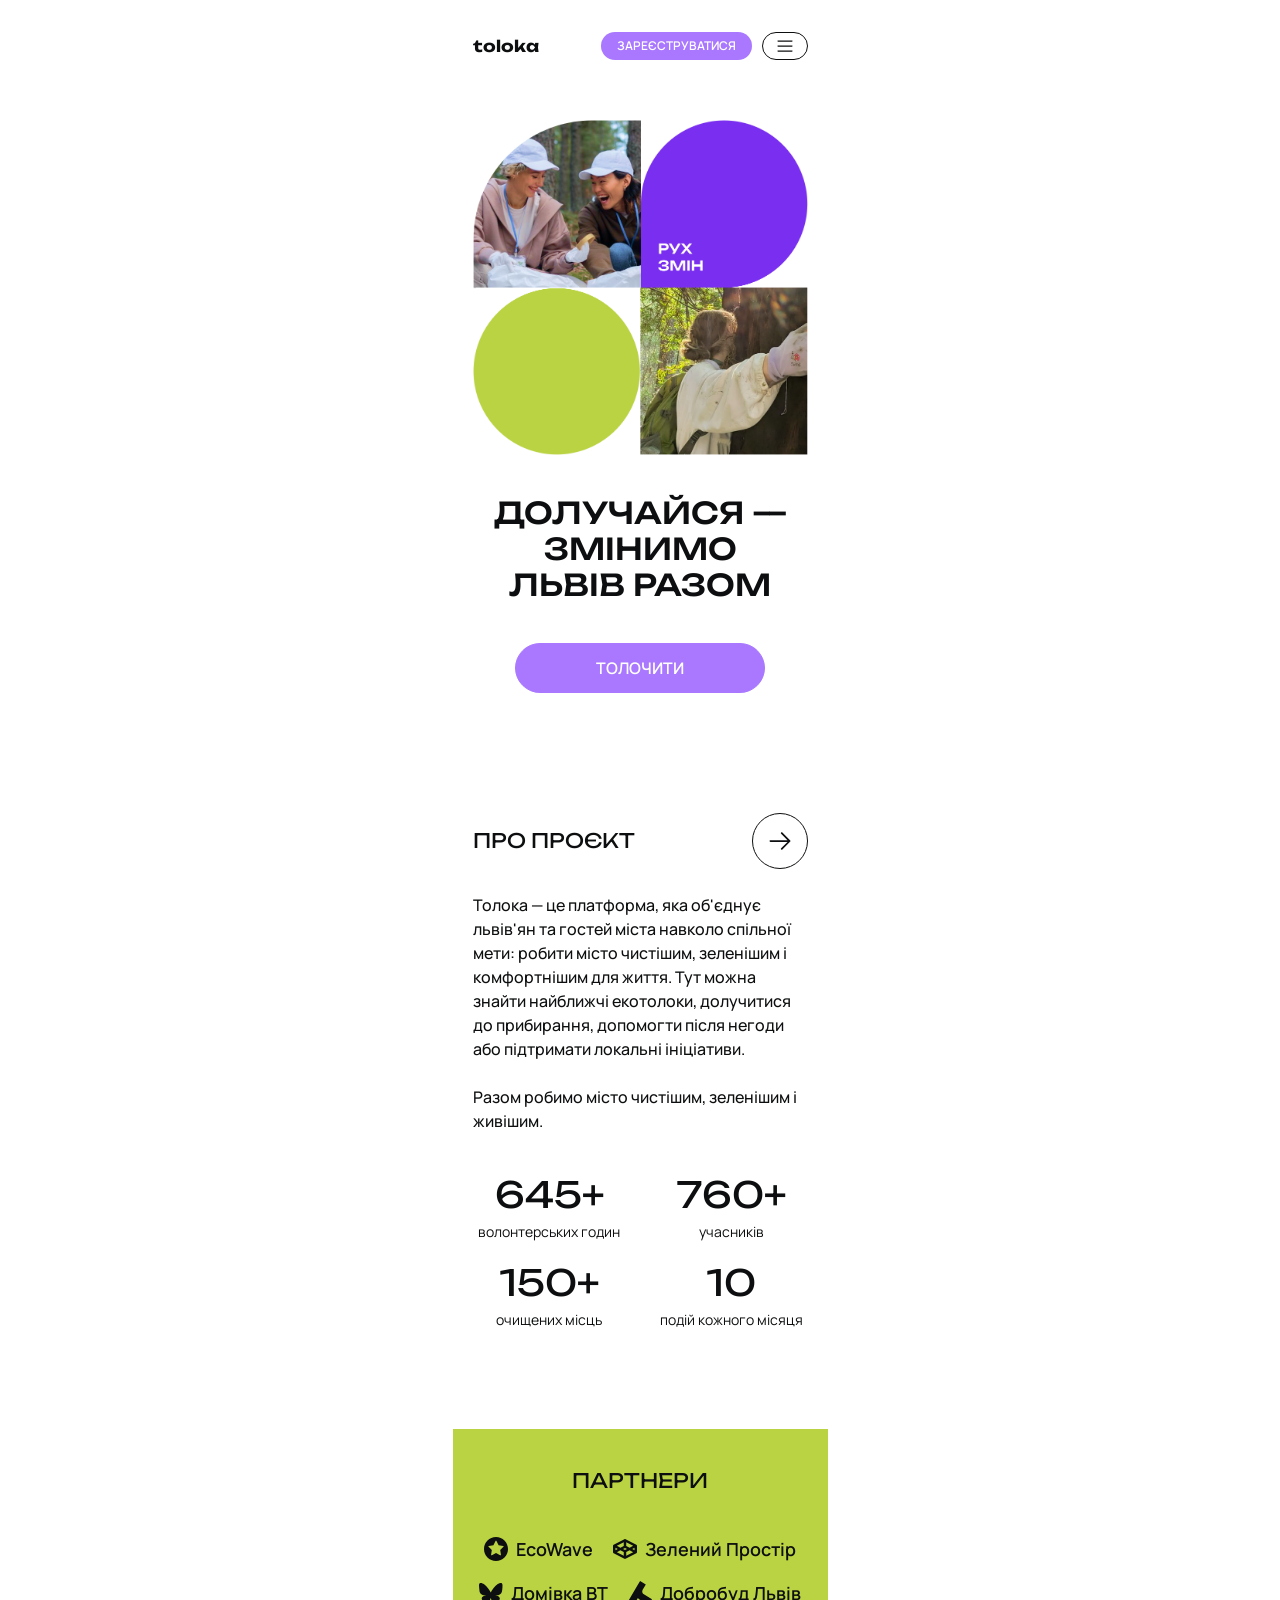
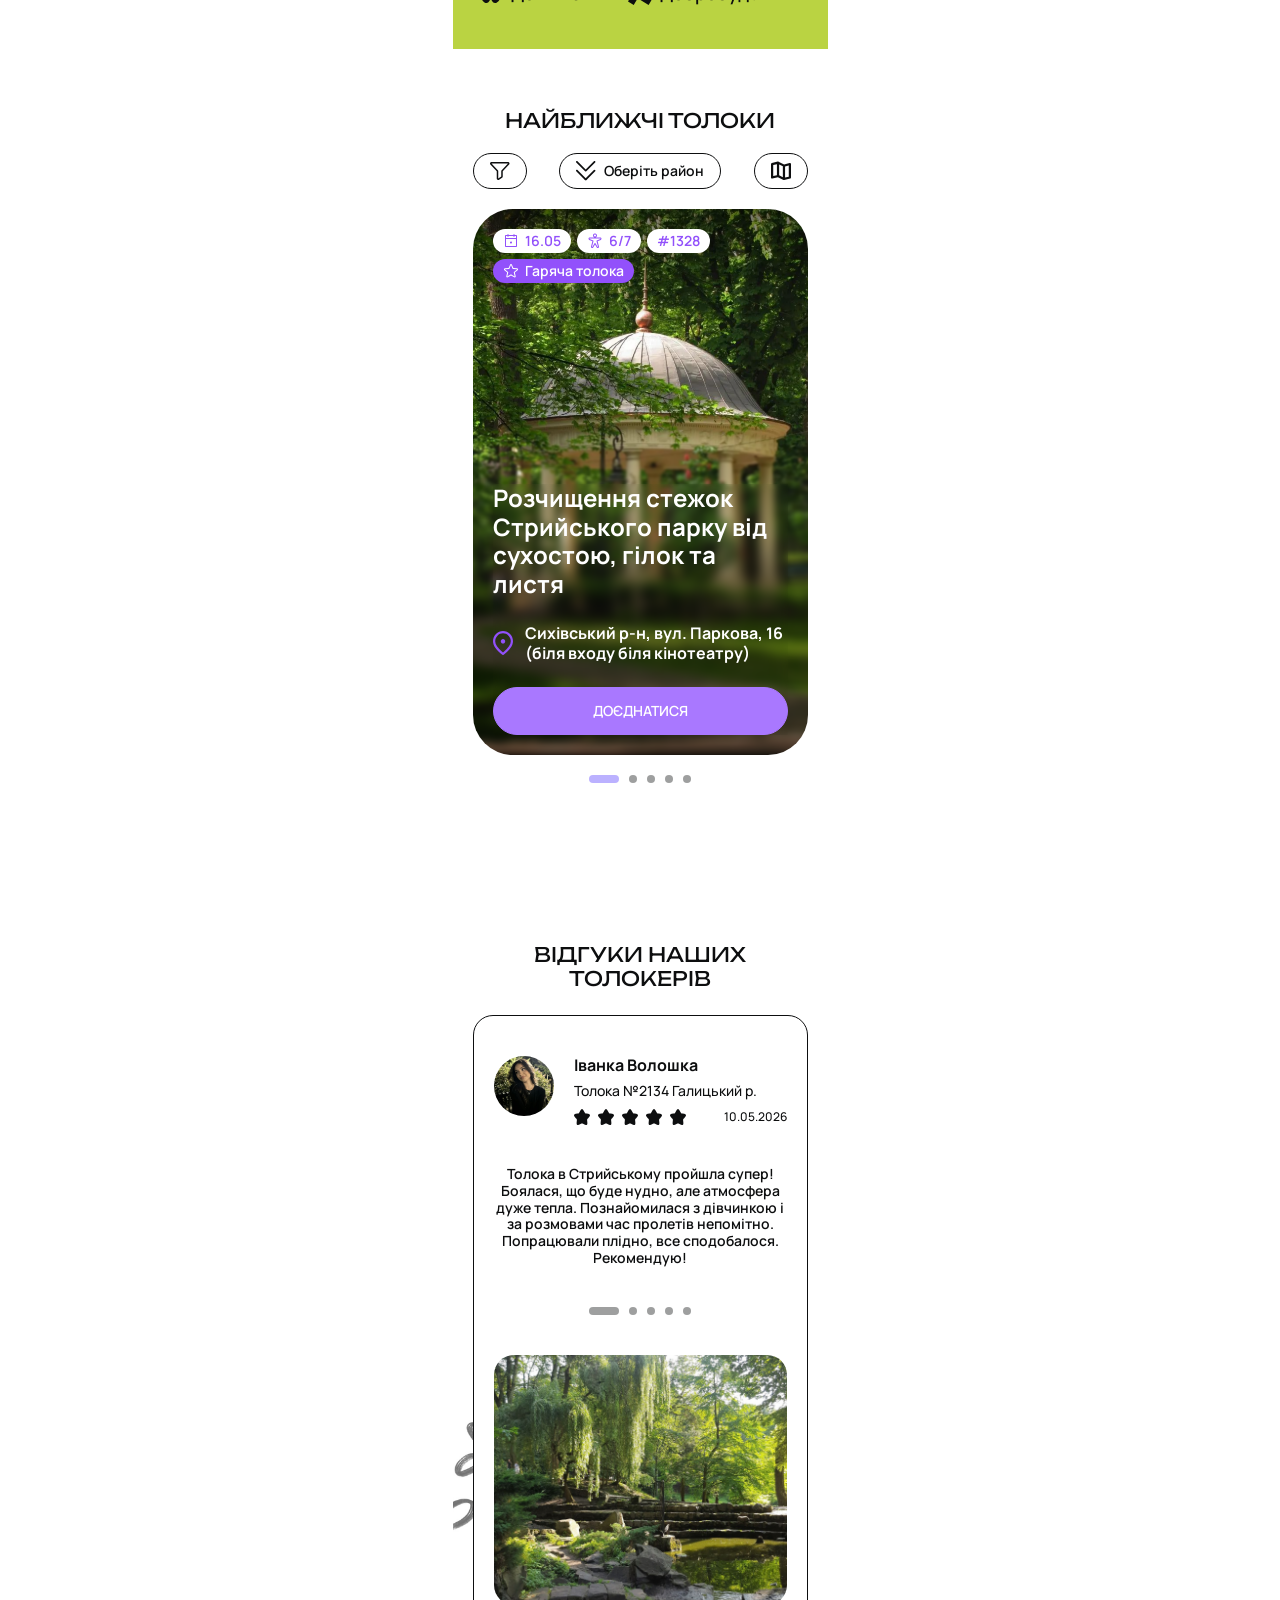
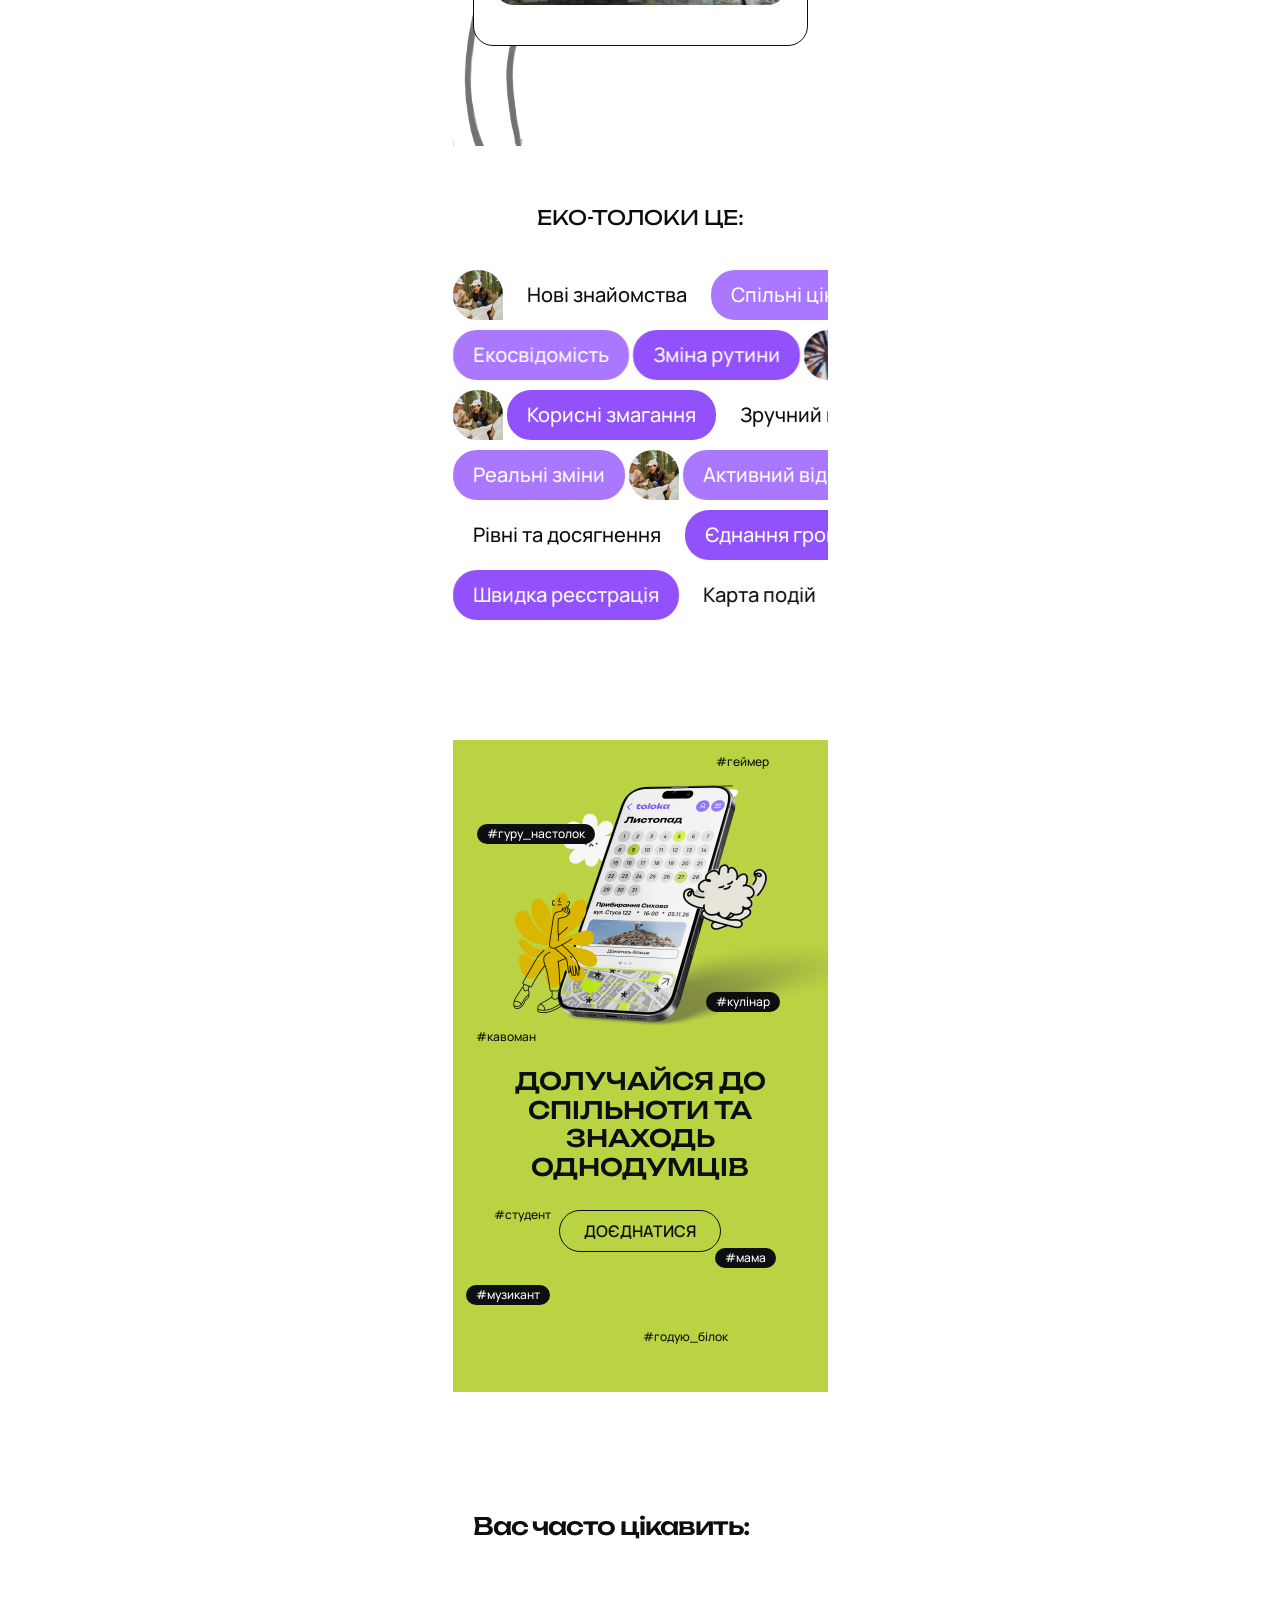
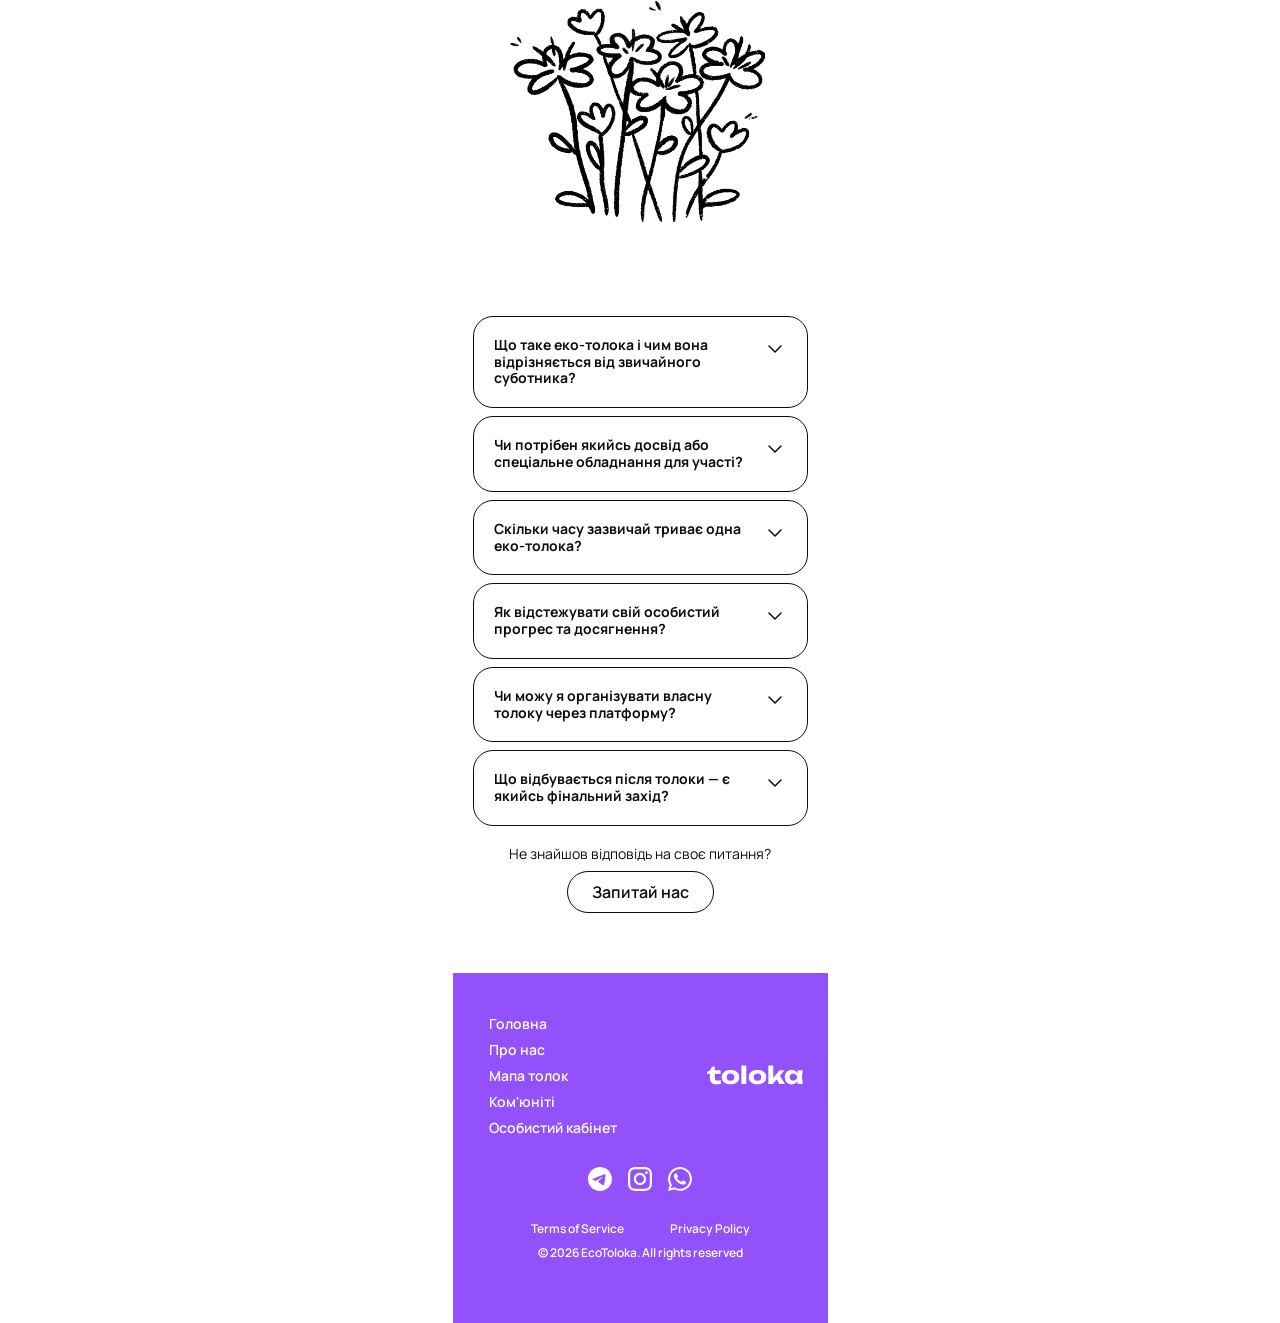
==== commit 260ed50e: "cherries on top" ====
--- a/index.html
+++ b/index.html
@@ -131,11 +131,7 @@
           <!-- Figma node 1593:16725 — 56×56 outlined button, opens Про нас screen -->
           <a class="about-icon-btn js-open-about" href="#"
              aria-label="Перейти до сторінки Про нас">
-            <svg viewBox="0 0 20 20" fill="none" stroke="currentColor"
-                 stroke-width="1.5" stroke-linecap="round" stroke-linejoin="round"
-                 aria-hidden="true">
-              <path d="M4 10h12M10 4l6 6-6 6"/>
-            </svg>
+            <img src="assets/images/icons/icon-arrow-right.svg">
           </a>
         </div>
 
@@ -298,7 +294,7 @@
         <!-- Background image — Figma node 1669:13251
              Cropped export (x-offset 8.98%, x-scale 80.8%) → 335×546px, no overflow needed -->
         <div class="event-card__bg" aria-hidden="true">
-          <img src="assets/images/events/event-card-park-2.svg"
+          <img src="assets/images/events/event-card-main.png"
                alt="" width="335" height="546" />
         </div>
 
@@ -667,7 +663,7 @@
 
       <!-- FAQ image -->
       <div class="faq-image">
-        <img src="assets/images/faq/faq-image.png"
+        <img src="assets/images/faq/faq-image.svg"
              alt="Учасники еко-толоки збирають сміття в парку"
              width="317" height="315" />
       </div>
@@ -3309,13 +3305,8 @@
           <!-- Frame 858 (Figma layout_DKUFYX) — icon + number grouped together -->
           <div class="profile-stat-inner">
             <!-- Plant icon (componentId 1156:25604) -->
-            <svg width="32" height="32" viewBox="0 0 32 32" fill="none"
-                 xmlns="http://www.w3.org/2000/svg" aria-hidden="true">
-              <path d="M16 28V18C16 14 19 10 24 8C26 7 28 7 28 7C28 7 28 9 27 11C25 15 21 17 16 18"
-                    stroke="#0D0E0F" stroke-width="1.5" stroke-linecap="round" stroke-linejoin="round"/>
-              <path d="M16 28V22C16 18 13 14 8 12C6 11 4 11 4 11C4 11 4 13 5 15C7 19 11 21 16 22"
-                    stroke="#0D0E0F" stroke-width="1.5" stroke-linecap="round" stroke-linejoin="round"/>
-            </svg>
+            <img src="assets/images/icons/Plant.svg">
+          
             <span class="profile-stat-number">13</span>
           </div>
           <span class="profile-stat-label">відвіданих толок</span>
@@ -3326,15 +3317,7 @@
           <!-- Frame 858 — icon + number grouped together -->
           <div class="profile-stat-inner">
             <!-- HandsClapping icon (componentId 1156:25477) -->
-            <svg width="32" height="32" viewBox="0 0 32 32" fill="none"
-                 xmlns="http://www.w3.org/2000/svg" aria-hidden="true">
-              <path d="M12 6L14 4L20 10M20 10L18 12M20 10L24 6L26 8L22 12"
-                    stroke="#0D0E0F" stroke-width="1.5" stroke-linecap="round" stroke-linejoin="round"/>
-              <path d="M10 14L8 12L6 14L14 22C16 24 19 25 22 24L26 20C27 18 27 16 25 14L20 12L18 14"
-                    stroke="#0D0E0F" stroke-width="1.5" stroke-linecap="round" stroke-linejoin="round"/>
-              <path d="M10 14L14 18" stroke="#0D0E0F" stroke-width="1.5"
-                    stroke-linecap="round"/>
-            </svg>
+            <img src="assets/images/icons/HandsClapping.svg">
             <span class="profile-stat-number">5/50</span>
           </div>
           <span class="profile-stat-label">отриманих<br>ачівок</span>
@@ -3575,10 +3558,8 @@
           Оберіть район
         </button>
         <button class="toloka-toolbar-btn" type="button" aria-label="Карта">
-          <svg width="20" height="20" viewBox="0 0 20 20" fill="none"
-               xmlns="http://www.w3.org/2000/svg" aria-hidden="true">
-            <path d="M17.8844 3.88212C17.8095 3.82378 17.7223 3.78326 17.6295 3.76364C17.5366 3.74401 17.4405 3.74579 17.3484 3.76884L12.5727 4.96259L7.77969 2.56571C7.64614 2.4991 7.49317 2.48248 7.34844 2.51884L2.34844 3.76884C2.21323 3.80264 2.09319 3.88066 2.00741 3.9905C1.92163 4.10035 1.87502 4.23572 1.875 4.37509V15.6251C1.87501 15.7201 1.89667 15.8138 1.93833 15.8991C1.97998 15.9845 2.04054 16.0592 2.1154 16.1176C2.19025 16.1761 2.27745 16.2167 2.37035 16.2364C2.46326 16.2561 2.55943 16.2544 2.65156 16.2313L7.42734 15.0376L12.2203 17.4345C12.3073 17.4774 12.403 17.4998 12.5 17.5001C12.5511 17.5001 12.602 17.4938 12.6516 17.4813L17.6516 16.2313C17.7868 16.1975 17.9068 16.1195 17.9926 16.0097C18.0784 15.8998 18.125 15.7645 18.125 15.6251V4.37509C18.125 4.28003 18.1034 4.18622 18.0617 4.10079C18.02 4.01537 17.9593 3.94058 17.8844 3.88212ZM8.125 4.13602L11.875 6.01102V15.8641L8.125 13.9891V4.13602ZM3.125 4.86337L6.875 3.92587V13.8868L3.125 14.8243V4.86337ZM16.875 15.1368L13.125 16.0743V6.11337L16.875 5.17587V15.1368Z" fill="#0E0F10"/>
-          </svg>
+          <img src="assets/images/icons/icon-map-btn.svg" alt="" aria-hidden="true" width="20" height="18">
+        </button>
         </button>
       </div>
 
--- a/components/events.css
+++ b/components/events.css
@@ -185,7 +185,7 @@
   position: absolute;
   inset: 0;
   z-index: 1;
-  background: var(--gradient-card-overlay);
+  
   pointer-events: none;
 }
 
--- a/components/map-screen.css
+++ b/components/map-screen.css
@@ -45,7 +45,7 @@
   position: relative;
   width:    100%;
   height:   26.5625rem;  /* 425px — Figma layout_6TNN7A exact */
-  overflow: hidden;
+  
 }
 
 .map-content__img {
--- a/components/about-screen.css
+++ b/components/about-screen.css
@@ -33,10 +33,10 @@
    Figma layout_Q2UNN6: fixed height 720px
    Children are absolutely positioned inside.                  */
 .about-hero {
-  position: relative;
+  position: absolute;
   width:    100%;
   height:   45rem;                         /* 720px */
-  overflow: hidden;
+  
 }
 
 /* Slider wrapper (layout_DBRV1P: absolute, 375×720, x:0 y:0) */
@@ -130,6 +130,7 @@
   align-self:      stretch;
   gap:             var(--space-10);      /* 40px */
   padding:         var(--space-30) var(--space-5); /* 120px 20px — Figma layout_1PEG64 */
+  padding-top: 700px;
 }
 
 /* Objective subsection (layout_8SVI32: column, center, stretch, gap: 28px) */
@@ -309,7 +310,7 @@
   align-items:     center;
   align-self:      stretch;
   padding:         var(--space-30) 0;     /* 120px 0 — Figma layout_D2I0SR */
-  overflow:        hidden;
+  
 }
 
 /* Background container (layout_RYMN3E: absolute, y=61, 375×384) */
--- a/components/toloka-screen.css
+++ b/components/toloka-screen.css
@@ -164,14 +164,14 @@
   width:      100%;
   height:     100%;
   object-fit: cover;
-  filter:     var(--blur-card);
+  
 }
 
 /* Shadow gradient overlay (fill_OXNE8O) + drop-shadow */
 .toloka-event-card__shadow {
   position:         absolute;
   inset:            0;
-  background-image: var(--gradient-card-overlay);
+
   box-shadow:       var(--shadow-image);
 }
 
--- a/components/map-full-screen.css
+++ b/components/map-full-screen.css
@@ -97,7 +97,7 @@
 /* Dropdown wrapper — position:relative so panel can be absolute */
 .map-full-toolbar__district-wrap {
   position: relative;
-  flex:     1;
+  min-width: 0;
 }
 
 /* District dropdown trigger (Figma 1678:5811)
@@ -108,7 +108,7 @@
   display:          flex;
   align-items:      center;
   justify-content:  center;
-  width:            100%;
+  width:            auto;
   border-radius:    var(--radius-btn-toolbar);     /* 32px → pill           */
   border:           none;
   box-shadow:       0 0 0 1.5px var(--color-text); /* 1.5px stroke, no layout impact */
@@ -122,7 +122,24 @@
   text-transform:   none;
   background-color: var(--color-white);
   cursor:           pointer;
-}
+  min-width: 0;
+  max-width: 100%;
+  overflow:  hidden;
+
+}
+#maps-district-label {
+  overflow:      hidden;
+  text-overflow: ellipsis;
+  white-space:   nowrap;
+  min-width:     0;
+}
+#map-full-district-label {
+  overflow:      hidden;
+  text-overflow: ellipsis;
+  white-space:   nowrap;
+  min-width:     0;
+}
+
 .map-full-toolbar__dropdown:hover,
 .map-full-toolbar__dropdown:active,
 .map-full-toolbar__dropdown:focus,
@@ -289,19 +306,23 @@
 
 /* "толочити" CTA — full width · #7A2EEF bg · white text */
 .map-full-event__btn-join {
-  flex:             1;
-  background-color: var(--color-purple-dark);   /* #7A2EEF               */
+  width:            100%;
+  display:          inline-flex;
+  align-items:      center;
+  justify-content:  center;
+  background-color: var(--color-purple-dark);    /* #7A2EEF */
+  border:           1.5px solid var(--color-purple-dark);
+  border-radius:    var(--radius-btn-toolbar);   /* 32px */
+  padding-block:    var(--space-4);              /* 16px */
+  padding-inline:   0;
+  font-size:        var(--text-base);            /* 16px */
+  font-weight:      var(--font-weight-semibold);
+  font-family:      var(--font-body);
+  line-height:      var(--line-height-label);
+  text-transform:   uppercase;
+  letter-spacing:   var(--letter-spacing-normal);
   color:            var(--color-white);
-  padding:          var(--space-4) var(--space-20); /* 16px 80px          */
-  border-radius:    var(--radius-pill);
-  font-family:      var(--font-body);
-  font-size:        var(--text-base);           /* 16px                   */
-  font-weight:      var(--font-weight-semibold); /* 600                   */
-  line-height:      var(--line-height-label);   /* 100%                   */
-  text-transform:   lowercase;
-  border:           none;
   cursor:           pointer;
-  transition:       background-color var(--transition-fast);
 }
 .map-full-event__btn-join:hover {
   background-color: var(--color-purple-accent); /* #9251FB                */
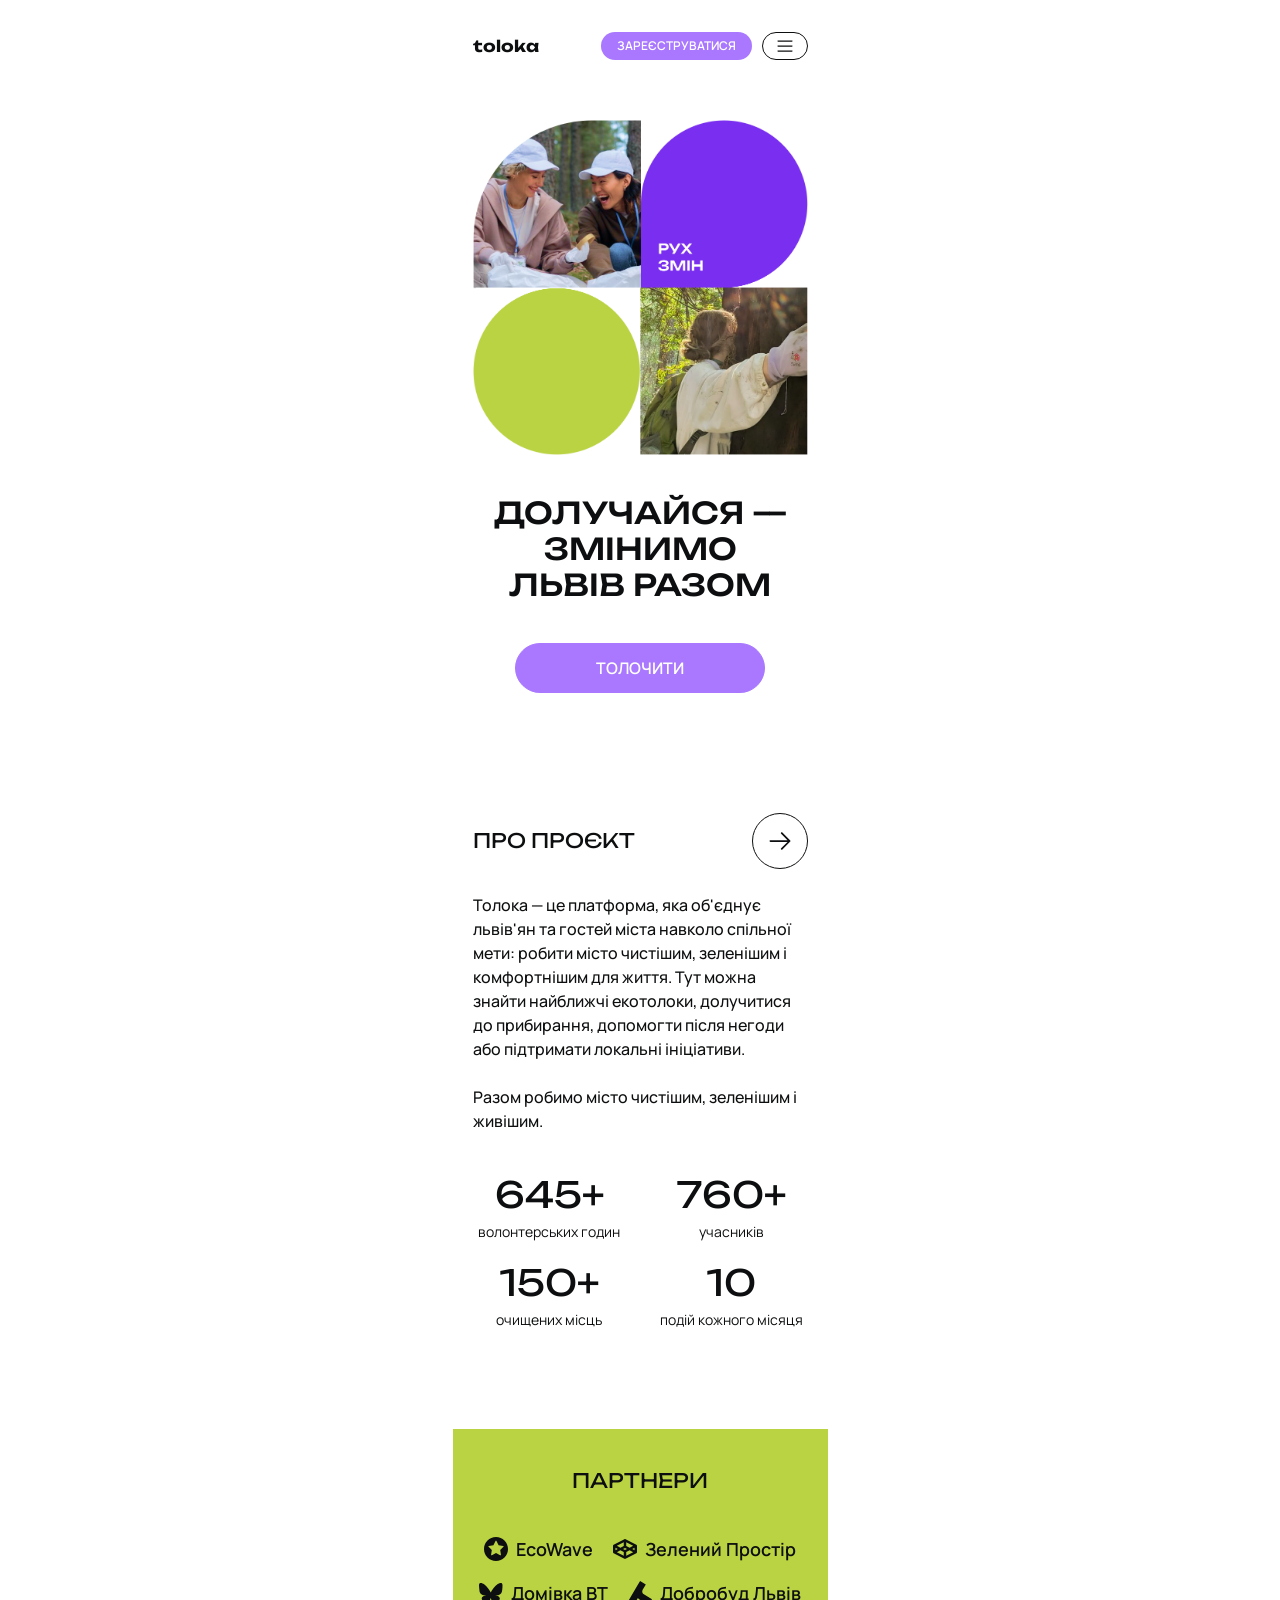
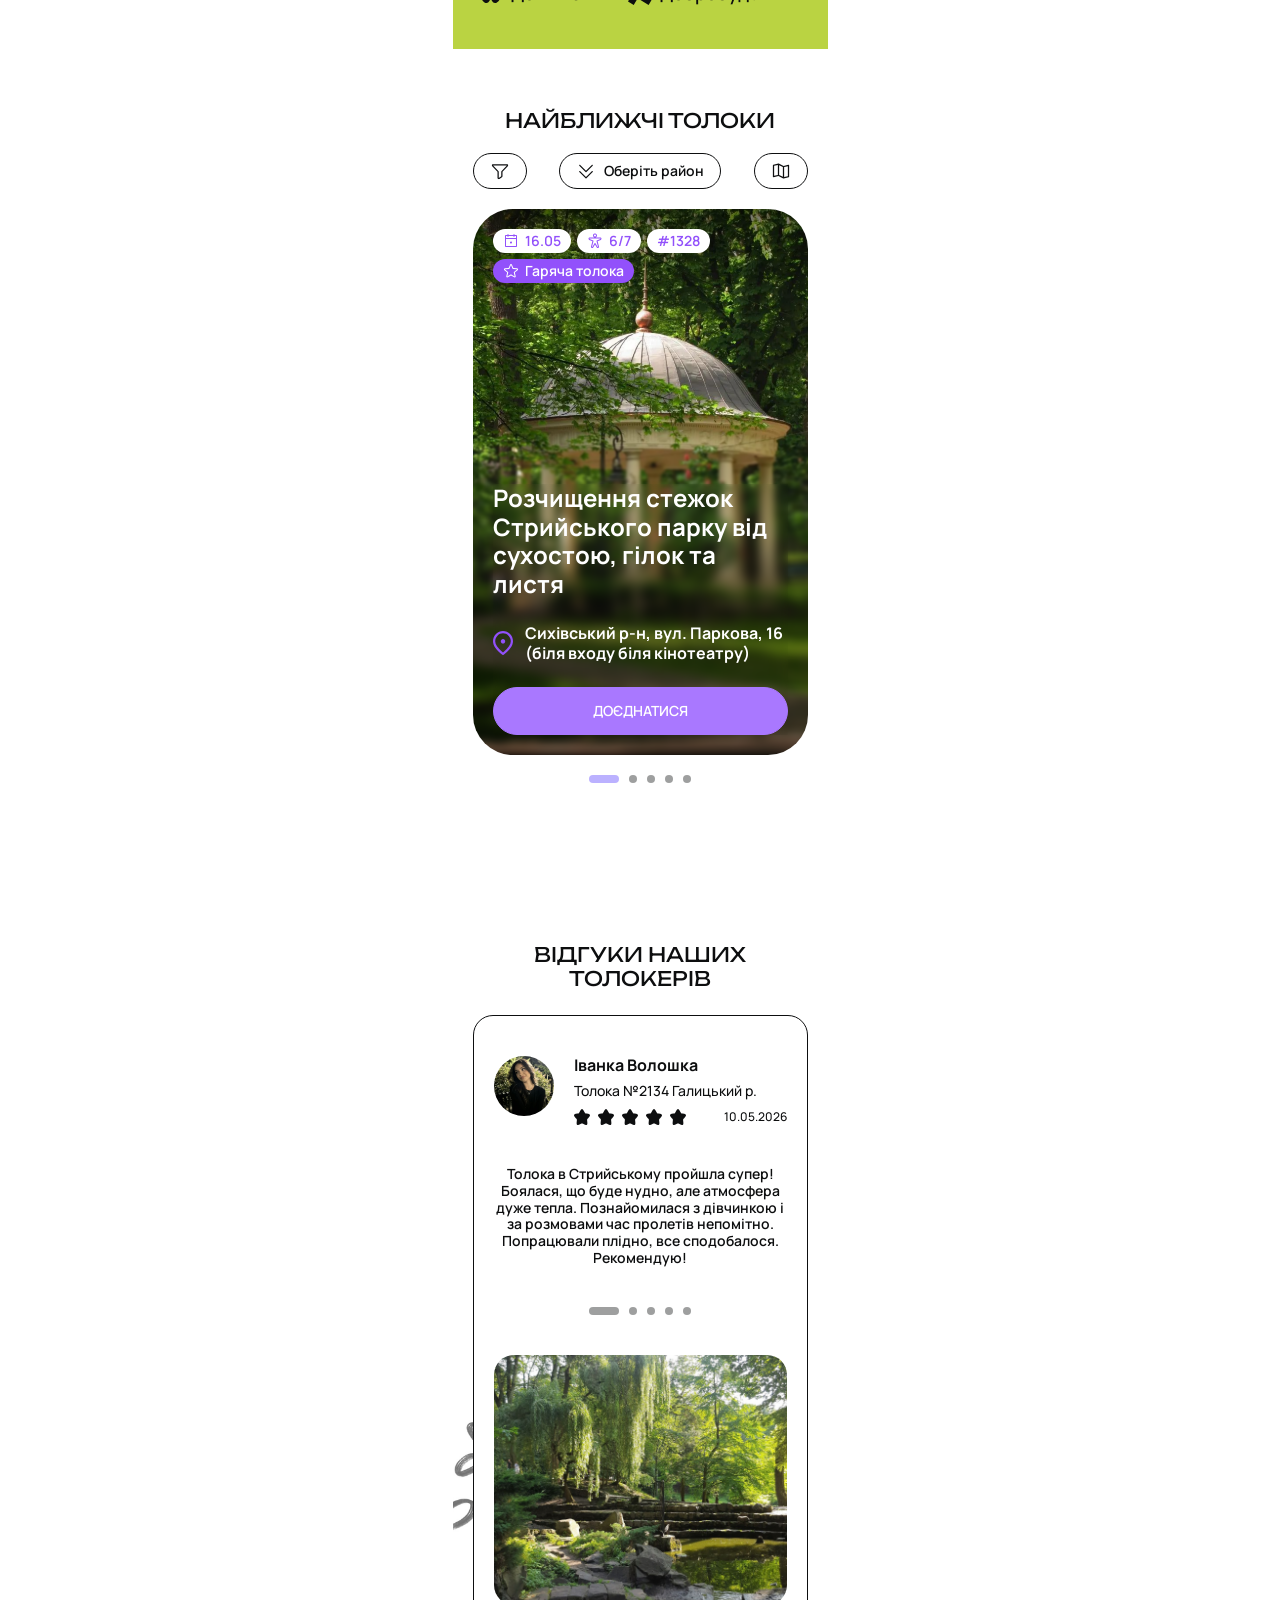
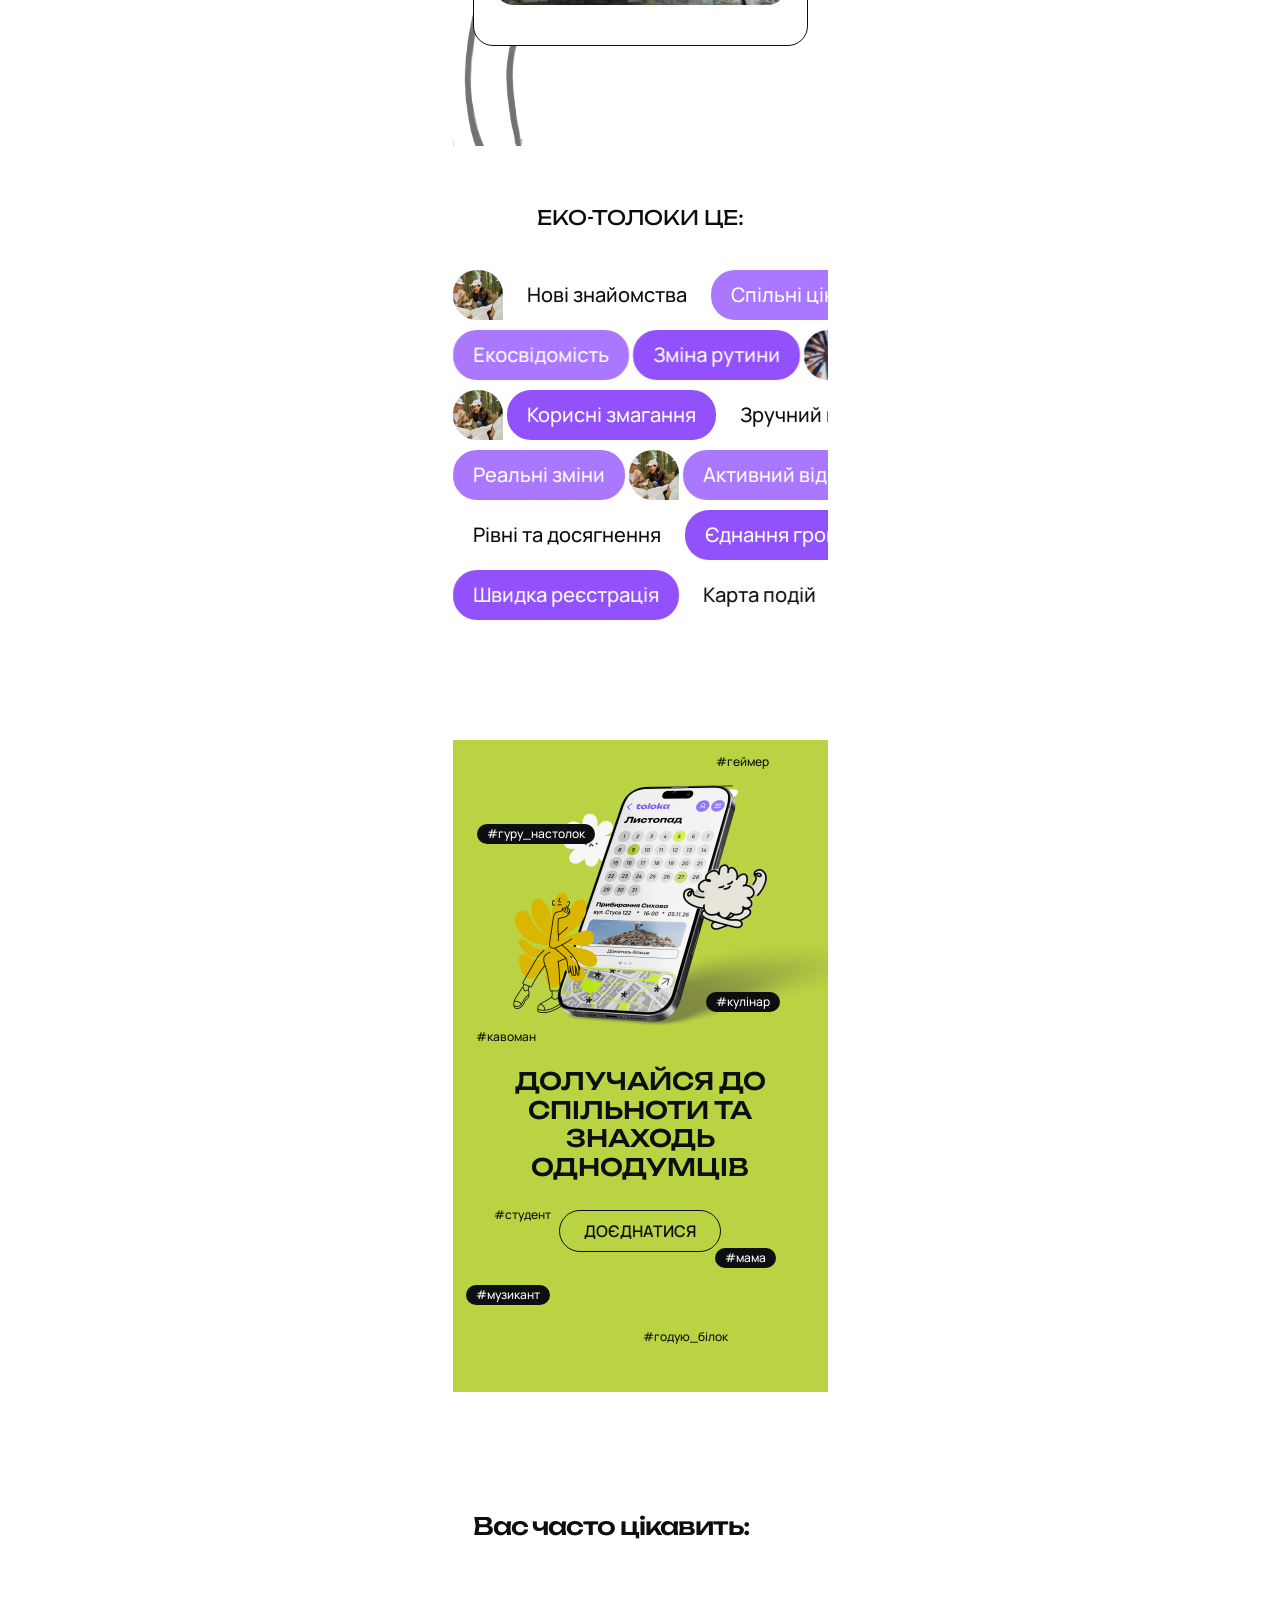
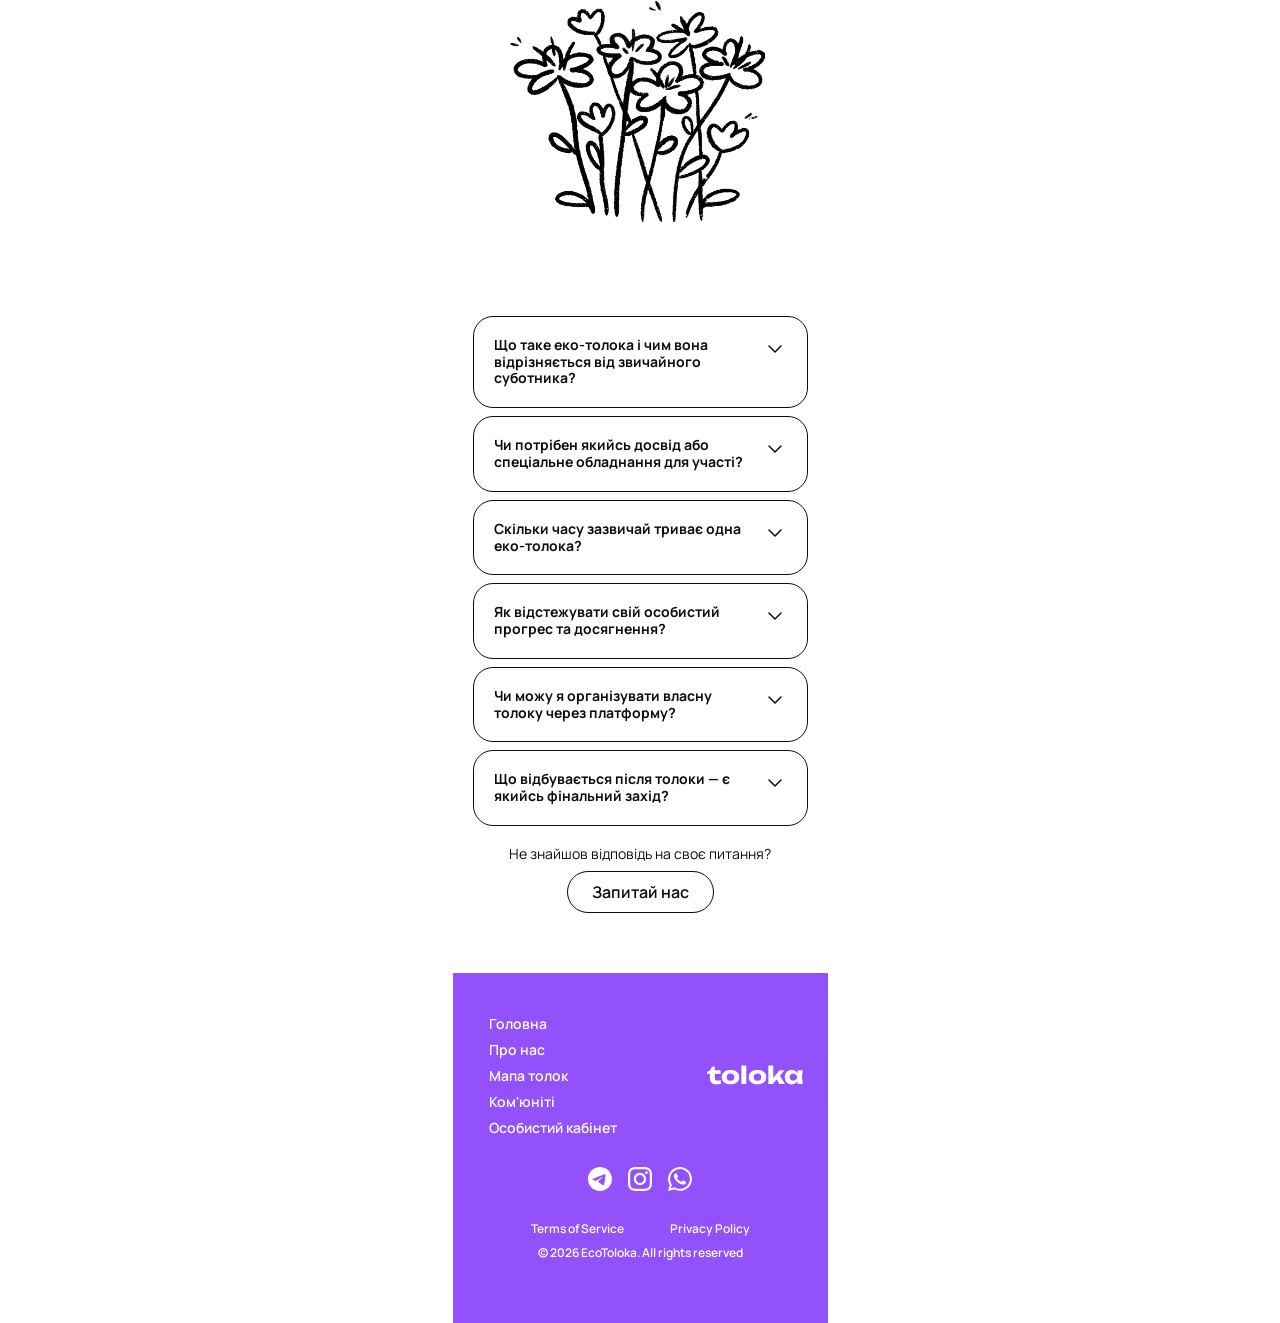
==== commit c39fee28: "done?" ====
--- a/index.html
+++ b/index.html
@@ -1,10 +1,11 @@
 ﻿<!DOCTYPE html>
 <html lang="uk">
+
 <head>
   <meta charset="UTF-8" />
   <meta name="viewport" content="width=device-width, initial-scale=1.0" />
   <meta name="description"
-        content="Toloka — платформа еко-толок у Львові. Знаходь найближчі події, долучайся до прибирання парків і роби місто чистішим разом із спільнотою." />
+    content="Toloka — платформа еко-толок у Львові. Знаходь найближчі події, долучайся до прибирання парків і роби місто чистішим разом із спільнотою." />
   <title>Toloka — еко-толкучка</title>
 
   <!-- Preload shared HTML fragments — fetched by js/includes.js on DOMContentLoaded -->
@@ -15,7 +16,7 @@
   <link rel="preconnect" href="https://fonts.googleapis.com" />
   <link rel="preconnect" href="https://fonts.gstatic.com" crossorigin />
   <link rel="stylesheet"
-        href="https://fonts.googleapis.com/css2?family=Manrope:wght@300;400;500;600;700&family=Unbounded:wght@400;500;700&display=swap" />
+    href="https://fonts.googleapis.com/css2?family=Manrope:wght@300;400;500;600;700&family=Unbounded:wght@400;500;700&display=swap" />
 
   <!-- Global tokens & reset -->
   <link rel="stylesheet" href="css/tokens.css" />
@@ -52,18 +53,18 @@
       <a class="header-logo" href="/">toloka</a>
       <nav class="header-nav" aria-label="Головна навігація">
         <a class="btn btn--primary" href="#" data-open-register>Зареєструватися</a>
-        <button class="btn btn--outline btn--menu" type="button"
-                data-nav-menu
-                aria-label="Відкрити меню"
-                aria-expanded="false">
+        <button class="btn btn--outline btn--menu" type="button" data-nav-menu aria-label="Відкрити меню"
+          aria-expanded="false">
           <svg class="btn-menu__burger" width="20" height="20" viewBox="0 0 20 20" fill="none"
-               xmlns="http://www.w3.org/2000/svg" aria-hidden="true">
-            <path d="M17.5 10C17.5 10.1658 17.4342 10.3247 17.3169 10.4419C17.1997 10.5592 17.0408 10.625 16.875 10.625H3.125C2.95924 10.625 2.80027 10.5592 2.68306 10.4419C2.56585 10.3247 2.5 10.1658 2.5 10C2.5 9.83424 2.56585 9.67527 2.68306 9.55806C2.80027 9.44085 2.95924 9.375 3.125 9.375H16.875C17.0408 9.375 17.1997 9.44085 17.3169 9.55806C17.4342 9.67527 17.5 9.83424 17.5 10ZM3.125 5.625H16.875C17.0408 5.625 17.1997 5.55915 17.3169 5.44194C17.4342 5.32473 17.5 5.16576 17.5 5C17.5 4.83424 17.4342 4.67527 17.3169 4.55806C17.1997 4.44085 17.0408 4.375 16.875 4.375H3.125C2.95924 4.375 2.80027 4.44085 2.68306 4.55806C2.56585 4.67527 2.5 4.83424 2.5 5C2.5 5.16576 2.56585 5.32473 2.68306 5.44194C2.80027 5.55915 2.95924 5.625 3.125 5.625ZM16.875 14.375H3.125C2.95924 14.375 2.80027 14.4408 2.68306 14.5581C2.56585 14.6753 2.5 14.8342 2.5 15C2.5 15.1658 2.56585 15.3247 2.68306 15.4419C2.80027 15.5592 2.95924 15.625 3.125 15.625H16.875C17.0408 15.625 17.1997 15.5592 17.3169 15.4419C17.4342 15.3247 17.5 15.1658 17.5 15C17.5 14.8342 17.4342 14.6753 17.3169 14.5581C17.1997 14.4408 17.0408 14.375 16.875 14.375Z" fill="#0E0F10"/>
+            xmlns="http://www.w3.org/2000/svg" aria-hidden="true">
+            <path
+              d="M17.5 10C17.5 10.1658 17.4342 10.3247 17.3169 10.4419C17.1997 10.5592 17.0408 10.625 16.875 10.625H3.125C2.95924 10.625 2.80027 10.5592 2.68306 10.4419C2.56585 10.3247 2.5 10.1658 2.5 10C2.5 9.83424 2.56585 9.67527 2.68306 9.55806C2.80027 9.44085 2.95924 9.375 3.125 9.375H16.875C17.0408 9.375 17.1997 9.44085 17.3169 9.55806C17.4342 9.67527 17.5 9.83424 17.5 10ZM3.125 5.625H16.875C17.0408 5.625 17.1997 5.55915 17.3169 5.44194C17.4342 5.32473 17.5 5.16576 17.5 5C17.5 4.83424 17.4342 4.67527 17.3169 4.55806C17.1997 4.44085 17.0408 4.375 16.875 4.375H3.125C2.95924 4.375 2.80027 4.44085 2.68306 4.55806C2.56585 4.67527 2.5 4.83424 2.5 5C2.5 5.16576 2.56585 5.32473 2.68306 5.44194C2.80027 5.55915 2.95924 5.625 3.125 5.625ZM16.875 14.375H3.125C2.95924 14.375 2.80027 14.4408 2.68306 14.5581C2.56585 14.6753 2.5 14.8342 2.5 15C2.5 15.1658 2.56585 15.3247 2.68306 15.4419C2.80027 15.5592 2.95924 15.625 3.125 15.625H16.875C17.0408 15.625 17.1997 15.5592 17.3169 15.4419C17.4342 15.3247 17.5 15.1658 17.5 15C17.5 14.8342 17.4342 14.6753 17.3169 14.5581C17.1997 14.4408 17.0408 14.375 16.875 14.375Z"
+              fill="#0E0F10" />
           </svg>
           <svg class="btn-menu__close" style="display:none" width="20" height="20" viewBox="0 0 20 20" fill="none"
-               xmlns="http://www.w3.org/2000/svg" aria-hidden="true">
-            <path d="M3.75 3.75L16.25 16.25M16.25 3.75L3.75 16.25"
-                  stroke="#0E0F10" stroke-width="1.5" stroke-linecap="round"/>
+            xmlns="http://www.w3.org/2000/svg" aria-hidden="true">
+            <path d="M3.75 3.75L16.25 16.25M16.25 3.75L3.75 16.25" stroke="#0E0F10" stroke-width="1.5"
+              stroke-linecap="round" />
           </svg>
         </button>
       </nav>
@@ -78,6 +79,7 @@
     </header>
   </template>
 </head>
+
 <body>
 
   <!-- ═══════════════════════════════════════════════
@@ -98,10 +100,8 @@
 
       <!-- Hero composite image — Figma node 1519:5257 · 335×335px
            Single PNG replaces the former CSS 2×2 grid · decorative -->
-      <img class="hero-mosaic"
-           src="assets/images/hero/hero-mosaic.png"
-           alt="" aria-hidden="true"
-           width="335" height="335" />
+      <img class="hero-mosaic" src="assets/images/hero/hero-mosaic.png" alt="" aria-hidden="true" width="335"
+        height="335" />
 
       <!-- Headline card -->
       <div class="hero-text">
@@ -111,8 +111,7 @@
       </div>
 
       <!-- Primary CTA (Figma 1922:14168) — opens Толоки 375 Тиждень -->
-      <a class="btn btn--primary hero-cta" href="#events"
-         id="btn-hero-tolochyty">Толочити</a>
+      <a class="btn btn--primary hero-cta" href="#events" id="btn-hero-tolochyty">Толочити</a>
 
     </section>
 
@@ -129,8 +128,7 @@
         <div class="about-heading">
           <h2 class="about-title" id="about-title">про проєкт</h2>
           <!-- Figma node 1593:16725 — 56×56 outlined button, opens Про нас screen -->
-          <a class="about-icon-btn js-open-about" href="#"
-             aria-label="Перейти до сторінки Про нас">
+          <a class="about-icon-btn js-open-about" href="#" aria-label="Перейти до сторінки Про нас">
             <img src="assets/images/icons/icon-arrow-right.svg">
           </a>
         </div>
@@ -191,26 +189,22 @@
       <ul class="partners-list" role="list">
 
         <li class="partner-logo">
-          <img src="assets/images/partners/logo-ecowave.svg"
-               alt="" aria-hidden="true" width="24" height="24" />
+          <img src="assets/images/partners/logo-ecowave.svg" alt="" aria-hidden="true" width="24" height="24" />
           <span class="partner-name">EcoWave</span>
         </li>
 
         <li class="partner-logo">
-          <img src="assets/images/partners/logo-zelenyi.svg"
-               alt="" aria-hidden="true" width="24" height="24" />
+          <img src="assets/images/partners/logo-zelenyi.svg" alt="" aria-hidden="true" width="24" height="24" />
           <span class="partner-name">Зелений Простір</span>
         </li>
 
         <li class="partner-logo">
-          <img src="assets/images/partners/logo-domivka.svg"
-               alt="" aria-hidden="true" width="24" height="24" />
+          <img src="assets/images/partners/logo-domivka.svg" alt="" aria-hidden="true" width="24" height="24" />
           <span class="partner-name">Домівка ВТ</span>
         </li>
 
         <li class="partner-logo">
-          <img src="assets/images/partners/logo-dobrobud.svg"
-               alt="" aria-hidden="true" width="24" height="24" />
+          <img src="assets/images/partners/logo-dobrobud.svg" alt="" aria-hidden="true" width="24" height="24" />
           <span class="partner-name">Добробуд Львів</span>
         </li>
 
@@ -234,43 +228,33 @@
         <div class="events-toolbar">
 
           <button class="btn btn--outline btn--filter" aria-label="Фільтр">
-            <img src="assets/images/icons/icon-filter-btn.svg"
-                 alt="" aria-hidden="true" width="20" height="20" />
+            <img src="assets/images/icons/Funnel.svg" alt="" aria-hidden="true" width="20" height="20" />
           </button>
 
           <!-- District dropdown wrap — position:relative anchors the panel -->
           <div class="events-dropdown-wrap">
 
-            <button class="btn btn--outline events-dropdown"
-                    id="events-district-btn"
-                    aria-haspopup="listbox"
-                    aria-expanded="false"
-                    aria-controls="events-dropdown">
-              <img src="assets/images/icons/icon-dropdown.svg"
-                   alt="" aria-hidden="true" width="20" height="20" />
+            <button class="btn btn--outline events-dropdown" id="events-district-btn" aria-haspopup="listbox"
+              aria-expanded="false" aria-controls="events-dropdown">
+              <img src="assets/images/icons/CaretDoubleDown.svg" alt="" aria-hidden="true" width="20" height="20" />
               <span id="events-district-label">Оберіть район</span>
             </button>
 
             <!-- Dropdown panel (Figma 1678:5813)
                  178px · white · 1px #0D0E0F · r 20px · shadow
                  Reuses .map-dropdown classes from map-screen.css -->
-            <div id="events-dropdown"
-                 class="map-dropdown"
-                 role="listbox"
-                 aria-label="Оберіть район"
-                 aria-hidden="true">
+            <div id="events-dropdown" class="map-dropdown" role="listbox" aria-label="Оберіть район" aria-hidden="true">
               <ul class="map-dropdown__list">
                 <li role="option">
-                  <button class="map-dropdown__option" type="button"
-                          data-label="Личаківський р-н">Личаківський р-н</button>
+                  <button class="map-dropdown__option" type="button" data-label="Личаківський р-н">Личаківський
+                    р-н</button>
                 </li>
                 <li role="option">
-                  <button class="map-dropdown__option" type="button"
-                          data-label="Залізничний р-н">Залізничний р-н</button>
+                  <button class="map-dropdown__option" type="button" data-label="Залізничний р-н">Залізничний
+                    р-н</button>
                 </li>
                 <li role="option">
-                  <button class="map-dropdown__option" type="button"
-                          data-label="Сихівський р-н">Сихівський р-н</button>
+                  <button class="map-dropdown__option" type="button" data-label="Сихівський р-н">Сихівський р-н</button>
                 </li>
               </ul>
               <div class="map-dropdown__scrollbar" aria-hidden="true"></div>
@@ -278,24 +262,21 @@
 
           </div><!-- /.events-dropdown-wrap -->
 
-          <button class="btn btn--outline btn--map"
-                  aria-label="Перегляд на карті"
-                  data-open-screen="maps">
-            <img src="assets/images/icons/icon-map-btn.svg"
-                 alt="" aria-hidden="true" width="20" height="20" />
+          <button class="btn btn--outline btn--map" aria-label="Перегляд на карті" data-open-screen="maps">
+            <img src="assets/images/icons/MapTrifold.svg" alt="" aria-hidden="true" width="24" height="24" />
           </button>
 
         </div>
       </div>
 
       <!-- Event card — Figma component 1669:13276 -->
-      <article class="event-card" aria-label="Подія: Розчищення стежок Стрийського парку від сухостою, гілок та листя — 16.05">
+      <article class="event-card"
+        aria-label="Подія: Розчищення стежок Стрийського парку від сухостою, гілок та листя — 16.05">
 
         <!-- Background image — Figma node 1669:13251
              Cropped export (x-offset 8.98%, x-scale 80.8%) → 335×546px, no overflow needed -->
         <div class="event-card__bg" aria-hidden="true">
-          <img src="assets/images/events/event-card-main.png"
-               alt="" width="335" height="546" />
+          <img src="assets/images/events/event-card-main.png" alt="" width="335" height="546" />
         </div>
 
         <!-- Top badges: date · members · ID · status -->
@@ -303,14 +284,12 @@
           <div class="event-card__badges">
 
             <div class="badge">
-              <img src="assets/images/icons/icon-calendar.svg"
-                   alt="" aria-hidden="true" width="16" height="16" />
+              <img src="assets/images/icons/icon-calendar.svg" alt="" aria-hidden="true" width="16" height="16" />
               <span class="badge__text">16.05</span>
             </div>
 
             <div class="badge">
-              <img src="assets/images/icons/icon-person.svg"
-                   alt="" aria-hidden="true" width="16" height="16" />
+              <img src="assets/images/icons/icon-person.svg" alt="" aria-hidden="true" width="16" height="16" />
               <span class="badge__text">6/7</span>
             </div>
 
@@ -319,8 +298,7 @@
             </div>
 
             <div class="badge badge--status">
-              <img src="assets/images/icons/icon-star.svg"
-                   alt="" aria-hidden="true" width="14" height="14" />
+              <img src="assets/images/icons/icon-star.svg" alt="" aria-hidden="true" width="14" height="14" />
               <span class="badge__text">Гаряча толока</span>
             </div>
 
@@ -335,8 +313,7 @@
           </h3>
 
           <div class="event-card__location">
-            <img src="assets/images/icons/icon-map-pin.svg"
-                 alt="" aria-hidden="true" width="20" height="24" />
+            <img src="assets/images/icons/icon-map-pin.svg" alt="" aria-hidden="true" width="20" height="24" />
             <p class="event-card__location-text">
               Сихівський р-н, вул. Паркова, 16 (біля входу біля кінотеатру)
             </p>
@@ -368,12 +345,10 @@
     <section class="reviews" aria-labelledby="reviews-title">
 
       <!-- Decorative bg images (absolutely positioned, aria-hidden) -->
-      <img class="reviews-bg__img reviews-bg__img--left"
-           src="assets/images/reviews/bg-reviews.png"
-           alt="" aria-hidden="true" />
-      <img class="reviews-bg__img reviews-bg__img--right"
-           src="assets/images/reviews/bg-reviews.png"
-           alt="" aria-hidden="true" />
+      <img class="reviews-bg__img reviews-bg__img--left" src="assets/images/reviews/bg-reviews.png" alt=""
+        aria-hidden="true" />
+      <img class="reviews-bg__img reviews-bg__img--right" src="assets/images/reviews/bg-reviews.png" alt=""
+        aria-hidden="true" />
 
       <div class="reviews-inner">
         <div class="reviews-content">
@@ -389,8 +364,7 @@
             <div class="review-card__user">
 
               <div class="review-card__avatar">
-                <img src="assets/images/reviews/avatar.png"
-                     alt="Іванка Волошка" width="60" height="60" />
+                <img src="assets/images/reviews/avatar.png" alt="Іванка Волошка" width="60" height="60" />
               </div>
 
               <div class="review-card__user-info">
@@ -399,8 +373,7 @@
                   <p class="review-card__details">Толока №2134 Галицький р.</p>
                 </div>
                 <div class="review-card__rating">
-                  <img src="assets/images/icons/icon-rating.svg"
-                       alt="5 із 5 зірок" />
+                  <img src="assets/images/icons/icon-rating.svg" alt="5 із 5 зірок" />
                   <span class="review-card__date">10.05.2026</span>
                 </div>
               </div>
@@ -415,10 +388,8 @@
             </p>
 
             <!-- Pagination: 1 active + 4 inactive dots -->
-            <div class="reviews-pagination"
-                 role="group" aria-label="Навігація по відгуках">
-              <span class="reviews-pagination__dot reviews-pagination__dot--active"
-                    aria-current="true"></span>
+            <div class="reviews-pagination" role="group" aria-label="Навігація по відгуках">
+              <span class="reviews-pagination__dot reviews-pagination__dot--active" aria-current="true"></span>
               <span class="reviews-pagination__dot"></span>
               <span class="reviews-pagination__dot"></span>
               <span class="reviews-pagination__dot"></span>
@@ -427,9 +398,8 @@
 
             <!-- Photo gallery -->
             <div class="review-card__gallery">
-              <img src="assets/images/reviews/review-photo.png"
-                   alt="Фото з толоки в Стрийському парку"
-                   width="335" height="250" />
+              <img src="assets/images/reviews/review-photo.png" alt="Фото з толоки в Стрийському парку" width="335"
+                height="250" />
             </div>
 
           </article>
@@ -628,8 +598,7 @@
 
         <!-- Promo image — Figma node 1611:4951 · 375×247px full-bleed -->
         <div class="cta-promo" aria-hidden="true">
-          <img src="assets/images/cta/cta-promo.png"
-               alt="" width="375" height="247" />
+          <img src="assets/images/cta/cta-promo.png" alt="" width="375" height="247" />
         </div>
 
         <!-- Info (Figma 1261:4819) — column · center · gap 28px -->
@@ -642,8 +611,7 @@
 
           <!-- "ДОЄДНАТИСЯ" button (Figma 1837:14148)
                outline · r 32px · 12px 24px · SemiBold 16px UPPER #0D0E0F -->
-          <a class="cta-join-btn" id="btn-cta-register" href="#"
-             aria-label="Відкрити форму реєстрації">ДОЄДНАТИСЯ</a>
+          <a class="cta-join-btn" id="btn-cta-register" href="#" aria-label="Відкрити форму реєстрації">ДОЄДНАТИСЯ</a>
 
         </div>
 
@@ -663,9 +631,8 @@
 
       <!-- FAQ image -->
       <div class="faq-image">
-        <img src="assets/images/faq/faq-image.svg"
-             alt="Учасники еко-толоки збирають сміття в парку"
-             width="317" height="315" />
+        <img src="assets/images/faq/faq-image.svg" alt="Учасники еко-толоки збирають сміття в парку" width="317"
+          height="315" />
       </div>
 
       <!-- Accordion list — 6 questions -->
@@ -676,10 +643,9 @@
           <summary>
             Що таке еко-толока і чим вона відрізняється від звичайного суботника?
             <span class="faq-item__caret" aria-hidden="true">
-              <svg viewBox="0 0 24 24" fill="none" stroke="currentColor"
-                   stroke-width="1.5" stroke-linecap="round" stroke-linejoin="round"
-                   width="24" height="24">
-                <path d="M6 9l6 6 6-6"/>
+              <svg viewBox="0 0 24 24" fill="none" stroke="currentColor" stroke-width="1.5" stroke-linecap="round"
+                stroke-linejoin="round" width="24" height="24">
+                <path d="M6 9l6 6 6-6" />
               </svg>
             </span>
           </summary>
@@ -696,10 +662,9 @@
           <summary>
             Чи потрібен якийсь досвід або спеціальне обладнання для участі?
             <span class="faq-item__caret" aria-hidden="true">
-              <svg viewBox="0 0 24 24" fill="none" stroke="currentColor"
-                   stroke-width="1.5" stroke-linecap="round" stroke-linejoin="round"
-                   width="24" height="24">
-                <path d="M6 9l6 6 6-6"/>
+              <svg viewBox="0 0 24 24" fill="none" stroke="currentColor" stroke-width="1.5" stroke-linecap="round"
+                stroke-linejoin="round" width="24" height="24">
+                <path d="M6 9l6 6 6-6" />
               </svg>
             </span>
           </summary>
@@ -715,10 +680,9 @@
           <summary>
             Скільки часу зазвичай триває одна еко-толока?
             <span class="faq-item__caret" aria-hidden="true">
-              <svg viewBox="0 0 24 24" fill="none" stroke="currentColor"
-                   stroke-width="1.5" stroke-linecap="round" stroke-linejoin="round"
-                   width="24" height="24">
-                <path d="M6 9l6 6 6-6"/>
+              <svg viewBox="0 0 24 24" fill="none" stroke="currentColor" stroke-width="1.5" stroke-linecap="round"
+                stroke-linejoin="round" width="24" height="24">
+                <path d="M6 9l6 6 6-6" />
               </svg>
             </span>
           </summary>
@@ -734,10 +698,9 @@
           <summary>
             Як відстежувати свій особистий прогрес та досягнення?
             <span class="faq-item__caret" aria-hidden="true">
-              <svg viewBox="0 0 24 24" fill="none" stroke="currentColor"
-                   stroke-width="1.5" stroke-linecap="round" stroke-linejoin="round"
-                   width="24" height="24">
-                <path d="M6 9l6 6 6-6"/>
+              <svg viewBox="0 0 24 24" fill="none" stroke="currentColor" stroke-width="1.5" stroke-linecap="round"
+                stroke-linejoin="round" width="24" height="24">
+                <path d="M6 9l6 6 6-6" />
               </svg>
             </span>
           </summary>
@@ -753,10 +716,9 @@
           <summary>
             Чи можу я організувати власну толоку через платформу?
             <span class="faq-item__caret" aria-hidden="true">
-              <svg viewBox="0 0 24 24" fill="none" stroke="currentColor"
-                   stroke-width="1.5" stroke-linecap="round" stroke-linejoin="round"
-                   width="24" height="24">
-                <path d="M6 9l6 6 6-6"/>
+              <svg viewBox="0 0 24 24" fill="none" stroke="currentColor" stroke-width="1.5" stroke-linecap="round"
+                stroke-linejoin="round" width="24" height="24">
+                <path d="M6 9l6 6 6-6" />
               </svg>
             </span>
           </summary>
@@ -772,10 +734,9 @@
           <summary>
             Що відбувається після толоки — є якийсь фінальний захід?
             <span class="faq-item__caret" aria-hidden="true">
-              <svg viewBox="0 0 24 24" fill="none" stroke="currentColor"
-                   stroke-width="1.5" stroke-linecap="round" stroke-linejoin="round"
-                   width="24" height="24">
-                <path d="M6 9l6 6 6-6"/>
+              <svg viewBox="0 0 24 24" fill="none" stroke="currentColor" stroke-width="1.5" stroke-linecap="round"
+                stroke-linejoin="round" width="24" height="24">
+                <path d="M6 9l6 6 6-6" />
               </svg>
             </span>
           </summary>
@@ -803,20 +764,16 @@
        Fixed overlay — sits above the main page, centred to 375px.
        Opened by #btn-cta-register in the CTA banner Info section.
   ════════════════════════════════════════════════════════ -->
-  <div id="modal-cta-register" class="cta-register-modal"
-       aria-hidden="true" role="dialog" aria-modal="true"
-       aria-labelledby="cta-register-title">
+  <div id="modal-cta-register" class="cta-register-modal" aria-hidden="true" role="dialog" aria-modal="true"
+    aria-labelledby="cta-register-title">
 
     <div class="register-modal__card">
 
       <!-- × close button (Figma 1593:15941) -->
-      <button class="register-modal__close" type="button"
-              id="btn-cta-register-close"
-              aria-label="Закрити">
-        <svg width="18" height="18" viewBox="0 0 18 18" fill="none"
-             xmlns="http://www.w3.org/2000/svg" aria-hidden="true">
-          <path d="M1 1L17 17M17 1L1 17" stroke="currentColor"
-                stroke-width="1.5" stroke-linecap="round"/>
+      <button class="register-modal__close" type="button" id="btn-cta-register-close" aria-label="Закрити">
+        <svg width="18" height="18" viewBox="0 0 18 18" fill="none" xmlns="http://www.w3.org/2000/svg"
+          aria-hidden="true">
+          <path d="M1 1L17 17M17 1L1 17" stroke="currentColor" stroke-width="1.5" stroke-linecap="round" />
         </svg>
       </button>
 
@@ -832,10 +789,8 @@
           <div class="register-input">
             <label class="register-input__label" for="cta-reg-name">Ім'я</label>
             <div class="register-input__textbox">
-              <input class="register-input__field" type="text"
-                     id="cta-reg-name" name="name"
-                     placeholder="Введіть ім'я"
-                     autocomplete="given-name" />
+              <input class="register-input__field" type="text" id="cta-reg-name" name="name" placeholder="Введіть ім'я"
+                autocomplete="given-name" />
             </div>
           </div>
 
@@ -843,10 +798,8 @@
           <div class="register-input">
             <label class="register-input__label" for="cta-reg-surname">Прізвище</label>
             <div class="register-input__textbox">
-              <input class="register-input__field" type="text"
-                     id="cta-reg-surname" name="surname"
-                     placeholder="Введіть прізвище"
-                     autocomplete="family-name" />
+              <input class="register-input__field" type="text" id="cta-reg-surname" name="surname"
+                placeholder="Введіть прізвище" autocomplete="family-name" />
             </div>
           </div>
 
@@ -854,10 +807,8 @@
           <div class="register-input">
             <label class="register-input__label" for="cta-reg-phone">Номер телефону</label>
             <div class="register-input__textbox">
-              <input class="register-input__field" type="tel"
-                     id="cta-reg-phone" name="phone"
-                     placeholder="+(380)XX XXX XX XX"
-                     autocomplete="tel" />
+              <input class="register-input__field" type="tel" id="cta-reg-phone" name="phone"
+                placeholder="+(380)XX XXX XX XX" autocomplete="tel" />
             </div>
           </div>
 
@@ -865,10 +816,8 @@
           <div class="register-input">
             <label class="register-input__label" for="cta-reg-email">E-mail</label>
             <div class="register-input__textbox">
-              <input class="register-input__field" type="email"
-                     id="cta-reg-email" name="email"
-                     placeholder="Введіть свою пошту"
-                     autocomplete="email" />
+              <input class="register-input__field" type="email" id="cta-reg-email" name="email"
+                placeholder="Введіть свою пошту" autocomplete="email" />
             </div>
           </div>
 
@@ -876,8 +825,7 @@
 
         <!-- Agreement (Figma 1593:15948) -->
         <div class="register-agreement">
-          <input class="register-agreement__input" type="checkbox"
-                 id="cta-reg-agreement" name="agreement" />
+          <input class="register-agreement__input" type="checkbox" id="cta-reg-agreement" name="agreement" />
           <label class="register-agreement__text" for="cta-reg-agreement">
             Я даю згоду на підтягнення моїх докуметів з Дії для підтвердження особи
           </label>
@@ -918,16 +866,13 @@
     <div class="footer-bottom">
       <div class="footer-social">
         <a class="footer-social__link" href="#" aria-label="Telegram — Toloka спільнота">
-          <img src="assets/images/icons/icon-telegram.svg"
-               alt="" aria-hidden="true" width="24" height="24" />
+          <img src="assets/images/icons/icon-telegram.svg" alt="" aria-hidden="true" width="24" height="24" />
         </a>
         <a class="footer-social__link" href="#" aria-label="Instagram — @toloka.lviv">
-          <img src="assets/images/icons/icon-instagram.svg"
-               alt="" aria-hidden="true" width="24" height="24" />
+          <img src="assets/images/icons/icon-instagram.svg" alt="" aria-hidden="true" width="24" height="24" />
         </a>
         <a class="footer-social__link" href="#" aria-label="WhatsApp — Toloka чат">
-          <img src="assets/images/icons/icon-whatsapp.svg"
-               alt="" aria-hidden="true" width="24" height="24" />
+          <img src="assets/images/icons/icon-whatsapp.svg" alt="" aria-hidden="true" width="24" height="24" />
         </a>
       </div>
       <div class="footer-legal">
@@ -954,2727 +899,2700 @@
   ════════════════════════════════════════════════════════ -->
   <div id="screen-container" class="screen-container">
 
-  <!-- ═══════════════════════════════════════════════════════
+    <!-- ═══════════════════════════════════════════════════════
        MAP SCREEN OVERLAY
        Figma node 1092:14419 — Мапа толок (вибрана толока) 375
        Fixed overlay, hidden off-screen right at all times.
        js/transition.js adds .map-screen--open on #btn-join click
        → translateX(100% → 0) · ease-out · 300ms
   ════════════════════════════════════════════════════════ -->
-  <div id="screen-map" class="map-screen" aria-hidden="true">
-
-    <!-- ── Header (Figma node 1907:5312) ────────────────────────────── -->
-    <div data-include="site-header"></div>
-
-    <!-- ── Map image area + filter toolbar overlay ────────────────────── -->
-    <!-- Figma node 1092:14519 — Content · 425px fixed height             -->
-    <div class="map-content">
-
-      <img class="map-content__img"
-           src="assets/images/map/map-bg-5331e4.png"
-           alt="Карта — Стрийський парк, Сихівський р-н"
-           width="375" height="425" />
-
-      <!-- Filter toolbar + district dropdown
+    <div id="screen-map" class="map-screen" aria-hidden="true">
+
+      <!-- ── Header (Figma node 1907:5312) ────────────────────────────── -->
+      <div data-include="site-header"></div>
+
+      <!-- ── Map image area + filter toolbar overlay ────────────────────── -->
+      <!-- Figma node 1092:14519 — Content · 425px fixed height             -->
+      <div class="map-content">
+
+        <img class="map-content__img" src="assets/images/map/map-bg-5331e4.png"
+          alt="Карта — Стрийський парк, Сихівський р-н" width="375" height="425" />
+
+        <!-- Filter toolbar + district dropdown
            Figma Container — layout_OWLZAF: column · center · gap 8px
            absolute at y:112 from page top (= 24px inside .map-content)  -->
-      <div class="map-toolbar-wrap">
-
-        <!-- Toolbar row — Figma Filter Menu layout_FY299N: row · gap 4px · pad 0 20px -->
-        <div class="map-toolbar">
-
-          <!-- Left: funnel filter button (node 1593:14330) -->
-          <button class="btn btn--outline map-toolbar__btn" aria-label="Фільтр">
-            <img src="assets/images/icons/icon-filter-btn.svg"
-                 alt="" aria-hidden="true" width="20" height="18" />
-          </button>
-
-          <!-- Middle: district dropdown button (node 1593:14331) -->
-          <button class="btn btn--outline map-toolbar__dropdown"
-                  id="map-district-btn"
-                  aria-haspopup="listbox"
-                  aria-expanded="false"
-                  aria-controls="map-dropdown">
-            <img src="assets/images/icons/icon-dropdown.svg"
-                 alt="" aria-hidden="true" width="17" height="17" />
-            <span id="map-district-label">Галицький р-н</span>
-          </button>
-
-          <!-- Right: calendar date-filter button (node 1678:5812, icon: CalendarBlank) -->
-          <button id="btn-map-calendar" class="btn btn--outline map-toolbar__btn" aria-label="Фільтр за датою">
-            <img src="assets/images/icons/icon-calendar-blank.svg"
-                 alt="" aria-hidden="true" width="18" height="20" />
-          </button>
-
-        </div><!-- /.map-toolbar -->
-
-        <!-- District dropdown panel
+        <div class="map-toolbar-wrap">
+
+          <!-- Toolbar row — Figma Filter Menu layout_FY299N: row · gap 4px · pad 0 20px -->
+          <div class="map-toolbar">
+
+            <!-- Left: funnel filter button (node 1593:14330) -->
+            <button class="map-full-toolbar__icon-btn" type="button" aria-label="Фільтрувати">
+              <img src="assets/images/icons/btn-filter-left.svg" alt="" aria-hidden="true" width="72" height="48">
+            </button>
+
+            <!-- Middle: district dropdown button (node 1593:14331) -->
+            <button class="map-full-toolbar__dropdown" id="map-district-btn" aria-haspopup="listbox"
+              aria-expanded="false" aria-controls="map-dropdown">
+              <img src="assets/images/icons/icon-caret-double-down.svg"
+                 alt="" aria-hidden="true" width="24" height="24">
+              <span id="map-full-district-label">Галицький р-н</span>
+            </button>
+
+
+            <!-- Right: calendar date-filter button (node 1678:5812, icon: CalendarBlank) -->
+            <button id="btn-map-calendar" class="map-full-toolbar__icon-btn" aria-label="Фільтр за датою">
+              <img src="assets/images/icons/btn-filter-right.svg"
+               alt="" aria-hidden="true" width="72" height="48">
+            </button>
+
+          </div><!-- /.map-toolbar -->
+
+          <!-- District dropdown panel
              Figma Dropdown Menu — layout_R30MMR: 178px · pad 12px 20px
              White bg · 1px #0D0E0F border · r 20px · shadow 0 4px 8px rgba(0,0,0,0.15)
              Hidden by default; .map-dropdown--open reveals it                -->
-        <div class="map-dropdown" id="map-dropdown"
-             role="listbox" aria-label="Оберіть район" aria-hidden="true">
-
-          <ul class="map-dropdown__list">
-            <li role="option">
-              <button class="map-dropdown__option" type="button"
-                      data-label="Личаківський р-н">Личаківський р-н</button>
-            </li>
-            <li role="option">
-              <button class="map-dropdown__option" type="button"
-                      data-label="Залізничний р-н">Залізничний р-н</button>
-            </li>
-            <li role="option">
-              <button class="map-dropdown__option" type="button"
-                      data-label="Сихівський р-н">Сихівський р-н</button>
-            </li>
-          </ul>
-
-          <!-- Decorative scrollbar indicator — Figma 4×40px, light gray, r 2px -->
-          <div class="map-dropdown__scrollbar" aria-hidden="true"></div>
-
-        </div><!-- /#map-dropdown -->
-
-      </div><!-- /.map-toolbar-wrap -->
-    </div><!-- /.map-content -->
-
-    <!-- ── Event Info panel ───────────────────────────────────────────── -->
-    <!-- Figma node 1256:15408 — white · rounded top 20px · column        -->
-    <div class="map-event-info">
-
-      <!-- Event Header — Figma node 1092:14518 · column · center · gap 28px · pad 20px -->
-      <div class="map-event-header">
-
-        <!-- Sheet drag-handle pill — Figma Event Subtitle: 60×8px #BBB1FF -->
-        <div class="map-sheet-handle" aria-hidden="true"></div>
-
-        <!-- Badges row — Заплановано + #1328 · Figma 1669:13543 -->
-        <div class="map-badges">
-
-          <!-- Badge: Alarm icon + "Заплановано" · Figma 1669:13544 · componentId 1156:25620 -->
-          <div class="badge badge--map-transparent">
-            <img src="assets/images/icons/icon-alarm.svg"
-                 alt="" aria-hidden="true" width="16" height="15" />
-            <span class="badge__text">Заплановано</span>
-          </div>
-
-          <!-- Badge: Number icon + "1328" · Figma 1669:13548 · componentId 1190:11183 -->
-          <div class="badge badge--map-white">
-            <img src="assets/images/icons/icon-number.svg"
-                 alt="" aria-hidden="true" width="14" height="14" />
-            <span class="badge__text">1328</span>
-          </div>
-
-        </div><!-- /.map-badges -->
-
-        <!-- Event title
+          <div class="map-dropdown" id="map-dropdown" role="listbox" aria-label="Оберіть район" aria-hidden="true">
+
+            <ul class="map-dropdown__list">
+              <li role="option">
+                <button class="map-dropdown__option" type="button" data-label="Личаківський р-н">Личаківський
+                  р-н</button>
+              </li>
+              <li role="option">
+                <button class="map-dropdown__option" type="button" data-label="Залізничний р-н">Залізничний р-н</button>
+              </li>
+              <li role="option">
+                <button class="map-dropdown__option" type="button" data-label="Сихівський р-н">Сихівський р-н</button>
+              </li>
+            </ul>
+
+            <!-- Decorative scrollbar indicator — Figma 4×40px, light gray, r 2px -->
+            <div class="map-dropdown__scrollbar" aria-hidden="true"></div>
+
+          </div><!-- /#map-dropdown -->
+
+        </div><!-- /.map-toolbar-wrap -->
+      </div><!-- /.map-content -->
+
+      <!-- ── Event Info panel ───────────────────────────────────────────── -->
+      <!-- Figma node 1256:15408 — white · rounded top 20px · column        -->
+      <div class="map-event-info">
+
+        <!-- Event Header — Figma node 1092:14518 · column · center · gap 28px · pad 20px -->
+        <div class="map-event-header">
+
+          <!-- Sheet drag-handle pill — Figma Event Subtitle: 60×8px #BBB1FF -->
+          <div class="map-sheet-handle" aria-hidden="true"></div>
+
+          <!-- Badges row — Заплановано + #1328 · Figma 1669:13543 -->
+          <div class="map-badges">
+
+            <!-- Badge: Alarm icon + "Заплановано" · Figma 1669:13544 · componentId 1156:25620 -->
+            <div class="badge badge--map-transparent">
+              <img src="assets/images/icons/icon-alarm.svg" alt="" aria-hidden="true" width="16" height="15" />
+              <span class="badge__text">Заплановано</span>
+            </div>
+
+            <!-- Badge: Number icon + "1328" · Figma 1669:13548 · componentId 1190:11183 -->
+            <div class="badge badge--map-white">
+              <img src="assets/images/icons/icon-number.svg" alt="" aria-hidden="true" width="14" height="14" />
+              <span class="badge__text">1328</span>
+            </div>
+
+          </div><!-- /.map-badges -->
+
+          <!-- Event title
              Mobile/Headings/h1 mobile: Unbounded Regular 400 · 20px · UPPERCASE -->
-        <h2 class="map-event-title">
-          Розчищення стежок Стрийського парку від сухостою, гілок та листя
-        </h2>
-
-        <!-- Default container — Figma 1669:13552 "Buttons Container"
+          <h2 class="map-event-title">
+            Розчищення стежок Стрийського парку від сухостою, гілок та листя
+          </h2>
+
+          <!-- Default container — Figma 1669:13552 "Buttons Container"
              Visible on load · hidden by JS after toast fades            -->
-        <div class="map-action-btns" id="map-action-btns-default">
-          <button class="btn--accepted" type="button"
-                  id="btn-tolochyty">толочити</button>
-        </div>
-
-        <!-- Joined container — Figma 1669:13569 "Buttons Container"
+          <div class="map-action-btns" id="map-action-btns-default">
+            <button class="btn--accepted" type="button" id="btn-tolochyty">толочити</button>
+          </div>
+
+          <!-- Joined container — Figma 1669:13569 "Buttons Container"
              Inline display:none beats the .map-action-btns{display:flex}
              class rule — revealed by JS (style.display='flex') after toast -->
-        <div class="map-action-btns" id="map-action-btns-joined" style="display:none">
-
-          <!-- "прийнято" — node 1669:13570 -->
-          <button class="btn--pryyniato" type="button"
-                  id="btn-pryyniato">прийнято</button>
-
-          <!-- "Мінуснутися" — node 1669:13571 · UserMinus icon 24×24 -->
-          <button class="btn--minusnutysya" type="button"
-                  id="btn-minusnutysya">
-            <svg width="24" height="24" viewBox="0 0 24 24" fill="none"
-                 xmlns="http://www.w3.org/2000/svg" aria-hidden="true">
-              <circle cx="9" cy="7" r="4"
-                      stroke="currentColor" stroke-width="1.5"/>
-              <path d="M2 20c0-3.314 3.134-6 7-6s7 2.686 7 6"
-                    stroke="currentColor" stroke-width="1.5"
-                    stroke-linecap="round"/>
-              <path d="M19 11h4"
-                    stroke="currentColor" stroke-width="1.5"
-                    stroke-linecap="round"/>
-            </svg>
-            Мінуснутися
-          </button>
-
-        </div>
-
-      </div><!-- /.map-event-header -->
-
-      <!-- Event photo — Figma node 1256:15222: fill × 266px height        -->
-      <div class="map-event-photo-wrap">
-        <div class="map-event-photo">
-          <img src="assets/images/map/event-photo-b6a466.png"
-               alt="Фото місця толоки — Стрийський парк"
-               width="459" height="325" />
-        </div>
-      </div>
-
-      <!-- Event Description — Figma node 1102:14412 · pad 20px · gap 20px -->
-      <div class="map-description">
-
-        <p class="map-description__text">
-          Приберемо пішохідні доріжки після наслідків негоди. Робота передбачає
-          згрібання листя та збір гілок.
-        </p>
-
-        <hr class="map-divider" />
-
-        <!-- Location / date / duration rows -->
-        <div class="map-info-block">
-
-          <!-- MapPinArea — componentId 1156:24870 · fill #A978FF -->
-          <div class="map-info-row">
-            <img src="assets/images/icons/icon-map-pin-area.svg"
-                 alt="" aria-hidden="true" width="24" height="24" />
-            <p class="map-info-row__text">
-              Сихівський р-н, вул. Паркова, 16 (біля входу до кінотеатру)
-            </p>
-          </div>
-
-          <!-- CalendarDot — componentId 1156:25642 · fill #A978FF -->
-          <div class="map-info-row">
-            <img src="assets/images/icons/icon-calendar-dot.svg"
-                 alt="" aria-hidden="true" width="24" height="24" />
-            <p class="map-info-row__text">23 травня 2026 року (субота) о 10:00</p>
-          </div>
-
-          <!-- Hourglass — componentId 1156:25644 · fill #A978FF -->
-          <div class="map-info-row">
-            <img src="assets/images/icons/icon-hourglass.svg"
-                 alt="" aria-hidden="true" width="24" height="24" />
-            <p class="map-info-row__text">3-4 години (орієнтовне завершення о 13:30–14:00)</p>
-          </div>
-
-        </div><!-- /.map-info-block (location) -->
-
-        <hr class="map-divider" />
-
-        <!-- Additional Info Block — Figma node 1102:14411
+          <div class="map-action-btns" id="map-action-btns-joined" style="display:none">
+
+            <!-- "прийнято" — node 1669:13570 -->
+            <button class="btn--pryyniato" type="button" id="btn-pryyniato">прийнято</button>
+
+            <!-- "Мінуснутися" — node 1669:13571 · UserMinus icon 24×24 -->
+            <button class="btn--minusnutysya" type="button" id="btn-minusnutysya">
+              <svg width="24" height="24" viewBox="0 0 24 24" fill="none" xmlns="http://www.w3.org/2000/svg"
+                aria-hidden="true">
+                <circle cx="9" cy="7" r="4" stroke="currentColor" stroke-width="1.5" />
+                <path d="M2 20c0-3.314 3.134-6 7-6s7 2.686 7 6" stroke="currentColor" stroke-width="1.5"
+                  stroke-linecap="round" />
+                <path d="M19 11h4" stroke="currentColor" stroke-width="1.5" stroke-linecap="round" />
+              </svg>
+              Мінуснутися
+            </button>
+
+          </div>
+
+        </div><!-- /.map-event-header -->
+
+        <!-- Event photo — Figma node 1256:15222: fill × 266px height        -->
+        <div class="map-event-photo-wrap">
+          <div class="map-event-photo">
+            <img src="assets/images/map/event-photo-b6a466.png" alt="Фото місця толоки — Стрийський парк" width="459"
+              height="325" />
+          </div>
+        </div>
+
+        <!-- Event Description — Figma node 1102:14412 · pad 20px · gap 20px -->
+        <div class="map-description">
+
+          <p class="map-description__text">
+            Приберемо пішохідні доріжки після наслідків негоди. Робота передбачає
+            згрібання листя та збір гілок.
+          </p>
+
+          <hr class="map-divider" />
+
+          <!-- Location / date / duration rows -->
+          <div class="map-info-block">
+
+            <!-- MapPinArea — componentId 1156:24870 · fill #A978FF -->
+            <div class="map-info-row">
+              <img src="assets/images/icons/icon-map-pin-area.svg" alt="" aria-hidden="true" width="24" height="24" />
+              <p class="map-info-row__text">
+                Сихівський р-н, вул. Паркова, 16 (біля входу до кінотеатру)
+              </p>
+            </div>
+
+            <!-- CalendarDot — componentId 1156:25642 · fill #A978FF -->
+            <div class="map-info-row">
+              <img src="assets/images/icons/icon-calendar-dot.svg" alt="" aria-hidden="true" width="24" height="24" />
+              <p class="map-info-row__text">23 травня 2026 року (субота) о 10:00</p>
+            </div>
+
+            <!-- Hourglass — componentId 1156:25644 · fill #A978FF -->
+            <div class="map-info-row">
+              <img src="assets/images/icons/icon-hourglass.svg" alt="" aria-hidden="true" width="24" height="24" />
+              <p class="map-info-row__text">3-4 години (орієнтовне завершення о 13:30–14:00)</p>
+            </div>
+
+          </div><!-- /.map-info-block (location) -->
+
+          <hr class="map-divider" />
+
+          <!-- Additional Info Block — Figma node 1102:14411
              layout_RJNRC4: col · stretch · gap 10px · pad 20px 0
              Icon: "Link" componentId 1156:25422 · 24×24 · fill #9251FB -->
-        <div class="map-info-block map-info-block--links">
-
-          <div class="map-info-row">
-            <img src="assets/images/icons/icon-link.svg"
-                 alt="" aria-hidden="true" width="24" height="24" />
-            <a class="map-info-row__text map-info-row__link" href="#">
-              Посилання на чат толоки #1328
-            </a>
-          </div>
-
-          <div class="map-info-row">
-            <img src="assets/images/icons/icon-link.svg"
-                 alt="" aria-hidden="true" width="24" height="24" />
-            <a class="map-info-row__text map-info-row__link" href="#">
-              Посилання на чат спільноти
-            </a>
-          </div>
-
-          <div class="map-info-row">
-            <img src="assets/images/icons/icon-link.svg"
-                 alt="" aria-hidden="true" width="24" height="24" />
-            <a class="map-info-row__text map-info-row__link" href="#">
-              Запрошення на толоку
-            </a>
-          </div>
-
-        </div><!-- /.map-info-block--links (1102:14411) -->
-
-      </div><!-- /.map-description -->
-
-      <!-- Divider — Vector 43 · Figma 1385:4745 -->
-      <hr class="map-divider" />
-
-      <!-- Participants Block — Figma node 1102:15031 -->
-      <div class="map-participants-block">
-
-        <!-- Organizers — Figma node 1385:4747 -->
-        <div class="map-participants">
-
-          <h3 class="map-participants__title">Організатори</h3>
-
-          <div class="map-organizer-list">
-
-            <div class="map-organizer-card">
-              <div class="map-organizer-avatar">
-                <img src="assets/images/map/avatar-7f544a.png" alt="" width="60" height="60" />
-              </div>
-              <span class="map-organizer-name">Команда Toloka Lviv</span>
-            </div>
-
-            <div class="map-organizer-card">
-              <div class="map-organizer-avatar">
-                <img src="assets/images/map/avatar-8727ea.png" alt="" width="60" height="60" />
-              </div>
-              <span class="map-organizer-name">Маргарита Височинська</span>
-            </div>
-
-            <div class="map-organizer-card">
-              <div class="map-organizer-avatar">
-                <img src="assets/images/map/avatar-e4c3bb.png" alt="" width="60" height="60" />
-              </div>
-              <span class="map-organizer-name">Кіра Бойко</span>
-            </div>
-
-          </div><!-- /.map-organizer-list -->
-
-        </div><!-- /.map-participants (organizers) -->
-
-        <!-- Divider — Vector 44: rgba(0,0,0,0.2) 1px -->
+          <div class="map-info-block map-info-block--links">
+
+            <div class="map-info-row">
+              <img src="assets/images/icons/icon-link.svg" alt="" aria-hidden="true" width="24" height="24" />
+              <a class="map-info-row__text map-info-row__link" href="#">
+                Посилання на чат толоки #1328
+              </a>
+            </div>
+
+            <div class="map-info-row">
+              <img src="assets/images/icons/icon-link.svg" alt="" aria-hidden="true" width="24" height="24" />
+              <a class="map-info-row__text map-info-row__link" href="#">
+                Посилання на чат спільноти
+              </a>
+            </div>
+
+            <div class="map-info-row">
+              <img src="assets/images/icons/icon-link.svg" alt="" aria-hidden="true" width="24" height="24" />
+              <a class="map-info-row__text map-info-row__link" href="#">
+                Запрошення на толоку
+              </a>
+            </div>
+
+          </div><!-- /.map-info-block--links (1102:14411) -->
+
+        </div><!-- /.map-description -->
+
+        <!-- Divider — Vector 43 · Figma 1385:4745 -->
         <hr class="map-divider" />
 
-        <!-- Учасники — Figma node 1385:4659 -->
-        <div class="map-uchasnyky">
-
-          <!-- Header: title + count chip -->
-          <div class="map-uchasnyky__header">
-            <h3 class="map-participants__title">Учасники</h3>
-            <div class="map-uchasnyky__count">7/9</div>
-          </div>
-
-          <!-- Members + actions -->
-          <div class="map-uchasnyky__container">
-
-            <div class="map-member-list">
-
-              <!-- Марія Василенко · tag count 3 — imageRef 2f9201c2… -->
-              <div class="map-member-row">
-                <div class="map-member-info">
-                  <div class="map-member-avatar">
-                    <img src="assets/images/map/avatar-2f9201.png" alt="" width="40" height="40" />
+        <!-- Participants Block — Figma node 1102:15031 -->
+        <div class="map-participants-block">
+
+          <!-- Organizers — Figma node 1385:4747 -->
+          <div class="map-participants">
+
+            <h3 class="map-participants__title">Організатори</h3>
+
+            <div class="map-organizer-list">
+
+              <div class="map-organizer-card">
+                <div class="map-organizer-avatar">
+                  <img src="assets/images/map/avatar-7f544a.png" alt="" width="60" height="60" />
+                </div>
+                <span class="map-organizer-name">Команда Toloka Lviv</span>
+              </div>
+
+              <div class="map-organizer-card">
+                <div class="map-organizer-avatar">
+                  <img src="assets/images/map/avatar-8727ea.png" alt="" width="60" height="60" />
+                </div>
+                <span class="map-organizer-name">Маргарита Височинська</span>
+              </div>
+
+              <div class="map-organizer-card">
+                <div class="map-organizer-avatar">
+                  <img src="assets/images/map/avatar-e4c3bb.png" alt="" width="60" height="60" />
+                </div>
+                <span class="map-organizer-name">Кіра Бойко</span>
+              </div>
+
+            </div><!-- /.map-organizer-list -->
+
+          </div><!-- /.map-participants (organizers) -->
+
+          <!-- Divider — Vector 44: rgba(0,0,0,0.2) 1px -->
+          <hr class="map-divider" />
+
+          <!-- Учасники — Figma node 1385:4659 -->
+          <div class="map-uchasnyky">
+
+            <!-- Header: title + count chip -->
+            <div class="map-uchasnyky__header">
+              <h3 class="map-participants__title">Учасники</h3>
+              <div class="map-uchasnyky__count">7/9</div>
+            </div>
+
+            <!-- Members + actions -->
+            <div class="map-uchasnyky__container">
+
+              <div class="map-member-list">
+
+                <!-- Марія Василенко · tag count 3 — imageRef 2f9201c2… -->
+                <div class="map-member-row">
+                  <div class="map-member-info">
+                    <div class="map-member-avatar">
+                      <img src="assets/images/map/avatar-2f9201.png" alt="" width="40" height="40" />
+                    </div>
+                    <span class="map-member-name">Марія Василенко</span>
                   </div>
-                  <span class="map-member-name">Марія Василенко</span>
-                </div>
-                <!-- Tag (Figma 1420:6342 State=Default Number=Yes) — hover shows popup -->
-                <div class="map-member-tag" tabindex="0" aria-label="Інтереси: 3 теги">
-                  <img src="assets/images/icons/icon-hashtag.svg" alt="" aria-hidden="true" width="15" height="15" />
-                  <span class="map-member-tag__count" aria-hidden="true">3</span>
-                  <!-- Tags Popup (Figma 1471:13840) -->
-                  <div class="tag-popup" role="tooltip">
-                    <div class="tag-popup__wrap">
-                      <span class="tag-chip tag-chip--match">#годую_білок</span>
-                      <span class="tag-chip tag-chip--match">#парки_Львова</span>
-                      <span class="tag-chip tag-chip--no-match">#еко_свідомість</span>
+                  <!-- Tag (Figma 1420:6342 State=Default Number=Yes) — hover shows popup -->
+                  <div class="map-member-tag" tabindex="0" aria-label="Інтереси: 3 теги">
+                    <img src="assets/images/icons/icon-hashtag.svg" alt="" aria-hidden="true" width="15" height="15" />
+                    <span class="map-member-tag__count" aria-hidden="true">3</span>
+                    <!-- Tags Popup (Figma 1471:13840) -->
+                    <div class="tag-popup" role="tooltip">
+                      <div class="tag-popup__wrap">
+                        <span class="tag-chip tag-chip--match">#годую_білок</span>
+                        <span class="tag-chip tag-chip--match">#парки_Львова</span>
+                        <span class="tag-chip tag-chip--no-match">#еко_свідомість</span>
+                      </div>
                     </div>
                   </div>
                 </div>
-              </div>
-
-              <!-- Андрій Марченко · no count — imageRef f8a463aa… -->
-              <div class="map-member-row">
-                <div class="map-member-info">
-                  <div class="map-member-avatar">
-                    <img src="assets/images/map/avatar-f8a463.png" alt="" width="40" height="40" />
+
+                <!-- Андрій Марченко · no count — imageRef f8a463aa… -->
+                <div class="map-member-row">
+                  <div class="map-member-info">
+                    <div class="map-member-avatar">
+                      <img src="assets/images/map/avatar-f8a463.png" alt="" width="40" height="40" />
+                    </div>
+                    <span class="map-member-name">Андрій Марченко</span>
                   </div>
-                  <span class="map-member-name">Андрій Марченко</span>
+                  <div class="map-member-tag" aria-hidden="true">
+                    <img src="assets/images/icons/icon-hashtag.svg" alt="" width="15" height="15" />
+                  </div>
                 </div>
-                <div class="map-member-tag" aria-hidden="true">
-                  <img src="assets/images/icons/icon-hashtag.svg" alt="" width="15" height="15" />
-                </div>
-              </div>
-
-              <!-- Іванка Волошка · tag count 1 — imageRef c1c3b161… (reviews/avatar.png) -->
-              <div class="map-member-row">
-                <div class="map-member-info">
-                  <div class="map-member-avatar">
-                    <img src="assets/images/reviews/avatar.png" alt="" width="40" height="40" />
+
+                <!-- Іванка Волошка · tag count 1 — imageRef c1c3b161… (reviews/avatar.png) -->
+                <div class="map-member-row">
+                  <div class="map-member-info">
+                    <div class="map-member-avatar">
+                      <img src="assets/images/reviews/avatar.png" alt="" width="40" height="40" />
+                    </div>
+                    <span class="map-member-name">Іванка Волошка</span>
                   </div>
-                  <span class="map-member-name">Іванка Волошка</span>
-                </div>
-                <!-- Tag (Figma 1420:6342 State=Default Number=Yes) -->
-                <div class="map-member-tag" tabindex="0" aria-label="Інтереси: 1 тег">
-                  <img src="assets/images/icons/icon-hashtag.svg" alt="" aria-hidden="true" width="15" height="15" />
-                  <span class="map-member-tag__count" aria-hidden="true">1</span>
-                  <!-- Tags Popup (Figma 1471:13840) -->
-                  <div class="tag-popup" role="tooltip">
-                    <div class="tag-popup__wrap">
-                      <span class="tag-chip tag-chip--match">#парки_Львова</span>
+                  <!-- Tag (Figma 1420:6342 State=Default Number=Yes) -->
+                  <div class="map-member-tag" tabindex="0" aria-label="Інтереси: 1 тег">
+                    <img src="assets/images/icons/icon-hashtag.svg" alt="" aria-hidden="true" width="15" height="15" />
+                    <span class="map-member-tag__count" aria-hidden="true">1</span>
+                    <!-- Tags Popup (Figma 1471:13840) -->
+                    <div class="tag-popup" role="tooltip">
+                      <div class="tag-popup__wrap">
+                        <span class="tag-chip tag-chip--match">#парки_Львова</span>
+                      </div>
                     </div>
                   </div>
                 </div>
-              </div>
-
-              <!-- Роман Ластівка · tag count 7 — imageRef 61ab3616… -->
-              <div class="map-member-row">
-                <div class="map-member-info">
-                  <div class="map-member-avatar">
-                    <img src="assets/images/map/avatar-61ab36.png" alt="" width="40" height="40" />
+
+                <!-- Роман Ластівка · tag count 7 — imageRef 61ab3616… -->
+                <div class="map-member-row">
+                  <div class="map-member-info">
+                    <div class="map-member-avatar">
+                      <img src="assets/images/map/avatar-61ab36.png" alt="" width="40" height="40" />
+                    </div>
+                    <span class="map-member-name">Роман Ластівка</span>
                   </div>
-                  <span class="map-member-name">Роман Ластівка</span>
-                </div>
-                <!-- Tag (Figma 1420:6342 State=Default Number=Yes) -->
-                <div class="map-member-tag" tabindex="0" aria-label="Інтереси: 7 тегів">
-                  <img src="assets/images/icons/icon-hashtag.svg" alt="" aria-hidden="true" width="15" height="15" />
-                  <span class="map-member-tag__count" aria-hidden="true">7</span>
-                  <!-- Tags Popup (Figma 1471:13840) -->
-                  <div class="tag-popup" role="tooltip">
-                    <div class="tag-popup__wrap">
-                      <span class="tag-chip tag-chip--match">#годую_білок</span>
-                      <span class="tag-chip tag-chip--match">#парки_Львова</span>
-                      <span class="tag-chip tag-chip--match">#еко_свідомість</span>
-                      <span class="tag-chip tag-chip--match">#толока_family</span>
-                      <span class="tag-chip tag-chip--no-match">#зелений_Львів</span>
-                      <span class="tag-chip tag-chip--match">#вело_місто</span>
-                      <span class="tag-chip tag-chip--match">#нові_знайомства</span>
+                  <!-- Tag (Figma 1420:6342 State=Default Number=Yes) -->
+                  <div class="map-member-tag" tabindex="0" aria-label="Інтереси: 7 тегів">
+                    <img src="assets/images/icons/icon-hashtag.svg" alt="" aria-hidden="true" width="15" height="15" />
+                    <span class="map-member-tag__count" aria-hidden="true">7</span>
+                    <!-- Tags Popup (Figma 1471:13840) -->
+                    <div class="tag-popup" role="tooltip">
+                      <div class="tag-popup__wrap">
+                        <span class="tag-chip tag-chip--match">#годую_білок</span>
+                        <span class="tag-chip tag-chip--match">#парки_Львова</span>
+                        <span class="tag-chip tag-chip--match">#еко_свідомість</span>
+                        <span class="tag-chip tag-chip--match">#толока_family</span>
+                        <span class="tag-chip tag-chip--no-match">#зелений_Львів</span>
+                        <span class="tag-chip tag-chip--match">#вело_місто</span>
+                        <span class="tag-chip tag-chip--match">#нові_знайомства</span>
+                      </div>
                     </div>
                   </div>
                 </div>
-              </div>
-
-              <!-- Максим Бойко · no count — imageRef 0f6b007b… -->
-              <div class="map-member-row">
-                <div class="map-member-info">
-                  <div class="map-member-avatar">
-                    <img src="assets/images/map/avatar-0f6b00.png" alt="" width="40" height="40" />
+
+                <!-- Максим Бойко · no count — imageRef 0f6b007b… -->
+                <div class="map-member-row">
+                  <div class="map-member-info">
+                    <div class="map-member-avatar">
+                      <img src="assets/images/map/avatar-0f6b00.png" alt="" width="40" height="40" />
+                    </div>
+                    <span class="map-member-name">Максим Бойко</span>
                   </div>
-                  <span class="map-member-name">Максим Бойко</span>
+                  <div class="map-member-tag" aria-hidden="true">
+                    <img src="assets/images/icons/icon-hashtag.svg" alt="" width="15" height="15" />
+                  </div>
                 </div>
-                <div class="map-member-tag" aria-hidden="true">
-                  <img src="assets/images/icons/icon-hashtag.svg" alt="" width="15" height="15" />
+
+                <!-- Аніта Лебідь · no count — imageRef d074dcae… -->
+                <div class="map-member-row">
+                  <div class="map-member-info">
+                    <div class="map-member-avatar">
+                      <img src="assets/images/map/avatar-d074dc.png" alt="" width="40" height="40" />
+                    </div>
+                    <span class="map-member-name">Аніта Лебідь</span>
+                  </div>
+                  <div class="map-member-tag" aria-hidden="true">
+                    <img src="assets/images/icons/icon-hashtag.svg" alt="" width="15" height="15" />
+                  </div>
                 </div>
-              </div>
-
-              <!-- Аніта Лебідь · no count — imageRef d074dcae… -->
-              <div class="map-member-row">
-                <div class="map-member-info">
-                  <div class="map-member-avatar">
-                    <img src="assets/images/map/avatar-d074dc.png" alt="" width="40" height="40" />
+
+                <!-- Артем Вишневецький · tag count 1 — imageRef 1dc9765e… -->
+                <div class="map-member-row">
+                  <div class="map-member-info">
+                    <div class="map-member-avatar">
+                      <img src="assets/images/map/avatar-1dc976.png" alt="" width="40" height="40" />
+                    </div>
+                    <span class="map-member-name">Артем Вишневецький</span>
                   </div>
-                  <span class="map-member-name">Аніта Лебідь</span>
-                </div>
-                <div class="map-member-tag" aria-hidden="true">
-                  <img src="assets/images/icons/icon-hashtag.svg" alt="" width="15" height="15" />
-                </div>
-              </div>
-
-              <!-- Артем Вишневецький · tag count 1 — imageRef 1dc9765e… -->
-              <div class="map-member-row">
-                <div class="map-member-info">
-                  <div class="map-member-avatar">
-                    <img src="assets/images/map/avatar-1dc976.png" alt="" width="40" height="40" />
-                  </div>
-                  <span class="map-member-name">Артем Вишневецький</span>
-                </div>
-                <!-- Tag (Figma 1420:6342 State=Default Number=Yes) -->
-                <div class="map-member-tag" tabindex="0" aria-label="Інтереси: 1 тег">
-                  <img src="assets/images/icons/icon-hashtag.svg" alt="" aria-hidden="true" width="15" height="15" />
-                  <span class="map-member-tag__count" aria-hidden="true">1</span>
-                  <!-- Tags Popup (Figma 1471:13840) -->
-                  <div class="tag-popup" role="tooltip">
-                    <div class="tag-popup__wrap">
-                      <span class="tag-chip tag-chip--match">#вело_місто</span>
+                  <!-- Tag (Figma 1420:6342 State=Default Number=Yes) -->
+                  <div class="map-member-tag" tabindex="0" aria-label="Інтереси: 1 тег">
+                    <img src="assets/images/icons/icon-hashtag.svg" alt="" aria-hidden="true" width="15" height="15" />
+                    <span class="map-member-tag__count" aria-hidden="true">1</span>
+                    <!-- Tags Popup (Figma 1471:13840) -->
+                    <div class="tag-popup" role="tooltip">
+                      <div class="tag-popup__wrap">
+                        <span class="tag-chip tag-chip--match">#вело_місто</span>
+                      </div>
                     </div>
                   </div>
                 </div>
-              </div>
-
-            </div><!-- /.map-member-list -->
-
-            <button class="map-show-more" type="button">Показати більше учасників</button>
-
-            <p class="map-unregistered">+2 незареєстровані користувачі</p>
-
-          </div><!-- /.map-uchasnyky__container -->
-
-        </div><!-- /.map-uchasnyky -->
-
-      </div><!-- /.map-participants-block -->
-
-      <!-- Divider — Vector 42 · Figma 1385:4743 -->
-      <hr class="map-divider" />
-
-      <!-- Requirements List — Figma node 1102:16475 -->
-      <div class="map-requirements">
-
-        <!-- Requirements Header — layout_JJF5I2: column · gap 20px -->
-        <div class="map-requirements__header">
-          <h3 class="map-requirements__title">Необхідні речі</h3>
-          <p class="map-requirements__subtitle">
-            Збирайтеся та відмічайте відразу в нашому списку
-          </p>
-        </div>
-
-        <!-- Requirements Items Container — layout_1RD7DU: column · gap 10px -->
-        <ul class="map-requirements__list">
-
-          <li class="map-requirements__item">
-            <label class="req-item">
-              <input class="req-item__input" type="checkbox" />
-              <span class="req-item__box" aria-hidden="true">
-                <svg class="req-item__check" viewBox="0 0 12 9" fill="none"
-                     xmlns="http://www.w3.org/2000/svg">
-                  <path d="M1 4L4.5 7.5L11 1" stroke="white"
-                        stroke-width="1.5" stroke-linecap="round" stroke-linejoin="round"/>
-                </svg>
-              </span>
-              <span class="req-item__text">Зручний робочий одяг</span>
-            </label>
-          </li>
-
-          <li class="map-requirements__item">
-            <label class="req-item">
-              <input class="req-item__input" type="checkbox" />
-              <span class="req-item__box" aria-hidden="true">
-                <svg class="req-item__check" viewBox="0 0 12 9" fill="none"
-                     xmlns="http://www.w3.org/2000/svg">
-                  <path d="M1 4L4.5 7.5L11 1" stroke="white"
-                        stroke-width="1.5" stroke-linecap="round" stroke-linejoin="round"/>
-                </svg>
-              </span>
-              <span class="req-item__text">Закрите взуття</span>
-            </label>
-          </li>
-
-          <li class="map-requirements__item">
-            <label class="req-item">
-              <input class="req-item__input" type="checkbox" />
-              <span class="req-item__box" aria-hidden="true">
-                <svg class="req-item__check" viewBox="0 0 12 9" fill="none"
-                     xmlns="http://www.w3.org/2000/svg">
-                  <path d="M1 4L4.5 7.5L11 1" stroke="white"
-                        stroke-width="1.5" stroke-linecap="round" stroke-linejoin="round"/>
-                </svg>
-              </span>
-              <span class="req-item__text">Пляшка питної води</span>
-            </label>
-          </li>
-
-          <li class="map-requirements__item">
-            <label class="req-item">
-              <input class="req-item__input" type="checkbox" />
-              <span class="req-item__box" aria-hidden="true">
-                <svg class="req-item__check" viewBox="0 0 12 9" fill="none"
-                     xmlns="http://www.w3.org/2000/svg">
-                  <path d="M1 4L4.5 7.5L11 1" stroke="white"
-                        stroke-width="1.5" stroke-linecap="round" stroke-linejoin="round"/>
-                </svg>
-              </span>
-              <span class="req-item__text">Головний убір</span>
-            </label>
-          </li>
-
-          <li class="map-requirements__item">
-            <label class="req-item">
-              <input class="req-item__input" type="checkbox" />
-              <span class="req-item__box" aria-hidden="true">
-                <svg class="req-item__check" viewBox="0 0 12 9" fill="none"
-                     xmlns="http://www.w3.org/2000/svg">
-                  <path d="M1 4L4.5 7.5L11 1" stroke="white"
-                        stroke-width="1.5" stroke-linecap="round" stroke-linejoin="round"/>
-                </svg>
-              </span>
-              <span class="req-item__text">Захист від комах та сонця</span>
-            </label>
-          </li>
-
-          <li class="map-requirements__item">
-            <label class="req-item">
-              <input class="req-item__input" type="checkbox" />
-              <span class="req-item__box" aria-hidden="true">
-                <svg class="req-item__check" viewBox="0 0 12 9" fill="none"
-                     xmlns="http://www.w3.org/2000/svg">
-                  <path d="M1 4L4.5 7.5L11 1" stroke="white"
-                        stroke-width="1.5" stroke-linecap="round" stroke-linejoin="round"/>
-                </svg>
-              </span>
-              <span class="req-item__text">Власні робочі рукавиці (за бажанням, якщо вам комфортніше у своїх)</span>
-            </label>
-          </li>
-
-        </ul>
-
-      </div><!-- /.map-requirements -->
-
-      <!-- Divider — Vector 43 · Figma 1385:6019 -->
-      <hr class="map-divider" />
-
-      <!-- ── Event Actions — Figma node 1127:15985 ──────────────────────── -->
-      <!-- layout_SJCRZ0: col · center · gap 20px · pad 20px 0 40px          -->
-      <div class="map-photo-actions">
-
-        <!-- Action Buttons — Figma layout_RWOVGV: row · gap 20px · hug    -->
-        <div class="map-photo-btns">
-          <!-- "Фото до" — State=Default · fill_GXEDWD #0D0E0F · no border  -->
-          <button class="btn btn--photo" type="button">Фото до</button>
-          <!-- "Фото після" — State=Disabled · fill_8CS7VE #A9B2B7 · no border -->
-          <button class="btn btn--photo" type="button"
-                  disabled aria-disabled="true">Фото після</button>
-        </div>
-
-        <!-- Extra Info Block — Figma layout_VEW1SS: col · gap 10px · pad 0 20px -->
-        <div class="map-extra-info">
-          <!-- Extra Info Image — RECTANGLE 1127:15978 · fill×250px · r 20px
+
+              </div><!-- /.map-member-list -->
+
+              <button class="map-show-more" type="button">Показати більше учасників</button>
+
+              <p class="map-unregistered">+2 незареєстровані користувачі</p>
+
+            </div><!-- /.map-uchasnyky__container -->
+
+          </div><!-- /.map-uchasnyky -->
+
+        </div><!-- /.map-participants-block -->
+
+        <!-- Divider — Vector 42 · Figma 1385:4743 -->
+        <hr class="map-divider" />
+
+        <!-- Requirements List — Figma node 1102:16475 -->
+        <div class="map-requirements">
+
+          <!-- Requirements Header — layout_JJF5I2: column · gap 20px -->
+          <div class="map-requirements__header">
+            <h3 class="map-requirements__title">Необхідні речі</h3>
+            <p class="map-requirements__subtitle">
+              Збирайтеся та відмічайте відразу в нашому списку
+            </p>
+          </div>
+
+          <!-- Requirements Items Container — layout_1RD7DU: column · gap 10px -->
+          <ul class="map-requirements__list">
+
+            <li class="map-requirements__item">
+              <label class="req-item">
+                <input class="req-item__input" type="checkbox" />
+                <span class="req-item__box" aria-hidden="true">
+                  <svg class="req-item__check" viewBox="0 0 12 9" fill="none" xmlns="http://www.w3.org/2000/svg">
+                    <path d="M1 4L4.5 7.5L11 1" stroke="white" stroke-width="1.5" stroke-linecap="round"
+                      stroke-linejoin="round" />
+                  </svg>
+                </span>
+                <span class="req-item__text">Зручний робочий одяг</span>
+              </label>
+            </li>
+
+            <li class="map-requirements__item">
+              <label class="req-item">
+                <input class="req-item__input" type="checkbox" />
+                <span class="req-item__box" aria-hidden="true">
+                  <svg class="req-item__check" viewBox="0 0 12 9" fill="none" xmlns="http://www.w3.org/2000/svg">
+                    <path d="M1 4L4.5 7.5L11 1" stroke="white" stroke-width="1.5" stroke-linecap="round"
+                      stroke-linejoin="round" />
+                  </svg>
+                </span>
+                <span class="req-item__text">Закрите взуття</span>
+              </label>
+            </li>
+
+            <li class="map-requirements__item">
+              <label class="req-item">
+                <input class="req-item__input" type="checkbox" />
+                <span class="req-item__box" aria-hidden="true">
+                  <svg class="req-item__check" viewBox="0 0 12 9" fill="none" xmlns="http://www.w3.org/2000/svg">
+                    <path d="M1 4L4.5 7.5L11 1" stroke="white" stroke-width="1.5" stroke-linecap="round"
+                      stroke-linejoin="round" />
+                  </svg>
+                </span>
+                <span class="req-item__text">Пляшка питної води</span>
+              </label>
+            </li>
+
+            <li class="map-requirements__item">
+              <label class="req-item">
+                <input class="req-item__input" type="checkbox" />
+                <span class="req-item__box" aria-hidden="true">
+                  <svg class="req-item__check" viewBox="0 0 12 9" fill="none" xmlns="http://www.w3.org/2000/svg">
+                    <path d="M1 4L4.5 7.5L11 1" stroke="white" stroke-width="1.5" stroke-linecap="round"
+                      stroke-linejoin="round" />
+                  </svg>
+                </span>
+                <span class="req-item__text">Головний убір</span>
+              </label>
+            </li>
+
+            <li class="map-requirements__item">
+              <label class="req-item">
+                <input class="req-item__input" type="checkbox" />
+                <span class="req-item__box" aria-hidden="true">
+                  <svg class="req-item__check" viewBox="0 0 12 9" fill="none" xmlns="http://www.w3.org/2000/svg">
+                    <path d="M1 4L4.5 7.5L11 1" stroke="white" stroke-width="1.5" stroke-linecap="round"
+                      stroke-linejoin="round" />
+                  </svg>
+                </span>
+                <span class="req-item__text">Захист від комах та сонця</span>
+              </label>
+            </li>
+
+            <li class="map-requirements__item">
+              <label class="req-item">
+                <input class="req-item__input" type="checkbox" />
+                <span class="req-item__box" aria-hidden="true">
+                  <svg class="req-item__check" viewBox="0 0 12 9" fill="none" xmlns="http://www.w3.org/2000/svg">
+                    <path d="M1 4L4.5 7.5L11 1" stroke="white" stroke-width="1.5" stroke-linecap="round"
+                      stroke-linejoin="round" />
+                  </svg>
+                </span>
+                <span class="req-item__text">Власні робочі рукавиці (за бажанням, якщо вам комфортніше у своїх)</span>
+              </label>
+            </li>
+
+          </ul>
+
+        </div><!-- /.map-requirements -->
+
+        <!-- Divider — Vector 43 · Figma 1385:6019 -->
+        <hr class="map-divider" />
+
+        <!-- ── Event Actions — Figma node 1127:15985 ──────────────────────── -->
+        <!-- layout_SJCRZ0: col · center · gap 20px · pad 20px 0 40px          -->
+        <div class="map-photo-actions">
+
+          <!-- Action Buttons — Figma layout_RWOVGV: row · gap 20px · hug    -->
+          <div class="map-photo-btns">
+            <!-- "Фото до" — State=Default · fill_GXEDWD #0D0E0F · no border  -->
+            <button class="btn btn--photo" type="button">Фото до</button>
+            <!-- "Фото після" — State=Disabled · fill_8CS7VE #A9B2B7 · no border -->
+            <button class="btn btn--photo" type="button" disabled aria-disabled="true">Фото після</button>
+          </div>
+
+          <!-- Extra Info Block — Figma layout_VEW1SS: col · gap 10px · pad 0 20px -->
+          <div class="map-extra-info">
+            <!-- Extra Info Image — RECTANGLE 1127:15978 · fill×250px · r 20px
                imageRef 806ef43c… · cropped · filenameSuffix 48fc6a        -->
-          <div class="map-extra-photo">
-            <img src="assets/images/map/event-photo-48fc6a.png"
-                 alt="Фото місця до початку толоки" width="459" height="343" />
-          </div>
-        </div>
-
-        <!-- Pagination — Figma layout_T4E0WO: row · center · gap 10px
+            <div class="map-extra-photo">
+              <img src="assets/images/map/event-photo-48fc6a.png" alt="Фото місця до початку толоки" width="459"
+                height="343" />
+            </div>
+          </div>
+
+          <!-- Pagination — Figma layout_T4E0WO: row · center · gap 10px
              All 5 dots fill #BBB1FF · active 30×8px · inactive 8×8px     -->
-        <div class="map-photo-pagination" role="group" aria-label="Навігація по фото">
-          <span class="map-photo-pagination__dot map-photo-pagination__dot--active"
-                aria-current="true"></span>
-          <span class="map-photo-pagination__dot"></span>
-          <span class="map-photo-pagination__dot"></span>
-          <span class="map-photo-pagination__dot"></span>
-          <span class="map-photo-pagination__dot"></span>
-        </div>
-
-      </div><!-- /.map-photo-actions -->
-
-    </div><!-- /.map-event-info -->
-
-    <!-- ── Footer (Figma node 1908:5090) ───────────────────────────── -->
-    <footer class="site-footer">
-
-      <div class="footer-nav">
-        <nav class="footer-links" aria-label="Підвальна навігація">
-          <a class="footer-links__link" href="#">Головна</a>
-          <a class="footer-links__link" href="#">Про нас</a>
-          <a class="footer-links__link" href="#">Мапа толок</a>
-          <a class="footer-links__link" href="#">Ком'юніті</a>
-          <a class="footer-links__link" href="#">Особистий кабінет</a>
-        </nav>
-        <div class="footer-brand">
-          <a class="footer-logo" href="/" aria-label="Toloka — на головну">toloka</a>
-        </div>
-      </div>
-
-      <div class="footer-bottom">
-        <div class="footer-social">
-          <a class="footer-social__link" href="#" aria-label="Telegram — Toloka спільнота">
-            <img src="assets/images/icons/icon-telegram.svg"
-                 alt="" aria-hidden="true" width="24" height="24" />
-          </a>
-          <a class="footer-social__link" href="#" aria-label="Instagram — @toloka.lviv">
-            <img src="assets/images/icons/icon-instagram.svg"
-                 alt="" aria-hidden="true" width="24" height="24" />
-          </a>
-          <a class="footer-social__link" href="#" aria-label="WhatsApp — Toloka чат">
-            <img src="assets/images/icons/icon-whatsapp.svg"
-                 alt="" aria-hidden="true" width="24" height="24" />
-          </a>
-        </div>
-        <div class="footer-legal">
-          <div class="footer-legal__links">
-            <a class="footer-bottom__item" href="#">Terms of Service</a>
-            <a class="footer-bottom__item" href="#">Privacy Policy</a>
-          </div>
-          <span class="footer-bottom__item">© 2026 EcoToloka. All rights reserved</span>
-        </div>
-      </div>
-
-    </footer>
-
-    <!-- ── Join confirmation modal ──────────────────────────────────── -->
-    <!-- Figma node 1593:15559 — Main Container
+          <div class="map-photo-pagination" role="group" aria-label="Навігація по фото">
+            <span class="map-photo-pagination__dot map-photo-pagination__dot--active" aria-current="true"></span>
+            <span class="map-photo-pagination__dot"></span>
+            <span class="map-photo-pagination__dot"></span>
+            <span class="map-photo-pagination__dot"></span>
+            <span class="map-photo-pagination__dot"></span>
+          </div>
+
+        </div><!-- /.map-photo-actions -->
+
+      </div><!-- /.map-event-info -->
+
+      <!-- ── Footer (Figma node 1908:5090) ───────────────────────────── -->
+      <footer class="site-footer">
+
+        <div class="footer-nav">
+          <nav class="footer-links" aria-label="Підвальна навігація">
+            <a class="footer-links__link" href="#">Головна</a>
+            <a class="footer-links__link" href="#">Про нас</a>
+            <a class="footer-links__link" href="#">Мапа толок</a>
+            <a class="footer-links__link" href="#">Ком'юніті</a>
+            <a class="footer-links__link" href="#">Особистий кабінет</a>
+          </nav>
+          <div class="footer-brand">
+            <a class="footer-logo" href="/" aria-label="Toloka — на головну">toloka</a>
+          </div>
+        </div>
+
+        <div class="footer-bottom">
+          <div class="footer-social">
+            <a class="footer-social__link" href="#" aria-label="Telegram — Toloka спільнота">
+              <img src="assets/images/icons/icon-telegram.svg" alt="" aria-hidden="true" width="24" height="24" />
+            </a>
+            <a class="footer-social__link" href="#" aria-label="Instagram — @toloka.lviv">
+              <img src="assets/images/icons/icon-instagram.svg" alt="" aria-hidden="true" width="24" height="24" />
+            </a>
+            <a class="footer-social__link" href="#" aria-label="WhatsApp — Toloka чат">
+              <img src="assets/images/icons/icon-whatsapp.svg" alt="" aria-hidden="true" width="24" height="24" />
+            </a>
+          </div>
+          <div class="footer-legal">
+            <div class="footer-legal__links">
+              <a class="footer-bottom__item" href="#">Terms of Service</a>
+              <a class="footer-bottom__item" href="#">Privacy Policy</a>
+            </div>
+            <span class="footer-bottom__item">© 2026 EcoToloka. All rights reserved</span>
+          </div>
+        </div>
+
+      </footer>
+
+      <!-- ── Join confirmation modal ──────────────────────────────────── -->
+      <!-- Figma node 1593:15559 — Main Container
          Fixed overlay · rgba(13,14,15,0.20) · blur(4px)
          Opens on #btn-tolochyty click · closes on × / Escape / backdrop -->
-    <div id="modal-join" class="join-modal" aria-hidden="true"
-         role="dialog" aria-modal="true"
-         aria-labelledby="join-modal-title">
-
-      <!-- Notification card — Figma node 1593:15560
+      <div id="modal-join" class="join-modal" aria-hidden="true" role="dialog" aria-modal="true"
+        aria-labelledby="join-modal-title">
+
+        <!-- Notification card — Figma node 1593:15560
            335px · x:20 · white · r 20px · col · center · gap 16px · pad 20px -->
-      <div class="join-modal__card">
-
-        <!-- × close button — Figma node 1593:15564
+        <div class="join-modal__card">
+
+          <!-- × close button — Figma node 1593:15564
              absolute · x:279 y:0 within card (top-right corner)         -->
-        <button class="join-modal__close" type="button"
-                id="btn-join-modal-close"
-                aria-label="Закрити">
-          <svg width="18" height="18" viewBox="0 0 18 18" fill="none"
-               xmlns="http://www.w3.org/2000/svg" aria-hidden="true">
-            <path d="M1 1L17 17M17 1L1 17" stroke="currentColor"
-                  stroke-width="1.5" stroke-linecap="round"/>
-          </svg>
-        </button>
-
-        <!-- Title — Unbounded Regular 20px UPPER centre -->
-        <h2 class="join-modal__title" id="join-modal-title">
-          Підтвердити участь?
-        </h2>
-
-        <!-- Primary CTA — #A978FF fill · white text — triggers #modal-register -->
-        <button class="join-modal__btn-register" type="button"
-                id="btn-join-register">
-          Увійти / зареєструватися
-        </button>
-
-        <!-- Secondary CTA — transparent · #0D0E0F stroke -->
-        <button class="join-modal__btn-guest" type="button">
-          Взяти участь без реєстрації
-        </button>
-
-      </div><!-- /.join-modal__card -->
-
-    </div><!-- /#modal-join -->
-
-    <!-- ── Registration modal ──────────────────────────────────────── -->
-    <!-- Figma node 1593:15939 — Notification Container (registration)
+          <button class="join-modal__close" type="button" id="btn-join-modal-close" aria-label="Закрити">
+            <svg width="18" height="18" viewBox="0 0 18 18" fill="none" xmlns="http://www.w3.org/2000/svg"
+              aria-hidden="true">
+              <path d="M1 1L17 17M17 1L1 17" stroke="currentColor" stroke-width="1.5" stroke-linecap="round" />
+            </svg>
+          </button>
+
+          <!-- Title — Unbounded Regular 20px UPPER centre -->
+          <h2 class="join-modal__title" id="join-modal-title">
+            Підтвердити участь?
+          </h2>
+
+          <!-- Primary CTA — #A978FF fill · white text — triggers #modal-register -->
+          <button class="join-modal__btn-register" type="button" id="btn-join-register">
+            Увійти / зареєструватися
+          </button>
+
+          <!-- Secondary CTA — transparent · #0D0E0F stroke -->
+          <button class="join-modal__btn-guest" type="button">
+            Взяти участь без реєстрації
+          </button>
+
+        </div><!-- /.join-modal__card -->
+
+      </div><!-- /#modal-join -->
+
+      <!-- ── Registration modal ──────────────────────────────────────── -->
+      <!-- Figma node 1593:15939 — Notification Container (registration)
          Reuses .join-modal backdrop class (same overlay colour + blur).
          Card-only styles live in components/register-modal.css.
          Opens on #btn-join-register click · closes on × / Escape / backdrop -->
-    <div id="modal-register" class="join-modal" aria-hidden="true"
-         role="dialog" aria-modal="true"
-         aria-labelledby="register-modal-title">
-
-      <!-- Registration card — 335px · x:20 · white · r 20px
+      <div id="modal-register" class="join-modal" aria-hidden="true" role="dialog" aria-modal="true"
+        aria-labelledby="register-modal-title">
+
+        <!-- Registration card — 335px · x:20 · white · r 20px
            col · center · gap 16px · pad 20px · max-height 90% + scroll -->
-      <div class="register-modal__card">
-
-        <!-- × close button — mirrors join-modal close geometry -->
-        <button class="register-modal__close" type="button"
-                id="btn-register-close"
-                aria-label="Закрити">
-          <svg width="18" height="18" viewBox="0 0 18 18" fill="none"
-               xmlns="http://www.w3.org/2000/svg" aria-hidden="true">
-            <path d="M1 1L17 17M17 1L1 17" stroke="currentColor"
-                  stroke-width="1.5" stroke-linecap="round"/>
-          </svg>
-        </button>
-
-        <!-- Title — Unbounded Regular 20px UPPER centre · 244px wide -->
-        <h2 class="register-modal__title" id="register-modal-title">
-          Реєстрація
-        </h2>
-
-        <!-- Form — col · center · gap 32px -->
-        <form class="register-form" novalidate>
-
-          <!-- Input fields — Figma Frame 811 (1593:15943) · col · gap 16px -->
-          <div class="register-inputs">
-
-            <!-- Ім'я — node 1593:15944 -->
-            <div class="register-input">
-              <label class="register-input__label" for="reg-name">Ім'я</label>
-              <div class="register-input__textbox">
-                <input class="register-input__field" type="text"
-                       id="reg-name" name="name"
-                       placeholder="Введіть ім'я"
-                       autocomplete="given-name" />
-              </div>
-            </div>
-
-            <!-- Прізвище — node 1593:15945 -->
-            <div class="register-input">
-              <label class="register-input__label" for="reg-surname">Прізвище</label>
-              <div class="register-input__textbox">
-                <input class="register-input__field" type="text"
-                       id="reg-surname" name="surname"
-                       placeholder="Введіть прізвище"
-                       autocomplete="family-name" />
-              </div>
-            </div>
-
-            <!-- Номер телефону — node 1593:15946 -->
-            <div class="register-input">
-              <label class="register-input__label" for="reg-phone">Номер телефону</label>
-              <div class="register-input__textbox">
-                <input class="register-input__field" type="tel"
-                       id="reg-phone" name="phone"
-                       placeholder="+(380)XX XXX XX XX"
-                       autocomplete="tel" />
-              </div>
-            </div>
-
-            <!-- E-mail — node 1593:15947 -->
-            <div class="register-input">
-              <label class="register-input__label" for="reg-email">E-mail</label>
-              <div class="register-input__textbox">
-                <input class="register-input__field" type="email"
-                       id="reg-email" name="email"
-                       placeholder="Введіть свою пошту"
-                       autocomplete="email" />
-              </div>
-            </div>
-
-          </div><!-- /.register-inputs -->
-
-          <!-- Agreement — Figma node 1593:15948
+        <div class="register-modal__card">
+
+          <!-- × close button — mirrors join-modal close geometry -->
+          <button class="register-modal__close" type="button" id="btn-register-close" aria-label="Закрити">
+            <svg width="18" height="18" viewBox="0 0 18 18" fill="none" xmlns="http://www.w3.org/2000/svg"
+              aria-hidden="true">
+              <path d="M1 1L17 17M17 1L1 17" stroke="currentColor" stroke-width="1.5" stroke-linecap="round" />
+            </svg>
+          </button>
+
+          <!-- Title — Unbounded Regular 20px UPPER centre · 244px wide -->
+          <h2 class="register-modal__title" id="register-modal-title">
+            Реєстрація
+          </h2>
+
+          <!-- Form — col · center · gap 32px -->
+          <form class="register-form" novalidate>
+
+            <!-- Input fields — Figma Frame 811 (1593:15943) · col · gap 16px -->
+            <div class="register-inputs">
+
+              <!-- Ім'я — node 1593:15944 -->
+              <div class="register-input">
+                <label class="register-input__label" for="reg-name">Ім'я</label>
+                <div class="register-input__textbox">
+                  <input class="register-input__field" type="text" id="reg-name" name="name" placeholder="Введіть ім'я"
+                    autocomplete="given-name" />
+                </div>
+              </div>
+
+              <!-- Прізвище — node 1593:15945 -->
+              <div class="register-input">
+                <label class="register-input__label" for="reg-surname">Прізвище</label>
+                <div class="register-input__textbox">
+                  <input class="register-input__field" type="text" id="reg-surname" name="surname"
+                    placeholder="Введіть прізвище" autocomplete="family-name" />
+                </div>
+              </div>
+
+              <!-- Номер телефону — node 1593:15946 -->
+              <div class="register-input">
+                <label class="register-input__label" for="reg-phone">Номер телефону</label>
+                <div class="register-input__textbox">
+                  <input class="register-input__field" type="tel" id="reg-phone" name="phone"
+                    placeholder="+(380)XX XXX XX XX" autocomplete="tel" />
+                </div>
+              </div>
+
+              <!-- E-mail — node 1593:15947 -->
+              <div class="register-input">
+                <label class="register-input__label" for="reg-email">E-mail</label>
+                <div class="register-input__textbox">
+                  <input class="register-input__field" type="email" id="reg-email" name="email"
+                    placeholder="Введіть свою пошту" autocomplete="email" />
+                </div>
+              </div>
+
+            </div><!-- /.register-inputs -->
+
+            <!-- Agreement — Figma node 1593:15948
                281×32 · checkbox Square 32×32 at x:0 · text 244px at x:37
                Manrope Medium 12px · #9251FB                               -->
-          <div class="register-agreement">
-            <input class="register-agreement__input" type="checkbox"
-                   id="reg-agreement" name="agreement" />
-            <label class="register-agreement__text" for="reg-agreement">
-              Я даю згоду на підтягнення моїх докуметів з Дії для підтвердження особи
-            </label>
-          </div>
-
-          <!-- Buttons — Figma Frame 810 (1593:15951) · col · stretch · gap 12px -->
-          <div class="register-btns">
-            <button class="register-btn" type="submit"
-                    id="btn-register-submit">
-              Зареєструватися
-            </button>
-            <button class="register-btn" type="button"
-                    id="btn-register-back">
-              Увійти
-            </button>
-          </div>
-
-        </form>
-
-      </div><!-- /.register-modal__card -->
-
-    </div><!-- /#modal-register -->
-
-    <!-- ── Success toast — Figma node 1593:15213 ──────────────────────── -->
-    <!-- Backdrop overlay mirrors .join-modal (same colour + blur).
+            <div class="register-agreement">
+              <input class="register-agreement__input" type="checkbox" id="reg-agreement" name="agreement" />
+              <label class="register-agreement__text" for="reg-agreement">
+                Я даю згоду на підтягнення моїх докуметів з Дії для підтвердження особи
+              </label>
+            </div>
+
+            <!-- Buttons — Figma Frame 810 (1593:15951) · col · stretch · gap 12px -->
+            <div class="register-btns">
+              <button class="register-btn" type="submit" id="btn-register-submit">
+                Зареєструватися
+              </button>
+              <button class="register-btn" type="button" id="btn-register-back">
+                Увійти
+              </button>
+            </div>
+
+          </form>
+
+        </div><!-- /.register-modal__card -->
+
+      </div><!-- /#modal-register -->
+
+      <!-- ── Success toast — Figma node 1593:15213 ──────────────────────── -->
+      <!-- Backdrop overlay mirrors .join-modal (same colour + blur).
          JS stamps top/height at open time so it covers the visible area.
          animationend on #toast-success hides both overlay and card.       -->
-    <div id="toast-overlay" class="toast-overlay">
-
-      <div id="toast-success" class="toast" role="status" aria-live="polite"
-           aria-atomic="true">
-        <span class="toast__text">Заявку прийнято</span>
-        <!-- CheckCircle icon — Figma component 1156:25310 · 32×32 · #008557 -->
-        <svg class="toast__icon" width="32" height="32" viewBox="0 0 32 32"
-             fill="none" xmlns="http://www.w3.org/2000/svg" aria-hidden="true">
-          <circle cx="16" cy="16" r="13" stroke="currentColor" stroke-width="2"/>
-          <path d="M10 16.5l4.5 4.5 8-8" stroke="currentColor" stroke-width="2"
-                stroke-linecap="round" stroke-linejoin="round"/>
-        </svg>
-      </div>
-
-    </div><!-- /#toast-overlay -->
-
-  </div><!-- /#screen-map -->
-
-  <!-- ═══════════════════════════════════════════════════════
+      <div id="toast-overlay" class="toast-overlay">
+
+        <div id="toast-success" class="toast" role="status" aria-live="polite" aria-atomic="true">
+          <span class="toast__text">Заявку прийнято</span>
+          <!-- CheckCircle icon — Figma component 1156:25310 · 32×32 · #008557 -->
+          <svg class="toast__icon" width="32" height="32" viewBox="0 0 32 32" fill="none"
+            xmlns="http://www.w3.org/2000/svg" aria-hidden="true">
+            <circle cx="16" cy="16" r="13" stroke="currentColor" stroke-width="2" />
+            <path d="M10 16.5l4.5 4.5 8-8" stroke="currentColor" stroke-width="2" stroke-linecap="round"
+              stroke-linejoin="round" />
+          </svg>
+        </div>
+
+      </div><!-- /#toast-overlay -->
+
+    </div><!-- /#screen-map -->
+
+    <!-- ═══════════════════════════════════════════════════════
        ABOUT SCREEN OVERLAY — "Про нас"
        Figma node 1691:5491
        Lives inside #screen-container (position:fixed;inset:0).
        js/transition.js adds .about-screen--open on #btn-about click.
   ════════════════════════════════════════════════════════ -->
-  <div id="screen-about" class="about-screen" aria-hidden="true">
-
-    <!-- ── Header (Figma node 1907:5312) ────────────────────────────── -->
-    <div data-include="site-header"></div>
-
-    <!-- ── Hero (Figma 1783:5703) ────────────────────────────────────────
+    <div id="screen-about" class="about-screen" aria-hidden="true">
+
+      <!-- ── Header (Figma node 1907:5312) ────────────────────────────── -->
+      <div data-include="site-header"></div>
+
+      <!-- ── Hero (Figma 1783:5703) ────────────────────────────────────────
          layout_Q2UNN6: none, fill × 720px height
          Slide 3 (2feb8b) is the default visible slide (Slider-Track x=-750). -->
-    <div class="about-hero" aria-label="Toloka — творимо зміни разом">
-
-      <!-- Slider-wrapper: absolute, 375×720, x:0 y:0 -->
-      <div class="about-hero__slider-wrapper" aria-hidden="true">
-
-        <!-- Slide 3 — hero-slide-2feb8b.png (default visible) -->
-        <img class="about-hero__img"
-             src="assets/images/about/hero-slide-2feb8b.png"
-             alt="" />
-
-        <!-- Shadow overlay: rgba(13,14,15,0.5) full-height (fill_RHZKVT) -->
-        <div class="about-hero__shadow"></div>
-
-        <!-- Bottom gradient: y=465, h=255, linear(180deg transparent→rgba(0,0,0,0.49)) -->
-        <div class="about-hero__gradient"></div>
-
-      </div>
-
-      <!-- Hero text wrapper: x=30, y=250, w=315 (layout_OPEDNZ) -->
-      <div class="about-hero__text-wrapper">
-        <!-- display mobile: Unbounded Medium 30px uppercase center -->
-        <h1 class="about-hero__heading">творимо зміни разом</h1>
-        <!-- body-md: Manrope Medium 16px center white -->
-        <p class="about-hero__location">Lviv. Ukraine. Toloka family</p>
-      </div>
-
-      <!-- Main description: x=30, y=575, w=315 (layout_ICFHHL) -->
-      <p class="about-hero__desc">
-        Толока — це давня українська традиція, коли громада збиралася
-        для великої справи, яку не подужати самотужки
-      </p>
-
-    </div><!-- /.about-hero -->
-
-    <!-- ── About Project Section (Figma 1705:5927) ───────────────────────
+      <div class="about-hero" aria-label="Toloka — творимо зміни разом">
+
+        <!-- Slider-wrapper: absolute, 375×720, x:0 y:0 -->
+        <div class="about-hero__slider-wrapper" aria-hidden="true">
+
+          <!-- Slide 3 — hero-slide-2feb8b.png (default visible) -->
+          <img class="about-hero__img" src="assets/images/about/hero-slide-2feb8b.png" alt="" />
+
+          <!-- Shadow overlay: rgba(13,14,15,0.5) full-height (fill_RHZKVT) -->
+          <div class="about-hero__shadow"></div>
+
+          <!-- Bottom gradient: y=465, h=255, linear(180deg transparent→rgba(0,0,0,0.49)) -->
+          <div class="about-hero__gradient"></div>
+
+        </div>
+
+        <!-- Hero text wrapper: x=30, y=250, w=315 (layout_OPEDNZ) -->
+        <div class="about-hero__text-wrapper">
+          <!-- display mobile: Unbounded Medium 30px uppercase center -->
+          <h1 class="about-hero__heading">творимо зміни разом</h1>
+          <!-- body-md: Manrope Medium 16px center white -->
+          <p class="about-hero__location">Lviv. Ukraine. Toloka family</p>
+        </div>
+
+        <!-- Main description: x=30, y=575, w=315 (layout_ICFHHL) -->
+        <p class="about-hero__desc">
+          Толока — це давня українська традиція, коли громада збиралася
+          для великої справи, яку не подужати самотужки
+        </p>
+
+      </div><!-- /.about-hero -->
+
+      <!-- ── About Project Section (Figma 1705:5927) ───────────────────────
          layout_HNKQVL: column, center, gap: 40px, padding: 100px 20px -->
-    <section class="screen-about-meta" aria-labelledby="about-objective-heading">
-
-      <!-- Objective (layout_8SVI32: column, center, stretch, gap: 28px) -->
-      <div class="about-objective">
-
-        <!-- Mobile/Headings/h1: Unbounded Regular 20px uppercase center -->
-        <h2 class="about-section-heading" id="about-objective-heading">Мета</h2>
-
-        <!-- body-md center: Manrope Medium 16px, 150%, w=335px -->
-        <p class="about-objective__desc">
-          Ми прагнемо зробити екосвідомість стилем життя Львова. В нашому просторі
-          бути волонтером — це престижно та весело. Приєднуйтесь, щоб змінити Львів
-          не словом, а ділом.
-        </p>
-
-      </div>
-
-      <!-- "толочити" button (Figma 1705:5935 — State-layer large, fill #A978FF)
+      <section class="screen-about-meta" aria-labelledby="about-objective-heading">
+
+        <!-- Objective (layout_8SVI32: column, center, stretch, gap: 28px) -->
+        <div class="about-objective">
+
+          <!-- Mobile/Headings/h1: Unbounded Regular 20px uppercase center -->
+          <h2 class="about-section-heading" id="about-objective-heading">Мета</h2>
+
+          <!-- body-md center: Manrope Medium 16px, 150%, w=335px -->
+          <p class="about-objective__desc">
+            Ми прагнемо зробити екосвідомість стилем життя Львова. В нашому просторі
+            бути волонтером — це престижно та весело. Приєднуйтесь, щоб змінити Львів
+            не словом, а ділом.
+          </p>
+
+        </div>
+
+        <!-- "толочити" button (Figma 1705:5935 — State-layer large, fill #A978FF)
            Click → closes about-screen → reveals "Толоки 375" main page (Figma 1256:15801) -->
-      <a class="about-cta-btn" id="btn-about-tolochyty" href="#">толочити</a>
-
-    </section>
-
-    <!-- ── Trust Section (Figma 1757:14118) ─────────────────────────────
+        <a class="about-cta-btn" id="btn-about-tolochyty" href="#">толочити</a>
+
+      </section>
+
+      <!-- ── Trust Section (Figma 1757:14118) ─────────────────────────────
          layout_P0J7EF: column, center, stretch, gap: 60px, padding: 60px 20px
          4 values with inline SVG icons (Phosphor icons returned 0×0 — using equivalents) -->
-    <section class="about-trust" aria-labelledby="about-trust-heading">
-
-      <!-- h1 mobile: Unbounded Regular 20px uppercase center -->
-      <h2 class="about-section-heading" id="about-trust-heading">
-        Чому нам можна довіряти
-      </h2>
-
-      <!-- Values (layout_OL9MEE: column, stretch, gap:40px, padding:0 20px, w:335px) -->
-      <div class="about-values">
-
-        <!-- Value 1: Handshake · "Діємо разом" (Figma 1757:14120) -->
-        <div class="value-item">
-          <div class="value-item__title">
-            <!-- Handshake icon (Figma 1156:25459) -->
-            <svg class="value-item__icon" width="24" height="24" viewBox="0 0 24 24"
-                 fill="none" xmlns="http://www.w3.org/2000/svg" aria-hidden="true">
-              <g clip-path="url(#clip-handshake)">
-                <path d="M23.8406 10.1168L21.4481 5.32995C21.3599 5.15376 21.238 4.99666 21.0891 4.86762C20.9403 4.73858 20.7674 4.64012 20.5805 4.57788C20.3936 4.51563 20.1963 4.49081 19.9998 4.50484C19.8033 4.51887 19.6114 4.57147 19.4353 4.65964L17.1037 5.82495L12.1921 4.52557C12.0661 4.49278 11.9338 4.49278 11.8078 4.52557L6.89621 5.82495L4.56465 4.65964C4.38847 4.57147 4.19666 4.51887 4.00015 4.50484C3.80365 4.49081 3.60631 4.51563 3.4194 4.57788C3.23249 4.64012 3.05967 4.73858 2.91081 4.86762C2.76195 4.99666 2.63997 5.15376 2.55183 5.32995L0.159334 10.1159C0.0711678 10.2921 0.0185686 10.4839 0.00454033 10.6804C-0.00948797 10.8769 0.0153294 11.0742 0.0775751 11.2611C0.139821 11.448 0.238276 11.6209 0.367317 11.7697C0.496358 11.9186 0.653459 12.0406 0.829647 12.1287L3.3609 13.3953L8.56308 17.1106C8.63974 17.1651 8.7259 17.2049 8.81715 17.2278L14.8171 18.7278C14.9428 18.7593 15.0745 18.7577 15.1993 18.7232C15.3242 18.6887 15.438 18.6224 15.5296 18.5309L20.6925 13.3671L23.1693 12.1287C23.5249 11.9507 23.7953 11.6388 23.921 11.2615C24.0467 10.8843 24.0174 10.4725 23.8396 10.1168H23.8406ZM18.6946 13.2453L15.4687 10.6615C15.3242 10.5458 15.142 10.4876 14.9571 10.4981C14.7723 10.5087 14.5979 10.5873 14.4675 10.7187C12.7978 12.4006 10.9368 12.1878 9.74996 11.4378L13.8037 7.50026H16.7859L19.3368 12.6012L18.6946 13.2453ZM3.8934 6.00026L5.81246 6.95839L3.41527 11.7443L1.49996 10.7871L3.8934 6.00026ZM14.7684 17.1687L9.32058 15.8074L4.70808 12.5131L7.33308 7.26307L12 6.02651L12.9187 6.26932L8.69996 10.3643L8.69246 10.3728C8.53365 10.5316 8.41253 10.724 8.33804 10.9359C8.26354 11.1478 8.23758 11.3736 8.26205 11.5969C8.28653 11.8201 8.36082 12.035 8.47945 12.2257C8.59808 12.4164 8.75802 12.5781 8.94746 12.6987C10.875 13.9296 13.2009 13.7299 15.0328 12.2299L17.625 14.3121L14.7684 17.1687ZM20.5809 11.7434L18.1884 6.96214L20.1065 6.00026L22.5 10.7871L20.5809 11.7434ZM12.3543 20.4312C12.3138 20.5933 12.2203 20.7372 12.0887 20.8401C11.9571 20.9431 11.7949 20.9991 11.6278 20.9993C11.5661 20.9992 11.5048 20.9917 11.445 20.9768L7.5384 19.9999C7.44703 19.9774 7.3608 19.9376 7.28433 19.8828L4.81402 18.1184C4.66213 17.9991 4.56209 17.8259 4.53474 17.6347C4.5074 17.4435 4.55484 17.2492 4.6672 17.0921C4.77956 16.9351 4.94818 16.8274 5.13794 16.7915C5.3277 16.7557 5.52397 16.7944 5.6859 16.8996L8.03996 18.5815L11.8125 19.5228C12.0054 19.571 12.1713 19.6939 12.2736 19.8645C12.3759 20.035 12.4063 20.2392 12.3581 20.4321L12.3543 20.4312Z"
-                      fill="currentColor"/>
-              </g>
-              <defs>
-                <clipPath id="clip-handshake">
-                  <rect width="24" height="24" fill="white"/>
-                </clipPath>
-              </defs>
-            </svg>
-            <!-- body-lg: Manrope Regular 20px, 120% -->
-            <span class="value-item__name">Діємо разом</span>
-          </div>
-          <!-- body-md left: Manrope Medium 16px, 150% -->
-          <p class="value-item__desc">
-            Ми не просто модератори, ми прибираємо пліч-о-пліч із вами.
-          </p>
-        </div>
-
-        <!-- Value 2: SealCheck · "Відповідальність" (Figma 1757:14121) -->
-        <div class="value-item">
-          <div class="value-item__title">
-            <!-- SealCheck icon (Figma 1156:25544) -->
-            <svg class="value-item__icon" width="24" height="24" viewBox="0 0 24 24"
-                 fill="none" xmlns="http://www.w3.org/2000/svg" aria-hidden="true">
-              <path d="M21.1744 9.63937C20.8209 9.27 20.4553 8.88937 20.3175 8.55469C20.19 8.24813 20.1825 7.74 20.175 7.24781C20.1609 6.33281 20.1459 5.29594 19.425 4.575C18.7041 3.85406 17.6672 3.83906 16.7522 3.825C16.26 3.8175 15.7519 3.81 15.4453 3.6825C15.1116 3.54469 14.73 3.17906 14.3606 2.82562C13.7137 2.20406 12.9787 1.5 12 1.5C11.0213 1.5 10.2872 2.20406 9.63937 2.82562C9.27 3.17906 8.88937 3.54469 8.55469 3.6825C8.25 3.81 7.74 3.8175 7.24781 3.825C6.33281 3.83906 5.29594 3.85406 4.575 4.575C3.85406 5.29594 3.84375 6.33281 3.825 7.24781C3.8175 7.74 3.81 8.24813 3.6825 8.55469C3.54469 8.88844 3.17906 9.27 2.82562 9.63937C2.20406 10.2862 1.5 11.0213 1.5 12C1.5 12.9787 2.20406 13.7128 2.82562 14.3606C3.17906 14.73 3.54469 15.1106 3.6825 15.4453C3.81 15.7519 3.8175 16.26 3.825 16.7522C3.83906 17.6672 3.85406 18.7041 4.575 19.425C5.29594 20.1459 6.33281 20.1609 7.24781 20.175C7.74 20.1825 8.24813 20.19 8.55469 20.3175C8.88844 20.4553 9.27 20.8209 9.63937 21.1744C10.2862 21.7959 11.0213 22.5 12 22.5C12.9787 22.5 13.7128 21.7959 14.3606 21.1744C14.73 20.8209 15.1106 20.4553 15.4453 20.3175C15.7519 20.19 16.26 20.1825 16.7522 20.175C17.6672 20.1609 18.7041 20.1459 19.425 19.425C20.1459 18.7041 20.1609 17.6672 20.175 16.7522C20.1825 16.26 20.19 15.7519 20.3175 15.4453C20.4553 15.1116 20.8209 14.73 21.1744 14.3606C21.7959 13.7137 22.5 12.9787 22.5 12C22.5 11.0213 21.7959 10.2872 21.1744 9.63937ZM20.0916 13.3228C19.6425 13.7916 19.1775 14.2763 18.9309 14.8716C18.6947 15.4434 18.6844 16.0969 18.675 16.7297C18.6656 17.3859 18.6553 18.0731 18.3638 18.3638C18.0722 18.6544 17.3897 18.6656 16.7297 18.675C16.0969 18.6844 15.4434 18.6947 14.8716 18.9309C14.2763 19.1775 13.7916 19.6425 13.3228 20.0916C12.8541 20.5406 12.375 21 12 21C11.625 21 11.1422 20.5387 10.6772 20.0916C10.2122 19.6444 9.72375 19.1775 9.12844 18.9309C8.55656 18.6947 7.90313 18.6844 7.27031 18.675C6.61406 18.6656 5.92687 18.6553 5.63625 18.3638C5.34562 18.0722 5.33437 17.3897 5.325 16.7297C5.31562 16.0969 5.30531 15.4434 5.06906 14.8716C4.8225 14.2763 4.3575 13.7916 3.90844 13.3228C3.45937 12.8541 3 12.375 3 12C3 11.625 3.46125 11.1422 3.90844 10.6772C4.35562 10.2122 4.8225 9.72375 5.06906 9.12844C5.30531 8.55656 5.31562 7.90313 5.325 7.27031C5.33437 6.61406 5.34469 5.92687 5.63625 5.63625C5.92781 5.34562 6.61031 5.33437 7.27031 5.325C7.90313 5.31562 8.55656 5.30531 9.12844 5.06906C9.72375 4.8225 10.2084 4.3575 10.6772 3.90844C11.1459 3.45937 11.625 3 12 3C12.375 3 12.8578 3.46125 13.3228 3.90844C13.7878 4.35562 14.2763 4.8225 14.8716 5.06906C15.4434 5.30531 16.0969 5.31562 16.7297 5.325C17.3859 5.33437 18.0731 5.34469 18.3638 5.63625C18.6544 5.92781 18.6656 6.61031 18.675 7.27031C18.6844 7.90313 18.6947 8.55656 18.9309 9.12844C19.1775 9.72375 19.6425 10.2084 20.0916 10.6772C20.5406 11.1459 21 11.625 21 12C21 12.375 20.5387 12.8578 20.0916 13.3228ZM16.2806 9.21937C16.3504 9.28903 16.4057 9.37175 16.4434 9.46279C16.4812 9.55384 16.5006 9.65144 16.5006 9.75C16.5006 9.84856 16.4812 9.94616 16.4434 10.0372C16.4057 10.1283 16.3504 10.211 16.2806 10.2806L11.0306 15.5306C10.961 15.6004 10.8783 15.6557 10.7872 15.6934C10.6962 15.7312 10.5986 15.7506 10.5 15.7506C10.4014 15.7506 10.3038 15.7312 10.2128 15.6934C10.1217 15.6557 10.039 15.6004 9.96937 15.5306L7.71937 13.2806C7.57864 13.1399 7.49958 12.949 7.49958 12.75C7.49958 12.551 7.57864 12.3601 7.71937 12.2194C7.86011 12.0786 8.05098 11.9996 8.25 11.9996C8.44902 11.9996 8.63989 12.0786 8.78063 12.2194L10.5 13.9397L15.2194 9.21937C15.289 9.14964 15.3717 9.09432 15.4628 9.05658C15.5538 9.01884 15.6514 8.99941 15.75 8.99941C15.8486 8.99941 15.9462 9.01884 16.0372 9.05658C16.1283 9.09432 16.211 9.14964 16.2806 9.21937Z"
-                    fill="currentColor"/>
-            </svg>
-            <span class="value-item__name">Відповідальність</span>
-          </div>
-          <p class="value-item__desc">
-            Гарантуємо, що зібране сміття поїде на переробку чи полігон,
-            а не в сусідній ліс.
-          </p>
-        </div>
-
-        <!-- Value 3: Shield · "Безпека та комфорт:" (Figma 1757:14122) -->
-        <div class="value-item">
-          <div class="value-item__title">
-            <!-- Shield icon (Figma 1156:25533) -->
-            <svg class="value-item__icon" width="24" height="24" viewBox="0 0 24 24"
-                 fill="none" xmlns="http://www.w3.org/2000/svg" aria-hidden="true">
-              <g clip-path="url(#clip-shield)">
-                <path d="M19.5 3.75H4.5C4.10218 3.75 3.72064 3.90804 3.43934 4.18934C3.15804 4.47064 3 4.85218 3 5.25V10.5C3 15.4425 5.3925 18.4378 7.39969 20.0803C9.56156 21.8484 11.7122 22.4494 11.8059 22.4738C11.9348 22.5088 12.0708 22.5088 12.1997 22.4738C12.2934 22.4494 14.4413 21.8484 16.6059 20.0803C18.6075 18.4378 21 15.4425 21 10.5V5.25C21 4.85218 20.842 4.47064 20.5607 4.18934C20.2794 3.90804 19.8978 3.75 19.5 3.75ZM19.5 10.5C19.5 13.9753 18.2194 16.7962 15.6937 18.8831C14.5943 19.7885 13.344 20.493 12 20.9644C10.6736 20.5012 9.4387 19.8092 8.35125 18.9197C5.79563 16.8291 4.5 13.9969 4.5 10.5V5.25H19.5V10.5Z"
-                      fill="currentColor"/>
-              </g>
-              <defs>
-                <clipPath id="clip-shield">
-                  <rect width="24" height="24" fill="white"/>
-                </clipPath>
-              </defs>
-            </svg>
-            <span class="value-item__name">Безпека та комфорт:</span>
-          </div>
-          <p class="value-item__desc">
-            Забезпечуємо всім — від рукавичок до крутої атмосфери.
-          </p>
-        </div>
-
-        <!-- Value 4: Megaphone · "Відкритість" (Figma 1757:14123) -->
-        <div class="value-item">
-          <div class="value-item__title">
-            <!-- Megaphone icon (Figma 1156:24484) -->
-            <svg class="value-item__icon" width="24" height="24" viewBox="0 0 24 24"
-                 fill="none" xmlns="http://www.w3.org/2000/svg" aria-hidden="true">
-              <g clip-path="url(#clip-megaphone)">
-                <path d="M23.25 11.2498C23.2488 10.0567 22.7743 8.91287 21.9306 8.06923C21.087 7.22558 19.9431 6.75108 18.75 6.74984H15.0187C14.7459 6.7339 9.99188 6.39921 5.46469 2.60234C5.24607 2.41873 4.97959 2.30132 4.69656 2.26391C4.41353 2.2265 4.12571 2.27064 3.86689 2.39114C3.60807 2.51163 3.38902 2.70349 3.23546 2.94417C3.0819 3.18484 3.00022 3.46434 3 3.74984V18.7498C3.00004 19.0354 3.0816 19.315 3.23508 19.5558C3.38857 19.7967 3.60761 19.9887 3.86646 20.1093C4.12532 20.2299 4.41322 20.2741 4.69633 20.2367C4.97945 20.1994 5.24601 20.0819 5.46469 19.8983C9.00563 16.9283 12.6834 16.077 14.25 15.8389V18.8126C14.2497 19.0598 14.3105 19.3032 14.4269 19.5213C14.5434 19.7393 14.7119 19.9252 14.9175 20.0623L15.9487 20.7495C16.1481 20.8826 16.3764 20.9659 16.6145 20.9926C16.8527 21.0193 17.0938 20.9885 17.3176 20.9028C17.5414 20.8172 17.7414 20.6791 17.901 20.5003C18.0605 20.3214 18.1748 20.107 18.2344 19.8748L19.3378 15.7161C20.4204 15.572 21.4138 15.0398 22.1334 14.2183C22.853 13.3968 23.2498 12.3419 23.25 11.2498ZM4.5 18.7433V3.74984C8.51344 7.1164 12.6216 7.96859 14.25 8.17859V14.3173C12.6234 14.5311 8.51625 15.3814 4.5 18.7433ZM16.7812 19.4933V19.5036L15.75 18.8164V15.7498H17.775L16.7812 19.4933ZM18.75 14.2498H15.75V8.24984H18.75C19.5456 8.24984 20.3087 8.56591 20.8713 9.12852C21.4339 9.69112 21.75 10.4542 21.75 11.2498C21.75 12.0455 21.4339 12.8085 20.8713 13.3712C20.3087 13.9338 19.5456 14.2498 18.75 14.2498Z"
-                      fill="currentColor"/>
-              </g>
-              <defs>
-                <clipPath id="clip-megaphone">
-                  <rect width="24" height="24" fill="white"/>
-                </clipPath>
-              </defs>
-            </svg>
-            <span class="value-item__name">Відкритість</span>
-          </div>
-          <p class="value-item__desc">
-            Ми публікуємо реальні звіти після кожної події та відкриті до ваших ідей.
-          </p>
-        </div>
-
-      </div><!-- /.about-values -->
-
-    </section>
-
-    <!-- ── Team Section (Figma 1698:14507) ──────────────────────────────
+      <section class="about-trust" aria-labelledby="about-trust-heading">
+
+        <!-- h1 mobile: Unbounded Regular 20px uppercase center -->
+        <h2 class="about-section-heading" id="about-trust-heading">
+          Чому нам можна довіряти
+        </h2>
+
+        <!-- Values (layout_OL9MEE: column, stretch, gap:40px, padding:0 20px, w:335px) -->
+        <div class="about-values">
+
+          <!-- Value 1: Handshake · "Діємо разом" (Figma 1757:14120) -->
+          <div class="value-item">
+            <div class="value-item__title">
+              <!-- Handshake icon (Figma 1156:25459) -->
+              <svg class="value-item__icon" width="24" height="24" viewBox="0 0 24 24" fill="none"
+                xmlns="http://www.w3.org/2000/svg" aria-hidden="true">
+                <g clip-path="url(#clip-handshake)">
+                  <path
+                    d="M23.8406 10.1168L21.4481 5.32995C21.3599 5.15376 21.238 4.99666 21.0891 4.86762C20.9403 4.73858 20.7674 4.64012 20.5805 4.57788C20.3936 4.51563 20.1963 4.49081 19.9998 4.50484C19.8033 4.51887 19.6114 4.57147 19.4353 4.65964L17.1037 5.82495L12.1921 4.52557C12.0661 4.49278 11.9338 4.49278 11.8078 4.52557L6.89621 5.82495L4.56465 4.65964C4.38847 4.57147 4.19666 4.51887 4.00015 4.50484C3.80365 4.49081 3.60631 4.51563 3.4194 4.57788C3.23249 4.64012 3.05967 4.73858 2.91081 4.86762C2.76195 4.99666 2.63997 5.15376 2.55183 5.32995L0.159334 10.1159C0.0711678 10.2921 0.0185686 10.4839 0.00454033 10.6804C-0.00948797 10.8769 0.0153294 11.0742 0.0775751 11.2611C0.139821 11.448 0.238276 11.6209 0.367317 11.7697C0.496358 11.9186 0.653459 12.0406 0.829647 12.1287L3.3609 13.3953L8.56308 17.1106C8.63974 17.1651 8.7259 17.2049 8.81715 17.2278L14.8171 18.7278C14.9428 18.7593 15.0745 18.7577 15.1993 18.7232C15.3242 18.6887 15.438 18.6224 15.5296 18.5309L20.6925 13.3671L23.1693 12.1287C23.5249 11.9507 23.7953 11.6388 23.921 11.2615C24.0467 10.8843 24.0174 10.4725 23.8396 10.1168H23.8406ZM18.6946 13.2453L15.4687 10.6615C15.3242 10.5458 15.142 10.4876 14.9571 10.4981C14.7723 10.5087 14.5979 10.5873 14.4675 10.7187C12.7978 12.4006 10.9368 12.1878 9.74996 11.4378L13.8037 7.50026H16.7859L19.3368 12.6012L18.6946 13.2453ZM3.8934 6.00026L5.81246 6.95839L3.41527 11.7443L1.49996 10.7871L3.8934 6.00026ZM14.7684 17.1687L9.32058 15.8074L4.70808 12.5131L7.33308 7.26307L12 6.02651L12.9187 6.26932L8.69996 10.3643L8.69246 10.3728C8.53365 10.5316 8.41253 10.724 8.33804 10.9359C8.26354 11.1478 8.23758 11.3736 8.26205 11.5969C8.28653 11.8201 8.36082 12.035 8.47945 12.2257C8.59808 12.4164 8.75802 12.5781 8.94746 12.6987C10.875 13.9296 13.2009 13.7299 15.0328 12.2299L17.625 14.3121L14.7684 17.1687ZM20.5809 11.7434L18.1884 6.96214L20.1065 6.00026L22.5 10.7871L20.5809 11.7434ZM12.3543 20.4312C12.3138 20.5933 12.2203 20.7372 12.0887 20.8401C11.9571 20.9431 11.7949 20.9991 11.6278 20.9993C11.5661 20.9992 11.5048 20.9917 11.445 20.9768L7.5384 19.9999C7.44703 19.9774 7.3608 19.9376 7.28433 19.8828L4.81402 18.1184C4.66213 17.9991 4.56209 17.8259 4.53474 17.6347C4.5074 17.4435 4.55484 17.2492 4.6672 17.0921C4.77956 16.9351 4.94818 16.8274 5.13794 16.7915C5.3277 16.7557 5.52397 16.7944 5.6859 16.8996L8.03996 18.5815L11.8125 19.5228C12.0054 19.571 12.1713 19.6939 12.2736 19.8645C12.3759 20.035 12.4063 20.2392 12.3581 20.4321L12.3543 20.4312Z"
+                    fill="currentColor" />
+                </g>
+                <defs>
+                  <clipPath id="clip-handshake">
+                    <rect width="24" height="24" fill="white" />
+                  </clipPath>
+                </defs>
+              </svg>
+              <!-- body-lg: Manrope Regular 20px, 120% -->
+              <span class="value-item__name">Діємо разом</span>
+            </div>
+            <!-- body-md left: Manrope Medium 16px, 150% -->
+            <p class="value-item__desc">
+              Ми не просто модератори, ми прибираємо пліч-о-пліч із вами.
+            </p>
+          </div>
+
+          <!-- Value 2: SealCheck · "Відповідальність" (Figma 1757:14121) -->
+          <div class="value-item">
+            <div class="value-item__title">
+              <!-- SealCheck icon (Figma 1156:25544) -->
+              <svg class="value-item__icon" width="24" height="24" viewBox="0 0 24 24" fill="none"
+                xmlns="http://www.w3.org/2000/svg" aria-hidden="true">
+                <path
+                  d="M21.1744 9.63937C20.8209 9.27 20.4553 8.88937 20.3175 8.55469C20.19 8.24813 20.1825 7.74 20.175 7.24781C20.1609 6.33281 20.1459 5.29594 19.425 4.575C18.7041 3.85406 17.6672 3.83906 16.7522 3.825C16.26 3.8175 15.7519 3.81 15.4453 3.6825C15.1116 3.54469 14.73 3.17906 14.3606 2.82562C13.7137 2.20406 12.9787 1.5 12 1.5C11.0213 1.5 10.2872 2.20406 9.63937 2.82562C9.27 3.17906 8.88937 3.54469 8.55469 3.6825C8.25 3.81 7.74 3.8175 7.24781 3.825C6.33281 3.83906 5.29594 3.85406 4.575 4.575C3.85406 5.29594 3.84375 6.33281 3.825 7.24781C3.8175 7.74 3.81 8.24813 3.6825 8.55469C3.54469 8.88844 3.17906 9.27 2.82562 9.63937C2.20406 10.2862 1.5 11.0213 1.5 12C1.5 12.9787 2.20406 13.7128 2.82562 14.3606C3.17906 14.73 3.54469 15.1106 3.6825 15.4453C3.81 15.7519 3.8175 16.26 3.825 16.7522C3.83906 17.6672 3.85406 18.7041 4.575 19.425C5.29594 20.1459 6.33281 20.1609 7.24781 20.175C7.74 20.1825 8.24813 20.19 8.55469 20.3175C8.88844 20.4553 9.27 20.8209 9.63937 21.1744C10.2862 21.7959 11.0213 22.5 12 22.5C12.9787 22.5 13.7128 21.7959 14.3606 21.1744C14.73 20.8209 15.1106 20.4553 15.4453 20.3175C15.7519 20.19 16.26 20.1825 16.7522 20.175C17.6672 20.1609 18.7041 20.1459 19.425 19.425C20.1459 18.7041 20.1609 17.6672 20.175 16.7522C20.1825 16.26 20.19 15.7519 20.3175 15.4453C20.4553 15.1116 20.8209 14.73 21.1744 14.3606C21.7959 13.7137 22.5 12.9787 22.5 12C22.5 11.0213 21.7959 10.2872 21.1744 9.63937ZM20.0916 13.3228C19.6425 13.7916 19.1775 14.2763 18.9309 14.8716C18.6947 15.4434 18.6844 16.0969 18.675 16.7297C18.6656 17.3859 18.6553 18.0731 18.3638 18.3638C18.0722 18.6544 17.3897 18.6656 16.7297 18.675C16.0969 18.6844 15.4434 18.6947 14.8716 18.9309C14.2763 19.1775 13.7916 19.6425 13.3228 20.0916C12.8541 20.5406 12.375 21 12 21C11.625 21 11.1422 20.5387 10.6772 20.0916C10.2122 19.6444 9.72375 19.1775 9.12844 18.9309C8.55656 18.6947 7.90313 18.6844 7.27031 18.675C6.61406 18.6656 5.92687 18.6553 5.63625 18.3638C5.34562 18.0722 5.33437 17.3897 5.325 16.7297C5.31562 16.0969 5.30531 15.4434 5.06906 14.8716C4.8225 14.2763 4.3575 13.7916 3.90844 13.3228C3.45937 12.8541 3 12.375 3 12C3 11.625 3.46125 11.1422 3.90844 10.6772C4.35562 10.2122 4.8225 9.72375 5.06906 9.12844C5.30531 8.55656 5.31562 7.90313 5.325 7.27031C5.33437 6.61406 5.34469 5.92687 5.63625 5.63625C5.92781 5.34562 6.61031 5.33437 7.27031 5.325C7.90313 5.31562 8.55656 5.30531 9.12844 5.06906C9.72375 4.8225 10.2084 4.3575 10.6772 3.90844C11.1459 3.45937 11.625 3 12 3C12.375 3 12.8578 3.46125 13.3228 3.90844C13.7878 4.35562 14.2763 4.8225 14.8716 5.06906C15.4434 5.30531 16.0969 5.31562 16.7297 5.325C17.3859 5.33437 18.0731 5.34469 18.3638 5.63625C18.6544 5.92781 18.6656 6.61031 18.675 7.27031C18.6844 7.90313 18.6947 8.55656 18.9309 9.12844C19.1775 9.72375 19.6425 10.2084 20.0916 10.6772C20.5406 11.1459 21 11.625 21 12C21 12.375 20.5387 12.8578 20.0916 13.3228ZM16.2806 9.21937C16.3504 9.28903 16.4057 9.37175 16.4434 9.46279C16.4812 9.55384 16.5006 9.65144 16.5006 9.75C16.5006 9.84856 16.4812 9.94616 16.4434 10.0372C16.4057 10.1283 16.3504 10.211 16.2806 10.2806L11.0306 15.5306C10.961 15.6004 10.8783 15.6557 10.7872 15.6934C10.6962 15.7312 10.5986 15.7506 10.5 15.7506C10.4014 15.7506 10.3038 15.7312 10.2128 15.6934C10.1217 15.6557 10.039 15.6004 9.96937 15.5306L7.71937 13.2806C7.57864 13.1399 7.49958 12.949 7.49958 12.75C7.49958 12.551 7.57864 12.3601 7.71937 12.2194C7.86011 12.0786 8.05098 11.9996 8.25 11.9996C8.44902 11.9996 8.63989 12.0786 8.78063 12.2194L10.5 13.9397L15.2194 9.21937C15.289 9.14964 15.3717 9.09432 15.4628 9.05658C15.5538 9.01884 15.6514 8.99941 15.75 8.99941C15.8486 8.99941 15.9462 9.01884 16.0372 9.05658C16.1283 9.09432 16.211 9.14964 16.2806 9.21937Z"
+                  fill="currentColor" />
+              </svg>
+              <span class="value-item__name">Відповідальність</span>
+            </div>
+            <p class="value-item__desc">
+              Гарантуємо, що зібране сміття поїде на переробку чи полігон,
+              а не в сусідній ліс.
+            </p>
+          </div>
+
+          <!-- Value 3: Shield · "Безпека та комфорт:" (Figma 1757:14122) -->
+          <div class="value-item">
+            <div class="value-item__title">
+              <!-- Shield icon (Figma 1156:25533) -->
+              <svg class="value-item__icon" width="24" height="24" viewBox="0 0 24 24" fill="none"
+                xmlns="http://www.w3.org/2000/svg" aria-hidden="true">
+                <g clip-path="url(#clip-shield)">
+                  <path
+                    d="M19.5 3.75H4.5C4.10218 3.75 3.72064 3.90804 3.43934 4.18934C3.15804 4.47064 3 4.85218 3 5.25V10.5C3 15.4425 5.3925 18.4378 7.39969 20.0803C9.56156 21.8484 11.7122 22.4494 11.8059 22.4738C11.9348 22.5088 12.0708 22.5088 12.1997 22.4738C12.2934 22.4494 14.4413 21.8484 16.6059 20.0803C18.6075 18.4378 21 15.4425 21 10.5V5.25C21 4.85218 20.842 4.47064 20.5607 4.18934C20.2794 3.90804 19.8978 3.75 19.5 3.75ZM19.5 10.5C19.5 13.9753 18.2194 16.7962 15.6937 18.8831C14.5943 19.7885 13.344 20.493 12 20.9644C10.6736 20.5012 9.4387 19.8092 8.35125 18.9197C5.79563 16.8291 4.5 13.9969 4.5 10.5V5.25H19.5V10.5Z"
+                    fill="currentColor" />
+                </g>
+                <defs>
+                  <clipPath id="clip-shield">
+                    <rect width="24" height="24" fill="white" />
+                  </clipPath>
+                </defs>
+              </svg>
+              <span class="value-item__name">Безпека та комфорт:</span>
+            </div>
+            <p class="value-item__desc">
+              Забезпечуємо всім — від рукавичок до крутої атмосфери.
+            </p>
+          </div>
+
+          <!-- Value 4: Megaphone · "Відкритість" (Figma 1757:14123) -->
+          <div class="value-item">
+            <div class="value-item__title">
+              <!-- Megaphone icon (Figma 1156:24484) -->
+              <svg class="value-item__icon" width="24" height="24" viewBox="0 0 24 24" fill="none"
+                xmlns="http://www.w3.org/2000/svg" aria-hidden="true">
+                <g clip-path="url(#clip-megaphone)">
+                  <path
+                    d="M23.25 11.2498C23.2488 10.0567 22.7743 8.91287 21.9306 8.06923C21.087 7.22558 19.9431 6.75108 18.75 6.74984H15.0187C14.7459 6.7339 9.99188 6.39921 5.46469 2.60234C5.24607 2.41873 4.97959 2.30132 4.69656 2.26391C4.41353 2.2265 4.12571 2.27064 3.86689 2.39114C3.60807 2.51163 3.38902 2.70349 3.23546 2.94417C3.0819 3.18484 3.00022 3.46434 3 3.74984V18.7498C3.00004 19.0354 3.0816 19.315 3.23508 19.5558C3.38857 19.7967 3.60761 19.9887 3.86646 20.1093C4.12532 20.2299 4.41322 20.2741 4.69633 20.2367C4.97945 20.1994 5.24601 20.0819 5.46469 19.8983C9.00563 16.9283 12.6834 16.077 14.25 15.8389V18.8126C14.2497 19.0598 14.3105 19.3032 14.4269 19.5213C14.5434 19.7393 14.7119 19.9252 14.9175 20.0623L15.9487 20.7495C16.1481 20.8826 16.3764 20.9659 16.6145 20.9926C16.8527 21.0193 17.0938 20.9885 17.3176 20.9028C17.5414 20.8172 17.7414 20.6791 17.901 20.5003C18.0605 20.3214 18.1748 20.107 18.2344 19.8748L19.3378 15.7161C20.4204 15.572 21.4138 15.0398 22.1334 14.2183C22.853 13.3968 23.2498 12.3419 23.25 11.2498ZM4.5 18.7433V3.74984C8.51344 7.1164 12.6216 7.96859 14.25 8.17859V14.3173C12.6234 14.5311 8.51625 15.3814 4.5 18.7433ZM16.7812 19.4933V19.5036L15.75 18.8164V15.7498H17.775L16.7812 19.4933ZM18.75 14.2498H15.75V8.24984H18.75C19.5456 8.24984 20.3087 8.56591 20.8713 9.12852C21.4339 9.69112 21.75 10.4542 21.75 11.2498C21.75 12.0455 21.4339 12.8085 20.8713 13.3712C20.3087 13.9338 19.5456 14.2498 18.75 14.2498Z"
+                    fill="currentColor" />
+                </g>
+                <defs>
+                  <clipPath id="clip-megaphone">
+                    <rect width="24" height="24" fill="white" />
+                  </clipPath>
+                </defs>
+              </svg>
+              <span class="value-item__name">Відкритість</span>
+            </div>
+            <p class="value-item__desc">
+              Ми публікуємо реальні звіти після кожної події та відкриті до ваших ідей.
+            </p>
+          </div>
+
+        </div><!-- /.about-values -->
+
+      </section>
+
+      <!-- ── Team Section (Figma 1698:14507) ──────────────────────────────
          layout_N2XNCI: column, stretch, gap:60px, padding:60px 20px
          Members: node 1877:5164 — composite image (layout_X0MBQ8)    -->
-    <section class="about-team" aria-labelledby="about-team-heading">
-
-      <!-- Team header (layout_8SVI32) -->
-      <div class="about-team__header">
-        <h2 class="about-section-heading" id="about-team-heading">Наша команда</h2>
-        <!-- body-md center, w=315px -->
-        <p class="about-team__desc">
-          Платформу створюють люди для людей. Ми самі хотіли допомагати, але не
-          знали як, тому взяли на себе всю складну логістику — від пошуку локацій
-          до вивозу сміття — щоб ви могли просто прийти та отримати задоволення
-          від результату.
-        </p>
-      </div>
-
-      <!-- Members (layout_X0MBQ8: column, gap:10px, padding:10px 0)
+      <section class="about-team" aria-labelledby="about-team-heading">
+
+        <!-- Team header (layout_8SVI32) -->
+        <div class="about-team__header">
+          <h2 class="about-section-heading" id="about-team-heading">Наша команда</h2>
+          <!-- body-md center, w=315px -->
+          <p class="about-team__desc">
+            Платформу створюють люди для людей. Ми самі хотіли допомагати, але не
+            знали як, тому взяли на себе всю складну логістику — від пошуку локацій
+            до вивозу сміття — щоб ви могли просто прийти та отримати задоволення
+            від результату.
+          </p>
+        </div>
+
+        <!-- Members (layout_X0MBQ8: column, gap:10px, padding:10px 0)
            Figma node 1877:5164 — composite image fill (imageRef 67b70bbefc6ea0c8f974e1a07ee77c565c9b3a7c)
            All 8 members: Андрій Мельник, Олена Ковальчук, Максим Дорошенко,
            Мар'яна Савицька, Дмитро Павлюк, Софія Яворська, Юлія Козак, Анна Гавриш -->
-      <div class="about-team__members">
-        <img class="about-team__members-img"
-             src="assets/images/about/team/team-members.png"
-             alt="Члени команди: Андрій Мельник (Співзасновник), Олена Ковальчук (Lead Designer), Максим Дорошенко (Логіст), Мар'яна Савицька (Програмна координаторка), Дмитро Павлюк (Контент-менеджер), Софія Яворська (Менеджерка партнерств), Юлія Козак (Координатор волонтерів), Анна Гавриш (Координатор волонтерів)"
-             width="335" height="419" />
-      </div><!-- /.about-team__members -->
-
-    </section>
-
-    <!-- ── Social Media Section (Figma 1718:6042) ───────────────────────
+        <div class="about-team__members">
+          <img class="about-team__members-img" src="assets/images/about/team/team-members.png"
+            alt="Члени команди: Андрій Мельник (Співзасновник), Олена Ковальчук (Lead Designer), Максим Дорошенко (Логіст), Мар'яна Савицька (Програмна координаторка), Дмитро Павлюк (Контент-менеджер), Софія Яворська (Менеджерка партнерств), Юлія Козак (Координатор волонтерів), Анна Гавриш (Координатор волонтерів)"
+            width="335" height="419" />
+        </div><!-- /.about-team__members -->
+
+      </section>
+
+      <!-- ── Social Media Section (Figma 1718:6042) ───────────────────────
          layout_88XJ95: row, center, stretch, padding: 120px 0
          Social bg: absolute, y=61, 375×384
          3 vertical cards: 100px wide, column center (layout_0NOFLQ)       -->
-    <section class="about-social" aria-labelledby="about-social-heading">
-
-      <!-- Social Media bg (layout_RYMN3E: absolute, y=61, 375×384) -->
-      <div class="about-social__bg" aria-hidden="true">
-        <!-- Image 1 — Social Media Image (fill_YJ3L7G: imageRef fc09f3fd, suffix 2d5ebd) -->
-        <img class="about-social__bg-img"
-             src="assets/images/about/social-bg.png"
-             alt="" />
-        <!-- Image 2 — image 325 (fill_O5TLVA: imageRef 42882447, suffix 26b1ad) -->
-        <img class="about-social__bg-img"
-             src="assets/images/about/social-bg-26b1ad.png"
-             alt="" />
-        <!-- Dark overlay + blur (fill_0FGYYN: rgba(13,14,15,0.7), effect_LZRW1B: blur(4px)) -->
-        <div class="about-social__overlay"></div>
-      </div>
-
-      <!-- Social content: column, center, gap:40px, w:335px -->
-      <div class="about-social__content">
-
-        <!-- Social header: column, stretch, gap:28px -->
-        <div class="about-social__header">
-          <!-- display2: Unbounded Medium 24px, 120%, uppercase, center, white -->
-          <h2 class="about-social__heading" id="about-social-heading">Соцмережі</h2>
-          <!-- body-lg center: Manrope Regular 20px, 120%, white -->
-          <p class="about-social__desc">
-            Стежте за нами, щоб не пропустити наступну зустріч
-          </p>
-        </div>
-
-        <!-- Social links: row, center, gap:12px -->
-        <div class="about-social__links">
-
-          <!-- Instagram (fill_4U45C4: imageRef 7f544af9) -->
-          <a class="social-card" href="#"
-             aria-label="Інстаграм — @toloka.lviv">
-            <img class="social-card__avatar"
-                 src="assets/images/about/social-instagram.png"
-                 alt="Instagram" width="60" height="60" />
-            <div class="social-card__info">
-              <!-- body-question: Manrope Medium 12px, center, white -->
-              <span class="social-card__platform">Інстаграм сторінка</span>
-              <!-- style_EU6AH3: Manrope Bold 12px, center, #A978FF -->
-              <span class="social-card__handle">@toloka.lviv</span>
-            </div>
-          </a>
-
-          <!-- Telegram (fill_LT0FTO: imageRef 0515b0f9) -->
-          <a class="social-card" href="#"
-             aria-label="Telegram — @toloka_news">
-            <img class="social-card__avatar"
-                 src="assets/images/about/social-telegram.png"
-                 alt="Telegram" width="60" height="60" />
-            <div class="social-card__info">
-              <span class="social-card__platform">Загальний Канал Толокоруху</span>
-              <span class="social-card__handle">@toloka_news</span>
-            </div>
-          </a>
-
-          <!-- WhatsApp (fill_9XX113: imageRef b8c57282, suffix 2445c3) -->
-          <a class="social-card" href="#"
-             aria-label="WhatsApp — @toloka_chat">
-            <img class="social-card__avatar"
-                 src="assets/images/about/social-whatsapp-2445c3.png"
-                 alt="WhatsApp" width="60" height="60" />
-            <div class="social-card__info">
-              <span class="social-card__platform">Толокерська Родина (Чат)</span>
-              <span class="social-card__handle">@toloka_chat</span>
-            </div>
-          </a>
-
-        </div><!-- /.about-social__links -->
-
-      </div><!-- /.about-social__content -->
-
-    </section>
-
-    <!-- ── Contacts Section (Figma 1718:5943) ───────────────────────────
+      <section class="about-social" aria-labelledby="about-social-heading">
+
+        <!-- Social Media bg (layout_RYMN3E: absolute, y=61, 375×384) -->
+        <div class="about-social__bg" aria-hidden="true">
+          <!-- Image 1 — Social Media Image (fill_YJ3L7G: imageRef fc09f3fd, suffix 2d5ebd) -->
+          <img class="about-social__bg-img" src="assets/images/about/social-bg.png" alt="" />
+          <!-- Image 2 — image 325 (fill_O5TLVA: imageRef 42882447, suffix 26b1ad) -->
+          <img class="about-social__bg-img" src="assets/images/about/social-bg-26b1ad.png" alt="" />
+          <!-- Dark overlay + blur (fill_0FGYYN: rgba(13,14,15,0.7), effect_LZRW1B: blur(4px)) -->
+          <div class="about-social__overlay"></div>
+        </div>
+
+        <!-- Social content: column, center, gap:40px, w:335px -->
+        <div class="about-social__content">
+
+          <!-- Social header: column, stretch, gap:28px -->
+          <div class="about-social__header">
+            <!-- display2: Unbounded Medium 24px, 120%, uppercase, center, white -->
+            <h2 class="about-social__heading" id="about-social-heading">Соцмережі</h2>
+            <!-- body-lg center: Manrope Regular 20px, 120%, white -->
+            <p class="about-social__desc">
+              Стежте за нами, щоб не пропустити наступну зустріч
+            </p>
+          </div>
+
+          <!-- Social links: row, center, gap:12px -->
+          <div class="about-social__links">
+
+            <!-- Instagram (fill_4U45C4: imageRef 7f544af9) -->
+            <a class="social-card" href="#" aria-label="Інстаграм — @toloka.lviv">
+              <img class="social-card__avatar" src="assets/images/about/social-instagram.png" alt="Instagram" width="60"
+                height="60" />
+              <div class="social-card__info">
+                <!-- body-question: Manrope Medium 12px, center, white -->
+                <span class="social-card__platform">Інстаграм сторінка</span>
+                <!-- style_EU6AH3: Manrope Bold 12px, center, #A978FF -->
+                <span class="social-card__handle">@toloka.lviv</span>
+              </div>
+            </a>
+
+            <!-- Telegram (fill_LT0FTO: imageRef 0515b0f9) -->
+            <a class="social-card" href="#" aria-label="Telegram — @toloka_news">
+              <img class="social-card__avatar" src="assets/images/about/social-telegram.png" alt="Telegram" width="60"
+                height="60" />
+              <div class="social-card__info">
+                <span class="social-card__platform">Загальний Канал Толокоруху</span>
+                <span class="social-card__handle">@toloka_news</span>
+              </div>
+            </a>
+
+            <!-- WhatsApp (fill_9XX113: imageRef b8c57282, suffix 2445c3) -->
+            <a class="social-card" href="#" aria-label="WhatsApp — @toloka_chat">
+              <img class="social-card__avatar" src="assets/images/about/social-whatsapp-2445c3.png" alt="WhatsApp"
+                width="60" height="60" />
+              <div class="social-card__info">
+                <span class="social-card__platform">Толокерська Родина (Чат)</span>
+                <span class="social-card__handle">@toloka_chat</span>
+              </div>
+            </a>
+
+          </div><!-- /.about-social__links -->
+
+        </div><!-- /.about-social__content -->
+
+      </section>
+
+      <!-- ── Contacts Section (Figma 1718:5943) ───────────────────────────
          layout_L6NAEG: column, stretch, gap:10px, padding: 60px 20px 100px -->
-    <section class="about-contacts" aria-labelledby="about-contacts-heading">
-
-      <div class="about-contacts__container">
-
-        <!-- Contacts header (layout_8SVI32: column, center, stretch, gap:28px) -->
-        <div class="about-contacts__header">
-          <h2 class="about-section-heading" id="about-contacts-heading">Контакти</h2>
-          <!-- body-lg center: Manrope Regular 20px, 120%, w=315px -->
-          <p class="about-contacts__desc">
-            Ми завжди відкриті до нових ідей, партнерств та простого людського
-            спілкування
-          </p>
-        </div>
-
-        <!-- Inquiries (layout_67WEHH: column, center, gap:6px) -->
-        <div class="contact-item">
-          <!-- body-md: Manrope Medium 16px, 150%, center -->
-          <span class="contact-item__label">Для запитань та пропозицій</span>
-          <!-- body-sm: Manrope Regular 14px, center, #7A2EEF -->
-          <a class="contact-item__value"
-             href="mailto:hello@toloka.lviv.ua">hello@toloka.lviv.ua</a>
-        </div>
-
-        <!-- Support -->
-        <div class="contact-item">
-          <span class="contact-item__label">Технічна підтримка</span>
-          <a class="contact-item__value" href="#">@LvivTolokaSupport_bot</a>
-        </div>
-
-        <!-- Partnership -->
-        <div class="contact-item">
-          <span class="contact-item__label">Стати партнером</span>
-          <a class="contact-item__value" href="#">@toloka_partnership</a>
-        </div>
-
-      </div><!-- /.about-contacts__container -->
-
-    </section>
-
-    <!-- ── Footer (Figma node 1908:5090) ───────────────────────────── -->
-    <footer class="site-footer">
-
-      <div class="footer-nav">
-        <nav class="footer-links" aria-label="Підвальна навігація">
-          <a class="footer-links__link" href="#">Головна</a>
-          <a class="footer-links__link" href="#">Про нас</a>
-          <a class="footer-links__link" href="#">Мапа толок</a>
-          <a class="footer-links__link" href="#">Ком'юніті</a>
-          <a class="footer-links__link" href="#">Особистий кабінет</a>
-        </nav>
-        <div class="footer-brand">
-          <a class="footer-logo" href="/" aria-label="Toloka — на головну">toloka</a>
-        </div>
-      </div>
-
-      <div class="footer-bottom">
-        <div class="footer-social">
-          <a class="footer-social__link" href="#" aria-label="Telegram — Toloka спільнота">
-            <img src="assets/images/icons/icon-telegram.svg"
-                 alt="" aria-hidden="true" width="24" height="24" />
-          </a>
-          <a class="footer-social__link" href="#" aria-label="Instagram — @toloka.lviv">
-            <img src="assets/images/icons/icon-instagram.svg"
-                 alt="" aria-hidden="true" width="24" height="24" />
-          </a>
-          <a class="footer-social__link" href="#" aria-label="WhatsApp — Toloka чат">
-            <img src="assets/images/icons/icon-whatsapp.svg"
-                 alt="" aria-hidden="true" width="24" height="24" />
-          </a>
-        </div>
-        <div class="footer-legal">
-          <div class="footer-legal__links">
-            <a class="footer-bottom__item" href="#">Terms of Service</a>
-            <a class="footer-bottom__item" href="#">Privacy Policy</a>
-          </div>
-          <span class="footer-bottom__item">© 2026 EcoToloka. All rights reserved</span>
-        </div>
-      </div>
-
-    </footer>
-
-  </div><!-- /#screen-about -->
-
-  <!-- ═══════════════════════════════════════════════════════
+      <section class="about-contacts" aria-labelledby="about-contacts-heading">
+
+        <div class="about-contacts__container">
+
+          <!-- Contacts header (layout_8SVI32: column, center, stretch, gap:28px) -->
+          <div class="about-contacts__header">
+            <h2 class="about-section-heading" id="about-contacts-heading">Контакти</h2>
+            <!-- body-lg center: Manrope Regular 20px, 120%, w=315px -->
+            <p class="about-contacts__desc">
+              Ми завжди відкриті до нових ідей, партнерств та простого людського
+              спілкування
+            </p>
+          </div>
+
+          <!-- Inquiries (layout_67WEHH: column, center, gap:6px) -->
+          <div class="contact-item">
+            <!-- body-md: Manrope Medium 16px, 150%, center -->
+            <span class="contact-item__label">Для запитань та пропозицій</span>
+            <!-- body-sm: Manrope Regular 14px, center, #7A2EEF -->
+            <a class="contact-item__value" href="mailto:hello@toloka.lviv.ua">hello@toloka.lviv.ua</a>
+          </div>
+
+          <!-- Support -->
+          <div class="contact-item">
+            <span class="contact-item__label">Технічна підтримка</span>
+            <a class="contact-item__value" href="#">@LvivTolokaSupport_bot</a>
+          </div>
+
+          <!-- Partnership -->
+          <div class="contact-item">
+            <span class="contact-item__label">Стати партнером</span>
+            <a class="contact-item__value" href="#">@toloka_partnership</a>
+          </div>
+
+        </div><!-- /.about-contacts__container -->
+
+      </section>
+
+      <!-- ── Footer (Figma node 1908:5090) ───────────────────────────── -->
+      <footer class="site-footer">
+
+        <div class="footer-nav">
+          <nav class="footer-links" aria-label="Підвальна навігація">
+            <a class="footer-links__link" href="#">Головна</a>
+            <a class="footer-links__link" href="#">Про нас</a>
+            <a class="footer-links__link" href="#">Мапа толок</a>
+            <a class="footer-links__link" href="#">Ком'юніті</a>
+            <a class="footer-links__link" href="#">Особистий кабінет</a>
+          </nav>
+          <div class="footer-brand">
+            <a class="footer-logo" href="/" aria-label="Toloka — на головну">toloka</a>
+          </div>
+        </div>
+
+        <div class="footer-bottom">
+          <div class="footer-social">
+            <a class="footer-social__link" href="#" aria-label="Telegram — Toloka спільнота">
+              <img src="assets/images/icons/icon-telegram.svg" alt="" aria-hidden="true" width="24" height="24" />
+            </a>
+            <a class="footer-social__link" href="#" aria-label="Instagram — @toloka.lviv">
+              <img src="assets/images/icons/icon-instagram.svg" alt="" aria-hidden="true" width="24" height="24" />
+            </a>
+            <a class="footer-social__link" href="#" aria-label="WhatsApp — Toloka чат">
+              <img src="assets/images/icons/icon-whatsapp.svg" alt="" aria-hidden="true" width="24" height="24" />
+            </a>
+          </div>
+          <div class="footer-legal">
+            <div class="footer-legal__links">
+              <a class="footer-bottom__item" href="#">Terms of Service</a>
+              <a class="footer-bottom__item" href="#">Privacy Policy</a>
+            </div>
+            <span class="footer-bottom__item">© 2026 EcoToloka. All rights reserved</span>
+          </div>
+        </div>
+
+      </footer>
+
+    </div><!-- /#screen-about -->
+
+    <!-- ═══════════════════════════════════════════════════════
        TOLOKA SCREEN OVERLAY — "Толоки 375"
        Figma node 1256:15801
        Lives inside #screen-container (position:fixed;inset:0).
        js/transition.js adds .toloka-screen--open on #btn-about-tolochyty click.
        Slide-in animation from right (320ms cubic-bezier).
   ════════════════════════════════════════════════════════ -->
-  <section id="screen-toloka" class="toloka-screen" aria-hidden="true">
-
-    <!-- ── Header (Figma node 1907:5312) ────────────────────────────── -->
-    <div data-include="site-header"></div>
-
-    <!-- ── Calendar (Figma 1330:16188 — layout_EHT2WR) ─────────────────────
+    <section id="screen-toloka" class="toloka-screen" aria-hidden="true">
+
+      <!-- ── Header (Figma node 1907:5312) ────────────────────────────── -->
+      <div data-include="site-header"></div>
+
+      <!-- ── Calendar (Figma 1330:16188 — layout_EHT2WR) ─────────────────────
          column, center; gap 20px; padding 10px 20px
          Month grid: 30 chips 40×40, 7 per row (7×40+6×8=328px).
          Day 18 — active (rgba(146,81,251,0.6)); Day 24 — today (stroke).   -->
-    <section class="toloka-calendar" aria-labelledby="toloka-calendar-title">
-      <h2 class="toloka-calendar__title" id="toloka-calendar-title">Календар подій</h2>
-      <div class="toloka-calendar__month" role="grid" aria-label="Травень 2026">
-        <span class="toloka-day" role="gridcell">1</span>
-        <span class="toloka-day" role="gridcell">2</span>
-        <span class="toloka-day" role="gridcell">3</span>
-        <span class="toloka-day" role="gridcell">4</span>
-        <span class="toloka-day" role="gridcell">5</span>
-        <span class="toloka-day" role="gridcell">6</span>
-        <span class="toloka-day" role="gridcell">7</span>
-        <span class="toloka-day" role="gridcell">8</span>
-        <span class="toloka-day" role="gridcell">9</span>
-        <span class="toloka-day" role="gridcell">10</span>
-        <span class="toloka-day" role="gridcell">11</span>
-        <span class="toloka-day" role="gridcell">12</span>
-        <span class="toloka-day" role="gridcell">13</span>
-        <span class="toloka-day" role="gridcell">14</span>
-        <span class="toloka-day" role="gridcell">15</span>
-        <span class="toloka-day" role="gridcell">16</span>
-        <span class="toloka-day" role="gridcell">17</span>
-        <!-- Day 18 — active event day (fill_Z1NTUM: rgba(146,81,251,0.6)) -->
-        <span class="toloka-day toloka-day--active" role="gridcell" aria-current="true">18</span>
-        <span class="toloka-day" role="gridcell">19</span>
-        <span class="toloka-day" role="gridcell">20</span>
-        <span class="toloka-day" role="gridcell">21</span>
-        <span class="toloka-day" role="gridcell">22</span>
-        <span class="toloka-day" role="gridcell">23</span>
-        <!-- Day 24 — today (stroke #9251FB 1px) -->
-        <span class="toloka-day toloka-day--today" role="gridcell" aria-label="24, сьогодні">24</span>
-        <span class="toloka-day" role="gridcell">25</span>
-        <span class="toloka-day" role="gridcell">26</span>
-        <span class="toloka-day" role="gridcell">27</span>
-        <span class="toloka-day" role="gridcell">28</span>
-        <span class="toloka-day" role="gridcell">29</span>
-        <span class="toloka-day" role="gridcell">30</span>
-      </div>
-    </section>
-
-    <!-- ── Upcoming Events (Figma 1256:15819 — layout_BNZN30) ───────────────
+      <section class="toloka-calendar" aria-labelledby="toloka-calendar-title">
+        <h2 class="toloka-calendar__title" id="toloka-calendar-title">Календар подій</h2>
+        <div class="toloka-calendar__month" role="grid" aria-label="Травень 2026">
+          <span class="toloka-day" role="gridcell">1</span>
+          <span class="toloka-day" role="gridcell">2</span>
+          <span class="toloka-day" role="gridcell">3</span>
+          <span class="toloka-day" role="gridcell">4</span>
+          <span class="toloka-day" role="gridcell">5</span>
+          <span class="toloka-day" role="gridcell">6</span>
+          <span class="toloka-day" role="gridcell">7</span>
+          <span class="toloka-day" role="gridcell">8</span>
+          <span class="toloka-day" role="gridcell">9</span>
+          <span class="toloka-day" role="gridcell">10</span>
+          <span class="toloka-day" role="gridcell">11</span>
+          <span class="toloka-day" role="gridcell">12</span>
+          <span class="toloka-day" role="gridcell">13</span>
+          <span class="toloka-day" role="gridcell">14</span>
+          <span class="toloka-day" role="gridcell">15</span>
+          <span class="toloka-day" role="gridcell">16</span>
+          <span class="toloka-day" role="gridcell">17</span>
+          <!-- Day 18 — active event day (fill_Z1NTUM: rgba(146,81,251,0.6)) -->
+          <span class="toloka-day toloka-day--active" role="gridcell" aria-current="true">18</span>
+          <span class="toloka-day" role="gridcell">19</span>
+          <span class="toloka-day" role="gridcell">20</span>
+          <span class="toloka-day" role="gridcell">21</span>
+          <span class="toloka-day" role="gridcell">22</span>
+          <span class="toloka-day" role="gridcell">23</span>
+          <!-- Day 24 — today (stroke #9251FB 1px) -->
+          <span class="toloka-day toloka-day--today" role="gridcell" aria-label="24, сьогодні">24</span>
+          <span class="toloka-day" role="gridcell">25</span>
+          <span class="toloka-day" role="gridcell">26</span>
+          <span class="toloka-day" role="gridcell">27</span>
+          <span class="toloka-day" role="gridcell">28</span>
+          <span class="toloka-day" role="gridcell">29</span>
+          <span class="toloka-day" role="gridcell">30</span>
+        </div>
+      </section>
+
+      <!-- ── Upcoming Events (Figma 1256:15819 — layout_BNZN30) ───────────────
          column, center; gap 20px; padding 40px 20px 60px                    -->
-    <section class="toloka-events">
-
-      <!-- Toolbar (layout_ROQQY7: row, space-between, center, w 335px) -->
-      <div class="toloka-events__toolbar" role="toolbar" aria-label="Фільтри">
-        <button class="toloka-toolbar-btn" type="button" aria-label="Список">
-          <img src="assets/images/icons/icon-filter-btn.svg" alt="" aria-hidden="true" width="20" height="20">
-        </button>
-        <button class="toloka-toolbar-btn" type="button">
-          <img src="assets/images/icons/icon-dropdown.svg" alt="" aria-hidden="true" width="20" height="20">
-          Оберіть район
-        </button>
-        <button class="toloka-toolbar-btn" type="button" aria-label="Мапа">
-          <svg width="20" height="20" viewBox="0 0 20 20" fill="none" xmlns="http://www.w3.org/2000/svg" aria-hidden="true">
-            <path d="M17.8844 3.88212C17.8095 3.82378 17.7223 3.78326 17.6295 3.76364C17.5366 3.74401 17.4405 3.74579 17.3484 3.76884L12.5727 4.96259L7.77969 2.56571C7.64614 2.4991 7.49317 2.48248 7.34844 2.51884L2.34844 3.76884C2.21323 3.80264 2.09319 3.88066 2.00741 3.9905C1.92163 4.10035 1.87502 4.23572 1.875 4.37509V15.6251C1.87501 15.7201 1.89667 15.8138 1.93833 15.8991C1.97998 15.9845 2.04054 16.0592 2.1154 16.1176C2.19025 16.1761 2.27745 16.2167 2.37035 16.2364C2.46326 16.2561 2.55943 16.2544 2.65156 16.2313L7.42734 15.0376L12.2203 17.4345C12.3073 17.4774 12.403 17.4998 12.5 17.5001C12.5511 17.5001 12.602 17.4938 12.6516 17.4813L17.6516 16.2313C17.7868 16.1975 17.9068 16.1195 17.9926 16.0097C18.0784 15.8998 18.125 15.7645 18.125 15.6251V4.37509C18.125 4.28003 18.1034 4.18622 18.0617 4.10079C18.02 4.01537 17.9593 3.94058 17.8844 3.88212ZM8.125 4.13602L11.875 6.01102V15.8641L8.125 13.9891V4.13602ZM3.125 4.86337L6.875 3.92587V13.8868L3.125 14.8243V4.86337ZM16.875 15.1368L13.125 16.0743V6.11337L16.875 5.17587V15.1368Z" fill="#0E0F10"/>
-          </svg>
-        </button>
-      </div>
-
-      <!-- Event Card (Figma 1256:15830 / 1045:14746 — h 546px, r 40px) -->
-      <article class="toloka-event-card"
-               aria-label="Подія: Розчищення стежок Стрийського парку від сухостою, гілок та листя">
-
-        <!-- Background image (absolute, blurred + gradient shadow) -->
-        <div class="toloka-event-card__image-wrap" aria-hidden="true">
-          <img class="toloka-event-card__img"
-               src="assets/images/toloka-screen/event-card-5ea7ba.png"
-               alt=""
-               width="335" height="546">
-          <div class="toloka-event-card__shadow"></div>
-        </div>
-
-        <!-- Top row: badges (layout_IITK21) -->
-        <div class="toloka-event-card__top">
-          <div class="toloka-event-card__badges">
-            <!-- Date badge -->
-            <span class="toloka-event-badge">
-              <img src="assets/images/icons/icon-calendar.svg" alt="" aria-hidden="true" width="16" height="16">
-              16.05
-            </span>
-            <!-- Members badge -->
-            <span class="toloka-event-badge">
-              <img src="assets/images/icons/icon-person.svg" alt="" aria-hidden="true" width="16" height="16">
-              6/7
-            </span>
-            <!-- ID badge (Figma 1256:15830 BadgesContainer → Badge ID) -->
-            <span class="toloka-event-badge">
-              <svg width="14" height="14" viewBox="0 0 14 14" fill="none" xmlns="http://www.w3.org/2000/svg" aria-hidden="true">
-                <path d="M6.105 3.011C6.16923 3.02477 6.23011 3.05106 6.28417 3.08837C6.33823 3.12568 6.38441 3.17328 6.42007 3.22844C6.45573 3.2836 6.48017 3.34525 6.492 3.40986C6.50383 3.47447 6.50281 3.54078 6.489 3.605L6.19 5H8.667L9.01 3.395C9.03785 3.26531 9.11607 3.15199 9.22747 3.07998C9.33887 3.00796 9.47431 2.98315 9.604 3.011C9.73369 3.03885 9.84701 3.11707 9.91902 3.22847C9.99104 3.33987 10.0158 3.47531 9.988 3.605L9.69 5H10.501C10.6336 5 10.7608 5.05268 10.8546 5.14645C10.9483 5.24021 11.001 5.36739 11.001 5.5C11.001 5.63261 10.9483 5.75979 10.8546 5.85355C10.7608 5.94732 10.6336 6 10.501 6H9.476L9.048 8H10C10.1326 8 10.2598 8.05268 10.3536 8.14645C10.4473 8.24021 10.5 8.36739 10.5 8.5C10.5 8.63261 10.4473 8.75979 10.3536 8.85355C10.2598 8.94732 10.1326 9 10 9H8.833L8.489 10.604C8.46115 10.7337 8.38293 10.847 8.27153 10.919C8.16013 10.991 8.02469 11.0158 7.895 10.988C7.76531 10.9602 7.65199 10.8819 7.57998 10.7705C7.50797 10.6591 7.48315 10.5237 7.511 10.394L7.81 9H5.333L4.989 10.605C4.97521 10.6692 4.94891 10.7301 4.9116 10.7841C4.87428 10.8382 4.82669 10.8844 4.77153 10.92C4.66013 10.992 4.52469 11.0168 4.395 10.989C4.26531 10.9612 4.15199 10.8829 4.07998 10.7715C4.00796 10.6601 3.98315 10.5247 4.011 10.395L4.311 9H3.5C3.36739 9 3.24021 8.94732 3.14645 8.85355C3.05268 8.75979 3 8.63261 3 8.5C3 8.36739 3.05268 8.24021 3.14645 8.14645C3.24021 8.05268 3.36739 8 3.5 8H4.524L4.954 6H4C3.86739 6 3.74021 5.94732 3.64645 5.85355C3.55268 5.75979 3.5 5.63261 3.5 5.5C3.5 5.36739 3.55268 5.24021 3.64645 5.14645C3.74021 5.05268 3.86739 5 4 5H5.167L5.511 3.395C5.52477 3.33077 5.55106 3.26989 5.58837 3.21583C5.62568 3.16177 5.67328 3.11559 5.72844 3.07993C5.7836 3.04427 5.84525 3.01982 5.90986 3.008C5.97447 2.99617 6.04078 2.99719 6.105 3.011ZM5.547 8H8.024L8.453 6H5.976L5.547 8ZM0 2.5C0 1.83696 0.263392 1.20107 0.732233 0.732233C1.20107 0.263392 1.83696 0 2.5 0H11.5C12.163 0 12.7989 0.263392 13.2678 0.732233C13.7366 1.20107 14 1.83696 14 2.5V11.5C14 12.163 13.7366 12.7989 13.2678 13.2678C12.7989 13.7366 12.163 14 11.5 14H2.5C1.83696 14 1.20107 13.7366 0.732233 13.2678C0.263392 12.7989 0 12.163 0 11.5V2.5ZM2.5 1C2.10218 1 1.72064 1.15804 1.43934 1.43934C1.15804 1.72064 1 2.10218 1 2.5V11.5C1 11.8978 1.15804 12.2794 1.43934 12.5607C1.72064 12.842 2.10218 13 2.5 13H11.5C11.8978 13 12.2794 12.842 12.5607 12.5607C12.842 12.2794 13 11.8978 13 11.5V2.5C13 2.10218 12.842 1.72064 12.5607 1.43934C12.2794 1.15804 11.8978 1 11.5 1H2.5Z" fill="#9251FB"/>
-              </svg>
-              1328
-            </span>
-          </div>
-        </div>
-
-        <!-- Event info (layout_QI83D5: column, stretch, gap 24px; backdrop blur) -->
-        <div class="toloka-event-card__info">
-          <p class="toloka-event-card__name">
-            Розчищення стежок Стрийського парку від сухостою, гілок та листя
-          </p>
-          <p class="toloka-event-card__location">
-            <img src="assets/images/icons/icon-map-pin.svg" alt="" aria-hidden="true" width="32" height="32">
-            Сихівський р-н, вул. Паркова, 16 (біля входу біля кінотеатру)
-          </p>
-          <button class="toloka-event-card__join" type="button">доєднатися</button>
-        </div>
-
-      </article><!-- /.toloka-event-card -->
-
-      <!-- Pagination (layout_X5DLUQ: row, center, gap 10px; 5 dots) -->
-      <div class="toloka-pagination" role="tablist" aria-label="Сторінки подій">
-        <span class="toloka-pagination__dot toloka-pagination__dot--active"
-              role="tab" aria-selected="true" aria-label="Сторінка 1"></span>
-        <span class="toloka-pagination__dot toloka-pagination__dot--inactive"
-              role="tab" aria-selected="false" aria-label="Сторінка 2"></span>
-        <span class="toloka-pagination__dot toloka-pagination__dot--inactive"
-              role="tab" aria-selected="false" aria-label="Сторінка 3"></span>
-        <span class="toloka-pagination__dot toloka-pagination__dot--inactive"
-              role="tab" aria-selected="false" aria-label="Сторінка 4"></span>
-        <span class="toloka-pagination__dot toloka-pagination__dot--inactive"
-              role="tab" aria-selected="false" aria-label="Сторінка 5"></span>
-      </div>
-
-    </section><!-- /.toloka-events -->
-
-    <!-- ── Map section (Figma 1256:15893 — layout_1W43YR) ───────────────────
+      <section class="toloka-events">
+
+        <!-- Toolbar (layout_ROQQY7: row, space-between, center, w 335px) -->
+        <div class="toloka-events__toolbar" role="toolbar" aria-label="Фільтри">
+          <button class="toloka-toolbar-btn" type="button" aria-label="Список">
+            <img src="assets/images/icons/icon-filter-btn.svg" alt="" aria-hidden="true" width="20" height="20">
+          </button>
+          <button class="toloka-toolbar-btn" type="button">
+            <img src="assets/images/icons/icon-dropdown.svg" alt="" aria-hidden="true" width="20" height="20">
+            Оберіть район
+          </button>
+          <button class="toloka-toolbar-btn" type="button" aria-label="Мапа">
+            <svg width="20" height="20" viewBox="0 0 20 20" fill="none" xmlns="http://www.w3.org/2000/svg"
+              aria-hidden="true">
+              <path
+                d="M17.8844 3.88212C17.8095 3.82378 17.7223 3.78326 17.6295 3.76364C17.5366 3.74401 17.4405 3.74579 17.3484 3.76884L12.5727 4.96259L7.77969 2.56571C7.64614 2.4991 7.49317 2.48248 7.34844 2.51884L2.34844 3.76884C2.21323 3.80264 2.09319 3.88066 2.00741 3.9905C1.92163 4.10035 1.87502 4.23572 1.875 4.37509V15.6251C1.87501 15.7201 1.89667 15.8138 1.93833 15.8991C1.97998 15.9845 2.04054 16.0592 2.1154 16.1176C2.19025 16.1761 2.27745 16.2167 2.37035 16.2364C2.46326 16.2561 2.55943 16.2544 2.65156 16.2313L7.42734 15.0376L12.2203 17.4345C12.3073 17.4774 12.403 17.4998 12.5 17.5001C12.5511 17.5001 12.602 17.4938 12.6516 17.4813L17.6516 16.2313C17.7868 16.1975 17.9068 16.1195 17.9926 16.0097C18.0784 15.8998 18.125 15.7645 18.125 15.6251V4.37509C18.125 4.28003 18.1034 4.18622 18.0617 4.10079C18.02 4.01537 17.9593 3.94058 17.8844 3.88212ZM8.125 4.13602L11.875 6.01102V15.8641L8.125 13.9891V4.13602ZM3.125 4.86337L6.875 3.92587V13.8868L3.125 14.8243V4.86337ZM16.875 15.1368L13.125 16.0743V6.11337L16.875 5.17587V15.1368Z"
+                fill="#0E0F10" />
+            </svg>
+          </button>
+        </div>
+
+        <!-- Event Card (Figma 1256:15830 / 1045:14746 — h 546px, r 40px) -->
+        <article class="toloka-event-card"
+          aria-label="Подія: Розчищення стежок Стрийського парку від сухостою, гілок та листя">
+
+          <!-- Background image (absolute, blurred + gradient shadow) -->
+          <div class="toloka-event-card__image-wrap" aria-hidden="true">
+            <img class="toloka-event-card__img" src="assets/images/toloka-screen/event-card-5ea7ba.png" alt=""
+              width="335" height="546">
+            <div class="toloka-event-card__shadow"></div>
+          </div>
+
+          <!-- Top row: badges (layout_IITK21) -->
+          <div class="toloka-event-card__top">
+            <div class="toloka-event-card__badges">
+              <!-- Date badge -->
+              <span class="toloka-event-badge">
+                <img src="assets/images/icons/icon-calendar.svg" alt="" aria-hidden="true" width="16" height="16">
+                16.05
+              </span>
+              <!-- Members badge -->
+              <span class="toloka-event-badge">
+                <img src="assets/images/icons/icon-person.svg" alt="" aria-hidden="true" width="16" height="16">
+                6/7
+              </span>
+              <!-- ID badge (Figma 1256:15830 BadgesContainer → Badge ID) -->
+              <span class="toloka-event-badge">
+                <svg width="14" height="14" viewBox="0 0 14 14" fill="none" xmlns="http://www.w3.org/2000/svg"
+                  aria-hidden="true">
+                  <path
+                    d="M6.105 3.011C6.16923 3.02477 6.23011 3.05106 6.28417 3.08837C6.33823 3.12568 6.38441 3.17328 6.42007 3.22844C6.45573 3.2836 6.48017 3.34525 6.492 3.40986C6.50383 3.47447 6.50281 3.54078 6.489 3.605L6.19 5H8.667L9.01 3.395C9.03785 3.26531 9.11607 3.15199 9.22747 3.07998C9.33887 3.00796 9.47431 2.98315 9.604 3.011C9.73369 3.03885 9.84701 3.11707 9.91902 3.22847C9.99104 3.33987 10.0158 3.47531 9.988 3.605L9.69 5H10.501C10.6336 5 10.7608 5.05268 10.8546 5.14645C10.9483 5.24021 11.001 5.36739 11.001 5.5C11.001 5.63261 10.9483 5.75979 10.8546 5.85355C10.7608 5.94732 10.6336 6 10.501 6H9.476L9.048 8H10C10.1326 8 10.2598 8.05268 10.3536 8.14645C10.4473 8.24021 10.5 8.36739 10.5 8.5C10.5 8.63261 10.4473 8.75979 10.3536 8.85355C10.2598 8.94732 10.1326 9 10 9H8.833L8.489 10.604C8.46115 10.7337 8.38293 10.847 8.27153 10.919C8.16013 10.991 8.02469 11.0158 7.895 10.988C7.76531 10.9602 7.65199 10.8819 7.57998 10.7705C7.50797 10.6591 7.48315 10.5237 7.511 10.394L7.81 9H5.333L4.989 10.605C4.97521 10.6692 4.94891 10.7301 4.9116 10.7841C4.87428 10.8382 4.82669 10.8844 4.77153 10.92C4.66013 10.992 4.52469 11.0168 4.395 10.989C4.26531 10.9612 4.15199 10.8829 4.07998 10.7715C4.00796 10.6601 3.98315 10.5247 4.011 10.395L4.311 9H3.5C3.36739 9 3.24021 8.94732 3.14645 8.85355C3.05268 8.75979 3 8.63261 3 8.5C3 8.36739 3.05268 8.24021 3.14645 8.14645C3.24021 8.05268 3.36739 8 3.5 8H4.524L4.954 6H4C3.86739 6 3.74021 5.94732 3.64645 5.85355C3.55268 5.75979 3.5 5.63261 3.5 5.5C3.5 5.36739 3.55268 5.24021 3.64645 5.14645C3.74021 5.05268 3.86739 5 4 5H5.167L5.511 3.395C5.52477 3.33077 5.55106 3.26989 5.58837 3.21583C5.62568 3.16177 5.67328 3.11559 5.72844 3.07993C5.7836 3.04427 5.84525 3.01982 5.90986 3.008C5.97447 2.99617 6.04078 2.99719 6.105 3.011ZM5.547 8H8.024L8.453 6H5.976L5.547 8ZM0 2.5C0 1.83696 0.263392 1.20107 0.732233 0.732233C1.20107 0.263392 1.83696 0 2.5 0H11.5C12.163 0 12.7989 0.263392 13.2678 0.732233C13.7366 1.20107 14 1.83696 14 2.5V11.5C14 12.163 13.7366 12.7989 13.2678 13.2678C12.7989 13.7366 12.163 14 11.5 14H2.5C1.83696 14 1.20107 13.7366 0.732233 13.2678C0.263392 12.7989 0 12.163 0 11.5V2.5ZM2.5 1C2.10218 1 1.72064 1.15804 1.43934 1.43934C1.15804 1.72064 1 2.10218 1 2.5V11.5C1 11.8978 1.15804 12.2794 1.43934 12.5607C1.72064 12.842 2.10218 13 2.5 13H11.5C11.8978 13 12.2794 12.842 12.5607 12.5607C12.842 12.2794 13 11.8978 13 11.5V2.5C13 2.10218 12.842 1.72064 12.5607 1.43934C12.2794 1.15804 11.8978 1 11.5 1H2.5Z"
+                    fill="#9251FB" />
+                </svg>
+                1328
+              </span>
+            </div>
+          </div>
+
+          <!-- Event info (layout_QI83D5: column, stretch, gap 24px; backdrop blur) -->
+          <div class="toloka-event-card__info">
+            <p class="toloka-event-card__name">
+              Розчищення стежок Стрийського парку від сухостою, гілок та листя
+            </p>
+            <p class="toloka-event-card__location">
+              <img src="assets/images/icons/icon-map-pin.svg" alt="" aria-hidden="true" width="32" height="32">
+              Сихівський р-н, вул. Паркова, 16 (біля входу біля кінотеатру)
+            </p>
+            <button class="toloka-event-card__join" type="button">доєднатися</button>
+          </div>
+
+        </article><!-- /.toloka-event-card -->
+
+        <!-- Pagination (layout_X5DLUQ: row, center, gap 10px; 5 dots) -->
+        <div class="toloka-pagination" role="tablist" aria-label="Сторінки подій">
+          <span class="toloka-pagination__dot toloka-pagination__dot--active" role="tab" aria-selected="true"
+            aria-label="Сторінка 1"></span>
+          <span class="toloka-pagination__dot toloka-pagination__dot--inactive" role="tab" aria-selected="false"
+            aria-label="Сторінка 2"></span>
+          <span class="toloka-pagination__dot toloka-pagination__dot--inactive" role="tab" aria-selected="false"
+            aria-label="Сторінка 3"></span>
+          <span class="toloka-pagination__dot toloka-pagination__dot--inactive" role="tab" aria-selected="false"
+            aria-label="Сторінка 4"></span>
+          <span class="toloka-pagination__dot toloka-pagination__dot--inactive" role="tab" aria-selected="false"
+            aria-label="Сторінка 5"></span>
+        </div>
+
+      </section><!-- /.toloka-events -->
+
+      <!-- ── Map section (Figma 1256:15893 — layout_1W43YR) ───────────────────
          column, center; gap 20px; padding 60px 0; map image h 400px        -->
-    <section class="toloka-map-section" aria-labelledby="toloka-map-title">
-      <div class="toloka-map-section__header">
-        <h2 class="toloka-map-section__title" id="toloka-map-title">мапа</h2>
-        <!-- Button: Figma 1593:14217 — State-layer large, ArrowRight icon, 56×56 outline pill -->
-        <button class="toloka-map-btn" type="button" id="btn-toloka-map" aria-label="Відкрити карту">
-          <svg width="56" height="56" viewBox="0 0 56 56" fill="none" xmlns="http://www.w3.org/2000/svg" aria-hidden="true">
-            <rect x="0.75" y="0.75" width="54.5" height="54.5" rx="27.25" stroke="#0D0E0F" stroke-width="1.5"/>
-            <path d="M38.2441 28.6195L30.3691 36.4946C30.2049 36.6587 29.9822 36.751 29.75 36.751C29.5178 36.751 29.2951 36.6587 29.1309 36.4946C28.9668 36.3304 28.8745 36.1077 28.8745 35.8755C28.8745 35.6433 28.9668 35.4206 29.1309 35.2564L35.513 28.8755H18.375C18.1429 28.8755 17.9204 28.7833 17.7563 28.6192C17.5922 28.4551 17.5 28.2326 17.5 28.0005C17.5 27.7684 17.5922 27.5459 17.7563 27.3818C17.9204 27.2177 18.1429 27.1255 18.375 27.1255H35.513L29.1309 20.7445C28.9668 20.5804 28.8745 20.3577 28.8745 20.1255C28.8745 19.8933 28.9668 19.6706 29.1309 19.5064C29.2951 19.3422 29.5178 19.25 29.75 19.25C29.9822 19.25 30.2049 19.3422 30.3691 19.5064L38.2441 27.3814C38.3254 27.4627 38.39 27.5592 38.434 27.6654C38.478 27.7716 38.5007 27.8855 38.5007 28.0005C38.5007 28.1155 38.478 28.2293 38.434 28.3356C38.39 28.4418 38.3254 28.5383 38.2441 28.6195Z" fill="#0E0F10"/>
-          </svg>
-        </button>
-      </div>
-      <div class="toloka-map-section__content">
-        <img class="toloka-map-section__img"
-             src="assets/images/toloka-screen/map-350d31.png"
-             alt="Карта толок"
-             width="375" height="400">
-      </div>
-    </section>
-
-    <!-- ── Footer (Figma node 1908:5090) ───────────────────────────── -->
-    <footer class="site-footer">
-
-      <div class="footer-nav">
-        <nav class="footer-links" aria-label="Підвальна навігація">
-          <a class="footer-links__link" href="#">Головна</a>
-          <a class="footer-links__link" href="#">Про нас</a>
-          <a class="footer-links__link" href="#">Мапа толок</a>
-          <a class="footer-links__link" href="#">Ком'юніті</a>
-          <a class="footer-links__link" href="#">Особистий кабінет</a>
-        </nav>
-        <div class="footer-brand">
-          <a class="footer-logo" href="/" aria-label="Toloka — на головну">toloka</a>
-        </div>
-      </div>
-
-      <div class="footer-bottom">
-        <div class="footer-social">
-          <a class="footer-social__link" href="#" aria-label="Telegram — Toloka спільнота">
-            <img src="assets/images/icons/icon-telegram.svg"
-                 alt="" aria-hidden="true" width="24" height="24" />
-          </a>
-          <a class="footer-social__link" href="#" aria-label="Instagram — @toloka.lviv">
-            <img src="assets/images/icons/icon-instagram.svg"
-                 alt="" aria-hidden="true" width="24" height="24" />
-          </a>
-          <a class="footer-social__link" href="#" aria-label="WhatsApp — Toloka чат">
-            <img src="assets/images/icons/icon-whatsapp.svg"
-                 alt="" aria-hidden="true" width="24" height="24" />
-          </a>
-        </div>
-        <div class="footer-legal">
-          <div class="footer-legal__links">
-            <a class="footer-bottom__item" href="#">Terms of Service</a>
-            <a class="footer-bottom__item" href="#">Privacy Policy</a>
-          </div>
-          <span class="footer-bottom__item">© 2026 EcoToloka. All rights reserved</span>
-        </div>
-      </div>
-
-    </footer>
-
-  </section><!-- /#screen-toloka -->
-
-  <!-- ═══════════════════════════════════════════════════════
+      <section class="toloka-map-section" aria-labelledby="toloka-map-title">
+        <div class="toloka-map-section__header">
+          <h2 class="toloka-map-section__title" id="toloka-map-title">мапа</h2>
+          <!-- Button: Figma 1593:14217 — State-layer large, ArrowRight icon, 56×56 outline pill -->
+          <button class="toloka-map-btn" type="button" id="btn-toloka-map" aria-label="Відкрити карту">
+            <svg width="56" height="56" viewBox="0 0 56 56" fill="none" xmlns="http://www.w3.org/2000/svg"
+              aria-hidden="true">
+              <rect x="0.75" y="0.75" width="54.5" height="54.5" rx="27.25" stroke="#0D0E0F" stroke-width="1.5" />
+              <path
+                d="M38.2441 28.6195L30.3691 36.4946C30.2049 36.6587 29.9822 36.751 29.75 36.751C29.5178 36.751 29.2951 36.6587 29.1309 36.4946C28.9668 36.3304 28.8745 36.1077 28.8745 35.8755C28.8745 35.6433 28.9668 35.4206 29.1309 35.2564L35.513 28.8755H18.375C18.1429 28.8755 17.9204 28.7833 17.7563 28.6192C17.5922 28.4551 17.5 28.2326 17.5 28.0005C17.5 27.7684 17.5922 27.5459 17.7563 27.3818C17.9204 27.2177 18.1429 27.1255 18.375 27.1255H35.513L29.1309 20.7445C28.9668 20.5804 28.8745 20.3577 28.8745 20.1255C28.8745 19.8933 28.9668 19.6706 29.1309 19.5064C29.2951 19.3422 29.5178 19.25 29.75 19.25C29.9822 19.25 30.2049 19.3422 30.3691 19.5064L38.2441 27.3814C38.3254 27.4627 38.39 27.5592 38.434 27.6654C38.478 27.7716 38.5007 27.8855 38.5007 28.0005C38.5007 28.1155 38.478 28.2293 38.434 28.3356C38.39 28.4418 38.3254 28.5383 38.2441 28.6195Z"
+                fill="#0E0F10" />
+            </svg>
+          </button>
+        </div>
+        <div class="toloka-map-section__content">
+          <img class="toloka-map-section__img" src="assets/images/toloka-screen/map-350d31.png" alt="Карта толок"
+            width="375" height="400">
+        </div>
+      </section>
+
+      <!-- ── Footer (Figma node 1908:5090) ───────────────────────────── -->
+      <footer class="site-footer">
+
+        <div class="footer-nav">
+          <nav class="footer-links" aria-label="Підвальна навігація">
+            <a class="footer-links__link" href="#">Головна</a>
+            <a class="footer-links__link" href="#">Про нас</a>
+            <a class="footer-links__link" href="#">Мапа толок</a>
+            <a class="footer-links__link" href="#">Ком'юніті</a>
+            <a class="footer-links__link" href="#">Особистий кабінет</a>
+          </nav>
+          <div class="footer-brand">
+            <a class="footer-logo" href="/" aria-label="Toloka — на головну">toloka</a>
+          </div>
+        </div>
+
+        <div class="footer-bottom">
+          <div class="footer-social">
+            <a class="footer-social__link" href="#" aria-label="Telegram — Toloka спільнота">
+              <img src="assets/images/icons/icon-telegram.svg" alt="" aria-hidden="true" width="24" height="24" />
+            </a>
+            <a class="footer-social__link" href="#" aria-label="Instagram — @toloka.lviv">
+              <img src="assets/images/icons/icon-instagram.svg" alt="" aria-hidden="true" width="24" height="24" />
+            </a>
+            <a class="footer-social__link" href="#" aria-label="WhatsApp — Toloka чат">
+              <img src="assets/images/icons/icon-whatsapp.svg" alt="" aria-hidden="true" width="24" height="24" />
+            </a>
+          </div>
+          <div class="footer-legal">
+            <div class="footer-legal__links">
+              <a class="footer-bottom__item" href="#">Terms of Service</a>
+              <a class="footer-bottom__item" href="#">Privacy Policy</a>
+            </div>
+            <span class="footer-bottom__item">© 2026 EcoToloka. All rights reserved</span>
+          </div>
+        </div>
+
+      </footer>
+
+    </section><!-- /#screen-toloka -->
+
+    <!-- ═══════════════════════════════════════════════════════
        MAP FULL SCREEN OVERLAY — "Мапа толок (вибрана толока) 375"
        Figma node 1092:14419
        Lives inside #screen-container (position:fixed;inset:0).
        js/transition.js adds .map-full-screen--open on #btn-toloka-map click.
        Closing (#btn-map-full-close / Escape) returns to toloka screen.
   ════════════════════════════════════════════════════════ -->
-  <section id="screen-map-full" class="map-full-screen" aria-label="Мапа толок" aria-hidden="true">
-
-    <!-- ── Header (Figma node 1907:5312) ────────────────────────────── -->
-    <div data-include="site-header"></div>
-
-    <!-- ── Content (Figma 1678:5807) · 375×425 ─────────────────────── -->
-    <div class="map-full-content">
-
-      <!-- Map background — 375×425 · imageRef 775678… · suffix 5331e4 -->
-      <img class="map-full-content__bg"
-           src="assets/images/map/map-bg-5331e4.png"
-           alt="" aria-hidden="true"
-           width="375" height="425">
-
-      <!-- Filter toolbar (Figma 1678:5809 — Filter Menu)
+    <section id="screen-map-full" class="map-full-screen" aria-label="Мапа толок" aria-hidden="true">
+
+      <!-- ── Header (Figma node 1907:5312) ────────────────────────────── -->
+      <div data-include="site-header"></div>
+
+      <!-- ── Content (Figma 1678:5807) · 375×425 ─────────────────────── -->
+      <div class="map-full-content">
+
+        <!-- Map background — 375×425 · imageRef 775678… · suffix 5331e4 -->
+        <img class="map-full-content__bg" src="assets/images/map/map-bg-5331e4.png" alt="" aria-hidden="true"
+          width="375" height="425">
+
+        <!-- Filter toolbar (Figma 1678:5809 — Filter Menu)
            row · gap 4px · padding 0 20px · top:10px (Content padding-top) -->
-      <div class="map-full-toolbar" role="toolbar" aria-label="Фільтри карти">
-
-        <!-- Filter icon button (Figma 1678:5810 — 72×48 pre-rendered SVG, size=medium) -->
-        <button class="map-full-toolbar__icon-btn"
-                type="button"
-                aria-label="Фільтрувати">
-          <img src="assets/images/icons/btn-filter-left.svg"
-               alt="" aria-hidden="true" width="72" height="48">
-        </button>
-
-        <!-- District dropdown wrap — position:relative so panel can be absolute -->
-        <div class="map-full-toolbar__district-wrap">
-
-          <!-- Dropdown trigger (Figma 1678:5811 — row · fill · gap 8px · CaretDoubleDown first, then label) -->
-          <button class="map-full-toolbar__dropdown"
-                  type="button"
-                  id="map-full-district-btn"
-                  aria-haspopup="listbox"
-                  aria-expanded="false">
-            <img src="assets/images/icons/icon-caret-double-down.svg"
-                 alt="" aria-hidden="true" width="24" height="24">
-            <span id="map-full-district-label">Галицький р-н</span>
+        <div class="map-full-toolbar" role="toolbar" aria-label="Фільтри карти">
+
+          <!-- Filter icon button (Figma 1678:5810 — 72×48 pre-rendered SVG, size=medium) -->
+          <button class="map-full-toolbar__icon-btn" type="button" aria-label="Фільтрувати">
+            <img src="assets/images/icons/btn-filter-left.svg" alt="" aria-hidden="true" width="72" height="48">
           </button>
 
-          <!-- Dropdown panel (Figma 1678:5813 — 178px wide · r 20px · shadow)
+          <!-- District dropdown wrap — position:relative so panel can be absolute -->
+          <div class="map-full-toolbar__district-wrap">
+
+            <!-- Dropdown trigger (Figma 1678:5811 — row · fill · gap 8px · CaretDoubleDown first, then label) -->
+            <button class="map-full-toolbar__dropdown" type="button" id="map-full-district-btn" aria-haspopup="listbox"
+              aria-expanded="false">
+              <img src="assets/images/icons/icon-caret-double-down.svg" alt="" aria-hidden="true" width="24"
+                height="24">
+              <span id="map-full-district-label">Галицький р-н</span>
+            </button>
+
+            <!-- Dropdown panel (Figma 1678:5813 — 178px wide · r 20px · shadow)
                Options: Личаківський / Залізничний / Сихівський           -->
-          <div id="map-full-dropdown"
-               class="map-full-dropdown"
-               role="listbox"
-               aria-label="Виберіть район"
-               aria-hidden="true">
-            <button class="map-full-dropdown__option" role="option"
-                    data-label="Личаківський р-н">Личаківський р-н</button>
-            <button class="map-full-dropdown__option" role="option"
-                    data-label="Залізничний р-н">Залізничний р-н</button>
-            <button class="map-full-dropdown__option" role="option"
-                    data-label="Сихівський р-н">Сихівський р-н</button>
-          </div>
-
-        </div><!-- /.map-full-toolbar__district-wrap -->
-
-        <!-- Calendar icon button (Figma 1678:5812 — 72×48 pre-rendered SVG, size=medium) -->
-        <button class="map-full-toolbar__icon-btn"
-                type="button"
-                aria-label="Календар">
-          <img src="assets/images/icons/btn-filter-right.svg"
-               alt="" aria-hidden="true" width="72" height="48">
-        </button>
-
-      </div><!-- /.map-full-toolbar -->
-
-    </div><!-- /.map-full-content -->
-
-    <!-- ── Event Info (Figma 1256:15408) ─────────────────────────────────
+            <div id="map-full-dropdown" class="map-full-dropdown" role="listbox" aria-label="Виберіть район"
+              aria-hidden="true">
+              <button class="map-full-dropdown__option" role="option" data-label="Личаківський р-н">Личаківський
+                р-н</button>
+              <button class="map-full-dropdown__option" role="option" data-label="Залізничний р-н">Залізничний
+                р-н</button>
+              <button class="map-full-dropdown__option" role="option" data-label="Сихівський р-н">Сихівський
+                р-н</button>
+            </div>
+
+          </div><!-- /.map-full-toolbar__district-wrap -->
+
+          <!-- Calendar icon button (Figma 1678:5812 — 72×48 pre-rendered SVG, size=medium) -->
+          <button class="map-full-toolbar__icon-btn" type="button" aria-label="Календар">
+            <img src="assets/images/icons/btn-filter-right.svg" alt="" aria-hidden="true" width="72" height="48">
+          </button>
+
+        </div><!-- /.map-full-toolbar -->
+
+      </div><!-- /.map-full-content -->
+
+      <!-- ── Event Info (Figma 1256:15408) ─────────────────────────────────
          column · fill-width · border-radius 20px 20px 0 0 · white      -->
-    <article class="map-full-event" aria-label="Деталі толоки">
-
-      <!-- a) Event Header (Figma 1669:13541) ─────────────────────────── -->
-      <div class="map-full-event__header">
-
-        <!-- Sheet handle pill — 60×8px #BBB1FF (Figma 1669:13542) -->
-        <div class="map-full-event__subtitle-bar" aria-hidden="true"></div>
-
-        <!-- Badges row (Figma 1669:13543) -->
-        <div class="map-full-event__badges">
-
-          <!-- Заплановано (Alarm icon · Figma 1669:13544) -->
-          <div class="badge badge--map-transparent">
-            <img src="assets/images/icons/icon-alarm.svg"
-                 alt="" aria-hidden="true" width="16" height="15" />
-            <span class="badge__text">Заплановано</span>
-          </div>
-
-          <!-- #1328 (Number icon · Figma 1669:13548) -->
-          <div class="badge badge--map-white">
-            <img src="assets/images/icons/icon-number.svg"
-                 alt="" aria-hidden="true" width="14" height="14" />
-            <span class="badge__text">1328</span>
-          </div>
-
-        </div><!-- /.map-full-event__badges -->
-
-        <!-- Event title (Figma 1669:13551 — Unbounded 400 20px uppercase) -->
-        <h2 class="map-full-event__title">
-          Розчищення стежок Стрийського парку від сухостою, гілок та листя
-        </h2>
-
-        <!-- толочити button (Figma 1922:14220 — fill #7A2EEF · r 32px · fill-width) -->
-        <div class="map-full-event__action-row">
-          <button class="map-full-event__btn-join" type="button">толочити</button>
-        </div>
-
-      </div><!-- /.map-full-event__header -->
-
-      <!-- b) Event Image (Figma 1256:15223 — fill × 266px) ────────────── -->
-      <div class="map-full-event__img-wrap">
-        <img class="map-full-event__img"
-             src="assets/images/map/event-photo-b6a466.png"
-             alt="Фото місця толоки — Стрийський парк" />
-      </div>
-
-      <!-- c) Event Description (Figma 1102:14412 — col · gap 20px · pad 20px) -->
-      <div class="map-full-event__desc">
-
-        <!-- Body text (Figma 1179:2957) -->
-        <p class="map-full-event__desc-text">
-          Приберемо пішохідні доріжки після наслідків негоди. Робота передбачає
-          згрібання листя та збір гілок
-        </p>
-
-        <!-- Divider (Figma 1102:14472 — Vector 42) -->
+      <article class="map-full-event" aria-label="Деталі толоки">
+
+        <!-- a) Event Header (Figma 1669:13541) ─────────────────────────── -->
+        <div class="map-full-event__header">
+
+          <!-- Sheet handle pill — 60×8px #BBB1FF (Figma 1669:13542) -->
+          <div class="map-full-event__subtitle-bar" aria-hidden="true"></div>
+
+          <!-- Badges row (Figma 1669:13543) -->
+          <div class="map-full-event__badges">
+
+            <!-- Заплановано (Alarm icon · Figma 1669:13544) -->
+            <div class="badge badge--map-transparent">
+              <img src="assets/images/icons/icon-alarm.svg" alt="" aria-hidden="true" width="16" height="15" />
+              <span class="badge__text">Заплановано</span>
+            </div>
+
+            <!-- #1328 (Number icon · Figma 1669:13548) -->
+            <div class="badge badge--map-white">
+              <img src="assets/images/icons/icon-number.svg" alt="" aria-hidden="true" width="14" height="14" />
+              <span class="badge__text">1328</span>
+            </div>
+
+          </div><!-- /.map-full-event__badges -->
+
+          <!-- Event title (Figma 1669:13551 — Unbounded 400 20px uppercase) -->
+          <h2 class="map-full-event__title">
+            Розчищення стежок Стрийського парку від сухостою, гілок та листя
+          </h2>
+
+          <!-- толочити button (Figma 1922:14220 — fill #7A2EEF · r 32px · fill-width) -->
+          <div class="map-full-event__action-row">
+            <button class="map-full-event__btn-join" type="button">толочити</button>
+          </div>
+
+        </div><!-- /.map-full-event__header -->
+
+        <!-- b) Event Image (Figma 1256:15223 — fill × 266px) ────────────── -->
+        <div class="map-full-event__img-wrap">
+          <img class="map-full-event__img" src="assets/images/map/event-photo-b6a466.png"
+            alt="Фото місця толоки — Стрийський парк" />
+        </div>
+
+        <!-- c) Event Description (Figma 1102:14412 — col · gap 20px · pad 20px) -->
+        <div class="map-full-event__desc">
+
+          <!-- Body text (Figma 1179:2957) -->
+          <p class="map-full-event__desc-text">
+            Приберемо пішохідні доріжки після наслідків негоди. Робота передбачає
+            згрібання листя та збір гілок
+          </p>
+
+          <!-- Divider (Figma 1102:14472 — Vector 42) -->
+          <hr class="map-full-event__divider" />
+
+          <!-- Info block (Figma 1102:14316 — location / date / duration) -->
+          <ul class="map-full-event__info-list">
+
+            <!-- MapPinArea (componentId 1156:24870 · Figma 1102:14317) -->
+            <li class="map-full-event__info-row">
+              <img src="assets/images/icons/icon-map-pin-area.svg" alt="" aria-hidden="true" width="24" height="24">
+              <span>Сихівський р-н, вул. Паркова, 16 (біля входу до кінотеатру)</span>
+            </li>
+
+            <!-- CalendarDot (componentId 1156:25642 · Figma 1102:14318) -->
+            <li class="map-full-event__info-row">
+              <img src="assets/images/icons/icon-calendar-dot.svg" alt="" aria-hidden="true" width="24" height="24">
+              <span>23 травня 2026 року (субота) о 10:00</span>
+            </li>
+
+            <!-- Hourglass (componentId 1156:25644 · Figma 1102:14319) -->
+            <li class="map-full-event__info-row">
+              <img src="assets/images/icons/icon-hourglass.svg" alt="" aria-hidden="true" width="24" height="24">
+              <span>3-4 години (орієнтовне завершення о 13:30–14:00)</span>
+            </li>
+
+          </ul><!-- /.map-full-event__info-list -->
+
+          <!-- Divider (Figma 1179:2966 — Vector 44) -->
+          <hr class="map-full-event__divider" />
+
+          <!-- Additional Info Block (Figma 1102:14411 — links) -->
+          <ul class="map-full-event__links">
+
+            <li class="map-full-event__link-row">
+              <img src="assets/images/icons/icon-link.svg" alt="" aria-hidden="true" width="24" height="24">
+              <a class="map-full-event__link-text" href="#">Посилання на чат толоки #1328</a>
+            </li>
+
+            <li class="map-full-event__link-row">
+              <img src="assets/images/icons/icon-link.svg" alt="" aria-hidden="true" width="24" height="24">
+              <a class="map-full-event__link-text" href="#">Посилання на чат спільноти</a>
+            </li>
+
+            <li class="map-full-event__link-row">
+              <img src="assets/images/icons/icon-link.svg" alt="" aria-hidden="true" width="24" height="24">
+              <a class="map-full-event__link-text" href="#">Запрошення на толоку</a>
+            </li>
+
+          </ul><!-- /.map-full-event__links -->
+
+        </div><!-- /.map-full-event__desc -->
+
+        <!-- Divider (Figma 1385:4745 — Vector 43) -->
         <hr class="map-full-event__divider" />
 
-        <!-- Info block (Figma 1102:14316 — location / date / duration) -->
-        <ul class="map-full-event__info-list">
-
-          <!-- MapPinArea (componentId 1156:24870 · Figma 1102:14317) -->
-          <li class="map-full-event__info-row">
-            <img src="assets/images/icons/icon-map-pin-area.svg"
-                 alt="" aria-hidden="true" width="24" height="24">
-            <span>Сихівський р-н, вул. Паркова, 16 (біля входу до кінотеатру)</span>
-          </li>
-
-          <!-- CalendarDot (componentId 1156:25642 · Figma 1102:14318) -->
-          <li class="map-full-event__info-row">
-            <img src="assets/images/icons/icon-calendar-dot.svg"
-                 alt="" aria-hidden="true" width="24" height="24">
-            <span>23 травня 2026 року (субота) о 10:00</span>
-          </li>
-
-          <!-- Hourglass (componentId 1156:25644 · Figma 1102:14319) -->
-          <li class="map-full-event__info-row">
-            <img src="assets/images/icons/icon-hourglass.svg"
-                 alt="" aria-hidden="true" width="24" height="24">
-            <span>3-4 години (орієнтовне завершення о 13:30–14:00)</span>
-          </li>
-
-        </ul><!-- /.map-full-event__info-list -->
-
-        <!-- Divider (Figma 1179:2966 — Vector 44) -->
-        <hr class="map-full-event__divider" />
-
-        <!-- Additional Info Block (Figma 1102:14411 — links) -->
-        <ul class="map-full-event__links">
-
-          <li class="map-full-event__link-row">
-            <img src="assets/images/icons/icon-link.svg"
-                 alt="" aria-hidden="true" width="24" height="24">
-            <a class="map-full-event__link-text" href="#">Посилання на чат толоки #1328</a>
-          </li>
-
-          <li class="map-full-event__link-row">
-            <img src="assets/images/icons/icon-link.svg"
-                 alt="" aria-hidden="true" width="24" height="24">
-            <a class="map-full-event__link-text" href="#">Посилання на чат спільноти</a>
-          </li>
-
-          <li class="map-full-event__link-row">
-            <img src="assets/images/icons/icon-link.svg"
-                 alt="" aria-hidden="true" width="24" height="24">
-            <a class="map-full-event__link-text" href="#">Запрошення на толоку</a>
-          </li>
-
-        </ul><!-- /.map-full-event__links -->
-
-      </div><!-- /.map-full-event__desc -->
-
-      <!-- Divider (Figma 1385:4745 — Vector 43) -->
-      <hr class="map-full-event__divider" />
-
-      <!-- d) Participants Block (Figma 1102:15031) ────────────────────── -->
-      <div class="map-participants-block">
-
-        <!-- Organizers (Figma 1385:4747) -->
-        <div class="map-participants">
-          <h3 class="map-participants__title">Організатори</h3>
-          <div class="map-organizer-list">
-
-            <!-- Команда Toloka Lviv (fill_336DRG: imageRef 7f544af9) -->
-            <div class="map-organizer-card">
-              <div class="map-organizer-avatar">
-                <img src="assets/images/map/avatar-7f544a.png" alt="" width="60" height="60" />
-              </div>
-              <span class="map-organizer-name">Команда Toloka Lviv</span>
-            </div>
-
-            <!-- Маргарита Височинська (fill_KMLDQT: imageRef 8727ea78) -->
-            <div class="map-organizer-card">
-              <div class="map-organizer-avatar">
-                <img src="assets/images/map/avatar-8727ea.png" alt="" width="60" height="60" />
-              </div>
-              <span class="map-organizer-name">Маргарита Височинська</span>
-            </div>
-
-            <!-- Кіра Бойко (fill_3ZOSDR: imageRef e4c3bbbe) -->
-            <div class="map-organizer-card">
-              <div class="map-organizer-avatar">
-                <img src="assets/images/map/avatar-e4c3bb.png" alt="" width="60" height="60" />
-              </div>
-              <span class="map-organizer-name">Кіра Бойко</span>
-            </div>
-
-          </div><!-- /.map-organizer-list -->
-        </div><!-- /.map-participants (organizers) -->
-
-        <!-- Divider (Figma 1385:6004 — Vector 44) -->
-        <hr class="map-divider" />
-
-        <!-- Participants (Figma 1385:4659) -->
-        <div class="map-uchasnyky">
-
-          <div class="map-uchasnyky__header">
-            <h3 class="map-participants__title">Учасники</h3>
-            <div class="map-uchasnyky__count">7/9</div>
-          </div>
-
-          <div class="map-uchasnyky__container">
-            <div class="map-member-list">
-
-              <!-- Марія Василенко · count ×3 (fill_JMN8N8: imageRef 2f9201c2) -->
-              <div class="map-member-row">
-                <div class="map-member-info">
-                  <div class="map-member-avatar">
-                    <img src="assets/images/map/avatar-2f9201.png" alt="" width="40" height="40" />
+        <!-- d) Participants Block (Figma 1102:15031) ────────────────────── -->
+        <div class="map-participants-block">
+
+          <!-- Organizers (Figma 1385:4747) -->
+          <div class="map-participants">
+            <h3 class="map-participants__title">Організатори</h3>
+            <div class="map-organizer-list">
+
+              <!-- Команда Toloka Lviv (fill_336DRG: imageRef 7f544af9) -->
+              <div class="map-organizer-card">
+                <div class="map-organizer-avatar">
+                  <img src="assets/images/map/avatar-7f544a.png" alt="" width="60" height="60" />
+                </div>
+                <span class="map-organizer-name">Команда Toloka Lviv</span>
+              </div>
+
+              <!-- Маргарита Височинська (fill_KMLDQT: imageRef 8727ea78) -->
+              <div class="map-organizer-card">
+                <div class="map-organizer-avatar">
+                  <img src="assets/images/map/avatar-8727ea.png" alt="" width="60" height="60" />
+                </div>
+                <span class="map-organizer-name">Маргарита Височинська</span>
+              </div>
+
+              <!-- Кіра Бойко (fill_3ZOSDR: imageRef e4c3bbbe) -->
+              <div class="map-organizer-card">
+                <div class="map-organizer-avatar">
+                  <img src="assets/images/map/avatar-e4c3bb.png" alt="" width="60" height="60" />
+                </div>
+                <span class="map-organizer-name">Кіра Бойко</span>
+              </div>
+
+            </div><!-- /.map-organizer-list -->
+          </div><!-- /.map-participants (organizers) -->
+
+          <!-- Divider (Figma 1385:6004 — Vector 44) -->
+          <hr class="map-divider" />
+
+          <!-- Participants (Figma 1385:4659) -->
+          <div class="map-uchasnyky">
+
+            <div class="map-uchasnyky__header">
+              <h3 class="map-participants__title">Учасники</h3>
+              <div class="map-uchasnyky__count">7/9</div>
+            </div>
+
+            <div class="map-uchasnyky__container">
+              <div class="map-member-list">
+
+                <!-- Марія Василенко · count ×3 (fill_JMN8N8: imageRef 2f9201c2) -->
+                <div class="map-member-row">
+                  <div class="map-member-info">
+                    <div class="map-member-avatar">
+                      <img src="assets/images/map/avatar-2f9201.png" alt="" width="40" height="40" />
+                    </div>
+                    <span class="map-member-name">Марія Василенко</span>
                   </div>
-                  <span class="map-member-name">Марія Василенко</span>
-                </div>
-                <div class="map-member-tag" tabindex="0" aria-label="Інтереси: 3 теги">
-                  <img src="assets/images/icons/icon-hashtag.svg" alt="" aria-hidden="true" width="15" height="15" />
-                  <span class="map-member-tag__count" aria-hidden="true">3</span>
-                  <div class="tag-popup" role="tooltip">
-                    <div class="tag-popup__wrap">
-                      <span class="tag-chip tag-chip--match">#годую_білок</span>
-                      <span class="tag-chip tag-chip--match">#парки_Львова</span>
-                      <span class="tag-chip tag-chip--no-match">#еко_свідомість</span>
+                  <div class="map-member-tag" tabindex="0" aria-label="Інтереси: 3 теги">
+                    <img src="assets/images/icons/icon-hashtag.svg" alt="" aria-hidden="true" width="15" height="15" />
+                    <span class="map-member-tag__count" aria-hidden="true">3</span>
+                    <div class="tag-popup" role="tooltip">
+                      <div class="tag-popup__wrap">
+                        <span class="tag-chip tag-chip--match">#годую_білок</span>
+                        <span class="tag-chip tag-chip--match">#парки_Львова</span>
+                        <span class="tag-chip tag-chip--no-match">#еко_свідомість</span>
+                      </div>
                     </div>
                   </div>
                 </div>
-              </div>
-
-              <!-- Андрій Марченко · no count (fill_TS5NIU: imageRef f8a463aa) -->
-              <div class="map-member-row">
-                <div class="map-member-info">
-                  <div class="map-member-avatar">
-                    <img src="assets/images/map/avatar-f8a463.png" alt="" width="40" height="40" />
+
+                <!-- Андрій Марченко · no count (fill_TS5NIU: imageRef f8a463aa) -->
+                <div class="map-member-row">
+                  <div class="map-member-info">
+                    <div class="map-member-avatar">
+                      <img src="assets/images/map/avatar-f8a463.png" alt="" width="40" height="40" />
+                    </div>
+                    <span class="map-member-name">Андрій Марченко</span>
                   </div>
-                  <span class="map-member-name">Андрій Марченко</span>
+                  <div class="map-member-tag" aria-hidden="true">
+                    <img src="assets/images/icons/icon-hashtag.svg" alt="" width="15" height="15" />
+                  </div>
                 </div>
-                <div class="map-member-tag" aria-hidden="true">
-                  <img src="assets/images/icons/icon-hashtag.svg" alt="" width="15" height="15" />
-                </div>
-              </div>
-
-              <!-- Іванка Волошка · count ×1 (fill_VIA1JA: imageRef c1c3b161) -->
-              <div class="map-member-row">
-                <div class="map-member-info">
-                  <div class="map-member-avatar">
-                    <img src="assets/images/reviews/avatar.png" alt="" width="40" height="40" />
+
+                <!-- Іванка Волошка · count ×1 (fill_VIA1JA: imageRef c1c3b161) -->
+                <div class="map-member-row">
+                  <div class="map-member-info">
+                    <div class="map-member-avatar">
+                      <img src="assets/images/reviews/avatar.png" alt="" width="40" height="40" />
+                    </div>
+                    <span class="map-member-name">Іванка Волошка</span>
                   </div>
-                  <span class="map-member-name">Іванка Волошка</span>
-                </div>
-                <div class="map-member-tag" tabindex="0" aria-label="Інтереси: 1 тег">
-                  <img src="assets/images/icons/icon-hashtag.svg" alt="" aria-hidden="true" width="15" height="15" />
-                  <span class="map-member-tag__count" aria-hidden="true">1</span>
-                  <div class="tag-popup" role="tooltip">
-                    <div class="tag-popup__wrap">
-                      <span class="tag-chip tag-chip--match">#парки_Львова</span>
+                  <div class="map-member-tag" tabindex="0" aria-label="Інтереси: 1 тег">
+                    <img src="assets/images/icons/icon-hashtag.svg" alt="" aria-hidden="true" width="15" height="15" />
+                    <span class="map-member-tag__count" aria-hidden="true">1</span>
+                    <div class="tag-popup" role="tooltip">
+                      <div class="tag-popup__wrap">
+                        <span class="tag-chip tag-chip--match">#парки_Львова</span>
+                      </div>
                     </div>
                   </div>
                 </div>
-              </div>
-
-              <!-- Роман Ластівка · count ×7 (fill_U7EOY8: imageRef 61ab3616) -->
-              <div class="map-member-row">
-                <div class="map-member-info">
-                  <div class="map-member-avatar">
-                    <img src="assets/images/map/avatar-61ab36.png" alt="" width="40" height="40" />
+
+                <!-- Роман Ластівка · count ×7 (fill_U7EOY8: imageRef 61ab3616) -->
+                <div class="map-member-row">
+                  <div class="map-member-info">
+                    <div class="map-member-avatar">
+                      <img src="assets/images/map/avatar-61ab36.png" alt="" width="40" height="40" />
+                    </div>
+                    <span class="map-member-name">Роман Ластівка</span>
                   </div>
-                  <span class="map-member-name">Роман Ластівка</span>
-                </div>
-                <div class="map-member-tag" tabindex="0" aria-label="Інтереси: 7 тегів">
-                  <img src="assets/images/icons/icon-hashtag.svg" alt="" aria-hidden="true" width="15" height="15" />
-                  <span class="map-member-tag__count" aria-hidden="true">7</span>
-                  <div class="tag-popup" role="tooltip">
-                    <div class="tag-popup__wrap">
-                      <span class="tag-chip tag-chip--match">#годую_білок</span>
-                      <span class="tag-chip tag-chip--match">#парки_Львова</span>
-                      <span class="tag-chip tag-chip--match">#еко_свідомість</span>
-                      <span class="tag-chip tag-chip--match">#толока_family</span>
-                      <span class="tag-chip tag-chip--no-match">#зелений_Львів</span>
-                      <span class="tag-chip tag-chip--match">#вело_місто</span>
-                      <span class="tag-chip tag-chip--match">#нові_знайомства</span>
+                  <div class="map-member-tag" tabindex="0" aria-label="Інтереси: 7 тегів">
+                    <img src="assets/images/icons/icon-hashtag.svg" alt="" aria-hidden="true" width="15" height="15" />
+                    <span class="map-member-tag__count" aria-hidden="true">7</span>
+                    <div class="tag-popup" role="tooltip">
+                      <div class="tag-popup__wrap">
+                        <span class="tag-chip tag-chip--match">#годую_білок</span>
+                        <span class="tag-chip tag-chip--match">#парки_Львова</span>
+                        <span class="tag-chip tag-chip--match">#еко_свідомість</span>
+                        <span class="tag-chip tag-chip--match">#толока_family</span>
+                        <span class="tag-chip tag-chip--no-match">#зелений_Львів</span>
+                        <span class="tag-chip tag-chip--match">#вело_місто</span>
+                        <span class="tag-chip tag-chip--match">#нові_знайомства</span>
+                      </div>
                     </div>
                   </div>
                 </div>
-              </div>
-
-              <!-- Максим Бойко · no count (fill_61AM71: imageRef 0f6b007b) -->
-              <div class="map-member-row">
-                <div class="map-member-info">
-                  <div class="map-member-avatar">
-                    <img src="assets/images/map/avatar-0f6b00.png" alt="" width="40" height="40" />
+
+                <!-- Максим Бойко · no count (fill_61AM71: imageRef 0f6b007b) -->
+                <div class="map-member-row">
+                  <div class="map-member-info">
+                    <div class="map-member-avatar">
+                      <img src="assets/images/map/avatar-0f6b00.png" alt="" width="40" height="40" />
+                    </div>
+                    <span class="map-member-name">Максим Бойко</span>
                   </div>
-                  <span class="map-member-name">Максим Бойко</span>
+                  <div class="map-member-tag" aria-hidden="true">
+                    <img src="assets/images/icons/icon-hashtag.svg" alt="" width="15" height="15" />
+                  </div>
                 </div>
-                <div class="map-member-tag" aria-hidden="true">
-                  <img src="assets/images/icons/icon-hashtag.svg" alt="" width="15" height="15" />
+
+                <!-- Аніта Лебідь · no count (fill_SBPURP: imageRef d074dcae) -->
+                <div class="map-member-row">
+                  <div class="map-member-info">
+                    <div class="map-member-avatar">
+                      <img src="assets/images/map/avatar-d074dc.png" alt="" width="40" height="40" />
+                    </div>
+                    <span class="map-member-name">Аніта Лебідь</span>
+                  </div>
+                  <div class="map-member-tag" aria-hidden="true">
+                    <img src="assets/images/icons/icon-hashtag.svg" alt="" width="15" height="15" />
+                  </div>
                 </div>
-              </div>
-
-              <!-- Аніта Лебідь · no count (fill_SBPURP: imageRef d074dcae) -->
-              <div class="map-member-row">
-                <div class="map-member-info">
-                  <div class="map-member-avatar">
-                    <img src="assets/images/map/avatar-d074dc.png" alt="" width="40" height="40" />
+
+                <!-- Артем Вишневецький · count ×1 (fill_BZIHGH: imageRef 1dc9765e) -->
+                <div class="map-member-row">
+                  <div class="map-member-info">
+                    <div class="map-member-avatar">
+                      <img src="assets/images/map/avatar-1dc976.png" alt="" width="40" height="40" />
+                    </div>
+                    <span class="map-member-name">Артем Вишневецький</span>
                   </div>
-                  <span class="map-member-name">Аніта Лебідь</span>
-                </div>
-                <div class="map-member-tag" aria-hidden="true">
-                  <img src="assets/images/icons/icon-hashtag.svg" alt="" width="15" height="15" />
-                </div>
-              </div>
-
-              <!-- Артем Вишневецький · count ×1 (fill_BZIHGH: imageRef 1dc9765e) -->
-              <div class="map-member-row">
-                <div class="map-member-info">
-                  <div class="map-member-avatar">
-                    <img src="assets/images/map/avatar-1dc976.png" alt="" width="40" height="40" />
-                  </div>
-                  <span class="map-member-name">Артем Вишневецький</span>
-                </div>
-                <div class="map-member-tag" tabindex="0" aria-label="Інтереси: 1 тег">
-                  <img src="assets/images/icons/icon-hashtag.svg" alt="" aria-hidden="true" width="15" height="15" />
-                  <span class="map-member-tag__count" aria-hidden="true">1</span>
-                  <div class="tag-popup" role="tooltip">
-                    <div class="tag-popup__wrap">
-                      <span class="tag-chip tag-chip--match">#вело_місто</span>
+                  <div class="map-member-tag" tabindex="0" aria-label="Інтереси: 1 тег">
+                    <img src="assets/images/icons/icon-hashtag.svg" alt="" aria-hidden="true" width="15" height="15" />
+                    <span class="map-member-tag__count" aria-hidden="true">1</span>
+                    <div class="tag-popup" role="tooltip">
+                      <div class="tag-popup__wrap">
+                        <span class="tag-chip tag-chip--match">#вело_місто</span>
+                      </div>
                     </div>
                   </div>
                 </div>
-              </div>
-
-            </div><!-- /.map-member-list -->
-
-            <!-- "Показати більше учасників" (Figma 1593:16796) -->
-            <button class="map-show-more" type="button">Показати більше учасників</button>
-
-            <!-- "+2 незареєстровані користувачі" (Figma 1385:4671) -->
-            <p class="map-unregistered">+2 незареєстровані користувачі</p>
-
-          </div><!-- /.map-uchasnyky__container -->
-        </div><!-- /.map-uchasnyky -->
-
-      </div><!-- /.map-participants-block -->
-
-      <!-- Divider (Figma 1385:4743 — Vector 42) -->
-      <hr class="map-full-event__divider" />
-
-      <!-- e) Requirements Block (Figma 1127:15918) ───────────────────── -->
-      <div class="map-requirements">
-
-        <div class="map-requirements__header">
-          <h3 class="map-requirements__title">Необхідні речі</h3>
-          <p class="map-requirements__subtitle">
-            Збирайтеся та відмічайте відразу в нашому списку
-          </p>
-        </div>
-
-        <ul class="map-requirements__list">
-
-          <li class="map-requirements__item">
-            <label class="req-item">
-              <input class="req-item__input" type="checkbox" />
-              <span class="req-item__box" aria-hidden="true">
-                <svg class="req-item__check" viewBox="0 0 12 9" fill="none"
-                     xmlns="http://www.w3.org/2000/svg">
-                  <path d="M1 4L4.5 7.5L11 1" stroke="white"
-                        stroke-width="1.5" stroke-linecap="round" stroke-linejoin="round"/>
-                </svg>
-              </span>
-              <span class="req-item__text">Зручний робочий одяг</span>
-            </label>
-          </li>
-
-          <li class="map-requirements__item">
-            <label class="req-item">
-              <input class="req-item__input" type="checkbox" />
-              <span class="req-item__box" aria-hidden="true">
-                <svg class="req-item__check" viewBox="0 0 12 9" fill="none"
-                     xmlns="http://www.w3.org/2000/svg">
-                  <path d="M1 4L4.5 7.5L11 1" stroke="white"
-                        stroke-width="1.5" stroke-linecap="round" stroke-linejoin="round"/>
-                </svg>
-              </span>
-              <span class="req-item__text">Закрите взуття</span>
-            </label>
-          </li>
-
-          <li class="map-requirements__item">
-            <label class="req-item">
-              <input class="req-item__input" type="checkbox" />
-              <span class="req-item__box" aria-hidden="true">
-                <svg class="req-item__check" viewBox="0 0 12 9" fill="none"
-                     xmlns="http://www.w3.org/2000/svg">
-                  <path d="M1 4L4.5 7.5L11 1" stroke="white"
-                        stroke-width="1.5" stroke-linecap="round" stroke-linejoin="round"/>
-                </svg>
-              </span>
-              <span class="req-item__text">Пляшка питної води</span>
-            </label>
-          </li>
-
-          <li class="map-requirements__item">
-            <label class="req-item">
-              <input class="req-item__input" type="checkbox" />
-              <span class="req-item__box" aria-hidden="true">
-                <svg class="req-item__check" viewBox="0 0 12 9" fill="none"
-                     xmlns="http://www.w3.org/2000/svg">
-                  <path d="M1 4L4.5 7.5L11 1" stroke="white"
-                        stroke-width="1.5" stroke-linecap="round" stroke-linejoin="round"/>
-                </svg>
-              </span>
-              <span class="req-item__text">Головний убір</span>
-            </label>
-          </li>
-
-          <li class="map-requirements__item">
-            <label class="req-item">
-              <input class="req-item__input" type="checkbox" />
-              <span class="req-item__box" aria-hidden="true">
-                <svg class="req-item__check" viewBox="0 0 12 9" fill="none"
-                     xmlns="http://www.w3.org/2000/svg">
-                  <path d="M1 4L4.5 7.5L11 1" stroke="white"
-                        stroke-width="1.5" stroke-linecap="round" stroke-linejoin="round"/>
-                </svg>
-              </span>
-              <span class="req-item__text">Захист від комах та сонця</span>
-            </label>
-          </li>
-
-          <li class="map-requirements__item">
-            <label class="req-item">
-              <input class="req-item__input" type="checkbox" />
-              <span class="req-item__box" aria-hidden="true">
-                <svg class="req-item__check" viewBox="0 0 12 9" fill="none"
-                     xmlns="http://www.w3.org/2000/svg">
-                  <path d="M1 4L4.5 7.5L11 1" stroke="white"
-                        stroke-width="1.5" stroke-linecap="round" stroke-linejoin="round"/>
-                </svg>
-              </span>
-              <span class="req-item__text">Власні робочі рукавиці (за бажанням, якщо вам комфортніше у своїх)</span>
-            </label>
-          </li>
-
-        </ul>
-
-      </div><!-- /.map-requirements -->
-
-      <!-- Divider (Figma 1385:6019 — Vector 43) -->
-      <hr class="map-full-event__divider" />
-
-      <!-- f) Event Actions (Figma 1127:15985) ────────────────────────── -->
-      <div class="map-photo-actions">
-
-        <!-- Action buttons row (Figma 1593:16811) -->
-        <div class="map-photo-btns">
-          <!-- "Фото до" — State=Default (Figma 1593:16812) -->
-          <button class="btn btn--photo" type="button">Фото до</button>
-          <!-- "Фото після" — State=Disabled (Figma 1593:16813) -->
-          <button class="btn btn--photo" type="button"
-                  disabled aria-disabled="true">Фото після</button>
-        </div>
-
-        <!-- Extra Info Block (Figma 1127:15921) -->
-        <div class="map-extra-info">
-          <!-- Extra Info Image — fill × 250px · r 20px (Figma 1127:15978 · suffix 48fc6a) -->
-          <div class="map-extra-photo">
-            <img src="assets/images/map/event-photo-48fc6a.png"
-                 alt="Фото місця до початку толоки" width="459" height="343" />
-          </div>
-        </div>
-
-        <!-- Pagination (Figma 1127:15988 — 5 dots · active 30×8px · rest 8×8px) -->
-        <div class="map-photo-pagination" role="group" aria-label="Навігація по фото">
-          <span class="map-photo-pagination__dot map-photo-pagination__dot--active"
-                aria-current="true"></span>
-          <span class="map-photo-pagination__dot"></span>
-          <span class="map-photo-pagination__dot"></span>
-          <span class="map-photo-pagination__dot"></span>
-          <span class="map-photo-pagination__dot"></span>
-        </div>
-
-      </div><!-- /.map-photo-actions -->
-
-    </article><!-- /.map-full-event -->
-
-
-    <!-- ── Footer (Figma node 1908:5090) ───────────────────────────── -->
-    <footer class="site-footer">
-
-      <div class="footer-nav">
-        <nav class="footer-links" aria-label="Підвальна навігація">
-          <a class="footer-links__link" href="#">Головна</a>
-          <a class="footer-links__link" href="#">Про нас</a>
-          <a class="footer-links__link" href="#">Мапа толок</a>
-          <a class="footer-links__link" href="#">Ком'юніті</a>
-          <a class="footer-links__link" href="#">Особистий кабінет</a>
-        </nav>
-        <div class="footer-brand">
-          <a class="footer-logo" href="/" aria-label="Toloka — на головну">toloka</a>
-        </div>
-      </div>
-
-      <div class="footer-bottom">
-        <div class="footer-social">
-          <a class="footer-social__link" href="#" aria-label="Telegram — Toloka спільнота">
-            <img src="assets/images/icons/icon-telegram.svg"
-                 alt="" aria-hidden="true" width="24" height="24" />
-          </a>
-          <a class="footer-social__link" href="#" aria-label="Instagram — @toloka.lviv">
-            <img src="assets/images/icons/icon-instagram.svg"
-                 alt="" aria-hidden="true" width="24" height="24" />
-          </a>
-          <a class="footer-social__link" href="#" aria-label="WhatsApp — Toloka чат">
-            <img src="assets/images/icons/icon-whatsapp.svg"
-                 alt="" aria-hidden="true" width="24" height="24" />
-          </a>
-        </div>
-        <div class="footer-legal">
-          <div class="footer-legal__links">
-            <a class="footer-bottom__item" href="#">Terms of Service</a>
-            <a class="footer-bottom__item" href="#">Privacy Policy</a>
-          </div>
-          <span class="footer-bottom__item">© 2026 EcoToloka. All rights reserved</span>
-        </div>
-      </div>
-
-    </footer>
-
-  </section><!-- /#screen-map-full -->
-
-  <!-- ═══════════════════════════════════════════════════════
+
+              </div><!-- /.map-member-list -->
+
+              <!-- "Показати більше учасників" (Figma 1593:16796) -->
+              <button class="map-show-more" type="button">Показати більше учасників</button>
+
+              <!-- "+2 незареєстровані користувачі" (Figma 1385:4671) -->
+              <p class="map-unregistered">+2 незареєстровані користувачі</p>
+
+            </div><!-- /.map-uchasnyky__container -->
+          </div><!-- /.map-uchasnyky -->
+
+        </div><!-- /.map-participants-block -->
+
+        <!-- Divider (Figma 1385:4743 — Vector 42) -->
+        <hr class="map-full-event__divider" />
+
+        <!-- e) Requirements Block (Figma 1127:15918) ───────────────────── -->
+        <div class="map-requirements">
+
+          <div class="map-requirements__header">
+            <h3 class="map-requirements__title">Необхідні речі</h3>
+            <p class="map-requirements__subtitle">
+              Збирайтеся та відмічайте відразу в нашому списку
+            </p>
+          </div>
+
+          <ul class="map-requirements__list">
+
+            <li class="map-requirements__item">
+              <label class="req-item">
+                <input class="req-item__input" type="checkbox" />
+                <span class="req-item__box" aria-hidden="true">
+                  <svg class="req-item__check" viewBox="0 0 12 9" fill="none" xmlns="http://www.w3.org/2000/svg">
+                    <path d="M1 4L4.5 7.5L11 1" stroke="white" stroke-width="1.5" stroke-linecap="round"
+                      stroke-linejoin="round" />
+                  </svg>
+                </span>
+                <span class="req-item__text">Зручний робочий одяг</span>
+              </label>
+            </li>
+
+            <li class="map-requirements__item">
+              <label class="req-item">
+                <input class="req-item__input" type="checkbox" />
+                <span class="req-item__box" aria-hidden="true">
+                  <svg class="req-item__check" viewBox="0 0 12 9" fill="none" xmlns="http://www.w3.org/2000/svg">
+                    <path d="M1 4L4.5 7.5L11 1" stroke="white" stroke-width="1.5" stroke-linecap="round"
+                      stroke-linejoin="round" />
+                  </svg>
+                </span>
+                <span class="req-item__text">Закрите взуття</span>
+              </label>
+            </li>
+
+            <li class="map-requirements__item">
+              <label class="req-item">
+                <input class="req-item__input" type="checkbox" />
+                <span class="req-item__box" aria-hidden="true">
+                  <svg class="req-item__check" viewBox="0 0 12 9" fill="none" xmlns="http://www.w3.org/2000/svg">
+                    <path d="M1 4L4.5 7.5L11 1" stroke="white" stroke-width="1.5" stroke-linecap="round"
+                      stroke-linejoin="round" />
+                  </svg>
+                </span>
+                <span class="req-item__text">Пляшка питної води</span>
+              </label>
+            </li>
+
+            <li class="map-requirements__item">
+              <label class="req-item">
+                <input class="req-item__input" type="checkbox" />
+                <span class="req-item__box" aria-hidden="true">
+                  <svg class="req-item__check" viewBox="0 0 12 9" fill="none" xmlns="http://www.w3.org/2000/svg">
+                    <path d="M1 4L4.5 7.5L11 1" stroke="white" stroke-width="1.5" stroke-linecap="round"
+                      stroke-linejoin="round" />
+                  </svg>
+                </span>
+                <span class="req-item__text">Головний убір</span>
+              </label>
+            </li>
+
+            <li class="map-requirements__item">
+              <label class="req-item">
+                <input class="req-item__input" type="checkbox" />
+                <span class="req-item__box" aria-hidden="true">
+                  <svg class="req-item__check" viewBox="0 0 12 9" fill="none" xmlns="http://www.w3.org/2000/svg">
+                    <path d="M1 4L4.5 7.5L11 1" stroke="white" stroke-width="1.5" stroke-linecap="round"
+                      stroke-linejoin="round" />
+                  </svg>
+                </span>
+                <span class="req-item__text">Захист від комах та сонця</span>
+              </label>
+            </li>
+
+            <li class="map-requirements__item">
+              <label class="req-item">
+                <input class="req-item__input" type="checkbox" />
+                <span class="req-item__box" aria-hidden="true">
+                  <svg class="req-item__check" viewBox="0 0 12 9" fill="none" xmlns="http://www.w3.org/2000/svg">
+                    <path d="M1 4L4.5 7.5L11 1" stroke="white" stroke-width="1.5" stroke-linecap="round"
+                      stroke-linejoin="round" />
+                  </svg>
+                </span>
+                <span class="req-item__text">Власні робочі рукавиці (за бажанням, якщо вам комфортніше у своїх)</span>
+              </label>
+            </li>
+
+          </ul>
+
+        </div><!-- /.map-requirements -->
+
+        <!-- Divider (Figma 1385:6019 — Vector 43) -->
+        <hr class="map-full-event__divider" />
+
+        <!-- f) Event Actions (Figma 1127:15985) ────────────────────────── -->
+        <div class="map-photo-actions">
+
+          <!-- Action buttons row (Figma 1593:16811) -->
+          <div class="map-photo-btns">
+            <!-- "Фото до" — State=Default (Figma 1593:16812) -->
+            <button class="btn btn--photo" type="button">Фото до</button>
+            <!-- "Фото після" — State=Disabled (Figma 1593:16813) -->
+            <button class="btn btn--photo" type="button" disabled aria-disabled="true">Фото після</button>
+          </div>
+
+          <!-- Extra Info Block (Figma 1127:15921) -->
+          <div class="map-extra-info">
+            <!-- Extra Info Image — fill × 250px · r 20px (Figma 1127:15978 · suffix 48fc6a) -->
+            <div class="map-extra-photo">
+              <img src="assets/images/map/event-photo-48fc6a.png" alt="Фото місця до початку толоки" width="459"
+                height="343" />
+            </div>
+          </div>
+
+          <!-- Pagination (Figma 1127:15988 — 5 dots · active 30×8px · rest 8×8px) -->
+          <div class="map-photo-pagination" role="group" aria-label="Навігація по фото">
+            <span class="map-photo-pagination__dot map-photo-pagination__dot--active" aria-current="true"></span>
+            <span class="map-photo-pagination__dot"></span>
+            <span class="map-photo-pagination__dot"></span>
+            <span class="map-photo-pagination__dot"></span>
+            <span class="map-photo-pagination__dot"></span>
+          </div>
+
+        </div><!-- /.map-photo-actions -->
+
+      </article><!-- /.map-full-event -->
+
+
+      <!-- ── Footer (Figma node 1908:5090) ───────────────────────────── -->
+      <footer class="site-footer">
+
+        <div class="footer-nav">
+          <nav class="footer-links" aria-label="Підвальна навігація">
+            <a class="footer-links__link" href="#">Головна</a>
+            <a class="footer-links__link" href="#">Про нас</a>
+            <a class="footer-links__link" href="#">Мапа толок</a>
+            <a class="footer-links__link" href="#">Ком'юніті</a>
+            <a class="footer-links__link" href="#">Особистий кабінет</a>
+          </nav>
+          <div class="footer-brand">
+            <a class="footer-logo" href="/" aria-label="Toloka — на головну">toloka</a>
+          </div>
+        </div>
+
+        <div class="footer-bottom">
+          <div class="footer-social">
+            <a class="footer-social__link" href="#" aria-label="Telegram — Toloka спільнота">
+              <img src="assets/images/icons/icon-telegram.svg" alt="" aria-hidden="true" width="24" height="24" />
+            </a>
+            <a class="footer-social__link" href="#" aria-label="Instagram — @toloka.lviv">
+              <img src="assets/images/icons/icon-instagram.svg" alt="" aria-hidden="true" width="24" height="24" />
+            </a>
+            <a class="footer-social__link" href="#" aria-label="WhatsApp — Toloka чат">
+              <img src="assets/images/icons/icon-whatsapp.svg" alt="" aria-hidden="true" width="24" height="24" />
+            </a>
+          </div>
+          <div class="footer-legal">
+            <div class="footer-legal__links">
+              <a class="footer-bottom__item" href="#">Terms of Service</a>
+              <a class="footer-bottom__item" href="#">Privacy Policy</a>
+            </div>
+            <span class="footer-bottom__item">© 2026 EcoToloka. All rights reserved</span>
+          </div>
+        </div>
+
+      </footer>
+
+    </section><!-- /#screen-map-full -->
+
+    <!-- ═══════════════════════════════════════════════════════
        MAPS SCREEN OVERLAY — "Мапа толок 375"
        Figma node 1256:15438
        Lives inside #screen-container (position:fixed;inset:0).
        Opened by "Мапа толок" link in the nav dropdown.
   ════════════════════════════════════════════════════════ -->
-  <section id="screen-maps" class="maps-screen" aria-label="Мапа толок" aria-hidden="true">
-
-    <!-- ── Header ───────────────────────────────────────────── -->
-    <div data-include="site-header"></div>
-
-    <!-- ── Main Content (Figma 1256:15483) · 721px ──────────── -->
-    <div class="maps-screen__content">
-
-      <!-- Map background — 375×721 · imageRef de3c31f4 · suffix 350d31 -->
-      <img class="maps-screen__bg"
-           src="assets/images/map/map-bg-350d31.png"
-           alt="" aria-hidden="true"
-           width="375" height="721">
-
-      <!-- Filter toolbar (Figma 1256:15654) — absolute at y=21 -->
-      <div class="maps-screen__toolbar" role="toolbar" aria-label="Фільтри карти">
-
-        <!-- Filter button (Figma 1593:14301 — 72×48 pre-rendered SVG, size=medium) -->
-        <button class="map-full-toolbar__icon-btn"
-                type="button" aria-label="Фільтрувати">
-          <img src="assets/images/icons/btn-filter-left.svg"
-               alt="" aria-hidden="true" width="72" height="48">
-        </button>
-
-        <!-- District dropdown wrap -->
-        <div class="map-full-toolbar__district-wrap">
-          <button class="map-full-toolbar__dropdown"
-                  type="button"
-                  id="maps-district-btn"
-                  aria-haspopup="listbox"
-                  aria-expanded="false">
-            <img src="assets/images/icons/icon-caret-double-down.svg"
-                 alt="" aria-hidden="true" width="24" height="24">
-            <span id="maps-district-label">Галицький р-н</span>
+    <section id="screen-maps" class="maps-screen" aria-label="Мапа толок" aria-hidden="true">
+
+      <!-- ── Header ───────────────────────────────────────────── -->
+      <div data-include="site-header"></div>
+
+      <!-- ── Main Content (Figma 1256:15483) · 721px ──────────── -->
+      <div class="maps-screen__content">
+
+        <!-- Map background — 375×721 · imageRef de3c31f4 · suffix 350d31 -->
+        <img class="maps-screen__bg" src="assets/images/map/map-bg-350d31.png" alt="" aria-hidden="true" width="375"
+          height="721">
+
+        <!-- Filter toolbar (Figma 1256:15654) — absolute at y=21 -->
+        <div class="maps-screen__toolbar" role="toolbar" aria-label="Фільтри карти">
+
+          <!-- Filter button (Figma 1593:14301 — 72×48 pre-rendered SVG, size=medium) -->
+          <button class="map-full-toolbar__icon-btn" type="button" aria-label="Фільтрувати">
+            <img src="assets/images/icons/btn-filter-left.svg" alt="" aria-hidden="true" width="72" height="48">
           </button>
-          <div id="maps-dropdown"
-               class="map-full-dropdown"
-               role="listbox"
-               aria-label="Виберіть район"
-               aria-hidden="true">
-            <button class="map-full-dropdown__option" role="option"
-                    data-label="Личаківський р-н">Личаківський р-н</button>
-            <button class="map-full-dropdown__option" role="option"
-                    data-label="Залізничний р-н">Залізничний р-н</button>
-            <button class="map-full-dropdown__option" role="option"
-                    data-label="Сихівський р-н">Сихівський р-н</button>
-          </div>
-        </div><!-- /.map-full-toolbar__district-wrap -->
-
-        <!-- Calendar button (Figma 1593:14297 — 72×48 pre-rendered SVG, size=medium) -->
-        <button class="map-full-toolbar__icon-btn"
-                type="button" aria-label="Календар"
-                id="btn-maps-calendar">
-          <img src="assets/images/icons/btn-filter-right.svg"
-               alt="" aria-hidden="true" width="72" height="48">
-        </button>
-
-      </div><!-- /.maps-screen__toolbar -->
-
-      <!-- FAB container (Figma layout_6OL63A — column · align-end · gap 8px)
+
+          <!-- District dropdown wrap -->
+          <div class="map-full-toolbar__district-wrap">
+            <button class="map-full-toolbar__dropdown" type="button" id="maps-district-btn" aria-haspopup="listbox"
+              aria-expanded="false">
+              <img src="assets/images/icons/icon-caret-double-down.svg" alt="" aria-hidden="true" width="24"
+                height="24">
+              <span id="maps-district-label">Галицький р-н</span>
+            </button>
+            <div id="maps-dropdown" class="map-full-dropdown" role="listbox" aria-label="Виберіть район"
+              aria-hidden="true">
+              <button class="map-full-dropdown__option" role="option" data-label="Личаківський р-н">Личаківський
+                р-н</button>
+              <button class="map-full-dropdown__option" role="option" data-label="Залізничний р-н">Залізничний
+                р-н</button>
+              <button class="map-full-dropdown__option" role="option" data-label="Сихівський р-н">Сихівський
+                р-н</button>
+            </div>
+          </div><!-- /.map-full-toolbar__district-wrap -->
+
+          <!-- Calendar button (Figma 1593:14297 — 72×48 pre-rendered SVG, size=medium) -->
+          <button class="map-full-toolbar__icon-btn" type="button" aria-label="Календар" id="btn-maps-calendar">
+            <img src="assets/images/icons/btn-filter-right.svg" alt="" aria-hidden="true" width="72" height="48">
+          </button>
+
+        </div><!-- /.maps-screen__toolbar -->
+
+        <!-- FAB container (Figma layout_6OL63A — column · align-end · gap 8px)
            x=109, y=502, w=245. Contains action buttons + trigger only.
            Note: card-1329-12035.png bakes the Plus button into the image so
            it is not used here — the interactive HTML FAB is the single Plus. -->
-      <div class="maps-card-fab">
-
-        <!-- Crosshair / location button (Figma 1593:14358)
+        <div class="maps-card-fab">
+
+          <!-- Crosshair / location button (Figma 1593:14358)
              white · black stroke 1.5px · r 32px · 12px 24px  -->
-        <button class="maps-crosshair-btn" type="button" aria-label="Моя локація">
-          <img src="assets/images/icons/icon-crosshair.svg"
-               alt="" aria-hidden="true" width="24" height="24">
-        </button>
-
-        <!-- FAB wrapper — position:relative so action buttons
+          <button class="maps-crosshair-btn" type="button" aria-label="Моя локація">
+            <img src="assets/images/icons/icon-crosshair.svg" alt="" aria-hidden="true" width="24" height="24">
+          </button>
+
+          <!-- FAB wrapper — position:relative so action buttons
              anchor to the Plus button, not the whole container  -->
-        <div class="maps-fab-wrap">
-
-          <!-- FAB trigger: Plus → X (Figma 1922:14212 → 1922:14207) -->
-          <button class="maps-fab" id="maps-fab" type="button"
-                  aria-expanded="false" aria-label="Додати подію">
-            <!-- Plus icon — default (componentId 1156:25111, 28×28) -->
-            <svg class="maps-fab__plus" width="28" height="28" viewBox="0 0 28 28"
-                 fill="none" xmlns="http://www.w3.org/2000/svg" aria-hidden="true">
-              <path d="M14 5.25V22.75M5.25 14H22.75"
-                    stroke="#FFFFFF" stroke-width="1.75" stroke-linecap="round"/>
-            </svg>
-            <!-- X icon — open state (componentId 1156:25139, 28×28) -->
-            <svg class="maps-fab__x" style="display:none" width="28" height="28" viewBox="0 0 28 28"
-                 fill="none" xmlns="http://www.w3.org/2000/svg" aria-hidden="true">
-              <path d="M5.25 5.25L22.75 22.75M22.75 5.25L5.25 22.75"
-                    stroke="#FFFFFF" stroke-width="1.75" stroke-linecap="round"/>
-            </svg>
-          </button>
-
-          <!-- Action buttons (Figma 1933:5943) — absolute below FAB,
+          <div class="maps-fab-wrap">
+
+            <!-- FAB trigger: Plus → X (Figma 1922:14212 → 1922:14207) -->
+            <button class="maps-fab" id="maps-fab" type="button" aria-expanded="false" aria-label="Додати подію">
+              <!-- Plus icon — default (componentId 1156:25111, 28×28) -->
+              <svg class="maps-fab__plus" width="28" height="28" viewBox="0 0 28 28" fill="none"
+                xmlns="http://www.w3.org/2000/svg" aria-hidden="true">
+                <path d="M14 5.25V22.75M5.25 14H22.75" stroke="#FFFFFF" stroke-width="1.75" stroke-linecap="round" />
+              </svg>
+              <!-- X icon — open state (componentId 1156:25139, 28×28) -->
+              <svg class="maps-fab__x" style="display:none" width="28" height="28" viewBox="0 0 28 28" fill="none"
+                xmlns="http://www.w3.org/2000/svg" aria-hidden="true">
+                <path d="M5.25 5.25L22.75 22.75M22.75 5.25L5.25 22.75" stroke="#FFFFFF" stroke-width="1.75"
+                  stroke-linecap="round" />
+              </svg>
+            </button>
+
+            <!-- Action buttons (Figma 1933:5943) — absolute below FAB,
                slide in from below via .maps-fab-actions--open class -->
-          <div class="maps-fab-actions" id="maps-fab-actions" aria-hidden="true">
-            <button class="maps-fab-action-btn" type="button">Створити подію</button>
-            <button class="maps-fab-action-btn" type="button">Запропонувати подію</button>
-          </div>
-
-        </div><!-- /.maps-fab-wrap -->
-
-      </div><!-- /.maps-card-fab -->
-
-    </div><!-- /.maps-screen__content -->
-
-    <!-- ── Calendar popup (Figma 1967:6699) ─────────────────────
+            <div class="maps-fab-actions" id="maps-fab-actions" aria-hidden="true">
+              <button class="maps-fab-action-btn" type="button">Створити подію</button>
+              <button class="maps-fab-action-btn" type="button">Запропонувати подію</button>
+            </div>
+
+          </div><!-- /.maps-fab-wrap -->
+
+        </div><!-- /.maps-card-fab -->
+
+      </div><!-- /.maps-screen__content -->
+
+      <!-- ── Calendar popup (Figma 1967:6699) ─────────────────────
          Opened by #btn-maps-calendar (CalendarBlank button).
          stampOverlay: top + height set by JS to cover visible area.
          Reuses .tw-day / .tw-week-row / .toloka-pagination classes. -->
-    <div id="maps-calendar-overlay" class="maps-calendar-overlay" aria-hidden="true">
-      <div class="maps-calendar-popup" role="dialog" aria-modal="true"
-           aria-labelledby="maps-cal-title">
-
-        <!-- Header (Figma 1967:6554) -->
-        <div class="maps-calendar-popup__header">
-          <h2 class="maps-calendar-popup__title" id="maps-cal-title">Календар подій</h2>
-        </div>
-
-        <!-- Week container (Figma 1967:6561) -->
-        <div class="maps-calendar-popup__week-wrap">
-
-          <!-- 7-day row — reuses .tw-week-row / .tw-day from toloka-week-screen.css -->
-          <div class="tw-week-row" role="grid" aria-label="Тиждень">
-
-            <!-- Sun 31 — Today (fill #BBB1FF) + dot -->
-            <div class="tw-day" role="gridcell">
-              <div class="tw-day__circle tw-day__circle--today">
-                <span class="tw-day__name">Sun</span>
-                <span class="tw-day__num">31</span>
-              </div>
-              <span class="tw-day__dot"></span>
-            </div>
-
-            <!-- Mon 1 — Default (#F5F6F6 fill, #CDD2D4 stroke) + dot -->
-            <div class="tw-day" role="gridcell">
-              <div class="tw-day__circle">
-                <span class="tw-day__name">Mon</span>
-                <span class="tw-day__num">1</span>
-              </div>
-              <span class="tw-day__dot"></span>
-            </div>
-
-            <!-- Tue 2 — Selected (#A978FF stroke), no dot -->
-            <div class="tw-day" role="gridcell">
-              <div class="tw-day__circle tw-day__circle--selected">
-                <span class="tw-day__name">Tue</span>
-                <span class="tw-day__num">2</span>
-              </div>
-            </div>
-
-            <!-- Wed 3 — Selected, no dot -->
-            <div class="tw-day" role="gridcell">
-              <div class="tw-day__circle tw-day__circle--selected">
-                <span class="tw-day__name">Wen</span>
-                <span class="tw-day__num">3</span>
-              </div>
-            </div>
-
-            <!-- Thu 4 — Selected + dot -->
-            <div class="tw-day" role="gridcell">
-              <div class="tw-day__circle tw-day__circle--selected">
-                <span class="tw-day__name">Thu</span>
-                <span class="tw-day__num">4</span>
-              </div>
-              <span class="tw-day__dot"></span>
-            </div>
-
-            <!-- Fri 5 — Selected + dot -->
-            <div class="tw-day" role="gridcell">
-              <div class="tw-day__circle tw-day__circle--selected">
-                <span class="tw-day__name">Fri</span>
-                <span class="tw-day__num">5</span>
-              </div>
-              <span class="tw-day__dot"></span>
-            </div>
-
-            <!-- Sat 6 — Default + dot -->
-            <div class="tw-day" role="gridcell">
-              <div class="tw-day__circle">
-                <span class="tw-day__name">Sat</span>
-                <span class="tw-day__num">6</span>
-              </div>
-              <span class="tw-day__dot"></span>
-            </div>
-
-          </div><!-- /.tw-week-row -->
-
-          <!-- Pagination (Figma 1967:6570): gray · active · 3×inactive -->
-          <div class="toloka-pagination" role="tablist" aria-label="Тижні">
-            <span class="toloka-pagination__dot toloka-pagination__dot--gray"
-                  role="tab" aria-selected="false" aria-label="Тиждень 1"></span>
-            <span class="toloka-pagination__dot toloka-pagination__dot--active"
-                  role="tab" aria-selected="true"  aria-label="Тиждень 2"></span>
-            <span class="toloka-pagination__dot toloka-pagination__dot--inactive"
-                  role="tab" aria-selected="false" aria-label="Тиждень 3"></span>
-            <span class="toloka-pagination__dot toloka-pagination__dot--inactive"
-                  role="tab" aria-selected="false" aria-label="Тиждень 4"></span>
-            <span class="toloka-pagination__dot toloka-pagination__dot--inactive"
-                  role="tab" aria-selected="false" aria-label="Тиждень 5"></span>
-          </div>
-
-        </div><!-- /.maps-calendar-popup__week-wrap -->
-
-      </div><!-- /.maps-calendar-popup -->
-    </div><!-- /#maps-calendar-overlay -->
-
-    <!-- ── Footer (Figma 1908:5443) ─────────────────────────── -->
-    <footer class="site-footer">
-      <div class="footer-nav">
-        <nav class="footer-links" aria-label="Підвальна навігація">
-          <a class="footer-links__link" href="#">Головна</a>
-          <a class="footer-links__link" href="#">Про нас</a>
-          <a class="footer-links__link" href="#">Мапа толок</a>
-          <a class="footer-links__link" href="#">Ком'юніті</a>
-          <a class="footer-links__link" href="#">Особистий кабінет</a>
-        </nav>
-        <div class="footer-brand">
-          <a class="footer-logo" href="/" aria-label="Toloka — на головну">toloka</a>
-        </div>
-      </div>
-      <div class="footer-bottom">
-        <div class="footer-social">
-          <a class="footer-social__link" href="#" aria-label="Telegram — Toloka спільнота">
-            <img src="assets/images/icons/icon-telegram.svg"
-                 alt="" aria-hidden="true" width="24" height="24" />
-          </a>
-          <a class="footer-social__link" href="#" aria-label="Instagram — @toloka.lviv">
-            <img src="assets/images/icons/icon-instagram.svg"
-                 alt="" aria-hidden="true" width="24" height="24" />
-          </a>
-          <a class="footer-social__link" href="#" aria-label="WhatsApp — Toloka чат">
-            <img src="assets/images/icons/icon-whatsapp.svg"
-                 alt="" aria-hidden="true" width="24" height="24" />
-          </a>
-        </div>
-        <div class="footer-legal">
-          <div class="footer-legal__links">
-            <a class="footer-bottom__item" href="#">Terms of Service</a>
-            <a class="footer-bottom__item" href="#">Privacy Policy</a>
-          </div>
-          <span class="footer-bottom__item">© 2026 EcoToloka. All rights reserved</span>
-        </div>
-      </div>
-    </footer>
-
-  </section><!-- /#screen-maps -->
-
-  <!-- ═══════════════════════════════════════════════════════
+      <div id="maps-calendar-overlay" class="maps-calendar-overlay" aria-hidden="true">
+        <div class="maps-calendar-popup" role="dialog" aria-modal="true" aria-labelledby="maps-cal-title">
+
+          <!-- Header (Figma 1967:6554) -->
+          <div class="maps-calendar-popup__header">
+            <h2 class="maps-calendar-popup__title" id="maps-cal-title">Календар подій</h2>
+          </div>
+
+          <!-- Week container (Figma 1967:6561) -->
+          <div class="maps-calendar-popup__week-wrap">
+
+            <!-- 7-day row — reuses .tw-week-row / .tw-day from toloka-week-screen.css -->
+            <div class="tw-week-row" role="grid" aria-label="Тиждень">
+
+              <!-- Sun 31 — Today (fill #BBB1FF) + dot -->
+              <div class="tw-day" role="gridcell">
+                <div class="tw-day__circle tw-day__circle--today">
+                  <span class="tw-day__name">Sun</span>
+                  <span class="tw-day__num">31</span>
+                </div>
+                <span class="tw-day__dot"></span>
+              </div>
+
+              <!-- Mon 1 — Default (#F5F6F6 fill, #CDD2D4 stroke) + dot -->
+              <div class="tw-day" role="gridcell">
+                <div class="tw-day__circle">
+                  <span class="tw-day__name">Mon</span>
+                  <span class="tw-day__num">1</span>
+                </div>
+                <span class="tw-day__dot"></span>
+              </div>
+
+              <!-- Tue 2 — Selected (#A978FF stroke), no dot -->
+              <div class="tw-day" role="gridcell">
+                <div class="tw-day__circle tw-day__circle--selected">
+                  <span class="tw-day__name">Tue</span>
+                  <span class="tw-day__num">2</span>
+                </div>
+              </div>
+
+              <!-- Wed 3 — Selected, no dot -->
+              <div class="tw-day" role="gridcell">
+                <div class="tw-day__circle tw-day__circle--selected">
+                  <span class="tw-day__name">Wen</span>
+                  <span class="tw-day__num">3</span>
+                </div>
+              </div>
+
+              <!-- Thu 4 — Selected + dot -->
+              <div class="tw-day" role="gridcell">
+                <div class="tw-day__circle tw-day__circle--selected">
+                  <span class="tw-day__name">Thu</span>
+                  <span class="tw-day__num">4</span>
+                </div>
+                <span class="tw-day__dot"></span>
+              </div>
+
+              <!-- Fri 5 — Selected + dot -->
+              <div class="tw-day" role="gridcell">
+                <div class="tw-day__circle tw-day__circle--selected">
+                  <span class="tw-day__name">Fri</span>
+                  <span class="tw-day__num">5</span>
+                </div>
+                <span class="tw-day__dot"></span>
+              </div>
+
+              <!-- Sat 6 — Default + dot -->
+              <div class="tw-day" role="gridcell">
+                <div class="tw-day__circle">
+                  <span class="tw-day__name">Sat</span>
+                  <span class="tw-day__num">6</span>
+                </div>
+                <span class="tw-day__dot"></span>
+              </div>
+
+            </div><!-- /.tw-week-row -->
+
+            <!-- Pagination (Figma 1967:6570): gray · active · 3×inactive -->
+            <div class="toloka-pagination" role="tablist" aria-label="Тижні">
+              <span class="toloka-pagination__dot toloka-pagination__dot--gray" role="tab" aria-selected="false"
+                aria-label="Тиждень 1"></span>
+              <span class="toloka-pagination__dot toloka-pagination__dot--active" role="tab" aria-selected="true"
+                aria-label="Тиждень 2"></span>
+              <span class="toloka-pagination__dot toloka-pagination__dot--inactive" role="tab" aria-selected="false"
+                aria-label="Тиждень 3"></span>
+              <span class="toloka-pagination__dot toloka-pagination__dot--inactive" role="tab" aria-selected="false"
+                aria-label="Тиждень 4"></span>
+              <span class="toloka-pagination__dot toloka-pagination__dot--inactive" role="tab" aria-selected="false"
+                aria-label="Тиждень 5"></span>
+            </div>
+
+          </div><!-- /.maps-calendar-popup__week-wrap -->
+
+        </div><!-- /.maps-calendar-popup -->
+      </div><!-- /#maps-calendar-overlay -->
+
+      <!-- ── Footer (Figma 1908:5443) ─────────────────────────── -->
+      <footer class="site-footer">
+        <div class="footer-nav">
+          <nav class="footer-links" aria-label="Підвальна навігація">
+            <a class="footer-links__link" href="#">Головна</a>
+            <a class="footer-links__link" href="#">Про нас</a>
+            <a class="footer-links__link" href="#">Мапа толок</a>
+            <a class="footer-links__link" href="#">Ком'юніті</a>
+            <a class="footer-links__link" href="#">Особистий кабінет</a>
+          </nav>
+          <div class="footer-brand">
+            <a class="footer-logo" href="/" aria-label="Toloka — на головну">toloka</a>
+          </div>
+        </div>
+        <div class="footer-bottom">
+          <div class="footer-social">
+            <a class="footer-social__link" href="#" aria-label="Telegram — Toloka спільнота">
+              <img src="assets/images/icons/icon-telegram.svg" alt="" aria-hidden="true" width="24" height="24" />
+            </a>
+            <a class="footer-social__link" href="#" aria-label="Instagram — @toloka.lviv">
+              <img src="assets/images/icons/icon-instagram.svg" alt="" aria-hidden="true" width="24" height="24" />
+            </a>
+            <a class="footer-social__link" href="#" aria-label="WhatsApp — Toloka чат">
+              <img src="assets/images/icons/icon-whatsapp.svg" alt="" aria-hidden="true" width="24" height="24" />
+            </a>
+          </div>
+          <div class="footer-legal">
+            <div class="footer-legal__links">
+              <a class="footer-bottom__item" href="#">Terms of Service</a>
+              <a class="footer-bottom__item" href="#">Privacy Policy</a>
+            </div>
+            <span class="footer-bottom__item">© 2026 EcoToloka. All rights reserved</span>
+          </div>
+        </div>
+      </footer>
+
+    </section><!-- /#screen-maps -->
+
+    <!-- ═══════════════════════════════════════════════════════
        PROFILE SCREEN — "Кабінет"
        Figma node 1697:5571
        Opened by "Профіль" link in the nav dropdown.
   ════════════════════════════════════════════════════════ -->
-  <section id="screen-profile" class="profile-screen"
-           aria-label="Кабінет" aria-hidden="true">
-
-    <!-- Header -->
-    <div data-include="site-header"></div>
-
-    <!-- Profile Info (Figma 1697:6290) — column · center · gap 16px -->
-    <div class="profile-info">
-      <div class="profile-avatar">
-        <img src="assets/images/profile/avatar-59743e.png"
-             alt="Аватар Кіра Завадська" width="87" height="52" />
+    <section id="screen-profile" class="profile-screen" aria-label="Кабінет" aria-hidden="true">
+
+      <!-- Header -->
+      <div data-include="site-header"></div>
+
+      <!-- Profile Info (Figma 1697:6290) — column · center · gap 16px -->
+      <div class="profile-info">
+        <div class="profile-avatar">
+          <img src="assets/images/profile/avatar-59743e.png" alt="Аватар Кіра Завадська" width="87" height="52" />
+        </div>
+        <h2 class="profile-name">Кіра Завадська</h2>
       </div>
-      <h2 class="profile-name">Кіра Завадська</h2>
-    </div>
-
-    <!-- Tags Block state 1 (Figma 1697:5956) — default -->
-    <div class="profile-tags-block" id="profile-tags-block-1">
-      <div class="profile-tags-row">
-        <span class="profile-tag profile-tag--w135">#годую_білок</span>
-        <span class="profile-tag profile-tag--w194">#смачненько_готую</span>
-      </div>
-      <div class="profile-tags-add-row">
-        <span class="profile-tag">#природа</span>
-        <button class="profile-action-btn" type="button" id="btn-profile-add-tag"
-                aria-label="Додати тег" aria-expanded="false"
-                aria-controls="profile-tags-popup">
-          <svg width="18" height="18" viewBox="0 0 18 18" fill="none"
-               xmlns="http://www.w3.org/2000/svg" aria-hidden="true">
-            <path d="M9 2V16M2 9H16" stroke="#0D0E0F" stroke-width="1.5"
-                  stroke-linecap="round"/>
-          </svg>
-        </button>
-      </div>
-    </div>
-
-    <!-- Tags Block state 2 (Figma 1945:6113) — shown after confirm in popup -->
-    <div class="profile-tags-block" id="profile-tags-block-2" hidden>
-      <div class="profile-tags-row">
-        <span class="profile-tag profile-tag--w135">#годую_білок</span>
-        <span class="profile-tag profile-tag--w194">#смачненько_готую</span>
-      </div>
-      <div class="profile-tags-add-row">
-        <span class="profile-tag">#природа</span>
-        <span class="profile-tag">#кен</span>
-        <button class="profile-action-btn" type="button" id="btn-profile-add-tag-2"
-                aria-label="Додати тег" aria-expanded="false"
-                aria-controls="profile-tags-popup">
-          <svg width="18" height="18" viewBox="0 0 18 18" fill="none"
-               xmlns="http://www.w3.org/2000/svg" aria-hidden="true">
-            <path d="M9 2V16M2 9H16" stroke="#0D0E0F" stroke-width="1.5"
-                  stroke-linecap="round"/>
-          </svg>
-        </button>
-      </div>
-    </div>
-
-    <!-- Choosing Tags Overlay (Figma 1922:14284) -->
-    <div class="profile-tags-overlay" id="profile-tags-popup"
-         role="dialog" aria-modal="true"
-         aria-label="Обери свої захоплення" aria-hidden="true">
-      <div class="profile-tags-popup">
-
-        <!-- Header: X close + ✓ confirm -->
-        <div class="profile-tags-popup__header">
-          <button class="profile-action-btn" type="button"
-                  id="btn-profile-tags-close" aria-label="Закрити">
-            <svg width="18" height="18" viewBox="0 0 18 18" fill="none"
-                 xmlns="http://www.w3.org/2000/svg" aria-hidden="true">
-              <path d="M2 2L16 16M16 2L2 16" stroke="#0D0E0F" stroke-width="1.5"
-                    stroke-linecap="round"/>
+
+      <!-- Tags Block state 1 (Figma 1697:5956) — default -->
+      <div class="profile-tags-block" id="profile-tags-block-1">
+        <div class="profile-tags-row">
+          <span class="profile-tag profile-tag--w135">#годую_білок</span>
+          <span class="profile-tag profile-tag--w194">#смачненько_готую</span>
+        </div>
+        <div class="profile-tags-add-row">
+          <span class="profile-tag">#природа</span>
+          <button class="profile-action-btn" type="button" id="btn-profile-add-tag" aria-label="Додати тег"
+            aria-expanded="false" aria-controls="profile-tags-popup">
+            <svg width="18" height="18" viewBox="0 0 18 18" fill="none" xmlns="http://www.w3.org/2000/svg"
+              aria-hidden="true">
+              <path d="M9 2V16M2 9H16" stroke="#0D0E0F" stroke-width="1.5" stroke-linecap="round" />
             </svg>
           </button>
-          <button class="profile-action-btn" type="button"
-                  id="btn-profile-tags-confirm" aria-label="Підтвердити">
-            <svg width="18" height="18" viewBox="0 0 18 18" fill="none"
-                 xmlns="http://www.w3.org/2000/svg" aria-hidden="true">
-              <path d="M2.5 9L7.5 14L15.5 4" stroke="#0D0E0F" stroke-width="1.5"
-                    stroke-linecap="round" stroke-linejoin="round"/>
+        </div>
+      </div>
+
+      <!-- Tags Block state 2 (Figma 1945:6113) — shown after confirm in popup -->
+      <div class="profile-tags-block" id="profile-tags-block-2" hidden>
+        <div class="profile-tags-row">
+          <span class="profile-tag profile-tag--w135">#годую_білок</span>
+          <span class="profile-tag profile-tag--w194">#смачненько_готую</span>
+        </div>
+        <div class="profile-tags-add-row">
+          <span class="profile-tag">#природа</span>
+          <span class="profile-tag">#кен</span>
+          <button class="profile-action-btn" type="button" id="btn-profile-add-tag-2" aria-label="Додати тег"
+            aria-expanded="false" aria-controls="profile-tags-popup">
+            <svg width="18" height="18" viewBox="0 0 18 18" fill="none" xmlns="http://www.w3.org/2000/svg"
+              aria-hidden="true">
+              <path d="M9 2V16M2 9H16" stroke="#0D0E0F" stroke-width="1.5" stroke-linecap="round" />
             </svg>
           </button>
         </div>
-
-        <!-- Title -->
-        <p class="profile-tags-popup__title">Обери свої захоплення</p>
-
-        <!-- Tag grid -->
-        <div class="profile-tags-grid">
-          <div class="profile-tags-grid__row">
-            <button class="profile-choosetag" type="button">#кіноман</button>
-            <button class="profile-choosetag" type="button">#книголюб</button>
-            <button class="profile-choosetag" type="button">#кен</button>
-          </div>
-          <div class="profile-tags-grid__row">
-            <button class="profile-choosetag profile-choosetag--active" type="button">#смачненько_готую</button>
-            <button class="profile-choosetag" type="button">#я_панк</button>
-          </div>
-          <div class="profile-tags-grid__row">
-            <button class="profile-choosetag" type="button">#акторське</button>
-            <button class="profile-choosetag profile-choosetag--active" type="button">#годую_білок</button>
-          </div>
-          <div class="profile-tags-grid__row">
-            <button class="profile-choosetag" type="button">#кавоман</button>
-            <button class="profile-choosetag" type="button">#студент</button>
-          </div>
-          <div class="profile-tags-grid__row">
-            <button class="profile-choosetag" type="button">#зоозахист</button>
-            <button class="profile-choosetag profile-choosetag--active" type="button">#природа</button>
-          </div>
-          <div class="profile-tags-grid__row">
-            <button class="profile-choosetag profile-choosetag--disabled"
-                    type="button" disabled>#написати свій...</button>
-          </div>
-        </div>
-
       </div>
-    </div>
-
-    <!-- Divider (Figma 1697:6623) -->
-    <hr class="profile-divider" />
-
-    <!-- Achievements Block (Figma 1697:6228) -->
-    <div class="profile-achievements-block">
-
-      <div class="profile-achievements-card">
-        <!-- "Ачівки" heading (Figma 1697:6231) -->
-        <h3 class="profile-achievements-title">Ачівки</h3>
-
-        <!-- Promo row: text + arrow button (Figma 1697:6270) -->
-        <div class="profile-achievements-promo">
-          <p class="profile-achievements-desc">
-            Збирай ачівки та обмінюй на подарунки від toloka
-          </p>
-          <button class="profile-action-btn" type="button" aria-label="Дізнатись більше">
-            <svg width="18" height="18" viewBox="0 0 18 18" fill="none"
-                 xmlns="http://www.w3.org/2000/svg" aria-hidden="true">
-              <path d="M3 9H15M10 4L15 9L10 14" stroke="#0D0E0F" stroke-width="1.5"
-                    stroke-linecap="round" stroke-linejoin="round"/>
-            </svg>
+
+      <!-- Choosing Tags Overlay (Figma 1922:14284) -->
+      <div class="profile-tags-overlay" id="profile-tags-popup" role="dialog" aria-modal="true"
+        aria-label="Обери свої захоплення" aria-hidden="true">
+        <div class="profile-tags-popup">
+
+          <!-- Header: X close + ✓ confirm -->
+          <div class="profile-tags-popup__header">
+            <button class="profile-action-btn" type="button" id="btn-profile-tags-close" aria-label="Закрити">
+              <svg width="18" height="18" viewBox="0 0 18 18" fill="none" xmlns="http://www.w3.org/2000/svg"
+                aria-hidden="true">
+                <path d="M2 2L16 16M16 2L2 16" stroke="#0D0E0F" stroke-width="1.5" stroke-linecap="round" />
+              </svg>
+            </button>
+            <button class="profile-action-btn" type="button" id="btn-profile-tags-confirm" aria-label="Підтвердити">
+              <svg width="18" height="18" viewBox="0 0 18 18" fill="none" xmlns="http://www.w3.org/2000/svg"
+                aria-hidden="true">
+                <path d="M2.5 9L7.5 14L15.5 4" stroke="#0D0E0F" stroke-width="1.5" stroke-linecap="round"
+                  stroke-linejoin="round" />
+              </svg>
+            </button>
+          </div>
+
+          <!-- Title -->
+          <p class="profile-tags-popup__title">Обери свої захоплення</p>
+
+          <!-- Tag grid -->
+          <div class="profile-tags-grid">
+            <div class="profile-tags-grid__row">
+              <button class="profile-choosetag" type="button">#кіноман</button>
+              <button class="profile-choosetag" type="button">#книголюб</button>
+              <button class="profile-choosetag" type="button">#кен</button>
+            </div>
+            <div class="profile-tags-grid__row">
+              <button class="profile-choosetag profile-choosetag--active" type="button">#смачненько_готую</button>
+              <button class="profile-choosetag" type="button">#я_панк</button>
+            </div>
+            <div class="profile-tags-grid__row">
+              <button class="profile-choosetag" type="button">#акторське</button>
+              <button class="profile-choosetag profile-choosetag--active" type="button">#годую_білок</button>
+            </div>
+            <div class="profile-tags-grid__row">
+              <button class="profile-choosetag" type="button">#кавоман</button>
+              <button class="profile-choosetag" type="button">#студент</button>
+            </div>
+            <div class="profile-tags-grid__row">
+              <button class="profile-choosetag" type="button">#зоозахист</button>
+              <button class="profile-choosetag profile-choosetag--active" type="button">#природа</button>
+            </div>
+            <div class="profile-tags-grid__row">
+              <button class="profile-choosetag profile-choosetag--disabled" type="button" disabled>#написати
+                свій...</button>
+            </div>
+          </div>
+
+        </div>
+      </div>
+
+      <!-- Divider (Figma 1697:6623) -->
+      <hr class="profile-divider" />
+
+      <!-- Achievements Block (Figma 1697:6228) -->
+      <div class="profile-achievements-block">
+
+        <div class="profile-achievements-card">
+          <!-- "Ачівки" heading (Figma 1697:6231) -->
+          <h3 class="profile-achievements-title">Ачівки</h3>
+
+          <!-- Promo row: text + arrow button (Figma 1697:6270) -->
+          <div class="profile-achievements-promo">
+            <p class="profile-achievements-desc">
+              Збирай ачівки та обмінюй на подарунки від toloka
+            </p>
+            <button class="profile-action-btn" type="button" aria-label="Дізнатись більше">
+              <svg width="18" height="18" viewBox="0 0 18 18" fill="none" xmlns="http://www.w3.org/2000/svg"
+                aria-hidden="true">
+                <path d="M3 9H15M10 4L15 9L10 14" stroke="#0D0E0F" stroke-width="1.5" stroke-linecap="round"
+                  stroke-linejoin="round" />
+              </svg>
+            </button>
+          </div>
+        </div>
+
+        <!-- Stats row (Figma 1697:6281) -->
+        <div class="profile-stats">
+
+          <!-- 13 відвіданих толок — filled #D9D5FF (Figma 1697:6261) -->
+          <div class="profile-stat-card profile-stat-card--filled">
+            <!-- Frame 858 (Figma layout_DKUFYX) — icon + number grouped together -->
+            <div class="profile-stat-inner">
+              <!-- Plant icon (componentId 1156:25604) -->
+              <img src="assets/images/icons/Plant.svg">
+
+              <span class="profile-stat-number">13</span>
+            </div>
+            <span class="profile-stat-label">відвіданих толок</span>
+          </div>
+
+          <!-- 5/50 отриманих ачівок — outline (Figma 1697:6264) -->
+          <div class="profile-stat-card profile-stat-card--outline">
+            <!-- Frame 858 — icon + number grouped together -->
+            <div class="profile-stat-inner">
+              <!-- HandsClapping icon (componentId 1156:25477) -->
+              <img src="assets/images/icons/HandsClapping.svg">
+              <span class="profile-stat-number">5/50</span>
+            </div>
+            <span class="profile-stat-label">отриманих<br>ачівок</span>
+          </div>
+
+        </div><!-- /.profile-stats -->
+
+      </div><!-- /.profile-achievements-block -->
+
+      <!-- Divider (Figma 1697:6282) -->
+      <hr class="profile-divider" />
+
+      <!-- Recently Events (Figma 1697:6193) -->
+      <div class="profile-events-block">
+
+        <div class="profile-events-heading">
+          <h3 class="profile-events-title">Відвідані події</h3>
+          <span class="profile-events-count">13</span>
+        </div>
+
+        <div class="profile-events-list">
+
+          <!-- Event 1 (Figma I1697:6198) -->
+          <div class="profile-event-item">
+            <span class="profile-event-name">
+              Фарбування лавок у сквері біля університету
+            </span>
+            <span class="profile-event-date">24.03</span>
+          </div>
+
+          <!-- Event 2 (Figma I1697:6210) -->
+          <div class="profile-event-item">
+            <span class="profile-event-name">
+              Розчищення стежок Стрийського парку від сухостою, гілок та листя
+            </span>
+            <span class="profile-event-date">14.04</span>
+          </div>
+
+          <!-- Event 3 (Figma I1697:6204) -->
+          <div class="profile-event-item">
+            <span class="profile-event-name">
+              Прибирання подвір'я та клумб біля школи
+            </span>
+            <span class="profile-event-date">07.06</span>
+          </div>
+
+          <button class="profile-show-more-btn" type="button">
+            Показати інші події
           </button>
-        </div>
-      </div>
-
-      <!-- Stats row (Figma 1697:6281) -->
-      <div class="profile-stats">
-
-        <!-- 13 відвіданих толок — filled #D9D5FF (Figma 1697:6261) -->
-        <div class="profile-stat-card profile-stat-card--filled">
-          <!-- Frame 858 (Figma layout_DKUFYX) — icon + number grouped together -->
-          <div class="profile-stat-inner">
-            <!-- Plant icon (componentId 1156:25604) -->
-            <img src="assets/images/icons/Plant.svg">
-          
-            <span class="profile-stat-number">13</span>
-          </div>
-          <span class="profile-stat-label">відвіданих толок</span>
-        </div>
-
-        <!-- 5/50 отриманих ачівок — outline (Figma 1697:6264) -->
-        <div class="profile-stat-card profile-stat-card--outline">
-          <!-- Frame 858 — icon + number grouped together -->
-          <div class="profile-stat-inner">
-            <!-- HandsClapping icon (componentId 1156:25477) -->
-            <img src="assets/images/icons/HandsClapping.svg">
-            <span class="profile-stat-number">5/50</span>
-          </div>
-          <span class="profile-stat-label">отриманих<br>ачівок</span>
-        </div>
-
-      </div><!-- /.profile-stats -->
-
-    </div><!-- /.profile-achievements-block -->
-
-    <!-- Divider (Figma 1697:6282) -->
-    <hr class="profile-divider" />
-
-    <!-- Recently Events (Figma 1697:6193) -->
-    <div class="profile-events-block">
-
-      <div class="profile-events-heading">
-        <h3 class="profile-events-title">Відвідані події</h3>
-        <span class="profile-events-count">13</span>
-      </div>
-
-      <div class="profile-events-list">
-
-        <!-- Event 1 (Figma I1697:6198) -->
-        <div class="profile-event-item">
-          <span class="profile-event-name">
-            Фарбування лавок у сквері біля університету
-          </span>
-          <span class="profile-event-date">24.03</span>
-        </div>
-
-        <!-- Event 2 (Figma I1697:6210) -->
-        <div class="profile-event-item">
-          <span class="profile-event-name">
-            Розчищення стежок Стрийського парку від сухостою, гілок та листя
-          </span>
-          <span class="profile-event-date">14.04</span>
-        </div>
-
-        <!-- Event 3 (Figma I1697:6204) -->
-        <div class="profile-event-item">
-          <span class="profile-event-name">
-            Прибирання подвір'я та клумб біля школи
-          </span>
-          <span class="profile-event-date">07.06</span>
-        </div>
-
-        <button class="profile-show-more-btn" type="button">
-          Показати інші події
-        </button>
-
-      </div><!-- /.profile-events-list -->
-
-    </div><!-- /.profile-events-block -->
-
-    <!-- Footer (Figma 1908:5266) -->
-    <footer class="site-footer">
-      <div class="footer-nav">
-        <nav class="footer-links" aria-label="Підвальна навігація">
-          <a class="footer-links__link" href="#">Головна</a>
-          <a class="footer-links__link" href="#">Про нас</a>
-          <a class="footer-links__link" href="#">Мапа толок</a>
-          <a class="footer-links__link" href="#">Ком'юніті</a>
-          <a class="footer-links__link" href="#">Особистий кабінет</a>
-        </nav>
-        <div class="footer-brand">
-          <a class="footer-logo" href="/" aria-label="Toloka — на головну">toloka</a>
-        </div>
-      </div>
-      <div class="footer-bottom">
-        <div class="footer-social">
-          <a class="footer-social__link" href="#" aria-label="Telegram">
-            <img src="assets/images/icons/icon-telegram.svg" alt="" aria-hidden="true" width="24" height="24" />
-          </a>
-          <a class="footer-social__link" href="#" aria-label="Instagram">
-            <img src="assets/images/icons/icon-instagram.svg" alt="" aria-hidden="true" width="24" height="24" />
-          </a>
-          <a class="footer-social__link" href="#" aria-label="WhatsApp">
-            <img src="assets/images/icons/icon-whatsapp.svg" alt="" aria-hidden="true" width="24" height="24" />
-          </a>
-        </div>
-        <div class="footer-legal">
-          <div class="footer-legal__links">
-            <a class="footer-bottom__item" href="#">Terms of Service</a>
-            <a class="footer-bottom__item" href="#">Privacy Policy</a>
-          </div>
-          <span class="footer-bottom__item">© 2026 EcoToloka. All rights reserved</span>
-        </div>
-      </div>
-    </footer>
-
-  </section><!-- /#screen-profile -->
-
-  <!-- ═══════════════════════════════════════════════════════
+
+        </div><!-- /.profile-events-list -->
+
+      </div><!-- /.profile-events-block -->
+
+      <!-- Footer (Figma 1908:5266) -->
+      <footer class="site-footer">
+        <div class="footer-nav">
+          <nav class="footer-links" aria-label="Підвальна навігація">
+            <a class="footer-links__link" href="#">Головна</a>
+            <a class="footer-links__link" href="#">Про нас</a>
+            <a class="footer-links__link" href="#">Мапа толок</a>
+            <a class="footer-links__link" href="#">Ком'юніті</a>
+            <a class="footer-links__link" href="#">Особистий кабінет</a>
+          </nav>
+          <div class="footer-brand">
+            <a class="footer-logo" href="/" aria-label="Toloka — на головну">toloka</a>
+          </div>
+        </div>
+        <div class="footer-bottom">
+          <div class="footer-social">
+            <a class="footer-social__link" href="#" aria-label="Telegram">
+              <img src="assets/images/icons/icon-telegram.svg" alt="" aria-hidden="true" width="24" height="24" />
+            </a>
+            <a class="footer-social__link" href="#" aria-label="Instagram">
+              <img src="assets/images/icons/icon-instagram.svg" alt="" aria-hidden="true" width="24" height="24" />
+            </a>
+            <a class="footer-social__link" href="#" aria-label="WhatsApp">
+              <img src="assets/images/icons/icon-whatsapp.svg" alt="" aria-hidden="true" width="24" height="24" />
+            </a>
+          </div>
+          <div class="footer-legal">
+            <div class="footer-legal__links">
+              <a class="footer-bottom__item" href="#">Terms of Service</a>
+              <a class="footer-bottom__item" href="#">Privacy Policy</a>
+            </div>
+            <span class="footer-bottom__item">© 2026 EcoToloka. All rights reserved</span>
+          </div>
+        </div>
+      </footer>
+
+    </section><!-- /#screen-profile -->
+
+    <!-- ═══════════════════════════════════════════════════════
        TOLOKA WEEK SCREEN — "Толоки 375 Тиждень"
        Figma node 1921:15307
        Opened by hero "Толочити" button (1922:14168).
        Lives inside #screen-container (position:fixed;inset:0).
   ════════════════════════════════════════════════════════ -->
-  <section id="screen-toloka-week" class="toloka-week-screen"
-           aria-label="Толоки" aria-hidden="true">
-
-    <!-- Shared header -->
-    <div data-include="site-header"></div>
-
-    <!-- ── Calendar section (Figma 1921:15309) ──────────────── -->
-    <div class="tw-calendar">
-
-      <!-- Title + period buttons -->
-      <div class="tw-calendar__inner">
-        <h2 class="tw-calendar__title">Календар подій</h2>
-        <div class="tw-period-row">
-          <div class="tw-period-group">
-            <button class="tw-period-btn tw-period-btn--active" type="button" id="btn-tw-week">Тиждень</button>
-            <button class="tw-period-btn" type="button" id="btn-tw-month">Місяць</button>
-          </div>
-          <button class="tw-period-btn" type="button">Проміжок</button>
-        </div>
-      </div>
-
-      <!-- Week row + week pagination -->
-      <div class="tw-week-wrap" id="tw-week-wrap">
-        <div class="tw-week-row" role="grid" aria-label="Тиждень">
-          <div class="tw-day" role="gridcell" aria-label="Неділя 31, сьогодні">
-            <div class="tw-day__circle tw-day__circle--today">
-              <span class="tw-day__name">нд</span>
-              <span class="tw-day__num">31</span>
-            </div>
-            <span class="tw-day__dot"></span>
-          </div>
-          <div class="tw-day" role="gridcell" aria-label="Понеділок 1">
-            <div class="tw-day__circle">
-              <span class="tw-day__name">пн</span>
-              <span class="tw-day__num">1</span>
-            </div>
-            <span class="tw-day__dot"></span>
-          </div>
-          <div class="tw-day" role="gridcell" aria-label="Вівторок 2">
-            <div class="tw-day__circle tw-day__circle--selected">
-              <span class="tw-day__name">вт</span>
-              <span class="tw-day__num">2</span>
-            </div>
-          </div>
-          <div class="tw-day" role="gridcell" aria-label="Середа 3">
-            <div class="tw-day__circle tw-day__circle--selected">
-              <span class="tw-day__name">ср</span>
-              <span class="tw-day__num">3</span>
-            </div>
-          </div>
-          <div class="tw-day" role="gridcell" aria-label="Четвер 4">
-            <div class="tw-day__circle tw-day__circle--selected">
-              <span class="tw-day__name">чт</span>
-              <span class="tw-day__num">4</span>
-            </div>
-            <span class="tw-day__dot"></span>
-          </div>
-          <div class="tw-day" role="gridcell" aria-label="Пʼятниця 5">
-            <div class="tw-day__circle tw-day__circle--selected">
-              <span class="tw-day__name">пт</span>
-              <span class="tw-day__num">5</span>
-            </div>
-            <span class="tw-day__dot"></span>
-          </div>
-          <div class="tw-day" role="gridcell" aria-label="Субота 6">
-            <div class="tw-day__circle">
-              <span class="tw-day__name">сб</span>
-              <span class="tw-day__num">6</span>
-            </div>
-            <span class="tw-day__dot"></span>
-          </div>
-        </div>
-        <div class="toloka-pagination" role="tablist" aria-label="Тижні">
-          <span class="toloka-pagination__dot toloka-pagination__dot--gray"     role="tab" aria-selected="false" aria-label="Тиждень 1"></span>
-          <span class="toloka-pagination__dot toloka-pagination__dot--active"   role="tab" aria-selected="true"  aria-label="Тиждень 2"></span>
-          <span class="toloka-pagination__dot toloka-pagination__dot--inactive" role="tab" aria-selected="false" aria-label="Тиждень 3"></span>
-          <span class="toloka-pagination__dot toloka-pagination__dot--inactive" role="tab" aria-selected="false" aria-label="Тиждень 4"></span>
-          <span class="toloka-pagination__dot toloka-pagination__dot--inactive" role="tab" aria-selected="false" aria-label="Тиждень 5"></span>
-        </div>
-      </div>
-
-      <!-- Month container (Figma 1921:15306) — hidden until "Місяць" is clicked -->
-      <div class="tw-month-wrap" id="tw-month-wrap" hidden>
-
-        <div class="tw-month-grid" role="grid" aria-label="Травень 2026">
-          <!-- Days 1–17: Disabled -->
-          <div class="tw-month-day" role="gridcell"><div class="tw-month-day__circle tw-month-day__circle--disabled"><span class="tw-month-day__num">1</span></div><span class="tw-day__dot"></span></div>
-          <div class="tw-month-day" role="gridcell"><div class="tw-month-day__circle tw-month-day__circle--disabled"><span class="tw-month-day__num">2</span></div><span class="tw-day__dot"></span></div>
-          <div class="tw-month-day" role="gridcell"><div class="tw-month-day__circle tw-month-day__circle--disabled"><span class="tw-month-day__num">3</span></div><span class="tw-day__dot"></span></div>
-          <div class="tw-month-day" role="gridcell"><div class="tw-month-day__circle tw-month-day__circle--disabled"><span class="tw-month-day__num">4</span></div><span class="tw-day__dot"></span></div>
-          <div class="tw-month-day" role="gridcell"><div class="tw-month-day__circle tw-month-day__circle--disabled"><span class="tw-month-day__num">5</span></div><span class="tw-day__dot"></span></div>
-          <div class="tw-month-day" role="gridcell"><div class="tw-month-day__circle tw-month-day__circle--disabled"><span class="tw-month-day__num">6</span></div><span class="tw-day__dot"></span></div>
-          <div class="tw-month-day" role="gridcell"><div class="tw-month-day__circle tw-month-day__circle--disabled"><span class="tw-month-day__num">7</span></div><span class="tw-day__dot"></span></div>
-          <div class="tw-month-day" role="gridcell"><div class="tw-month-day__circle tw-month-day__circle--disabled"><span class="tw-month-day__num">8</span></div><span class="tw-day__dot"></span></div>
-          <div class="tw-month-day" role="gridcell"><div class="tw-month-day__circle tw-month-day__circle--disabled"><span class="tw-month-day__num">9</span></div><span class="tw-day__dot"></span></div>
-          <div class="tw-month-day" role="gridcell"><div class="tw-month-day__circle tw-month-day__circle--disabled"><span class="tw-month-day__num">10</span></div><span class="tw-day__dot"></span></div>
-          <div class="tw-month-day" role="gridcell"><div class="tw-month-day__circle tw-month-day__circle--disabled"><span class="tw-month-day__num">11</span></div><span class="tw-day__dot"></span></div>
-          <div class="tw-month-day" role="gridcell"><div class="tw-month-day__circle tw-month-day__circle--disabled"><span class="tw-month-day__num">12</span></div><span class="tw-day__dot"></span></div>
-          <div class="tw-month-day" role="gridcell"><div class="tw-month-day__circle tw-month-day__circle--disabled"><span class="tw-month-day__num">13</span></div><span class="tw-day__dot"></span></div>
-          <div class="tw-month-day" role="gridcell"><div class="tw-month-day__circle tw-month-day__circle--disabled"><span class="tw-month-day__num">14</span></div><span class="tw-day__dot"></span></div>
-          <div class="tw-month-day" role="gridcell"><div class="tw-month-day__circle tw-month-day__circle--disabled"><span class="tw-month-day__num">15</span></div><span class="tw-day__dot"></span></div>
-          <div class="tw-month-day" role="gridcell"><div class="tw-month-day__circle tw-month-day__circle--disabled"><span class="tw-month-day__num">16</span></div><span class="tw-day__dot"></span></div>
-          <div class="tw-month-day" role="gridcell"><div class="tw-month-day__circle tw-month-day__circle--disabled"><span class="tw-month-day__num">17</span></div><span class="tw-day__dot"></span></div>
-          <!-- Day 18: Today -->
-          <div class="tw-month-day" role="gridcell" aria-current="date"><div class="tw-month-day__circle tw-month-day__circle--today"><span class="tw-month-day__num">18</span></div><span class="tw-day__dot"></span></div>
-          <!-- Day 19: Default -->
-          <div class="tw-month-day" role="gridcell"><div class="tw-month-day__circle"><span class="tw-month-day__num">19</span></div><span class="tw-day__dot"></span></div>
-          <!-- Days 20–24: Selected -->
-          <div class="tw-month-day" role="gridcell"><div class="tw-month-day__circle tw-month-day__circle--selected"><span class="tw-month-day__num">20</span></div><span class="tw-day__dot"></span></div>
-          <div class="tw-month-day" role="gridcell"><div class="tw-month-day__circle tw-month-day__circle--selected"><span class="tw-month-day__num">21</span></div><span class="tw-day__dot"></span></div>
-          <div class="tw-month-day" role="gridcell"><div class="tw-month-day__circle tw-month-day__circle--selected"><span class="tw-month-day__num">22</span></div><span class="tw-day__dot"></span></div>
-          <div class="tw-month-day" role="gridcell"><div class="tw-month-day__circle tw-month-day__circle--selected"><span class="tw-month-day__num">23</span></div><span class="tw-day__dot"></span></div>
-          <div class="tw-month-day" role="gridcell"><div class="tw-month-day__circle tw-month-day__circle--selected"><span class="tw-month-day__num">24</span></div><span class="tw-day__dot"></span></div>
-          <!-- Days 25–30: Default -->
-          <div class="tw-month-day" role="gridcell"><div class="tw-month-day__circle"><span class="tw-month-day__num">25</span></div><span class="tw-day__dot"></span></div>
-          <div class="tw-month-day" role="gridcell"><div class="tw-month-day__circle"><span class="tw-month-day__num">26</span></div><span class="tw-day__dot"></span></div>
-          <div class="tw-month-day" role="gridcell"><div class="tw-month-day__circle"><span class="tw-month-day__num">27</span></div><span class="tw-day__dot"></span></div>
-          <div class="tw-month-day" role="gridcell"><div class="tw-month-day__circle"><span class="tw-month-day__num">28</span></div><span class="tw-day__dot"></span></div>
-          <div class="tw-month-day" role="gridcell"><div class="tw-month-day__circle"><span class="tw-month-day__num">29</span></div><span class="tw-day__dot"></span></div>
-          <div class="tw-month-day" role="gridcell"><div class="tw-month-day__circle"><span class="tw-month-day__num">30</span></div><span class="tw-day__dot"></span></div>
-        </div>
-
-        <div class="toloka-pagination" role="tablist" aria-label="Місяці">
-          <span class="toloka-pagination__dot toloka-pagination__dot--gray"     role="tab" aria-selected="false" aria-label="Місяць 1"></span>
-          <span class="toloka-pagination__dot toloka-pagination__dot--active"   role="tab" aria-selected="true"  aria-label="Місяць 2"></span>
-          <span class="toloka-pagination__dot toloka-pagination__dot--inactive" role="tab" aria-selected="false" aria-label="Місяць 3"></span>
-          <span class="toloka-pagination__dot toloka-pagination__dot--inactive" role="tab" aria-selected="false" aria-label="Місяць 4"></span>
-          <span class="toloka-pagination__dot toloka-pagination__dot--inactive" role="tab" aria-selected="false" aria-label="Місяць 5"></span>
-        </div>
-
-      </div><!-- /#tw-month-wrap -->
-
-      <!-- Toolbar (filter · district · map) -->
-      <div class="toloka-events__toolbar" role="toolbar" aria-label="Фільтри">
-        <button class="toloka-toolbar-btn" type="button" aria-label="Фільтрувати">
-          <img src="assets/images/icons/icon-filter-btn.svg" alt="" aria-hidden="true" width="20" height="18">
-        </button>
-        <button class="toloka-toolbar-btn" type="button">
-          <img src="assets/images/icons/icon-dropdown.svg" alt="" aria-hidden="true" width="20" height="20">
-          Оберіть район
-        </button>
-        <button class="toloka-toolbar-btn" type="button" aria-label="Карта">
-          <img src="assets/images/icons/icon-map-btn.svg" alt="" aria-hidden="true" width="20" height="18">
-        </button>
-        </button>
-      </div>
-
-      <!-- Event card -->
-      <article class="toloka-event-card"
-               aria-label="Подія: Розчищення стежок Стрийського парку від сухостою, гілок та листя">
-        <div class="toloka-event-card__image-wrap" aria-hidden="true">
-          <img class="toloka-event-card__img"
-               src="assets/images/events/event-card-park.png"
-               alt="" width="335" height="546">
-          <div class="toloka-event-card__shadow"></div>
-        </div>
-        <div class="toloka-event-card__top">
-          <div class="toloka-event-card__badges">
-            <span class="toloka-event-badge">
-              <img src="assets/images/icons/icon-calendar.svg" alt="" aria-hidden="true" width="16" height="16">
-              16.05
-            </span>
-            <span class="toloka-event-badge">
-              <img src="assets/images/icons/icon-person.svg" alt="" aria-hidden="true" width="16" height="16">
-              6/7
-            </span>
-            <span class="toloka-event-badge">
-              <svg width="14" height="14" viewBox="0 0 14 14" fill="none"
-                   xmlns="http://www.w3.org/2000/svg" aria-hidden="true">
-                <path d="M6.105 3.011C6.16923 3.02477 6.23011 3.05106 6.28417 3.08837C6.33823 3.12568 6.38441 3.17328 6.42007 3.22844C6.45573 3.2836 6.48017 3.34525 6.492 3.40986C6.50383 3.47447 6.50281 3.54078 6.489 3.605L6.19 5H8.667L9.01 3.395C9.03785 3.26531 9.11607 3.15199 9.22747 3.07998C9.33887 3.00796 9.47431 2.98315 9.604 3.011C9.73369 3.03885 9.84701 3.11707 9.91902 3.22847C9.99104 3.33987 10.0158 3.47531 9.988 3.605L9.69 5H10.501C10.6336 5 10.7608 5.05268 10.8546 5.14645C10.9483 5.24021 11.001 5.36739 11.001 5.5C11.001 5.63261 10.9483 5.75979 10.8546 5.85355C10.7608 5.94732 10.6336 6 10.501 6H9.476L9.048 8H10C10.1326 8 10.2598 8.05268 10.3536 8.14645C10.4473 8.24021 10.5 8.36739 10.5 8.5C10.5 8.63261 10.4473 8.75979 10.3536 8.85355C10.2598 8.94732 10.1326 9 10 9H8.833L8.489 10.604C8.46115 10.7337 8.38293 10.847 8.27153 10.919C8.16013 10.991 8.02469 11.0158 7.895 10.988C7.76531 10.9602 7.65199 10.8819 7.57998 10.7705C7.50797 10.6591 7.48315 10.5237 7.511 10.394L7.81 9H5.333L4.989 10.605C4.97521 10.6692 4.94891 10.7301 4.9116 10.7841C4.87428 10.8382 4.82669 10.8844 4.77153 10.92C4.66013 10.992 4.52469 11.0168 4.395 10.989C4.26531 10.9612 4.15199 10.8829 4.07998 10.7715C4.00796 10.6601 3.98315 10.5247 4.011 10.395L4.311 9H3.5C3.36739 9 3.24021 8.94732 3.14645 8.85355C3.05268 8.75979 3 8.63261 3 8.5C3 8.36739 3.05268 8.24021 3.14645 8.14645C3.24021 8.05268 3.36739 8 3.5 8H4.524L4.954 6H4C3.86739 6 3.74021 5.94732 3.64645 5.85355C3.55268 5.75979 3.5 5.63261 3.5 5.5C3.5 5.36739 3.55268 5.24021 3.64645 5.14645C3.74021 5.05268 3.86739 5 4 5H5.167L5.511 3.395C5.52477 3.33077 5.55106 3.26989 5.58837 3.21583C5.62568 3.16177 5.67328 3.11559 5.72844 3.07993C5.7836 3.04427 5.84525 3.01982 5.90986 3.008C5.97447 2.99617 6.04078 2.99719 6.105 3.011ZM5.547 8H8.024L8.453 6H5.976L5.547 8ZM0 2.5C0 1.83696 0.263392 1.20107 0.732233 0.732233C1.20107 0.263392 1.83696 0 2.5 0H11.5C12.163 0 12.7989 0.263392 13.2678 0.732233C13.7366 1.20107 14 1.83696 14 2.5V11.5C14 12.163 13.7366 12.7989 13.2678 13.2678C12.7989 13.7366 12.163 14 11.5 14H2.5C1.83696 14 1.20107 13.7366 0.732233 13.2678C0.263392 12.7989 0 12.163 0 11.5V2.5ZM2.5 1C2.10218 1 1.72064 1.15804 1.43934 1.43934C1.15804 1.72064 1 2.10218 1 2.5V11.5C1 11.8978 1.15804 12.2794 1.43934 12.5607C1.72064 12.842 2.10218 13 2.5 13H11.5C11.8978 13 12.2794 12.842 12.5607 12.5607C12.842 12.2794 13 11.8978 13 11.5V2.5C13 2.10218 12.842 1.72064 12.5607 1.43934C12.2794 1.15804 11.8978 1 11.5 1H2.5Z" fill="#9251FB"/>
-              </svg>
-              1328
-            </span>
-          </div>
-        </div>
-        <div class="toloka-event-card__info">
-          <p class="toloka-event-card__name">
-            Розчищення стежок Стрийського парку від сухостою, гілок та листя
-          </p>
-          <p class="toloka-event-card__location">
-            <img src="assets/images/icons/icon-map-pin.svg" alt="" aria-hidden="true" width="32" height="32">
-            Сихівський р-н, вул. Паркова, 16 (біля входу біля кінотеатру)
-          </p>
-          <button class="toloka-event-card__join" type="button"
-                  id="btn-tw-event-join">доєднатися</button>
-        </div>
-      </article>
-
-      <!-- Event pagination (5 dots) -->
-      <div class="toloka-pagination" role="tablist" aria-label="Сторінки подій">
-        <span class="toloka-pagination__dot toloka-pagination__dot--active"   role="tab" aria-selected="true"  aria-label="Сторінка 1"></span>
-        <span class="toloka-pagination__dot toloka-pagination__dot--inactive" role="tab" aria-selected="false" aria-label="Сторінка 2"></span>
-        <span class="toloka-pagination__dot toloka-pagination__dot--inactive" role="tab" aria-selected="false" aria-label="Сторінка 3"></span>
-        <span class="toloka-pagination__dot toloka-pagination__dot--inactive" role="tab" aria-selected="false" aria-label="Сторінка 4"></span>
-        <span class="toloka-pagination__dot toloka-pagination__dot--inactive" role="tab" aria-selected="false" aria-label="Сторінка 5"></span>
-      </div>
-
-    </div><!-- /.tw-calendar -->
-
-    <!-- ── Map section ──────────────────────────────────────── -->
-    <section class="toloka-map-section" aria-labelledby="tw-map-title">
-      <div class="toloka-map-section__header">
-        <h2 class="toloka-map-section__title" id="tw-map-title">мапа</h2>
-        <button class="toloka-map-btn" type="button" aria-label="Відкрити карту"
-                id="btn-tw-open-maps">
-          <svg width="56" height="56" viewBox="0 0 56 56" fill="none"
-               xmlns="http://www.w3.org/2000/svg" aria-hidden="true">
-            <rect x="0.75" y="0.75" width="54.5" height="54.5" rx="27.25"
-                  stroke="#0D0E0F" stroke-width="1.5"/>
-            <path d="M38.2441 28.6195L30.3691 36.4946C30.2049 36.6587 29.9822 36.751 29.75 36.751C29.5178 36.751 29.2951 36.6587 29.1309 36.4946C28.9668 36.3304 28.8745 36.1077 28.8745 35.8755C28.8745 35.6433 28.9668 35.4206 29.1309 35.2564L35.513 28.8755H18.375C18.1429 28.8755 17.9204 28.7833 17.7563 28.6192C17.5922 28.4551 17.5 28.2326 17.5 28.0005C17.5 27.7684 17.5922 27.5459 17.7563 27.3818C17.9204 27.2177 18.1429 27.1255 18.375 27.1255H35.513L29.1309 20.7445C28.9668 20.5804 28.8745 20.3577 28.8745 20.1255C28.8745 19.8933 28.9668 19.6706 29.1309 19.5064C29.2951 19.3422 29.5178 19.25 29.75 19.25C29.9822 19.25 30.2049 19.3422 30.3691 19.5064L38.2441 27.3814C38.3254 27.4627 38.39 27.5592 38.434 27.6654C38.478 27.7716 38.5007 27.8855 38.5007 28.0005C38.5007 28.1155 38.478 28.2293 38.434 28.3356C38.39 28.4418 38.3254 28.5383 38.2441 28.6195Z" fill="#0E0F10"/>
-          </svg>
-        </button>
-      </div>
-      <div class="toloka-map-section__content">
-        <img class="toloka-map-section__img"
-             src="assets/images/map/map-bg-350d31.png"
-             alt="Карта толок" width="375" height="400">
-      </div>
-    </section>
-
-    <!-- ── Footer ───────────────────────────────────────────── -->
-    <footer class="site-footer">
-      <div class="footer-nav">
-        <nav class="footer-links" aria-label="Підвальна навігація">
-          <a class="footer-links__link" href="#">Головна</a>
-          <a class="footer-links__link" href="#">Про нас</a>
-          <a class="footer-links__link" href="#">Мапа толок</a>
-          <a class="footer-links__link" href="#">Ком'юніті</a>
-          <a class="footer-links__link" href="#">Особистий кабінет</a>
-        </nav>
-        <div class="footer-brand">
-          <a class="footer-logo" href="/" aria-label="Toloka — на головну">toloka</a>
-        </div>
-      </div>
-      <div class="footer-bottom">
-        <div class="footer-social">
-          <a class="footer-social__link" href="#" aria-label="Telegram — Toloka спільнота">
-            <img src="assets/images/icons/icon-telegram.svg" alt="" ari